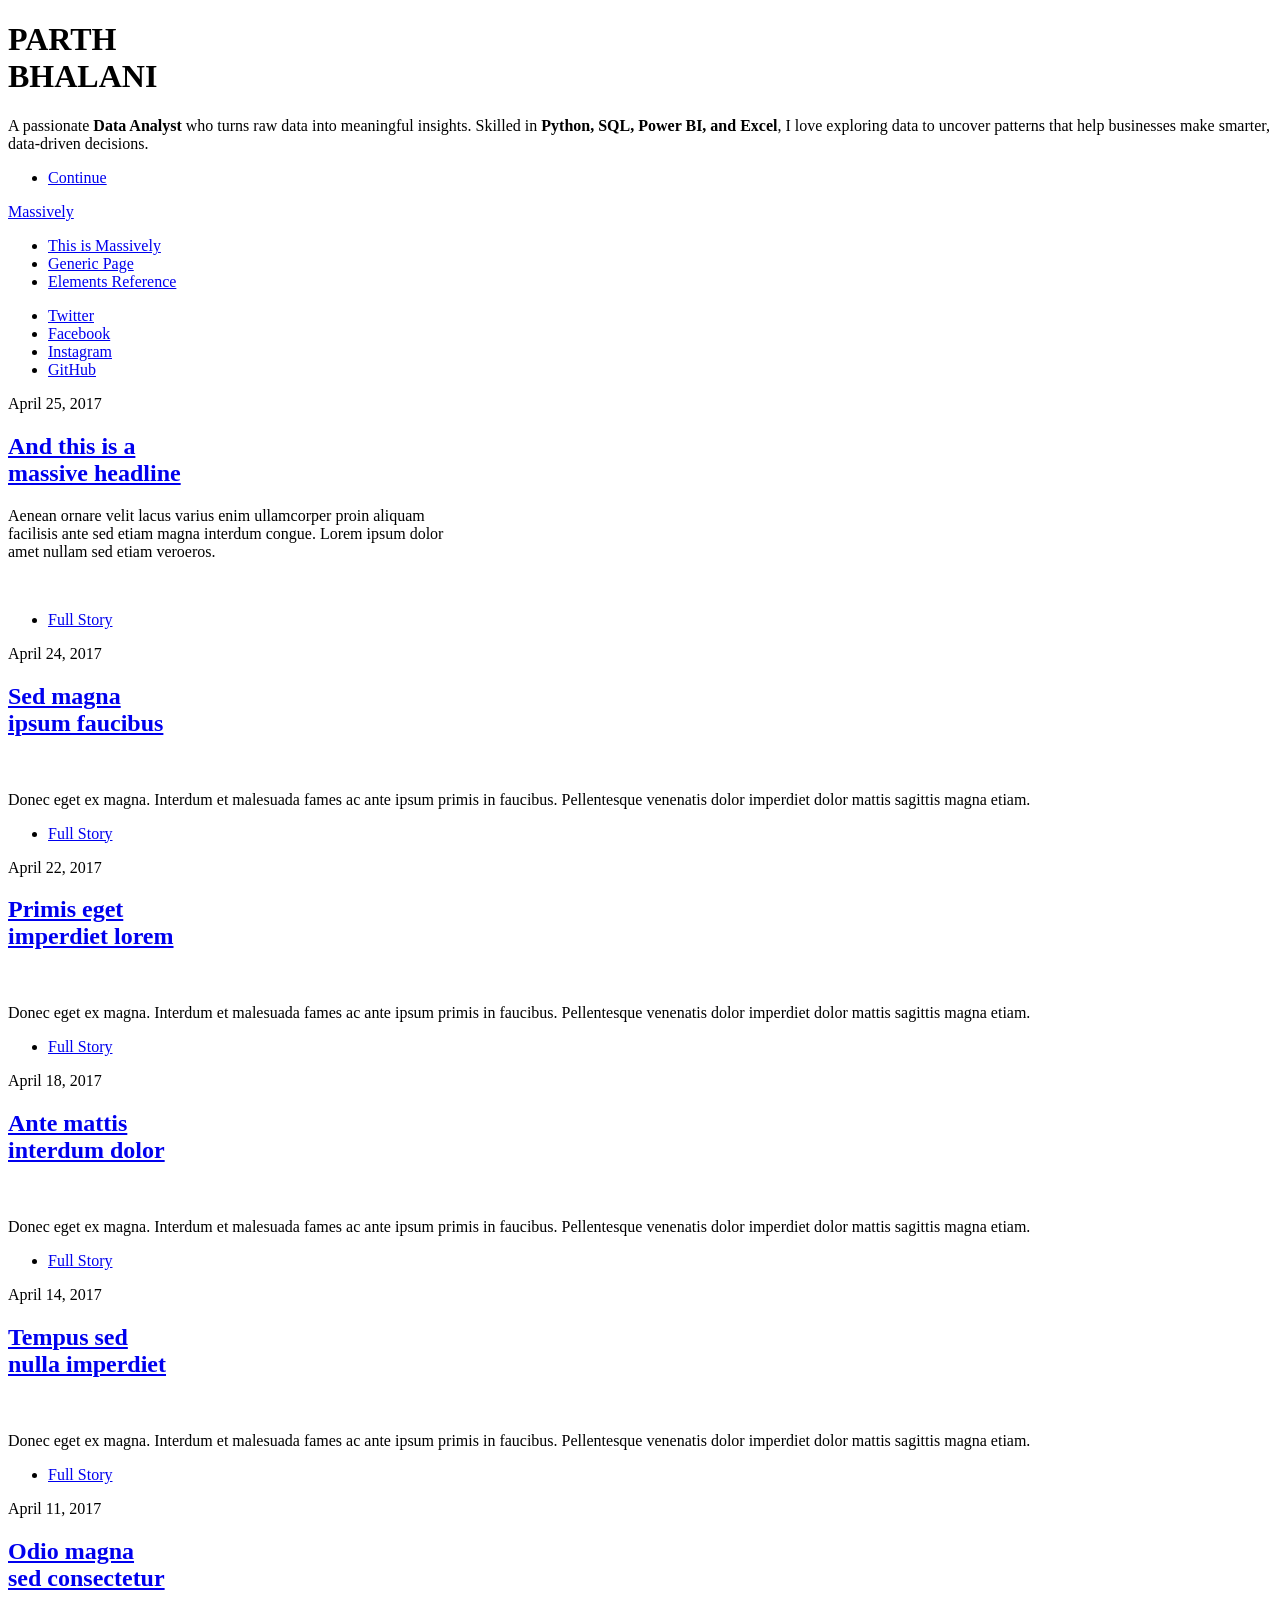
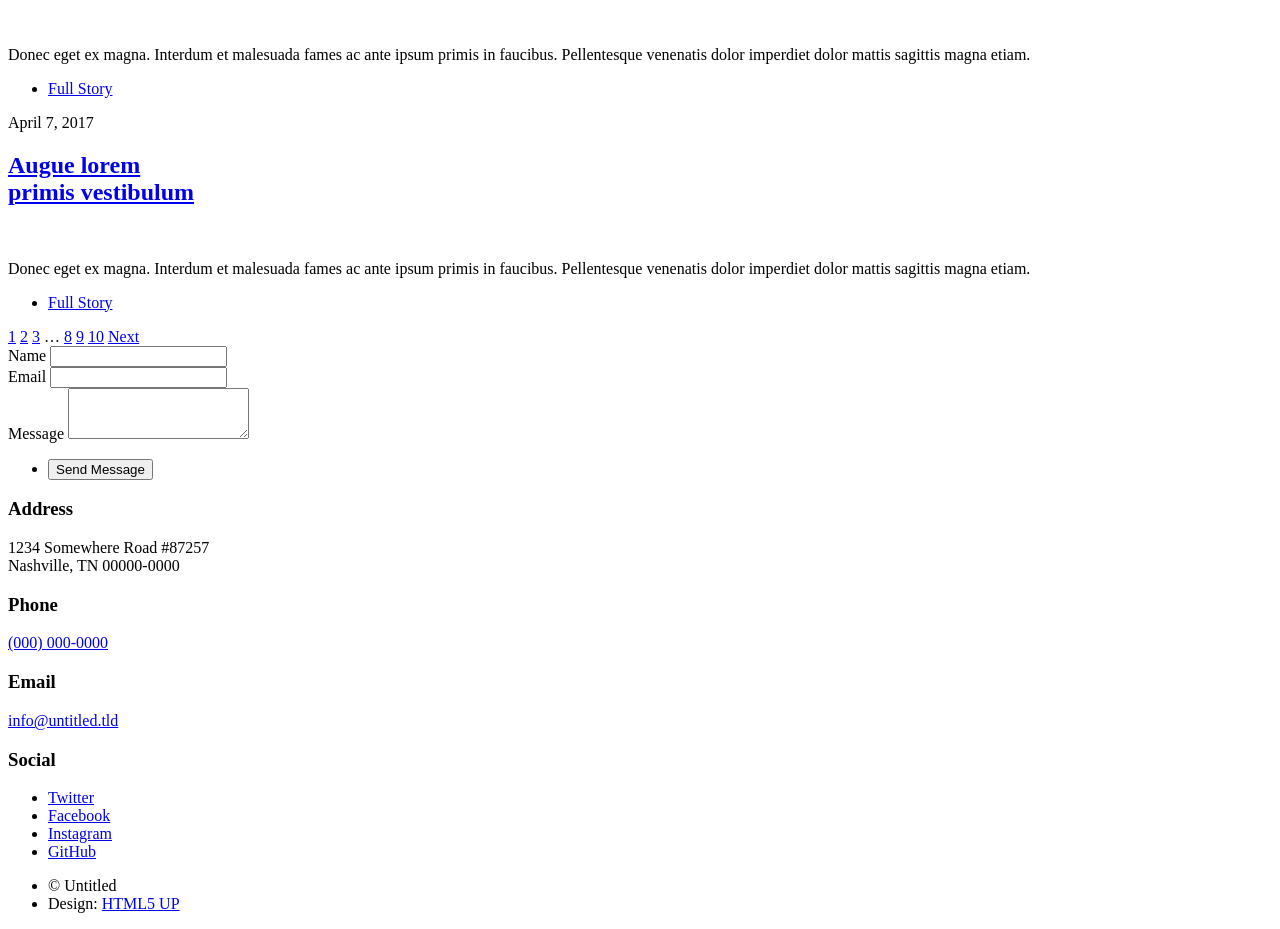
==== index.html @ db109e6f "Update index.html" ====
<!DOCTYPE HTML>
<!--
	Massively by HTML5 UP
	html5up.net | @ajlkn
	Free for personal and commercial use under the CCA 3.0 license (html5up.net/license)
-->
<html>
	<head>
		<title>Massively by HTML5 UP</title>
		<meta charset="utf-8" />
		<meta name="viewport" content="width=device-width, initial-scale=1, user-scalable=no" />
		<link rel="stylesheet" href="assets/css/main.css" />
		<noscript><link rel="stylesheet" href="assets/css/noscript.css" /></noscript>
	</head>
	<body class="is-preload">

		<!-- Wrapper -->
			<div id="wrapper" class="fade-in">

				<!-- Intro -->
					<div id="intro">
						<h1>PARTH<br />
						BHALANI</h1>
						<p>A passionate <strong>Data Analyst</strong> who turns raw data into meaningful insights. 
    Skilled in <strong>Python, SQL, Power BI, and Excel</strong>, I love exploring data to uncover 
    patterns that help businesses make smarter, data-driven decisions.</p>
						<ul class="actions">
							<li><a href="#header" class="button icon solid solo fa-arrow-down scrolly">Continue</a></li>
						</ul>
					</div>

				<!-- Header -->
					<header id="header">
						<a href="index.html" class="logo">Massively</a>
					</header>

				<!-- Nav -->
					<nav id="nav">
						<ul class="links">
							<li class="active"><a href="index.html">This is Massively</a></li>
							<li><a href="generic.html">Generic Page</a></li>
							<li><a href="elements.html">Elements Reference</a></li>
						</ul>
						<ul class="icons">
							<li><a href="#" class="icon brands fa-twitter"><span class="label">Twitter</span></a></li>
							<li><a href="#" class="icon brands fa-facebook-f"><span class="label">Facebook</span></a></li>
							<li><a href="#" class="icon brands fa-instagram"><span class="label">Instagram</span></a></li>
							<li><a href="#" class="icon brands fa-github"><span class="label">GitHub</span></a></li>
						</ul>
					</nav>

				<!-- Main -->
					<div id="main">

						<!-- Featured Post -->
							<article class="post featured">
								<header class="major">
									<span class="date">April 25, 2017</span>
									<h2><a href="#">And this is a<br />
									massive headline</a></h2>
									<p>Aenean ornare velit lacus varius enim ullamcorper proin aliquam<br />
									facilisis ante sed etiam magna interdum congue. Lorem ipsum dolor<br />
									amet nullam sed etiam veroeros.</p>
								</header>
								<a href="#" class="image main"><img src="images/pic01.jpg" alt="" /></a>
								<ul class="actions special">
									<li><a href="#" class="button large">Full Story</a></li>
								</ul>
							</article>

						<!-- Posts -->
							<section class="posts">
								<article>
									<header>
										<span class="date">April 24, 2017</span>
										<h2><a href="#">Sed magna<br />
										ipsum faucibus</a></h2>
									</header>
									<a href="#" class="image fit"><img src="images/pic02.jpg" alt="" /></a>
									<p>Donec eget ex magna. Interdum et malesuada fames ac ante ipsum primis in faucibus. Pellentesque venenatis dolor imperdiet dolor mattis sagittis magna etiam.</p>
									<ul class="actions special">
										<li><a href="#" class="button">Full Story</a></li>
									</ul>
								</article>
								<article>
									<header>
										<span class="date">April 22, 2017</span>
										<h2><a href="#">Primis eget<br />
										imperdiet lorem</a></h2>
									</header>
									<a href="#" class="image fit"><img src="images/pic03.jpg" alt="" /></a>
									<p>Donec eget ex magna. Interdum et malesuada fames ac ante ipsum primis in faucibus. Pellentesque venenatis dolor imperdiet dolor mattis sagittis magna etiam.</p>
									<ul class="actions special">
										<li><a href="#" class="button">Full Story</a></li>
									</ul>
								</article>
								<article>
									<header>
										<span class="date">April 18, 2017</span>
										<h2><a href="#">Ante mattis<br />
										interdum dolor</a></h2>
									</header>
									<a href="#" class="image fit"><img src="images/pic04.jpg" alt="" /></a>
									<p>Donec eget ex magna. Interdum et malesuada fames ac ante ipsum primis in faucibus. Pellentesque venenatis dolor imperdiet dolor mattis sagittis magna etiam.</p>
									<ul class="actions special">
										<li><a href="#" class="button">Full Story</a></li>
									</ul>
								</article>
								<article>
									<header>
										<span class="date">April 14, 2017</span>
										<h2><a href="#">Tempus sed<br />
										nulla imperdiet</a></h2>
									</header>
									<a href="#" class="image fit"><img src="images/pic05.jpg" alt="" /></a>
									<p>Donec eget ex magna. Interdum et malesuada fames ac ante ipsum primis in faucibus. Pellentesque venenatis dolor imperdiet dolor mattis sagittis magna etiam.</p>
									<ul class="actions special">
										<li><a href="#" class="button">Full Story</a></li>
									</ul>
								</article>
								<article>
									<header>
										<span class="date">April 11, 2017</span>
										<h2><a href="#">Odio magna<br />
										sed consectetur</a></h2>
									</header>
									<a href="#" class="image fit"><img src="images/pic06.jpg" alt="" /></a>
									<p>Donec eget ex magna. Interdum et malesuada fames ac ante ipsum primis in faucibus. Pellentesque venenatis dolor imperdiet dolor mattis sagittis magna etiam.</p>
									<ul class="actions special">
										<li><a href="#" class="button">Full Story</a></li>
									</ul>
								</article>
								<article>
									<header>
										<span class="date">April 7, 2017</span>
										<h2><a href="#">Augue lorem<br />
										primis vestibulum</a></h2>
									</header>
									<a href="#" class="image fit"><img src="images/pic07.jpg" alt="" /></a>
									<p>Donec eget ex magna. Interdum et malesuada fames ac ante ipsum primis in faucibus. Pellentesque venenatis dolor imperdiet dolor mattis sagittis magna etiam.</p>
									<ul class="actions special">
										<li><a href="#" class="button">Full Story</a></li>
									</ul>
								</article>
							</section>

						<!-- Footer -->
							<footer>
								<div class="pagination">
									<!--<a href="#" class="previous">Prev</a>-->
									<a href="#" class="page active">1</a>
									<a href="#" class="page">2</a>
									<a href="#" class="page">3</a>
									<span class="extra">&hellip;</span>
									<a href="#" class="page">8</a>
									<a href="#" class="page">9</a>
									<a href="#" class="page">10</a>
									<a href="#" class="next">Next</a>
								</div>
							</footer>

					</div>

				<!-- Footer -->
					<footer id="footer">
						<section>
							<form method="post" action="#">
								<div class="fields">
									<div class="field">
										<label for="name">Name</label>
										<input type="text" name="name" id="name" />
									</div>
									<div class="field">
										<label for="email">Email</label>
										<input type="text" name="email" id="email" />
									</div>
									<div class="field">
										<label for="message">Message</label>
										<textarea name="message" id="message" rows="3"></textarea>
									</div>
								</div>
								<ul class="actions">
									<li><input type="submit" value="Send Message" /></li>
								</ul>
							</form>
						</section>
						<section class="split contact">
							<section class="alt">
								<h3>Address</h3>
								<p>1234 Somewhere Road #87257<br />
								Nashville, TN 00000-0000</p>
							</section>
							<section>
								<h3>Phone</h3>
								<p><a href="#">(000) 000-0000</a></p>
							</section>
							<section>
								<h3>Email</h3>
								<p><a href="#">info@untitled.tld</a></p>
							</section>
							<section>
								<h3>Social</h3>
								<ul class="icons alt">
									<li><a href="#" class="icon brands alt fa-twitter"><span class="label">Twitter</span></a></li>
									<li><a href="#" class="icon brands alt fa-facebook-f"><span class="label">Facebook</span></a></li>
									<li><a href="#" class="icon brands alt fa-instagram"><span class="label">Instagram</span></a></li>
									<li><a href="#" class="icon brands alt fa-github"><span class="label">GitHub</span></a></li>
								</ul>
							</section>
						</section>
					</footer>

				<!-- Copyright -->
					<div id="copyright">
						<ul><li>&copy; Untitled</li><li>Design: <a href="https://html5up.net">HTML5 UP</a></li></ul>
					</div>

			</div>

		<!-- Scripts -->
			<script src="assets/js/jquery.min.js"></script>
			<script src="assets/js/jquery.scrollex.min.js"></script>
			<script src="assets/js/jquery.scrolly.min.js"></script>
			<script src="assets/js/browser.min.js"></script>
			<script src="assets/js/breakpoints.min.js"></script>
			<script src="assets/js/util.js"></script>
			<script src="assets/js/main.js"></script>

	</body>

</html>
---- assets/css/main.css ----
@import url(fontawesome-all.min.css);
@import url("https://fonts.googleapis.com/css?family=Merriweather:300,700,300italic,700italic|Source+Sans+Pro:900");

/*
	Massively by HTML5 UP
	html5up.net | @ajlkn
	Free for personal and commercial use under the CCA 3.0 license (html5up.net/license)
*/

html, body, div, span, applet, object,
iframe, h1, h2, h3, h4, h5, h6, p, blockquote,
pre, a, abbr, acronym, address, big, cite,
code, del, dfn, em, img, ins, kbd, q, s, samp,
small, strike, strong, sub, sup, tt, var, b,
u, i, center, dl, dt, dd, ol, ul, li, fieldset,
form, label, legend, table, caption, tbody,
tfoot, thead, tr, th, td, article, aside,
canvas, details, embed, figure, figcaption,
footer, header, hgroup, menu, nav, output, ruby,
section, summary, time, mark, audio, video {
	margin: 0;
	padding: 0;
	border: 0;
	font-size: 100%;
	font: inherit;
	vertical-align: baseline;}

article, aside, details, figcaption, figure,
footer, header, hgroup, menu, nav, section {
	display: block;}

body {
	line-height: 1;
}

ol, ul {
	list-style: none;
}

blockquote, q {
	quotes: none;
}

	blockquote:before, blockquote:after, q:before, q:after {
		content: '';
		content: none;
	}

table {
	border-collapse: collapse;
	border-spacing: 0;
}

body {
	-webkit-text-size-adjust: none;
}

mark {
	background-color: transparent;
	color: inherit;
}

input::-moz-focus-inner {
	border: 0;
	padding: 0;
}

input, select, textarea {
	-moz-appearance: none;
	-webkit-appearance: none;
	-ms-appearance: none;
	appearance: none;
}

/* Basic */

	@-ms-viewport {
		width: device-width;
	}

	body {
		-ms-overflow-style: scrollbar;
	}

	@media screen and (max-width: 480px) {

		html, body {
			min-width: 320px;
		}

	}

	html {
		box-sizing: border-box;
	}

	*, *:before, *:after {
		box-sizing: inherit;
	}

	body {
		background-color: #1e252d;
	}

		body.is-preload *, body.is-preload *:before, body.is-preload *:after {
			-moz-animation: none !important;
			-webkit-animation: none !important;
			-ms-animation: none !important;
			animation: none !important;
			-moz-transition: none !important;
			-webkit-transition: none !important;
			-ms-transition: none !important;
			transition: none !important;
		}

/* Type */

	html {
		font-size: 16pt;
	}

		@media screen and (max-width: 1680px) {

			html {
				font-size: 12pt;
			}

		}

		@media screen and (max-width: 1280px) {

			html {
				font-size: 11pt;
			}

		}

		@media screen and (max-width: 360px) {

			html {
				font-size: 10pt;
			}

		}

	body {
		color: #212931;
	}

	body, input, select, textarea {
		font-family: "Merriweather", Georgia, serif;
		font-weight: 300;
		font-size: 1rem;
		line-height: 2.375;
	}

	a {
		-moz-transition: color 0.2s ease-in-out, background-color 0.2s ease-in-out, border-color 0.2s ease-in-out, box-shadow 0.2s ease-in-out;
		-webkit-transition: color 0.2s ease-in-out, background-color 0.2s ease-in-out, border-color 0.2s ease-in-out, box-shadow 0.2s ease-in-out;
		-ms-transition: color 0.2s ease-in-out, background-color 0.2s ease-in-out, border-color 0.2s ease-in-out, box-shadow 0.2s ease-in-out;
		transition: color 0.2s ease-in-out, background-color 0.2s ease-in-out, border-color 0.2s ease-in-out, box-shadow 0.2s ease-in-out;
		border-bottom: dotted 1px;
		text-decoration: none;
	}

		a:hover {
			border-bottom-color: transparent;
		}

	strong, b {
		font-weight: 600;
	}

	em, i {
		font-style: italic;
	}

	p {
		text-align: justify;
		margin: 0 0 2rem 0;
	}

	h1, h2, h3, h4, h5, h6 {
		font-family: "Source Sans Pro", Helvetica, sans-serif;
		font-weight: 900;
		line-height: 1.5;
		letter-spacing: 0.075em;
		text-transform: uppercase;
		margin: 0 0 1rem 0;
	}

		h1 a, h2 a, h3 a, h4 a, h5 a, h6 a {
			border-bottom: 0;
			color: inherit;
			text-decoration: none;
		}

	h1 {
		font-size: 4rem;
		line-height: 1.1;
		margin: 0 0 2rem 0;
	}

	h2 {
		font-size: 1.75rem;
		line-height: 1.3;
		margin: 0 0 1.5rem 0;
	}

	h3 {
		font-size: 1.25rem;
		margin: 0 0 1.5rem 0;
	}

	h4 {
		font-size: 1rem;
	}

	h5 {
		font-size: 0.9rem;
	}

	h6 {
		font-size: 0.8rem;
	}

	sub {
		font-size: 0.8rem;
		position: relative;
		top: 0.5rem;
	}

	sup {
		font-size: 0.8rem;
		position: relative;
		top: -0.5rem;
	}

	blockquote {
		border-left: solid 4px;
		font-style: italic;
		margin: 0 0 2rem 0;
		padding: 0.5rem 0 0.5rem 2rem;
	}

	code {
		border: solid 2px;
		font-family: "Courier New", monospace;
		font-size: 0.9rem;
		margin: 0 0.25rem;
		padding: 0.25rem 0.65rem;
	}

	pre {
		-webkit-overflow-scrolling: touch;
		font-family: "Courier New", monospace;
		font-size: 0.9rem;
		margin: 0 0 2rem 0;
	}

		pre code {
			display: block;
			line-height: 1.75;
			padding: 1rem 1.5rem;
			overflow-x: auto;
		}

	hr {
		border: 0;
		border-bottom: solid 2px;
		margin: 3rem 0;
	}

		hr.major {
			margin: 5rem 0;
		}

	.align-left {
		text-align: left;
	}

	.align-center {
		text-align: center;
	}

	.align-right {
		text-align: right;
	}

	input, select, textarea {
		color: #212931;
	}

	a {
		color: #212931;
		border-bottom-color: rgba(33, 41, 49, 0.5);
	}

		a:hover {
			border-bottom-color: transparent;
			color: #18bfef !important;
		}

	strong, b {
		color: #212931;
	}

	h1, h2, h3, h4, h5, h6 {
		color: #212931;
	}

	blockquote {
		border-left-color: #eeeeee;
	}

	code {
		background: rgba(220, 220, 220, 0.25);
		border-color: #eeeeee;
	}

	hr {
		border-bottom-color: #eeeeee;
	}

/* Row */

	.row {
		display: flex;
		flex-wrap: wrap;
		box-sizing: border-box;
		align-items: stretch;
	}

		.row > * {
			box-sizing: border-box;
		}

		.row.gtr-uniform > * > :last-child {
			margin-bottom: 0;
		}

		.row.aln-left {
			justify-content: flex-start;
		}

		.row.aln-center {
			justify-content: center;
		}

		.row.aln-right {
			justify-content: flex-end;
		}

		.row.aln-top {
			align-items: flex-start;
		}

		.row.aln-middle {
			align-items: center;
		}

		.row.aln-bottom {
			align-items: flex-end;
		}

		.row > .imp {
			order: -1;
		}

		.row > .col-1 {
			width: 8.33333%;
		}

		.row > .off-1 {
			margin-left: 8.33333%;
		}

		.row > .col-2 {
			width: 16.66667%;
		}

		.row > .off-2 {
			margin-left: 16.66667%;
		}

		.row > .col-3 {
			width: 25%;
		}

		.row > .off-3 {
			margin-left: 25%;
		}

		.row > .col-4 {
			width: 33.33333%;
		}

		.row > .off-4 {
			margin-left: 33.33333%;
		}

		.row > .col-5 {
			width: 41.66667%;
		}

		.row > .off-5 {
			margin-left: 41.66667%;
		}

		.row > .col-6 {
			width: 50%;
		}

		.row > .off-6 {
			margin-left: 50%;
		}

		.row > .col-7 {
			width: 58.33333%;
		}

		.row > .off-7 {
			margin-left: 58.33333%;
		}

		.row > .col-8 {
			width: 66.66667%;
		}

		.row > .off-8 {
			margin-left: 66.66667%;
		}

		.row > .col-9 {
			width: 75%;
		}

		.row > .off-9 {
			margin-left: 75%;
		}

		.row > .col-10 {
			width: 83.33333%;
		}

		.row > .off-10 {
			margin-left: 83.33333%;
		}

		.row > .col-11 {
			width: 91.66667%;
		}

		.row > .off-11 {
			margin-left: 91.66667%;
		}

		.row > .col-12 {
			width: 100%;
		}

		.row > .off-12 {
			margin-left: 100%;
		}

		.row.gtr-0 {
			margin-top: 0;
			margin-left: 0rem;
		}

			.row.gtr-0 > * {
				padding: 0 0 0 0rem;
			}

			.row.gtr-0.gtr-uniform {
				margin-top: 0rem;
			}

				.row.gtr-0.gtr-uniform > * {
					padding-top: 0rem;
				}

		.row.gtr-25 {
			margin-top: 0;
			margin-left: -0.375rem;
		}

			.row.gtr-25 > * {
				padding: 0 0 0 0.375rem;
			}

			.row.gtr-25.gtr-uniform {
				margin-top: -0.375rem;
			}

				.row.gtr-25.gtr-uniform > * {
					padding-top: 0.375rem;
				}

		.row.gtr-50 {
			margin-top: 0;
			margin-left: -0.75rem;
		}

			.row.gtr-50 > * {
				padding: 0 0 0 0.75rem;
			}

			.row.gtr-50.gtr-uniform {
				margin-top: -0.75rem;
			}

				.row.gtr-50.gtr-uniform > * {
					padding-top: 0.75rem;
				}

		.row {
			margin-top: 0;
			margin-left: -1.5rem;
		}

			.row > * {
				padding: 0 0 0 1.5rem;
			}

			.row.gtr-uniform {
				margin-top: -1.5rem;
			}

				.row.gtr-uniform > * {
					padding-top: 1.5rem;
				}

		.row.gtr-150 {
			margin-top: 0;
			margin-left: -2.25rem;
		}

			.row.gtr-150 > * {
				padding: 0 0 0 2.25rem;
			}

			.row.gtr-150.gtr-uniform {
				margin-top: -2.25rem;
			}

				.row.gtr-150.gtr-uniform > * {
					padding-top: 2.25rem;
				}

		.row.gtr-200 {
			margin-top: 0;
			margin-left: -3rem;
		}

			.row.gtr-200 > * {
				padding: 0 0 0 3rem;
			}

			.row.gtr-200.gtr-uniform {
				margin-top: -3rem;
			}

				.row.gtr-200.gtr-uniform > * {
					padding-top: 3rem;
				}

		@media screen and (max-width: 1680px) {

			.row {
				display: flex;
				flex-wrap: wrap;
				box-sizing: border-box;
				align-items: stretch;
			}

				.row > * {
					box-sizing: border-box;
				}

				.row.gtr-uniform > * > :last-child {
					margin-bottom: 0;
				}

				.row.aln-left {
					justify-content: flex-start;
				}

				.row.aln-center {
					justify-content: center;
				}

				.row.aln-right {
					justify-content: flex-end;
				}

				.row.aln-top {
					align-items: flex-start;
				}

				.row.aln-middle {
					align-items: center;
				}

				.row.aln-bottom {
					align-items: flex-end;
				}

				.row > .imp-xlarge {
					order: -1;
				}

				.row > .col-1-xlarge {
					width: 8.33333%;
				}

				.row > .off-1-xlarge {
					margin-left: 8.33333%;
				}

				.row > .col-2-xlarge {
					width: 16.66667%;
				}

				.row > .off-2-xlarge {
					margin-left: 16.66667%;
				}

				.row > .col-3-xlarge {
					width: 25%;
				}

				.row > .off-3-xlarge {
					margin-left: 25%;
				}

				.row > .col-4-xlarge {
					width: 33.33333%;
				}

				.row > .off-4-xlarge {
					margin-left: 33.33333%;
				}

				.row > .col-5-xlarge {
					width: 41.66667%;
				}

				.row > .off-5-xlarge {
					margin-left: 41.66667%;
				}

				.row > .col-6-xlarge {
					width: 50%;
				}

				.row > .off-6-xlarge {
					margin-left: 50%;
				}

				.row > .col-7-xlarge {
					width: 58.33333%;
				}

				.row > .off-7-xlarge {
					margin-left: 58.33333%;
				}

				.row > .col-8-xlarge {
					width: 66.66667%;
				}

				.row > .off-8-xlarge {
					margin-left: 66.66667%;
				}

				.row > .col-9-xlarge {
					width: 75%;
				}

				.row > .off-9-xlarge {
					margin-left: 75%;
				}

				.row > .col-10-xlarge {
					width: 83.33333%;
				}

				.row > .off-10-xlarge {
					margin-left: 83.33333%;
				}

				.row > .col-11-xlarge {
					width: 91.66667%;
				}

				.row > .off-11-xlarge {
					margin-left: 91.66667%;
				}

				.row > .col-12-xlarge {
					width: 100%;
				}

				.row > .off-12-xlarge {
					margin-left: 100%;
				}

				.row.gtr-0 {
					margin-top: 0;
					margin-left: 0rem;
				}

					.row.gtr-0 > * {
						padding: 0 0 0 0rem;
					}

					.row.gtr-0.gtr-uniform {
						margin-top: 0rem;
					}

						.row.gtr-0.gtr-uniform > * {
							padding-top: 0rem;
						}

				.row.gtr-25 {
					margin-top: 0;
					margin-left: -0.375rem;
				}

					.row.gtr-25 > * {
						padding: 0 0 0 0.375rem;
					}

					.row.gtr-25.gtr-uniform {
						margin-top: -0.375rem;
					}

						.row.gtr-25.gtr-uniform > * {
							padding-top: 0.375rem;
						}

				.row.gtr-50 {
					margin-top: 0;
					margin-left: -0.75rem;
				}

					.row.gtr-50 > * {
						padding: 0 0 0 0.75rem;
					}

					.row.gtr-50.gtr-uniform {
						margin-top: -0.75rem;
					}

						.row.gtr-50.gtr-uniform > * {
							padding-top: 0.75rem;
						}

				.row {
					margin-top: 0;
					margin-left: -1.5rem;
				}

					.row > * {
						padding: 0 0 0 1.5rem;
					}

					.row.gtr-uniform {
						margin-top: -1.5rem;
					}

						.row.gtr-uniform > * {
							padding-top: 1.5rem;
						}

				.row.gtr-150 {
					margin-top: 0;
					margin-left: -2.25rem;
				}

					.row.gtr-150 > * {
						padding: 0 0 0 2.25rem;
					}

					.row.gtr-150.gtr-uniform {
						margin-top: -2.25rem;
					}

						.row.gtr-150.gtr-uniform > * {
							padding-top: 2.25rem;
						}

				.row.gtr-200 {
					margin-top: 0;
					margin-left: -3rem;
				}

					.row.gtr-200 > * {
						padding: 0 0 0 3rem;
					}

					.row.gtr-200.gtr-uniform {
						margin-top: -3rem;
					}

						.row.gtr-200.gtr-uniform > * {
							padding-top: 3rem;
						}

		}

		@media screen and (max-width: 1280px) {

			.row {
				display: flex;
				flex-wrap: wrap;
				box-sizing: border-box;
				align-items: stretch;
			}

				.row > * {
					box-sizing: border-box;
				}

				.row.gtr-uniform > * > :last-child {
					margin-bottom: 0;
				}

				.row.aln-left {
					justify-content: flex-start;
				}

				.row.aln-center {
					justify-content: center;
				}

				.row.aln-right {
					justify-content: flex-end;
				}

				.row.aln-top {
					align-items: flex-start;
				}

				.row.aln-middle {
					align-items: center;
				}

				.row.aln-bottom {
					align-items: flex-end;
				}

				.row > .imp-large {
					order: -1;
				}

				.row > .col-1-large {
					width: 8.33333%;
				}

				.row > .off-1-large {
					margin-left: 8.33333%;
				}

				.row > .col-2-large {
					width: 16.66667%;
				}

				.row > .off-2-large {
					margin-left: 16.66667%;
				}

				.row > .col-3-large {
					width: 25%;
				}

				.row > .off-3-large {
					margin-left: 25%;
				}

				.row > .col-4-large {
					width: 33.33333%;
				}

				.row > .off-4-large {
					margin-left: 33.33333%;
				}

				.row > .col-5-large {
					width: 41.66667%;
				}

				.row > .off-5-large {
					margin-left: 41.66667%;
				}

				.row > .col-6-large {
					width: 50%;
				}

				.row > .off-6-large {
					margin-left: 50%;
				}

				.row > .col-7-large {
					width: 58.33333%;
				}

				.row > .off-7-large {
					margin-left: 58.33333%;
				}

				.row > .col-8-large {
					width: 66.66667%;
				}

				.row > .off-8-large {
					margin-left: 66.66667%;
				}

				.row > .col-9-large {
					width: 75%;
				}

				.row > .off-9-large {
					margin-left: 75%;
				}

				.row > .col-10-large {
					width: 83.33333%;
				}

				.row > .off-10-large {
					margin-left: 83.33333%;
				}

				.row > .col-11-large {
					width: 91.66667%;
				}

				.row > .off-11-large {
					margin-left: 91.66667%;
				}

				.row > .col-12-large {
					width: 100%;
				}

				.row > .off-12-large {
					margin-left: 100%;
				}

				.row.gtr-0 {
					margin-top: 0;
					margin-left: 0rem;
				}

					.row.gtr-0 > * {
						padding: 0 0 0 0rem;
					}

					.row.gtr-0.gtr-uniform {
						margin-top: 0rem;
					}

						.row.gtr-0.gtr-uniform > * {
							padding-top: 0rem;
						}

				.row.gtr-25 {
					margin-top: 0;
					margin-left: -0.375rem;
				}

					.row.gtr-25 > * {
						padding: 0 0 0 0.375rem;
					}

					.row.gtr-25.gtr-uniform {
						margin-top: -0.375rem;
					}

						.row.gtr-25.gtr-uniform > * {
							padding-top: 0.375rem;
						}

				.row.gtr-50 {
					margin-top: 0;
					margin-left: -0.75rem;
				}

					.row.gtr-50 > * {
						padding: 0 0 0 0.75rem;
					}

					.row.gtr-50.gtr-uniform {
						margin-top: -0.75rem;
					}

						.row.gtr-50.gtr-uniform > * {
							padding-top: 0.75rem;
						}

				.row {
					margin-top: 0;
					margin-left: -1.5rem;
				}

					.row > * {
						padding: 0 0 0 1.5rem;
					}

					.row.gtr-uniform {
						margin-top: -1.5rem;
					}

						.row.gtr-uniform > * {
							padding-top: 1.5rem;
						}

				.row.gtr-150 {
					margin-top: 0;
					margin-left: -2.25rem;
				}

					.row.gtr-150 > * {
						padding: 0 0 0 2.25rem;
					}

					.row.gtr-150.gtr-uniform {
						margin-top: -2.25rem;
					}

						.row.gtr-150.gtr-uniform > * {
							padding-top: 2.25rem;
						}

				.row.gtr-200 {
					margin-top: 0;
					margin-left: -3rem;
				}

					.row.gtr-200 > * {
						padding: 0 0 0 3rem;
					}

					.row.gtr-200.gtr-uniform {
						margin-top: -3rem;
					}

						.row.gtr-200.gtr-uniform > * {
							padding-top: 3rem;
						}

		}

		@media screen and (max-width: 980px) {

			.row {
				display: flex;
				flex-wrap: wrap;
				box-sizing: border-box;
				align-items: stretch;
			}

				.row > * {
					box-sizing: border-box;
				}

				.row.gtr-uniform > * > :last-child {
					margin-bottom: 0;
				}

				.row.aln-left {
					justify-content: flex-start;
				}

				.row.aln-center {
					justify-content: center;
				}

				.row.aln-right {
					justify-content: flex-end;
				}

				.row.aln-top {
					align-items: flex-start;
				}

				.row.aln-middle {
					align-items: center;
				}

				.row.aln-bottom {
					align-items: flex-end;
				}

				.row > .imp-medium {
					order: -1;
				}

				.row > .col-1-medium {
					width: 8.33333%;
				}

				.row > .off-1-medium {
					margin-left: 8.33333%;
				}

				.row > .col-2-medium {
					width: 16.66667%;
				}

				.row > .off-2-medium {
					margin-left: 16.66667%;
				}

				.row > .col-3-medium {
					width: 25%;
				}

				.row > .off-3-medium {
					margin-left: 25%;
				}

				.row > .col-4-medium {
					width: 33.33333%;
				}

				.row > .off-4-medium {
					margin-left: 33.33333%;
				}

				.row > .col-5-medium {
					width: 41.66667%;
				}

				.row > .off-5-medium {
					margin-left: 41.66667%;
				}

				.row > .col-6-medium {
					width: 50%;
				}

				.row > .off-6-medium {
					margin-left: 50%;
				}

				.row > .col-7-medium {
					width: 58.33333%;
				}

				.row > .off-7-medium {
					margin-left: 58.33333%;
				}

				.row > .col-8-medium {
					width: 66.66667%;
				}

				.row > .off-8-medium {
					margin-left: 66.66667%;
				}

				.row > .col-9-medium {
					width: 75%;
				}

				.row > .off-9-medium {
					margin-left: 75%;
				}

				.row > .col-10-medium {
					width: 83.33333%;
				}

				.row > .off-10-medium {
					margin-left: 83.33333%;
				}

				.row > .col-11-medium {
					width: 91.66667%;
				}

				.row > .off-11-medium {
					margin-left: 91.66667%;
				}

				.row > .col-12-medium {
					width: 100%;
				}

				.row > .off-12-medium {
					margin-left: 100%;
				}

				.row.gtr-0 {
					margin-top: 0;
					margin-left: 0rem;
				}

					.row.gtr-0 > * {
						padding: 0 0 0 0rem;
					}

					.row.gtr-0.gtr-uniform {
						margin-top: 0rem;
					}

						.row.gtr-0.gtr-uniform > * {
							padding-top: 0rem;
						}

				.row.gtr-25 {
					margin-top: 0;
					margin-left: -0.375rem;
				}

					.row.gtr-25 > * {
						padding: 0 0 0 0.375rem;
					}

					.row.gtr-25.gtr-uniform {
						margin-top: -0.375rem;
					}

						.row.gtr-25.gtr-uniform > * {
							padding-top: 0.375rem;
						}

				.row.gtr-50 {
					margin-top: 0;
					margin-left: -0.75rem;
				}

					.row.gtr-50 > * {
						padding: 0 0 0 0.75rem;
					}

					.row.gtr-50.gtr-uniform {
						margin-top: -0.75rem;
					}

						.row.gtr-50.gtr-uniform > * {
							padding-top: 0.75rem;
						}

				.row {
					margin-top: 0;
					margin-left: -1.5rem;
				}

					.row > * {
						padding: 0 0 0 1.5rem;
					}

					.row.gtr-uniform {
						margin-top: -1.5rem;
					}

						.row.gtr-uniform > * {
							padding-top: 1.5rem;
						}

				.row.gtr-150 {
					margin-top: 0;
					margin-left: -2.25rem;
				}

					.row.gtr-150 > * {
						padding: 0 0 0 2.25rem;
					}

					.row.gtr-150.gtr-uniform {
						margin-top: -2.25rem;
					}

						.row.gtr-150.gtr-uniform > * {
							padding-top: 2.25rem;
						}

				.row.gtr-200 {
					margin-top: 0;
					margin-left: -3rem;
				}

					.row.gtr-200 > * {
						padding: 0 0 0 3rem;
					}

					.row.gtr-200.gtr-uniform {
						margin-top: -3rem;
					}

						.row.gtr-200.gtr-uniform > * {
							padding-top: 3rem;
						}

		}

		@media screen and (max-width: 736px) {

			.row {
				display: flex;
				flex-wrap: wrap;
				box-sizing: border-box;
				align-items: stretch;
			}

				.row > * {
					box-sizing: border-box;
				}

				.row.gtr-uniform > * > :last-child {
					margin-bottom: 0;
				}

				.row.aln-left {
					justify-content: flex-start;
				}

				.row.aln-center {
					justify-content: center;
				}

				.row.aln-right {
					justify-content: flex-end;
				}

				.row.aln-top {
					align-items: flex-start;
				}

				.row.aln-middle {
					align-items: center;
				}

				.row.aln-bottom {
					align-items: flex-end;
				}

				.row > .imp-small {
					order: -1;
				}

				.row > .col-1-small {
					width: 8.33333%;
				}

				.row > .off-1-small {
					margin-left: 8.33333%;
				}

				.row > .col-2-small {
					width: 16.66667%;
				}

				.row > .off-2-small {
					margin-left: 16.66667%;
				}

				.row > .col-3-small {
					width: 25%;
				}

				.row > .off-3-small {
					margin-left: 25%;
				}

				.row > .col-4-small {
					width: 33.33333%;
				}

				.row > .off-4-small {
					margin-left: 33.33333%;
				}

				.row > .col-5-small {
					width: 41.66667%;
				}

				.row > .off-5-small {
					margin-left: 41.66667%;
				}

				.row > .col-6-small {
					width: 50%;
				}

				.row > .off-6-small {
					margin-left: 50%;
				}

				.row > .col-7-small {
					width: 58.33333%;
				}

				.row > .off-7-small {
					margin-left: 58.33333%;
				}

				.row > .col-8-small {
					width: 66.66667%;
				}

				.row > .off-8-small {
					margin-left: 66.66667%;
				}

				.row > .col-9-small {
					width: 75%;
				}

				.row > .off-9-small {
					margin-left: 75%;
				}

				.row > .col-10-small {
					width: 83.33333%;
				}

				.row > .off-10-small {
					margin-left: 83.33333%;
				}

				.row > .col-11-small {
					width: 91.66667%;
				}

				.row > .off-11-small {
					margin-left: 91.66667%;
				}

				.row > .col-12-small {
					width: 100%;
				}

				.row > .off-12-small {
					margin-left: 100%;
				}

				.row.gtr-0 {
					margin-top: 0;
					margin-left: 0rem;
				}

					.row.gtr-0 > * {
						padding: 0 0 0 0rem;
					}

					.row.gtr-0.gtr-uniform {
						margin-top: 0rem;
					}

						.row.gtr-0.gtr-uniform > * {
							padding-top: 0rem;
						}

				.row.gtr-25 {
					margin-top: 0;
					margin-left: -0.375rem;
				}

					.row.gtr-25 > * {
						padding: 0 0 0 0.375rem;
					}

					.row.gtr-25.gtr-uniform {
						margin-top: -0.375rem;
					}

						.row.gtr-25.gtr-uniform > * {
							padding-top: 0.375rem;
						}

				.row.gtr-50 {
					margin-top: 0;
					margin-left: -0.75rem;
				}

					.row.gtr-50 > * {
						padding: 0 0 0 0.75rem;
					}

					.row.gtr-50.gtr-uniform {
						margin-top: -0.75rem;
					}

						.row.gtr-50.gtr-uniform > * {
							padding-top: 0.75rem;
						}

				.row {
					margin-top: 0;
					margin-left: -1.5rem;
				}

					.row > * {
						padding: 0 0 0 1.5rem;
					}

					.row.gtr-uniform {
						margin-top: -1.5rem;
					}

						.row.gtr-uniform > * {
							padding-top: 1.5rem;
						}

				.row.gtr-150 {
					margin-top: 0;
					margin-left: -2.25rem;
				}

					.row.gtr-150 > * {
						padding: 0 0 0 2.25rem;
					}

					.row.gtr-150.gtr-uniform {
						margin-top: -2.25rem;
					}

						.row.gtr-150.gtr-uniform > * {
							padding-top: 2.25rem;
						}

				.row.gtr-200 {
					margin-top: 0;
					margin-left: -3rem;
				}

					.row.gtr-200 > * {
						padding: 0 0 0 3rem;
					}

					.row.gtr-200.gtr-uniform {
						margin-top: -3rem;
					}

						.row.gtr-200.gtr-uniform > * {
							padding-top: 3rem;
						}

		}

		@media screen and (max-width: 480px) {

			.row {
				display: flex;
				flex-wrap: wrap;
				box-sizing: border-box;
				align-items: stretch;
			}

				.row > * {
					box-sizing: border-box;
				}

				.row.gtr-uniform > * > :last-child {
					margin-bottom: 0;
				}

				.row.aln-left {
					justify-content: flex-start;
				}

				.row.aln-center {
					justify-content: center;
				}

				.row.aln-right {
					justify-content: flex-end;
				}

				.row.aln-top {
					align-items: flex-start;
				}

				.row.aln-middle {
					align-items: center;
				}

				.row.aln-bottom {
					align-items: flex-end;
				}

				.row > .imp-xsmall {
					order: -1;
				}

				.row > .col-1-xsmall {
					width: 8.33333%;
				}

				.row > .off-1-xsmall {
					margin-left: 8.33333%;
				}

				.row > .col-2-xsmall {
					width: 16.66667%;
				}

				.row > .off-2-xsmall {
					margin-left: 16.66667%;
				}

				.row > .col-3-xsmall {
					width: 25%;
				}

				.row > .off-3-xsmall {
					margin-left: 25%;
				}

				.row > .col-4-xsmall {
					width: 33.33333%;
				}

				.row > .off-4-xsmall {
					margin-left: 33.33333%;
				}

				.row > .col-5-xsmall {
					width: 41.66667%;
				}

				.row > .off-5-xsmall {
					margin-left: 41.66667%;
				}

				.row > .col-6-xsmall {
					width: 50%;
				}

				.row > .off-6-xsmall {
					margin-left: 50%;
				}

				.row > .col-7-xsmall {
					width: 58.33333%;
				}

				.row > .off-7-xsmall {
					margin-left: 58.33333%;
				}

				.row > .col-8-xsmall {
					width: 66.66667%;
				}

				.row > .off-8-xsmall {
					margin-left: 66.66667%;
				}

				.row > .col-9-xsmall {
					width: 75%;
				}

				.row > .off-9-xsmall {
					margin-left: 75%;
				}

				.row > .col-10-xsmall {
					width: 83.33333%;
				}

				.row > .off-10-xsmall {
					margin-left: 83.33333%;
				}

				.row > .col-11-xsmall {
					width: 91.66667%;
				}

				.row > .off-11-xsmall {
					margin-left: 91.66667%;
				}

				.row > .col-12-xsmall {
					width: 100%;
				}

				.row > .off-12-xsmall {
					margin-left: 100%;
				}

				.row.gtr-0 {
					margin-top: 0;
					margin-left: 0rem;
				}

					.row.gtr-0 > * {
						padding: 0 0 0 0rem;
					}

					.row.gtr-0.gtr-uniform {
						margin-top: 0rem;
					}

						.row.gtr-0.gtr-uniform > * {
							padding-top: 0rem;
						}

				.row.gtr-25 {
					margin-top: 0;
					margin-left: -0.375rem;
				}

					.row.gtr-25 > * {
						padding: 0 0 0 0.375rem;
					}

					.row.gtr-25.gtr-uniform {
						margin-top: -0.375rem;
					}

						.row.gtr-25.gtr-uniform > * {
							padding-top: 0.375rem;
						}

				.row.gtr-50 {
					margin-top: 0;
					margin-left: -0.75rem;
				}

					.row.gtr-50 > * {
						padding: 0 0 0 0.75rem;
					}

					.row.gtr-50.gtr-uniform {
						margin-top: -0.75rem;
					}

						.row.gtr-50.gtr-uniform > * {
							padding-top: 0.75rem;
						}

				.row {
					margin-top: 0;
					margin-left: -1.5rem;
				}

					.row > * {
						padding: 0 0 0 1.5rem;
					}

					.row.gtr-uniform {
						margin-top: -1.5rem;
					}

						.row.gtr-uniform > * {
							padding-top: 1.5rem;
						}

				.row.gtr-150 {
					margin-top: 0;
					margin-left: -2.25rem;
				}

					.row.gtr-150 > * {
						padding: 0 0 0 2.25rem;
					}

					.row.gtr-150.gtr-uniform {
						margin-top: -2.25rem;
					}

						.row.gtr-150.gtr-uniform > * {
							padding-top: 2.25rem;
						}

				.row.gtr-200 {
					margin-top: 0;
					margin-left: -3rem;
				}

					.row.gtr-200 > * {
						padding: 0 0 0 3rem;
					}

					.row.gtr-200.gtr-uniform {
						margin-top: -3rem;
					}

						.row.gtr-200.gtr-uniform > * {
							padding-top: 3rem;
						}

		}

		@media screen and (max-width: 360px) {

			.row {
				display: flex;
				flex-wrap: wrap;
				box-sizing: border-box;
				align-items: stretch;
			}

				.row > * {
					box-sizing: border-box;
				}

				.row.gtr-uniform > * > :last-child {
					margin-bottom: 0;
				}

				.row.aln-left {
					justify-content: flex-start;
				}

				.row.aln-center {
					justify-content: center;
				}

				.row.aln-right {
					justify-content: flex-end;
				}

				.row.aln-top {
					align-items: flex-start;
				}

				.row.aln-middle {
					align-items: center;
				}

				.row.aln-bottom {
					align-items: flex-end;
				}

				.row > .imp-xxsmall {
					order: -1;
				}

				.row > .col-1-xxsmall {
					width: 8.33333%;
				}

				.row > .off-1-xxsmall {
					margin-left: 8.33333%;
				}

				.row > .col-2-xxsmall {
					width: 16.66667%;
				}

				.row > .off-2-xxsmall {
					margin-left: 16.66667%;
				}

				.row > .col-3-xxsmall {
					width: 25%;
				}

				.row > .off-3-xxsmall {
					margin-left: 25%;
				}

				.row > .col-4-xxsmall {
					width: 33.33333%;
				}

				.row > .off-4-xxsmall {
					margin-left: 33.33333%;
				}

				.row > .col-5-xxsmall {
					width: 41.66667%;
				}

				.row > .off-5-xxsmall {
					margin-left: 41.66667%;
				}

				.row > .col-6-xxsmall {
					width: 50%;
				}

				.row > .off-6-xxsmall {
					margin-left: 50%;
				}

				.row > .col-7-xxsmall {
					width: 58.33333%;
				}

				.row > .off-7-xxsmall {
					margin-left: 58.33333%;
				}

				.row > .col-8-xxsmall {
					width: 66.66667%;
				}

				.row > .off-8-xxsmall {
					margin-left: 66.66667%;
				}

				.row > .col-9-xxsmall {
					width: 75%;
				}

				.row > .off-9-xxsmall {
					margin-left: 75%;
				}

				.row > .col-10-xxsmall {
					width: 83.33333%;
				}

				.row > .off-10-xxsmall {
					margin-left: 83.33333%;
				}

				.row > .col-11-xxsmall {
					width: 91.66667%;
				}

				.row > .off-11-xxsmall {
					margin-left: 91.66667%;
				}

				.row > .col-12-xxsmall {
					width: 100%;
				}

				.row > .off-12-xxsmall {
					margin-left: 100%;
				}

				.row.gtr-0 {
					margin-top: 0;
					margin-left: 0rem;
				}

					.row.gtr-0 > * {
						padding: 0 0 0 0rem;
					}

					.row.gtr-0.gtr-uniform {
						margin-top: 0rem;
					}

						.row.gtr-0.gtr-uniform > * {
							padding-top: 0rem;
						}

				.row.gtr-25 {
					margin-top: 0;
					margin-left: -0.375rem;
				}

					.row.gtr-25 > * {
						padding: 0 0 0 0.375rem;
					}

					.row.gtr-25.gtr-uniform {
						margin-top: -0.375rem;
					}

						.row.gtr-25.gtr-uniform > * {
							padding-top: 0.375rem;
						}

				.row.gtr-50 {
					margin-top: 0;
					margin-left: -0.75rem;
				}

					.row.gtr-50 > * {
						padding: 0 0 0 0.75rem;
					}

					.row.gtr-50.gtr-uniform {
						margin-top: -0.75rem;
					}

						.row.gtr-50.gtr-uniform > * {
							padding-top: 0.75rem;
						}

				.row {
					margin-top: 0;
					margin-left: -1.5rem;
				}

					.row > * {
						padding: 0 0 0 1.5rem;
					}

					.row.gtr-uniform {
						margin-top: -1.5rem;
					}

						.row.gtr-uniform > * {
							padding-top: 1.5rem;
						}

				.row.gtr-150 {
					margin-top: 0;
					margin-left: -2.25rem;
				}

					.row.gtr-150 > * {
						padding: 0 0 0 2.25rem;
					}

					.row.gtr-150.gtr-uniform {
						margin-top: -2.25rem;
					}

						.row.gtr-150.gtr-uniform > * {
							padding-top: 2.25rem;
						}

				.row.gtr-200 {
					margin-top: 0;
					margin-left: -3rem;
				}

					.row.gtr-200 > * {
						padding: 0 0 0 3rem;
					}

					.row.gtr-200.gtr-uniform {
						margin-top: -3rem;
					}

						.row.gtr-200.gtr-uniform > * {
							padding-top: 3rem;
						}

		}

/* Box */

	.box {
		border: solid 2px;
		margin-bottom: 2rem;
		padding: 1.5rem;
	}

		.box > :last-child,
		.box > :last-child > :last-child,
		.box > :last-child > :last-child > :last-child {
			margin-bottom: 0;
		}

		.box.alt {
			border: 0;
			border-radius: 0;
			padding: 0;
		}

	.box {
		border-color: #eeeeee;
	}

/* Button */

	input[type="submit"],
	input[type="reset"],
	input[type="button"],
	button,
	.button {
		-moz-appearance: none;
		-webkit-appearance: none;
		-ms-appearance: none;
		appearance: none;
		-moz-transition: background-color 0.2s ease-in-out, box-shadow 0.2s ease-in-out, color 0.2s ease-in-out;
		-webkit-transition: background-color 0.2s ease-in-out, box-shadow 0.2s ease-in-out, color 0.2s ease-in-out;
		-ms-transition: background-color 0.2s ease-in-out, box-shadow 0.2s ease-in-out, color 0.2s ease-in-out;
		transition: background-color 0.2s ease-in-out, box-shadow 0.2s ease-in-out, color 0.2s ease-in-out;
		border: 0;
		border-radius: 0;
		cursor: pointer;
		display: inline-block;
		font-family: "Source Sans Pro", Helvetica, sans-serif;
		font-size: 0.8rem;
		font-weight: 900;
		letter-spacing: 0.075em;
		height: 3rem;
		line-height: 3rem;
		padding: 0 2rem;
		text-align: center;
		text-decoration: none;
		text-transform: uppercase;
		white-space: nowrap;
	}

		input[type="submit"].icon:before,
		input[type="reset"].icon:before,
		input[type="button"].icon:before,
		button.icon:before,
		.button.icon:before {
			margin-right: 0.5rem;
		}

		input[type="submit"].icon.solo,
		input[type="reset"].icon.solo,
		input[type="button"].icon.solo,
		button.icon.solo,
		.button.icon.solo {
			position: relative;
			width: 4rem;
			height: 4rem;
			line-height: 4rem;
			border-radius: 4rem;
			text-indent: 4rem;
			overflow: hidden;
			padding: 0;
			white-space: nowrap;
		}

			input[type="submit"].icon.solo:before,
			input[type="reset"].icon.solo:before,
			input[type="button"].icon.solo:before,
			button.icon.solo:before,
			.button.icon.solo:before {
				position: absolute;
				display: block;
				top: 0;
				left: 0;
				width: inherit;
				height: inherit;
				line-height: inherit;
				font-size: 1.25rem;
				margin-right: 0;
				text-align: center;
				text-indent: 0;
			}

		input[type="submit"].fit,
		input[type="reset"].fit,
		input[type="button"].fit,
		button.fit,
		.button.fit {
			width: 100%;
		}

		input[type="submit"].small,
		input[type="reset"].small,
		input[type="button"].small,
		button.small,
		.button.small {
			font-size: 0.7rem;
			height: 2.5rem;
			line-height: 2.5rem;
			padding: 0 1.5rem;
		}

		input[type="submit"].large,
		input[type="reset"].large,
		input[type="button"].large,
		button.large,
		.button.large {
			font-size: 0.9rem;
			height: 3.5rem;
			line-height: 3.5rem;
			padding: 0 2.75rem;
		}

		@media screen and (max-width: 980px) {

			input[type="submit"],
			input[type="reset"],
			input[type="button"],
			button,
			.button {
				font-size: 0.9rem;
				height: 3.25rem;
				line-height: 3.25rem;
			}

				input[type="submit"].large,
				input[type="reset"].large,
				input[type="button"].large,
				button.large,
				.button.large {
					font-size: 1rem;
					height: 3.75rem;
					line-height: 3.75rem;
				}

		}

		input[type="submit"].disabled, input[type="submit"]:disabled,
		input[type="reset"].disabled,
		input[type="reset"]:disabled,
		input[type="button"].disabled,
		input[type="button"]:disabled,
		button.disabled,
		button:disabled,
		.button.disabled,
		.button:disabled {
			pointer-events: none;
			opacity: 0.25;
		}

	input[type="submit"],
	input[type="reset"],
	input[type="button"],
	button,
	.button {
		background-color: transparent;
		box-shadow: inset 0 0 0 2px #212931;
		color: #212931 !important;
	}

		input[type="submit"]:hover,
		input[type="reset"]:hover,
		input[type="button"]:hover,
		button:hover,
		.button:hover {
			box-shadow: inset 0 0 0 2px #18bfef;
			color: #18bfef !important;
		}

		input[type="submit"].primary,
		input[type="reset"].primary,
		input[type="button"].primary,
		button.primary,
		.button.primary {
			background-color: #212931;
			box-shadow: none;
			color: #ffffff !important;
		}

			input[type="submit"].primary:hover,
			input[type="reset"].primary:hover,
			input[type="button"].primary:hover,
			button.primary:hover,
			.button.primary:hover {
				background-color: #18bfef;
			}

/* Form */

	form {
		margin: 0 0 2rem 0;
	}

		form > :last-child {
			margin-bottom: 0;
		}

		form > .fields {
			display: -moz-flex;
			display: -webkit-flex;
			display: -ms-flex;
			display: flex;
			-moz-flex-wrap: wrap;
			-webkit-flex-wrap: wrap;
			-ms-flex-wrap: wrap;
			flex-wrap: wrap;
			width: calc(100% + 3rem);
			margin: -1.5rem 0 2rem -1.5rem;
		}

			form > .fields > .field {
				-moz-flex-grow: 0;
				-webkit-flex-grow: 0;
				-ms-flex-grow: 0;
				flex-grow: 0;
				-moz-flex-shrink: 0;
				-webkit-flex-shrink: 0;
				-ms-flex-shrink: 0;
				flex-shrink: 0;
				padding: 1.5rem 0 0 1.5rem;
				width: calc(100% - 1.5rem);
			}

				form > .fields > .field.half {
					width: calc(50% - 0.75rem);
				}

				form > .fields > .field.third {
					width: calc(100%/3 - 0.5rem);
				}

				form > .fields > .field.quarter {
					width: calc(25% - 0.375rem);
				}

		@media screen and (max-width: 480px) {

			form > .fields {
				width: calc(100% + 3rem);
				margin: -1.5rem 0 2rem -1.5rem;
			}

				form > .fields > .field {
					padding: 1.5rem 0 0 1.5rem;
					width: calc(100% - 1.5rem);
				}

					form > .fields > .field.half {
						width: calc(100% - 1.5rem);
					}

					form > .fields > .field.third {
						width: calc(100% - 1.5rem);
					}

					form > .fields > .field.quarter {
						width: calc(100% - 1.5rem);
					}

		}

	label {
		display: block;
		font-family: "Source Sans Pro", Helvetica, sans-serif;
		font-weight: 900;
		line-height: 1.5;
		letter-spacing: 0.075em;
		font-size: 0.8rem;
		text-transform: uppercase;
		margin: 0 0 0.75rem 0;
	}

		@media screen and (max-width: 980px) {

			label {
				font-size: 0.9rem;
			}

		}

	input[type="text"],
	input[type="password"],
	input[type="email"],
	select,
	textarea {
		-moz-appearance: none;
		-webkit-appearance: none;
		-ms-appearance: none;
		appearance: none;
		background: transparent;
		border-radius: 0;
		border: solid 2px;
		color: inherit;
		display: block;
		outline: 0;
		padding: 0 1rem;
		text-decoration: none;
		width: 100%;
	}

		input[type="text"]:invalid,
		input[type="password"]:invalid,
		input[type="email"]:invalid,
		select:invalid,
		textarea:invalid {
			box-shadow: none;
		}

	select {
		background-size: 1.25rem;
		background-repeat: no-repeat;
		background-position: calc(100% - 1rem) center;
		height: 3rem;
		padding-right: 3rem;
		text-overflow: ellipsis;
	}

		select:focus::-ms-value {
			background-color: transparent;
		}

		select::-ms-expand {
			display: none;
		}

	input[type="text"],
	input[type="password"],
	input[type="email"],
	select {
		height: 3rem;
	}

	textarea {
		padding: 0.75rem 1rem;
	}

	input[type="checkbox"],
	input[type="radio"] {
		-moz-appearance: none;
		-webkit-appearance: none;
		-ms-appearance: none;
		appearance: none;
		display: block;
		float: left;
		margin-right: -2rem;
		opacity: 0;
		width: 1rem;
		z-index: -1;
	}

		input[type="checkbox"] + label,
		input[type="radio"] + label {
			text-decoration: none;
			cursor: pointer;
			display: inline-block;
			font-size: 1rem;
			letter-spacing: 0;
			font-family: "Merriweather", Georgia, serif;
			text-transform: none;
			font-weight: 300;
			padding-left: 2.8rem;
			padding-right: 1rem;
			position: relative;
		}

			input[type="checkbox"] + label:before,
			input[type="radio"] + label:before {
				-moz-osx-font-smoothing: grayscale;
				-webkit-font-smoothing: antialiased;
				display: inline-block;
				font-style: normal;
				font-variant: normal;
				text-rendering: auto;
				line-height: 1;
				text-transform: none !important;
				font-family: 'Font Awesome 5 Free';
				font-weight: 900;
			}

			input[type="checkbox"] + label:before,
			input[type="radio"] + label:before {
				border-radius: 0;
				border: solid 2px;
				content: '';
				display: inline-block;
				font-size: 0.8rem;
				height: 1.8rem;
				left: 0;
				line-height: 1.65rem;
				position: absolute;
				text-align: center;
				top: -0.125rem;
				width: 1.8rem;
			}

		input[type="checkbox"]:checked + label:before,
		input[type="radio"]:checked + label:before {
			content: '\f00c';
		}

	input[type="checkbox"] + label:before {
		border-radius: 0;
	}

	input[type="radio"] + label:before {
		border-radius: 100%;
	}

	::-webkit-input-placeholder {
		opacity: 1.0;
	}

	:-moz-placeholder {
		opacity: 1.0;
	}

	::-moz-placeholder {
		opacity: 1.0;
	}

	:-ms-input-placeholder {
		opacity: 1.0;
	}

	label {
		color: #212931;
	}

	input[type="text"],
	input[type="password"],
	input[type="email"],
	select,
	textarea {
		border-color: #eeeeee;
	}

		input[type="text"]:focus,
		input[type="password"]:focus,
		input[type="email"]:focus,
		select:focus,
		textarea:focus {
			border-color: #18bfef;
		}

	select {
		background-image: url("data:image/svg+xml;charset=utf8,%3Csvg xmlns='http://www.w3.org/2000/svg' width='40' height='40' preserveAspectRatio='none' viewBox='0 0 40 40'%3E%3Cpath d='M9.4,12.3l10.4,10.4l10.4-10.4c0.2-0.2,0.5-0.4,0.9-0.4c0.3,0,0.6,0.1,0.9,0.4l3.3,3.3c0.2,0.2,0.4,0.5,0.4,0.9 c0,0.4-0.1,0.6-0.4,0.9L20.7,31.9c-0.2,0.2-0.5,0.4-0.9,0.4c-0.3,0-0.6-0.1-0.9-0.4L4.3,17.3c-0.2-0.2-0.4-0.5-0.4-0.9 c0-0.4,0.1-0.6,0.4-0.9l3.3-3.3c0.2-0.2,0.5-0.4,0.9-0.4S9.1,12.1,9.4,12.3z' fill='%23eeeeee' /%3E%3C/svg%3E");
	}

		select option {
			background-color: #ffffff;
			color: #212931;
		}

	.select-wrapper:before {
		color: #eeeeee;
	}

	input[type="checkbox"] + label,
	input[type="radio"] + label {
		color: #212931;
	}

		input[type="checkbox"] + label:before,
		input[type="radio"] + label:before {
			border-color: #eeeeee;
		}

	input[type="checkbox"]:checked + label:before,
	input[type="radio"]:checked + label:before {
		background-color: #212931;
		border-color: #212931;
		color: #ffffff;
	}

	input[type="checkbox"]:focus + label:before,
	input[type="radio"]:focus + label:before {
		border-color: #18bfef;
	}

	::-webkit-input-placeholder {
		color: #909498 !important;
	}

	:-moz-placeholder {
		color: #909498 !important;
	}

	::-moz-placeholder {
		color: #909498 !important;
	}

	:-ms-input-placeholder {
		color: #909498 !important;
	}

	.formerize-placeholder {
		color: #909498 !important;
	}

/* Icon */

	.icon {
		text-decoration: none;
		border-bottom: none;
		position: relative;
	}

		.icon:before {
			-moz-osx-font-smoothing: grayscale;
			-webkit-font-smoothing: antialiased;
			display: inline-block;
			font-style: normal;
			font-variant: normal;
			text-rendering: auto;
			line-height: 1;
			text-transform: none !important;
			font-family: 'Font Awesome 5 Free';
			font-weight: 400;
		}

		.icon > .label {
			display: none;
		}

		.icon:before {
			line-height: inherit;
		}

		.icon.solid:before {
			font-weight: 900;
		}

		.icon.brands:before {
			font-family: 'Font Awesome 5 Brands';
		}

/* Image */

	.image {
		border: 0;
		display: inline-block;
		position: relative;
	}

		.image img {
			display: block;
		}

		.image.left, .image.right {
			max-width: 40%;
		}

			.image.left img, .image.right img {
				width: 100%;
			}

		.image.left {
			float: left;
			margin: 0 2rem 2rem 0;
			top: 0.75rem;
		}

		.image.right {
			float: right;
			margin: 0 0 2rem 2rem;
			top: 0.75rem;
		}

		.image.fit {
			display: block;
			margin: 2.5rem 0;
			width: 100%;
		}

			.image.fit:first-child {
				margin-top: 0;
			}

			.image.fit img {
				width: 100%;
			}

		.image.main {
			display: block;
			margin: 4rem 0;
			width: 100%;
		}

			.image.main:first-child {
				margin-top: 0;
			}

			.image.main img {
				width: 100%;
			}

		@media screen and (max-width: 736px) {

			.image.fit {
				margin: 2rem 0;
			}

			.image.main {
				margin: 2rem 0;
			}

		}

	a.image {
		overflow: hidden;
	}

		a.image img {
			-moz-transition: -moz-transform 0.2s ease-out;
			-webkit-transition: -webkit-transform 0.2s ease-out;
			-ms-transition: -ms-transform 0.2s ease-out;
			transition: transform 0.2s ease-out;
		}

		a.image:hover img {
			-moz-transform: scale(1.05);
			-webkit-transform: scale(1.05);
			-ms-transform: scale(1.05);
			transform: scale(1.05);
		}

/* Actions */

	ul.actions {
		display: -moz-flex;
		display: -webkit-flex;
		display: -ms-flex;
		display: flex;
		cursor: default;
		list-style: none;
		margin-left: -1rem;
		padding-left: 0;
	}

		ul.actions li {
			padding: 0 0 0 1rem;
			vertical-align: middle;
		}

		ul.actions.special {
			-moz-justify-content: center;
			-webkit-justify-content: center;
			-ms-justify-content: center;
			justify-content: center;
			width: 100%;
			margin-left: 0;
		}

			ul.actions.special li:first-child {
				padding-left: 0;
			}

		ul.actions.stacked {
			-moz-flex-direction: column;
			-webkit-flex-direction: column;
			-ms-flex-direction: column;
			flex-direction: column;
			margin-left: 0;
		}

			ul.actions.stacked li {
				padding: 1.3rem 0 0 0;
			}

				ul.actions.stacked li:first-child {
					padding-top: 0;
				}

		ul.actions.fit {
			width: calc(100% + 1rem);
		}

			ul.actions.fit li {
				-moz-flex-grow: 1;
				-webkit-flex-grow: 1;
				-ms-flex-grow: 1;
				flex-grow: 1;
				-moz-flex-shrink: 1;
				-webkit-flex-shrink: 1;
				-ms-flex-shrink: 1;
				flex-shrink: 1;
				width: 100%;
			}

				ul.actions.fit li > * {
					width: 100%;
				}

			ul.actions.fit.stacked {
				width: 100%;
			}

		@media screen and (max-width: 480px) {

			ul.actions:not(.fixed) {
				-moz-flex-direction: column;
				-webkit-flex-direction: column;
				-ms-flex-direction: column;
				flex-direction: column;
				margin-left: 0;
				width: 100% !important;
			}

				ul.actions:not(.fixed) li {
					-moz-flex-grow: 1;
					-webkit-flex-grow: 1;
					-ms-flex-grow: 1;
					flex-grow: 1;
					-moz-flex-shrink: 1;
					-webkit-flex-shrink: 1;
					-ms-flex-shrink: 1;
					flex-shrink: 1;
					padding: 1rem 0 0 0;
					text-align: center;
					width: 100%;
				}

					ul.actions:not(.fixed) li > * {
						width: 100%;
					}

					ul.actions:not(.fixed) li:first-child {
						padding-top: 0;
					}

					ul.actions:not(.fixed) li input[type="submit"],
					ul.actions:not(.fixed) li input[type="reset"],
					ul.actions:not(.fixed) li input[type="button"],
					ul.actions:not(.fixed) li button,
					ul.actions:not(.fixed) li .button {
						width: 100%;
					}

						ul.actions:not(.fixed) li input[type="submit"].icon:before,
						ul.actions:not(.fixed) li input[type="reset"].icon:before,
						ul.actions:not(.fixed) li input[type="button"].icon:before,
						ul.actions:not(.fixed) li button.icon:before,
						ul.actions:not(.fixed) li .button.icon:before {
							margin-left: -0.5rem;
						}

		}

/* Icons */

	ul.icons {
		cursor: default;
		list-style: none;
		padding-left: 0;
	}

		ul.icons li {
			display: inline-block;
			padding: 0 0.5rem 0 0;
			vertical-align: middle;
		}

			ul.icons li:last-child {
				padding-right: 0;
			}

			ul.icons li .icon:before {
				width: 2.25rem;
				height: 2.25rem;
				line-height: 2.25rem;
				display: inline-block;
				text-align: center;
				border-radius: 100%;
				font-size: 1.25rem;
			}

		ul.icons.alt li .icon:before {
			-moz-transition: color 0.2s ease-in-out, background-color 0.2s ease-in-out, border-color 0.2s ease-in-out, box-shadow 0.2s ease-in-out;
			-webkit-transition: color 0.2s ease-in-out, background-color 0.2s ease-in-out, border-color 0.2s ease-in-out, box-shadow 0.2s ease-in-out;
			-ms-transition: color 0.2s ease-in-out, background-color 0.2s ease-in-out, border-color 0.2s ease-in-out, box-shadow 0.2s ease-in-out;
			transition: color 0.2s ease-in-out, background-color 0.2s ease-in-out, border-color 0.2s ease-in-out, box-shadow 0.2s ease-in-out;
			font-size: 1rem;
		}

/* List */

	ol {
		list-style: decimal;
		margin: 0 0 2rem 0;
		padding-left: 1.25rem;
	}

		ol li {
			padding-left: 0.25rem;
		}

	ul {
		list-style: disc;
		margin: 0 0 2rem 0;
		padding-left: 1rem;
	}

		ul li {
			padding-left: 0.5rem;
		}

		ul.divided {
			list-style: none;
			padding-left: 0;
		}

			ul.divided li {
				border-top: solid 1px;
				padding: 0.5rem 0;
			}

				ul.divided li:first-child {
					border-top: 0;
					padding-top: 0;
				}

	dl {
		margin: 0 0 2rem 0;
	}

		dl dt {
			display: block;
			font-weight: 600;
			margin: 0 0 1rem 0;
		}

		dl dd {
			margin-left: 2rem;
		}

	ul.divided li {
		border-top-color: #eeeeee;
	}

	ul.icons li a.icon:hover:before {
		color: #18bfef;
	}

	ul.icons.alt li .icon:before {
		box-shadow: inset 0 0 0 2px #eeeeee;
	}

	ul.icons.alt li a.icon:hover:before {
		box-shadow: inset 0 0 0 2px #18bfef;
	}

/* Section/Article */

	section.special, article.special {
		text-align: center;
	}

	header {
		cursor: default;
	}

		header > .date {
			display: block;
			font-size: 0.8rem;
			height: 1;
			margin: 0 0 1rem 0;
			position: relative;
		}

		header > p {
			font-style: italic;
		}

		header > h1 + p {
			font-size: 1.1rem;
			margin-top: -0.5rem;
			line-height: 2;
		}

		header > h2 + p {
			font-size: 1rem;
			margin-top: -0.75rem;
		}

		header > h3 + p {
			font-size: 0.9rem;
			margin-top: -0.75rem;
		}

		header > h4 + p {
			font-size: 0.8rem;
			margin-top: -0.75rem;
		}

		header.major {
			margin: 0 0 4rem 0;
			text-align: center;
		}

			header.major > :last-child {
				margin-bottom: 0;
			}

			header.major > p {
				margin-top: 0;
				text-align: center;
			}

			header.major > .date {
				font-size: 1rem;
				margin: 0 0 4rem 0;
			}

				header.major > .date:before, header.major > .date:after {
					content: '';
					display: block;
					position: absolute;
					top: 50%;
					width: calc(50% - 6rem);
					border-top: solid 2px;
				}

				header.major > .date:before {
					left: 0;
				}

				header.major > .date:after {
					right: 0;
				}

		@media screen and (max-width: 980px) {

			header br {
				display: none;
			}

		}

		@media screen and (max-width: 736px) {

			header.major {
				margin: 0 0 2rem 0;
			}

		}

	header.major .date:before, header.major .date:after {
		border-top-color: #eeeeee;
	}

/* Table */

	.table-wrapper {
		-webkit-overflow-scrolling: touch;
		overflow-x: auto;
	}

	table {
		margin: 0 0 2rem 0;
		width: 100%;
	}

		table tbody tr {
			border: solid 1px;
			border-left: 0;
			border-right: 0;
		}

		table td {
			padding: 0.75rem 0.75rem;
		}

		table th {
			font-family: "Source Sans Pro", Helvetica, sans-serif;
			font-size: 0.8rem;
			font-weight: 900;
			letter-spacing: 0.075em;
			line-height: 1.5;
			padding: 0 0.75rem 0.75rem 0.75rem;
			text-align: left;
			text-transform: uppercase;
		}

			@media screen and (max-width: 980px) {

				table th {
					font-size: 0.9rem;
				}

			}

		table thead {
			border-bottom: solid 2px;
		}

		table tfoot {
			border-top: solid 2px;
		}

		table.alt {
			border-collapse: separate;
		}

			table.alt tbody tr td {
				border: solid 1px;
				border-left-width: 0;
				border-top-width: 0;
			}

				table.alt tbody tr td:first-child {
					border-left-width: 1px;
				}

			table.alt tbody tr:first-child td {
				border-top-width: 1px;
			}

			table.alt thead {
				border-bottom: 0;
			}

			table.alt tfoot {
				border-top: 0;
			}

	table tbody tr {
		border-color: #eeeeee;
	}

		table tbody tr:nth-child(2n + 1) {
			background-color: rgba(220, 220, 220, 0.25);
		}

	table th {
		color: #212931;
	}

	table thead {
		border-bottom-color: #eeeeee;
	}

	table tfoot {
		border-top-color: #eeeeee;
	}

	table.alt tbody tr td {
		border-color: #eeeeee;
	}

/* Pagination */

	.pagination {
		display: -moz-inline-flex;
		display: -webkit-inline-flex;
		display: -ms-inline-flex;
		display: inline-flex;
		-moz-user-select: none;
		-webkit-user-select: none;
		-ms-user-select: none;
		user-select: none;
		cursor: default;
		list-style: none;
		margin: 0 0 2rem 2px;
		padding: 0;
	}

		.pagination a, .pagination span {
			-moz-transition: background-color 0.2s ease-in-out, border-color 0.2s ease-in-out, box-shadow 0.2s ease-in-out, color 0.2s ease-in-out;
			-webkit-transition: background-color 0.2s ease-in-out, border-color 0.2s ease-in-out, box-shadow 0.2s ease-in-out, color 0.2s ease-in-out;
			-ms-transition: background-color 0.2s ease-in-out, border-color 0.2s ease-in-out, box-shadow 0.2s ease-in-out, color 0.2s ease-in-out;
			transition: background-color 0.2s ease-in-out, border-color 0.2s ease-in-out, box-shadow 0.2s ease-in-out, color 0.2s ease-in-out;
			border: solid 2px;
			display: inline-block;
			font-family: "Source Sans Pro", Helvetica, sans-serif;
			font-size: 0.8rem;
			font-weight: 900;
			height: 3rem;
			letter-spacing: 0.075em;
			line-height: calc(3rem - 4px);
			margin-left: -2px;
			min-width: 3rem;
			position: relative;
			text-align: center;
			text-decoration: none;
			text-transform: uppercase;
		}

		.pagination .next, .pagination .previous {
			text-decoration: none;
			padding: 0 1.75rem;
		}

			.pagination .next:before, .pagination .previous:before {
				-moz-osx-font-smoothing: grayscale;
				-webkit-font-smoothing: antialiased;
				display: inline-block;
				font-style: normal;
				font-variant: normal;
				text-rendering: auto;
				line-height: 1;
				text-transform: none !important;
				font-family: 'Font Awesome 5 Free';
				font-weight: 900;
			}

			.pagination .next:before, .pagination .previous:before {
				display: inline-block;
				color: inherit !important;
				line-height: inherit;
			}

		.pagination .previous:before {
			content: '\f104';
			margin-right: 0.9375em;
		}

		.pagination .next:before {
			content: '\f105';
			float: right;
			margin-left: 0.9375em;
		}

		@media screen and (max-width: 980px) {

			.pagination a, .pagination span {
				font-size: 0.9rem;
			}

		}

		@media screen and (max-width: 480px) {

			.pagination .page, .pagination .extra {
				display: none;
			}

		}

	.pagination a, .pagination span {
		border-color: #eeeeee;
	}

	.pagination a {
		color: #212931 !important;
	}

		.pagination a:hover {
			color: #18bfef !important;
			border-color: #18bfef;
			z-index: 1;
		}

			.pagination a:hover + a,
			.pagination a:hover + span {
				border-left-color: #18bfef;
			}

		.pagination a.active {
			background-color: #eeeeee;
		}

	.pagination span {
		color: #eeeeee;
	}

/* Wrapper */

	#wrapper {
		-moz-transition: opacity 0.5s ease;
		-webkit-transition: opacity 0.5s ease;
		-ms-transition: opacity 0.5s ease;
		transition: opacity 0.5s ease;
		position: relative;
		z-index: 1;
		overflow: hidden;
	}

		#wrapper > .bg {
			position: absolute;
			top: 0;
			left: 0;
			width: 100%;
			height: 100%;
			background-color: #212931;
			background-image: url("../../images/overlay.png"), linear-gradient(0deg, rgba(0, 0, 0, 0.1), rgba(0, 0, 0, 0.1)), url("../../images/bg.jpg");
			background-size: auto,								auto,														100% auto;
			background-position: center,								center,														top center;
			background-repeat: repeat,								no-repeat,													no-repeat;
			background-attachment: scroll,								scroll,														scroll;
			z-index: -1;
		}

			#wrapper > .bg.fixed {
				position: fixed;
				width: 100vw;
				height: 100vh;
			}

		#wrapper.fade-in:before {
			pointer-events: none;
			-moz-transition: opacity 1s ease-in-out;
			-webkit-transition: opacity 1s ease-in-out;
			-ms-transition: opacity 1s ease-in-out;
			transition: opacity 1s ease-in-out;
			-moz-transition-delay: 0.75s;
			-webkit-transition-delay: 0.75s;
			-ms-transition-delay: 0.75s;
			transition-delay: 0.75s;
			background: #1e252d;
			content: '';
			display: block;
			height: 100%;
			left: 0;
			opacity: 0;
			position: fixed;
			top: 0;
			width: 100%;
		}

		body.is-preload #wrapper.fade-in:before {
			opacity: 1;
		}

		@media screen and (orientation: portrait) {

			#wrapper > .bg {
				background-size: auto,								auto,														auto 175%;
			}

		}

/* Intro */

	#intro {
		color: #ffffff;
		padding: 8rem 4rem 6rem 4rem ;
		-moz-align-items: center;
		-webkit-align-items: center;
		-ms-align-items: center;
		align-items: center;
		display: -moz-flex;
		display: -webkit-flex;
		display: -ms-flex;
		display: flex;
		-moz-flex-direction: column;
		-webkit-flex-direction: column;
		-ms-flex-direction: column;
		flex-direction: column;
		-moz-justify-content: -moz-flex-end;
		-webkit-justify-content: -webkit-flex-end;
		-ms-justify-content: -ms-flex-end;
		justify-content: flex-end;
		-moz-transition: opacity 1s ease, -moz-transform 1s ease;
		-webkit-transition: opacity 1s ease, -webkit-transform 1s ease;
		-ms-transition: opacity 1s ease, -ms-transform 1s ease;
		transition: opacity 1s ease, transform 1s ease;
		position: relative;
		cursor: default;
		text-align: center;
		z-index: 1;
		min-height: 100vh;
	}

		#intro input, #intro select, #intro textarea {
			color: #ffffff;
		}

		#intro a {
			color: #ffffff;
			border-bottom-color: rgba(255, 255, 255, 0.5);
		}

			#intro a:hover {
				border-bottom-color: transparent;
				color: #18bfef !important;
			}

		#intro strong, #intro b {
			color: #ffffff;
		}

		#intro h1, #intro h2, #intro h3, #intro h4, #intro h5, #intro h6 {
			color: #ffffff;
		}

		#intro blockquote {
			border-left-color: #ffffff;
		}

		#intro code {
			background: rgba(255, 255, 255, 0.075);
			border-color: #ffffff;
		}

		#intro hr {
			border-bottom-color: #ffffff;
		}

		#intro input[type="submit"],
		#intro input[type="reset"],
		#intro input[type="button"],
		#intro button,
		#intro .button {
			background-color: transparent;
			box-shadow: inset 0 0 0 2px #ffffff;
			color: #ffffff !important;
		}

			#intro input[type="submit"]:hover,
			#intro input[type="reset"]:hover,
			#intro input[type="button"]:hover,
			#intro button:hover,
			#intro .button:hover {
				box-shadow: inset 0 0 0 2px #18bfef;
				color: #18bfef !important;
			}

			#intro input[type="submit"].primary,
			#intro input[type="reset"].primary,
			#intro input[type="button"].primary,
			#intro button.primary,
			#intro .button.primary {
				background-color: #ffffff;
				box-shadow: none;
				color: #1e252d !important;
			}

				#intro input[type="submit"].primary:hover,
				#intro input[type="reset"].primary:hover,
				#intro input[type="button"].primary:hover,
				#intro button.primary:hover,
				#intro .button.primary:hover {
					background-color: #18bfef;
				}

		#intro h1 {
			font-size: 5rem;
			line-height: 1;
		}

		#intro p {
			font-size: 1.25rem;
			font-style: italic;
			margin-top: -0.25rem;
			text-align: center;
		}

		#intro + #header {
			margin-top: -20rem;
		}

			#intro + #header .logo {
				-moz-transform: translateY(2rem);
				-webkit-transform: translateY(2rem);
				-ms-transform: translateY(2rem);
				transform: translateY(2rem);
				opacity: 0;
				visibility: hidden;
			}

		#intro.hidden {
			pointer-events: none;
			-moz-transform: translateY(2rem);
			-webkit-transform: translateY(2rem);
			-ms-transform: translateY(2rem);
			transform: translateY(2rem);
			-moz-transition: opacity 0.5s ease, -moz-transform 0.5s ease, visibility 0.5s;
			-webkit-transition: opacity 0.5s ease, -webkit-transform 0.5s ease, visibility 0.5s;
			-ms-transition: opacity 0.5s ease, -ms-transform 0.5s ease, visibility 0.5s;
			transition: opacity 0.5s ease, transform 0.5s ease, visibility 0.5s;
			opacity: 0;
			visibility: hidden;
		}

			#intro.hidden + #header .logo {
				-moz-transform: translateY(0);
				-webkit-transform: translateY(0);
				-ms-transform: translateY(0);
				transform: translateY(0);
				opacity: 1;
				visibility: visible;
			}

		body.is-preload #intro {
			-moz-transform: translateY(2rem);
			-webkit-transform: translateY(2rem);
			-ms-transform: translateY(2rem);
			transform: translateY(2rem);
			opacity: 0;
		}

			body.is-preload #intro:not(.hidden) + #header + #nav {
				-moz-transform: translateY(4rem);
				-webkit-transform: translateY(4rem);
				-ms-transform: translateY(4rem);
				transform: translateY(4rem);
				opacity: 0;
			}

		@media screen and (max-width: 980px) {

			#intro {
				padding: 4rem 4rem 2rem 4rem ;
				min-height: 90vh;
			}

				#intro p br {
					display: none;
				}

				#intro + #header {
					margin-top: -14rem;
				}

		}

		@media screen and (max-width: 736px) {

			#intro {
				padding: 3rem 2rem 1rem 2rem ;
				min-height: 80vh;
			}

				#intro h1 {
					font-size: 3.25rem;
					line-height: 1.1;
					margin-bottom: 1rem;
				}

				#intro p {
					font-size: 1rem;
					margin-top: 0rem;
				}

				#intro .actions {
					display: none;
				}

		}

/* Header */

	#header {
		color: #ffffff;
		-moz-align-items: center;
		-webkit-align-items: center;
		-ms-align-items: center;
		align-items: center;
		display: -moz-flex;
		display: -webkit-flex;
		display: -ms-flex;
		display: flex;
		-moz-flex-direction: column;
		-webkit-flex-direction: column;
		-ms-flex-direction: column;
		flex-direction: column;
		-moz-justify-content: -moz-flex-end;
		-webkit-justify-content: -webkit-flex-end;
		-ms-justify-content: -ms-flex-end;
		justify-content: flex-end;
		pointer-events: none;
		-moz-user-select: none;
		-webkit-user-select: none;
		-ms-user-select: none;
		user-select: none;
		height: 20rem;
		padding-bottom: 8rem;
		position: relative;
		text-align: center;
		z-index: 2;
	}

		#header input, #header select, #header textarea {
			color: #ffffff;
		}

		#header a {
			color: #ffffff;
			border-bottom-color: rgba(255, 255, 255, 0.5);
		}

			#header a:hover {
				border-bottom-color: transparent;
				color: #18bfef !important;
			}

		#header strong, #header b {
			color: #ffffff;
		}

		#header h1, #header h2, #header h3, #header h4, #header h5, #header h6 {
			color: #ffffff;
		}

		#header blockquote {
			border-left-color: #ffffff;
		}

		#header code {
			background: rgba(255, 255, 255, 0.075);
			border-color: #ffffff;
		}

		#header hr {
			border-bottom-color: #ffffff;
		}

		#header .logo {
			-moz-transition: border-color 0.2s ease-in-out, color 0.2s ease-in-out, opacity 0.5s ease, -moz-transform 0.5s ease, visibility 0.5s;
			-webkit-transition: border-color 0.2s ease-in-out, color 0.2s ease-in-out, opacity 0.5s ease, -webkit-transform 0.5s ease, visibility 0.5s;
			-ms-transition: border-color 0.2s ease-in-out, color 0.2s ease-in-out, opacity 0.5s ease, -ms-transform 0.5s ease, visibility 0.5s;
			transition: border-color 0.2s ease-in-out, color 0.2s ease-in-out, opacity 0.5s ease, transform 0.5s ease, visibility 0.5s;
			pointer-events: auto;
			border-style: solid;
			border-color: #ffffff;
			border-width: 5px !important;
			font-family: "Source Sans Pro", Helvetica, sans-serif;
			font-size: 2.25rem;
			font-weight: 900;
			letter-spacing: 0.075em;
			line-height: 1;
			padding: 1rem 1.75rem;
			text-transform: uppercase;
			visibility: visible;
		}

			#header .logo:hover {
				border-color: #18bfef !important;
				color: #18bfef !important;
			}

		@media screen and (max-width: 980px) {

			#header {
				height: 14rem;
				padding-bottom: 4rem;
			}

		}

		@media screen and (max-width: 736px) {

			#header {
				padding-bottom: 3rem;
			}

				#header .logo {
					font-size: 1.75rem;
					border-width: 3px !important;
				}

		}

/* Nav */

	#nav {
		color: #ffffff;
		display: -moz-flex;
		display: -webkit-flex;
		display: -ms-flex;
		display: flex;
		-moz-transition: -moz-transform 1s ease, opacity 1s ease;
		-webkit-transition: -webkit-transform 1s ease, opacity 1s ease;
		-ms-transition: -ms-transform 1s ease, opacity 1s ease;
		transition: transform 1s ease, opacity 1s ease;
		background: rgba(255, 255, 255, 0.175);
		height: 4rem;
		line-height: 4rem;
		margin: -4rem auto 0 auto;
		overflow: hidden;
		padding: 0 2rem 0 0;
		position: relative;
		width: calc(100% - 4rem);
		max-width: 72rem;
		z-index: 2;
	}

		#nav ul.divided li {
			border-top-color: #ffffff;
		}

		#nav ul.icons li a.icon:hover:before {
			color: #18bfef;
		}

		#nav ul.icons.alt li .icon:before {
			box-shadow: inset 0 0 0 2px #ffffff;
		}

		#nav ul.icons.alt li a.icon:hover:before {
			box-shadow: inset 0 0 0 2px #18bfef;
		}

		#nav input, #nav select, #nav textarea {
			color: #ffffff;
		}

		#nav a {
			color: #ffffff;
			border-bottom-color: rgba(255, 255, 255, 0.5);
		}

			#nav a:hover {
				border-bottom-color: transparent;
				color: #18bfef !important;
			}

		#nav strong, #nav b {
			color: #ffffff;
		}

		#nav h1, #nav h2, #nav h3, #nav h4, #nav h5, #nav h6 {
			color: #ffffff;
		}

		#nav blockquote {
			border-left-color: #ffffff;
		}

		#nav code {
			background: rgba(255, 255, 255, 0.075);
			border-color: #ffffff;
		}

		#nav hr {
			border-bottom-color: #ffffff;
		}

		#nav ul.links {
			display: -moz-flex;
			display: -webkit-flex;
			display: -ms-flex;
			display: flex;
			-moz-flex-grow: 1;
			-webkit-flex-grow: 1;
			-ms-flex-grow: 1;
			flex-grow: 1;
			-moz-flex-shrink: 1;
			-webkit-flex-shrink: 1;
			-ms-flex-shrink: 1;
			flex-shrink: 1;
			font-family: "Source Sans Pro", Helvetica, sans-serif;
			font-weight: 900;
			letter-spacing: 0.075em;
			list-style: none;
			margin-bottom: 0;
			padding-left: 0;
			text-transform: uppercase;
		}

			#nav ul.links li {
				display: block;
				padding-left: 0;
			}

				#nav ul.links li a {
					-moz-transition: background-color 0.2s ease-in-out, color 0.2s ease-in-out;
					-webkit-transition: background-color 0.2s ease-in-out, color 0.2s ease-in-out;
					-ms-transition: background-color 0.2s ease-in-out, color 0.2s ease-in-out;
					transition: background-color 0.2s ease-in-out, color 0.2s ease-in-out;
					display: block;
					font-size: 0.8rem;
					outline: none;
					padding: 0 2rem;
				}

					#nav ul.links li a:hover {
						color: inherit !important;
						background-color: rgba(255, 255, 255, 0.1);
					}

				#nav ul.links li.active {
					background-color: #ffffff;
				}

					#nav ul.links li.active a {
						color: #1e252d;
					}

						#nav ul.links li.active a:hover {
							color: #18bfef !important;
						}

		#nav ul.icons {
			-moz-flex-grow: 0;
			-webkit-flex-grow: 0;
			-ms-flex-grow: 0;
			flex-grow: 0;
			-moz-flex-shrink: 0;
			-webkit-flex-shrink: 0;
			-ms-flex-shrink: 0;
			flex-shrink: 0;
			margin-bottom: 0;
		}

		@media screen and (max-width: 980px) {

			#nav {
				display: none;
			}

		}

/* Main */

	#main {
		background-color: #ffffff;
		position: relative;
		margin: 0 auto;
		width: calc(100% - 4rem);
		max-width: 72rem;
		z-index: 2;
	}

		#main > * {
			padding: 4rem 4rem 2rem 4rem ;
			border-top: solid 2px #eeeeee;
			margin: 0;
		}

			#main > *:first-child {
				border-top: 0;
			}

		#main > footer {
			text-align: center;
		}

		#main > .post {
			padding: 8rem 8rem 6rem 8rem ;
		}

			#main > .post header.major > .date {
				margin-top: -2rem;
			}

			#main > .post header.major > h1, #main > .post header.major h2 {
				font-size: 4rem;
				line-height: 1.1;
				margin: 0 0 2rem 0;
			}

			#main > .post.featured {
				text-align: center;
			}

			@media screen and (max-width: 1280px) {

				#main > .post {
					padding: 6rem 4rem 4rem 4rem ;
				}

			}

			@media screen and (max-width: 736px) {

				#main > .post {
					padding: 4rem 2rem 2rem 2rem ;
				}

					#main > .post header.major > .date {
						margin-top: -1rem;
						margin-bottom: 2rem;
					}

					#main > .post header.major > h1, #main > .post header.major h2 {
						font-size: 2.5rem;
						line-height: 1.2;
						margin: 0 0 1.5rem 0;
					}

			}

		#main > .posts {
			display: -moz-flex;
			display: -webkit-flex;
			display: -ms-flex;
			display: flex;
			-moz-flex-wrap: wrap;
			-webkit-flex-wrap: wrap;
			-ms-flex-wrap: wrap;
			flex-wrap: wrap;
			-moz-align-items: -moz-stretch;
			-webkit-align-items: -webkit-stretch;
			-ms-align-items: -ms-stretch;
			align-items: stretch;
			text-align: center;
			width: 100%;
			padding: 0;
		}

			#main > .posts > * {
				-moz-flex-shrink: 1;
				-webkit-flex-shrink: 1;
				-ms-flex-shrink: 1;
				flex-shrink: 1;
				-moz-flex-grow: 0;
				-webkit-flex-grow: 0;
				-ms-flex-grow: 0;
				flex-grow: 0;
			}

			#main > .posts > * {
				width: 50%;
			}

			#main > .posts > * {
				padding: 4rem;
				width: 50%;
			}

			#main > .posts > article {
				border-color: #eeeeee;
				border-left-width: 2px;
				border-style: solid;
				border-top-width: 2px;
				text-align: center;
			}

				#main > .posts > article > :last-child {
					margin-bottom: 0;
				}

				#main > .posts > article:nth-child(2n - 1) {
					border-left-width: 0;
				}

				#main > .posts > article:nth-child(-n + 2) {
					border-top-width: 0;
				}

			@media screen and (max-width: 980px) {

				#main > .posts > * {
					width: 50%;
				}

				#main > .posts > * {
					padding: 2.5rem;
					width: 50%;
				}

			}

			@media screen and (max-width: 736px) {

				#main > .posts > * {
					width: 100%;
				}

				#main > .posts > * {
					padding: 2rem;
					width: 100%;
				}

				#main > .posts > article:nth-child(2n - 1) {
					border-left-width: 2px;
				}

				#main > .posts > article:nth-child(-n + 2) {
					border-top-width: 2px;
				}

				#main > .posts > article:nth-child(n) {
					border-left-width: 0;
				}

				#main > .posts > article:nth-child(-n + 1) {
					border-top-width: 0;
				}

				#main > .posts > article .image {
					max-width: 25rem;
					margin-left: auto;
					margin-right: auto;
				}

			}

		@media screen and (max-width: 736px) {

			#main > * {
				padding: 2rem 2rem 0.1rem 2rem ;
			}

		}

		@media screen and (max-width: 480px) {

			#main {
				width: 100%;
			}

		}

/* Footer */

	#footer {
		color: #717981;
		display: -moz-flex;
		display: -webkit-flex;
		display: -ms-flex;
		display: flex;
		background-color: #f5f5f5;
		color: #909498;
		cursor: default;
		position: relative;
		margin: 0 auto;
		width: calc(100% - 4rem);
		max-width: 72rem;
		z-index: 2;
	}

		#footer input, #footer select, #footer textarea {
			color: #717981;
		}

		#footer a {
			color: #717981;
			border-bottom-color: rgba(113, 121, 129, 0.5);
		}

			#footer a:hover {
				border-bottom-color: transparent;
				color: #18bfef !important;
			}

		#footer strong, #footer b {
			color: #717981;
		}

		#footer h1, #footer h2, #footer h3, #footer h4, #footer h5, #footer h6 {
			color: #717981;
		}

		#footer blockquote {
			border-left-color: #e2e2e2;
		}

		#footer code {
			background: rgba(220, 220, 220, 0.5);
			border-color: #e2e2e2;
		}

		#footer hr {
			border-bottom-color: #e2e2e2;
		}

		#footer .box {
			border-color: #e2e2e2;
		}

		#footer input[type="submit"],
		#footer input[type="reset"],
		#footer input[type="button"],
		#footer button,
		#footer .button {
			background-color: transparent;
			box-shadow: inset 0 0 0 2px #717981;
			color: #717981 !important;
		}

			#footer input[type="submit"]:hover,
			#footer input[type="reset"]:hover,
			#footer input[type="button"]:hover,
			#footer button:hover,
			#footer .button:hover {
				box-shadow: inset 0 0 0 2px #18bfef;
				color: #18bfef !important;
			}

			#footer input[type="submit"].primary,
			#footer input[type="reset"].primary,
			#footer input[type="button"].primary,
			#footer button.primary,
			#footer .button.primary {
				background-color: #717981;
				box-shadow: none;
				color: #f5f5f5 !important;
			}

				#footer input[type="submit"].primary:hover,
				#footer input[type="reset"].primary:hover,
				#footer input[type="button"].primary:hover,
				#footer button.primary:hover,
				#footer .button.primary:hover {
					background-color: #18bfef;
				}

		#footer label {
			color: #717981;
		}

		#footer input[type="text"],
		#footer input[type="password"],
		#footer input[type="email"],
		#footer select,
		#footer textarea {
			border-color: #e2e2e2;
		}

			#footer input[type="text"]:focus,
			#footer input[type="password"]:focus,
			#footer input[type="email"]:focus,
			#footer select:focus,
			#footer textarea:focus {
				border-color: #18bfef;
			}

		#footer select {
			background-image: url("data:image/svg+xml;charset=utf8,%3Csvg xmlns='http://www.w3.org/2000/svg' width='40' height='40' preserveAspectRatio='none' viewBox='0 0 40 40'%3E%3Cpath d='M9.4,12.3l10.4,10.4l10.4-10.4c0.2-0.2,0.5-0.4,0.9-0.4c0.3,0,0.6,0.1,0.9,0.4l3.3,3.3c0.2,0.2,0.4,0.5,0.4,0.9 c0,0.4-0.1,0.6-0.4,0.9L20.7,31.9c-0.2,0.2-0.5,0.4-0.9,0.4c-0.3,0-0.6-0.1-0.9-0.4L4.3,17.3c-0.2-0.2-0.4-0.5-0.4-0.9 c0-0.4,0.1-0.6,0.4-0.9l3.3-3.3c0.2-0.2,0.5-0.4,0.9-0.4S9.1,12.1,9.4,12.3z' fill='%23e2e2e2' /%3E%3C/svg%3E");
		}

			#footer select option {
				background-color: #f5f5f5;
				color: #717981;
			}

		#footer .select-wrapper:before {
			color: #e2e2e2;
		}

		#footer input[type="checkbox"] + label,
		#footer input[type="radio"] + label {
			color: #717981;
		}

			#footer input[type="checkbox"] + label:before,
			#footer input[type="radio"] + label:before {
				border-color: #e2e2e2;
			}

		#footer input[type="checkbox"]:checked + label:before,
		#footer input[type="radio"]:checked + label:before {
			background-color: #717981;
			border-color: #717981;
			color: #f5f5f5;
		}

		#footer input[type="checkbox"]:focus + label:before,
		#footer input[type="radio"]:focus + label:before {
			border-color: #18bfef;
		}

		#footer ::-webkit-input-placeholder {
			color: #b3b7bb !important;
		}

		#footer :-moz-placeholder {
			color: #b3b7bb !important;
		}

		#footer ::-moz-placeholder {
			color: #b3b7bb !important;
		}

		#footer :-ms-input-placeholder {
			color: #b3b7bb !important;
		}

		#footer .formerize-placeholder {
			color: #b3b7bb !important;
		}

		#footer ul.divided li {
			border-top-color: #e2e2e2;
		}

		#footer ul.icons li a.icon:hover:before {
			color: #18bfef;
		}

		#footer ul.icons.alt li .icon:before {
			box-shadow: inset 0 0 0 2px #e2e2e2;
		}

		#footer ul.icons.alt li a.icon:hover:before {
			box-shadow: inset 0 0 0 2px #18bfef;
		}

		#footer header.major .date:before, #footer header.major .date:after {
			border-top-color: #e2e2e2;
		}

		#footer table tbody tr {
			border-color: #e2e2e2;
		}

			#footer table tbody tr:nth-child(2n + 1) {
				background-color: rgba(220, 220, 220, 0.5);
			}

		#footer table th {
			color: #717981;
		}

		#footer table thead {
			border-bottom-color: #e2e2e2;
		}

		#footer table tfoot {
			border-top-color: #e2e2e2;
		}

		#footer table.alt tbody tr td {
			border-color: #e2e2e2;
		}

		#footer .pagination a, #footer .pagination span {
			border-color: #e2e2e2;
		}

		#footer .pagination a {
			color: #717981 !important;
		}

			#footer .pagination a:hover {
				color: #18bfef !important;
				border-color: #18bfef;
				z-index: 1;
			}

				#footer .pagination a:hover + a,
				#footer .pagination a:hover + span {
					border-left-color: #18bfef;
				}

			#footer .pagination a.active {
				background-color: #e2e2e2;
			}

		#footer .pagination span {
			color: #e2e2e2;
		}

		#footer > section {
			-moz-flex-basis: 50%;
			-webkit-flex-basis: 50%;
			-ms-flex-basis: 50%;
			flex-basis: 50%;
			-moz-flex-grow: 1;
			-webkit-flex-grow: 1;
			-ms-flex-grow: 1;
			flex-grow: 1;
			-moz-flex-shrink: 1;
			-webkit-flex-shrink: 1;
			-ms-flex-shrink: 1;
			flex-shrink: 1;
			padding: 4rem 4rem 2rem 4rem ;
			border-left: solid 2px #e2e2e2;
		}

			#footer > section:first-child {
				border-left: 0;
			}

			#footer > section.split {
				display: -moz-flex;
				display: -webkit-flex;
				display: -ms-flex;
				display: flex;
				-moz-flex-direction: column;
				-webkit-flex-direction: column;
				-ms-flex-direction: column;
				flex-direction: column;
				padding: 0;
			}

				#footer > section.split > section {
					padding: 3rem 4rem 1rem 4rem ;
					border-top: solid 2px #e2e2e2;
				}

					#footer > section.split > section:first-child {
						padding: 5rem 4rem 1rem 4rem ;
						border-top: 0;
					}

					#footer > section.split > section:last-child {
						padding: 3rem 4rem 3rem 4rem ;
					}

				#footer > section.split.contact > section {
					display: -moz-flex;
					display: -webkit-flex;
					display: -ms-flex;
					display: flex;
					-moz-align-items: center;
					-webkit-align-items: center;
					-ms-align-items: center;
					align-items: center;
					padding: 3.15rem 4rem;
				}

					#footer > section.split.contact > section > * {
						margin-bottom: 0;
					}

					#footer > section.split.contact > section > :first-child {
						-moz-flex-shrink: 0;
						-webkit-flex-shrink: 0;
						-ms-flex-shrink: 0;
						flex-shrink: 0;
						-moz-flex-grow: 0;
						-webkit-flex-grow: 0;
						-ms-flex-grow: 0;
						flex-grow: 0;
						width: 6rem;
					}

					#footer > section.split.contact > section > :last-child {
						-moz-flex-shrink: 1;
						-webkit-flex-shrink: 1;
						-ms-flex-shrink: 1;
						flex-shrink: 1;
						-moz-flex-grow: 1;
						-webkit-flex-grow: 1;
						-ms-flex-grow: 1;
						flex-grow: 1;
					}

					#footer > section.split.contact > section:first-child {
						padding: 4rem 4rem 3rem 4rem;
					}

					#footer > section.split.contact > section:last-child {
						padding: 3rem 4rem 4rem 4rem;
					}

					#footer > section.split.contact > section.alt {
						-moz-align-items: -moz-flex-start;
						-webkit-align-items: -webkit-flex-start;
						-ms-align-items: -ms-flex-start;
						align-items: flex-start;
					}

						#footer > section.split.contact > section.alt > :last-child {
							margin-top: -0.325rem;
						}

		#footer form label,
		#footer h3,
		#footer p {
			font-size: 0.8rem;
		}

		@media screen and (max-width: 980px) {

			#footer {
				display: block;
			}

				#footer > section {
					border-top: solid 2px #e2e2e2;
				}

					#footer > section:first-child {
						border-top: 0;
					}

					#footer > section.split > section {
						padding: 4rem 4rem 2rem 4rem ;
					}

						#footer > section.split > section:first-child {
							padding: 4rem 4rem 2rem 4rem ;
						}

						#footer > section.split > section:last-child {
							padding: 4rem 4rem 2rem 4rem ;
						}

					#footer > section.split.contact > section {
						padding: 4rem;
					}

						#footer > section.split.contact > section:first-child {
							padding: 4rem;
						}

						#footer > section.split.contact > section:last-child {
							padding: 4rem;
						}

				#footer form label,
				#footer h3,
				#footer p {
					font-size: 0.9rem;
				}

		}

		@media screen and (max-width: 736px) {

			#footer > section {
				padding: 2rem 2rem 0.1rem 2rem ;
			}

				#footer > section.split > section {
					padding: 2rem 2rem 0.1rem 2rem ;
				}

					#footer > section.split > section:first-child {
						padding: 2rem 2rem 0.1rem 2rem ;
					}

					#footer > section.split > section:last-child {
						padding: 2rem 2rem 0.1rem 2rem ;
					}

				#footer > section.split.contact > section {
					padding: 2rem;
				}

					#footer > section.split.contact > section:first-child {
						padding: 2rem;
					}

					#footer > section.split.contact > section:last-child {
						padding: 2rem;
					}

		}

		@media screen and (max-width: 480px) {

			#footer {
				width: 100%;
			}

		}

	#copyright {
		color: #ffffff;
		position: relative;
		color: rgba(255, 255, 255, 0.25);
		cursor: default;
		font-family: "Source Sans Pro", Helvetica, sans-serif;
		font-size: 0.8rem;
		font-weight: 900;
		letter-spacing: 0.075em;
		line-height: 1.5;
		text-align: center;
		text-transform: uppercase;
		margin: 4rem auto 8rem auto;
		width: calc(100% - 4rem);
		max-width: 72rem;
		z-index: 2;
	}

		#copyright input, #copyright select, #copyright textarea {
			color: #ffffff;
		}

		#copyright a {
			color: #ffffff;
			border-bottom-color: rgba(255, 255, 255, 0.5);
		}

			#copyright a:hover {
				border-bottom-color: transparent;
				color: #18bfef !important;
			}

		#copyright strong, #copyright b {
			color: #ffffff;
		}

		#copyright h1, #copyright h2, #copyright h3, #copyright h4, #copyright h5, #copyright h6 {
			color: #ffffff;
		}

		#copyright blockquote {
			border-left-color: #ffffff;
		}

		#copyright code {
			background: rgba(255, 255, 255, 0.075);
			border-color: #ffffff;
		}

		#copyright hr {
			border-bottom-color: #ffffff;
		}

		#copyright a {
			color: inherit;
			border-bottom-color: inherit;
		}

		#copyright ul {
			list-style: none;
			margin: 0;
			padding-left: 0;
		}

			#copyright ul li {
				border-left: solid 2px;
				display: inline-block;
				line-height: 1;
				margin-left: 1rem;
				padding-left: 1rem;
			}

				#copyright ul li:first-child {
					border-left: 0;
					margin-left: 0;
					padding-left: 0;
				}

		@media screen and (max-width: 1280px) {

			#copyright {
				margin: 4rem auto;
			}

		}

		@media screen and (max-width: 480px) {

			#copyright ul li {
				border-left: 0;
				margin: 1rem 0 0 0;
				padding-left: 0;
				display: block;
			}

				#copyright ul li:first-child {
					margin-top: 0;
				}

		}

/* Nav Panel */

	#navPanelToggle {
		text-decoration: none;
		-moz-transition: color 0.2s ease-in-out, background-color 0.2s ease-in-out, box-shadow 0.2s ease-in-out;
		-webkit-transition: color 0.2s ease-in-out, background-color 0.2s ease-in-out, box-shadow 0.2s ease-in-out;
		-ms-transition: color 0.2s ease-in-out, background-color 0.2s ease-in-out, box-shadow 0.2s ease-in-out;
		transition: color 0.2s ease-in-out, background-color 0.2s ease-in-out, box-shadow 0.2s ease-in-out;
		display: none;
		position: fixed;
		top: 0.75rem;
		right: 0.75rem;
		border: 0;
		color: #ffffff;
		font-family: "Source Sans Pro", Helvetica, sans-serif;
		font-size: 0.9rem;
		font-weight: 900;
		letter-spacing: 0.075em;
		padding: 0.375rem 1.25rem;
		text-transform: uppercase;
		z-index: 10001;
	}

		#navPanelToggle:before {
			-moz-osx-font-smoothing: grayscale;
			-webkit-font-smoothing: antialiased;
			display: inline-block;
			font-style: normal;
			font-variant: normal;
			text-rendering: auto;
			line-height: 1;
			text-transform: none !important;
			font-family: 'Font Awesome 5 Free';
			font-weight: 900;
		}

		#navPanelToggle:before {
			content: '\f0c9';
			margin-right: 0.5rem;
		}

		#navPanelToggle.alt {
			background-color: rgba(255, 255, 255, 0.875);
			box-shadow: 0 0.125rem 0.75rem 0 rgba(30, 37, 45, 0.25);
			color: #212931;
		}

			#navPanelToggle.alt:hover {
				background-color: #ffffff;
			}

		@media screen and (max-width: 980px) {

			#navPanelToggle {
				display: block;
			}

		}

		@media screen and (max-width: 736px) {

			#navPanelToggle {
				font-size: 0.8rem;
				padding: 0.25rem 1rem;
			}

		}

	#navPanel {
		-moz-transform: translateX(20rem);
		-webkit-transform: translateX(20rem);
		-ms-transform: translateX(20rem);
		transform: translateX(20rem);
		-moz-transition: -moz-transform 0.5s ease, box-shadow 0.5s ease, visibility 0.5s;
		-webkit-transition: -webkit-transform 0.5s ease, box-shadow 0.5s ease, visibility 0.5s;
		-ms-transition: -ms-transform 0.5s ease, box-shadow 0.5s ease, visibility 0.5s;
		transition: transform 0.5s ease, box-shadow 0.5s ease, visibility 0.5s;
		display: none;
		-webkit-overflow-scrolling: touch;
		background: #ffffff;
		box-shadow: none;
		color: #212931;
		height: 100%;
		max-width: 80%;
		overflow-y: auto;
		padding: 3rem 2rem;
		position: fixed;
		right: 0;
		top: 0;
		visibility: hidden;
		width: 20rem;
		z-index: 10002;
	}

		#navPanel .links {
			list-style: none;
			padding-left: 0;
		}

			#navPanel .links li {
				border-top: solid 2px #eeeeee;
			}

				#navPanel .links li a {
					border-bottom: 0;
					display: block;
					font-family: "Source Sans Pro", Helvetica, sans-serif;
					font-size: 0.9rem;
					font-size: 0.9rem;
					font-weight: 900;
					letter-spacing: 0.075em;
					padding: 0.75rem 0;
					text-transform: uppercase;
				}

				#navPanel .links li:first-child {
					border-top: 0;
				}

		#navPanel .close {
			text-decoration: none;
			-moz-transition: color 0.2s ease-in-out;
			-webkit-transition: color 0.2s ease-in-out;
			-ms-transition: color 0.2s ease-in-out;
			transition: color 0.2s ease-in-out;
			-webkit-tap-highlight-color: rgba(0, 0, 0, 0);
			border: 0;
			color: #909498;
			cursor: pointer;
			display: block;
			height: 3.25rem;
			line-height: 3.25rem;
			padding-right: 1.25rem;
			position: absolute;
			right: 0;
			text-align: right;
			top: 0;
			vertical-align: middle;
			width: 7rem;
		}

			#navPanel .close:before {
				-moz-osx-font-smoothing: grayscale;
				-webkit-font-smoothing: antialiased;
				display: inline-block;
				font-style: normal;
				font-variant: normal;
				text-rendering: auto;
				line-height: 1;
				text-transform: none !important;
				font-family: 'Font Awesome 5 Free';
				font-weight: 900;
			}

			#navPanel .close:before {
				content: '\f00d';
				font-size: 1.25rem;
			}

			#navPanel .close:hover {
				color: #212931;
			}

			@media screen and (max-width: 736px) {

				#navPanel .close {
					height: 4rem;
					line-height: 4rem;
				}

			}

		@media screen and (max-width: 980px) {

			#navPanel {
				display: block;
			}

		}

		@media screen and (max-width: 736px) {

			#navPanel {
				padding: 2.5rem 1.75rem;
			}

		}

	@media screen and (max-width: 980px) {

		body.is-navPanel-visible #wrapper {
			opacity: 0.5;
		}

		body.is-navPanel-visible #navPanel {
			-moz-transform: translateX(0);
			-webkit-transform: translateX(0);
			-ms-transform: translateX(0);
			transform: translateX(0);
			box-shadow: 0 0 1.5rem 0 rgba(0, 0, 0, 0.2);
			visibility: visible;
		}

	}
---- assets/css/noscript.css ----
@import url(font-awesome.min.css);

/*
	Massively by HTML5 UP
	html5up.net | @ajlkn
	Free for personal and commercial use under the CCA 3.0 license (html5up.net/license)
*/

/* Wrapper */

	#wrapper {
		background-color: #212931;
		background-image: url("../../images/overlay.png"), linear-gradient(0deg, rgba(0, 0, 0, 0.1), rgba(0, 0, 0, 0.1)), url("../../images/bg.jpg");
		background-size: auto,								auto,														100% auto;
		background-position: center,								center,														top center;
		background-repeat: repeat,								no-repeat,													no-repeat;
		background-attachment: fixed,								fixed,														fixed;
	}

		#wrapper.fade-in:before {
			display: none;
		}

/* Intro */

	body.is-preload #intro {
		opacity: 1;
	}

		body.is-preload #intro:not(.hidden) + #header + #nav {
			-moz-transform: none;
			-webkit-transform: none;
			-ms-transform: none;
			transform: none;
			opacity: 1;
		}
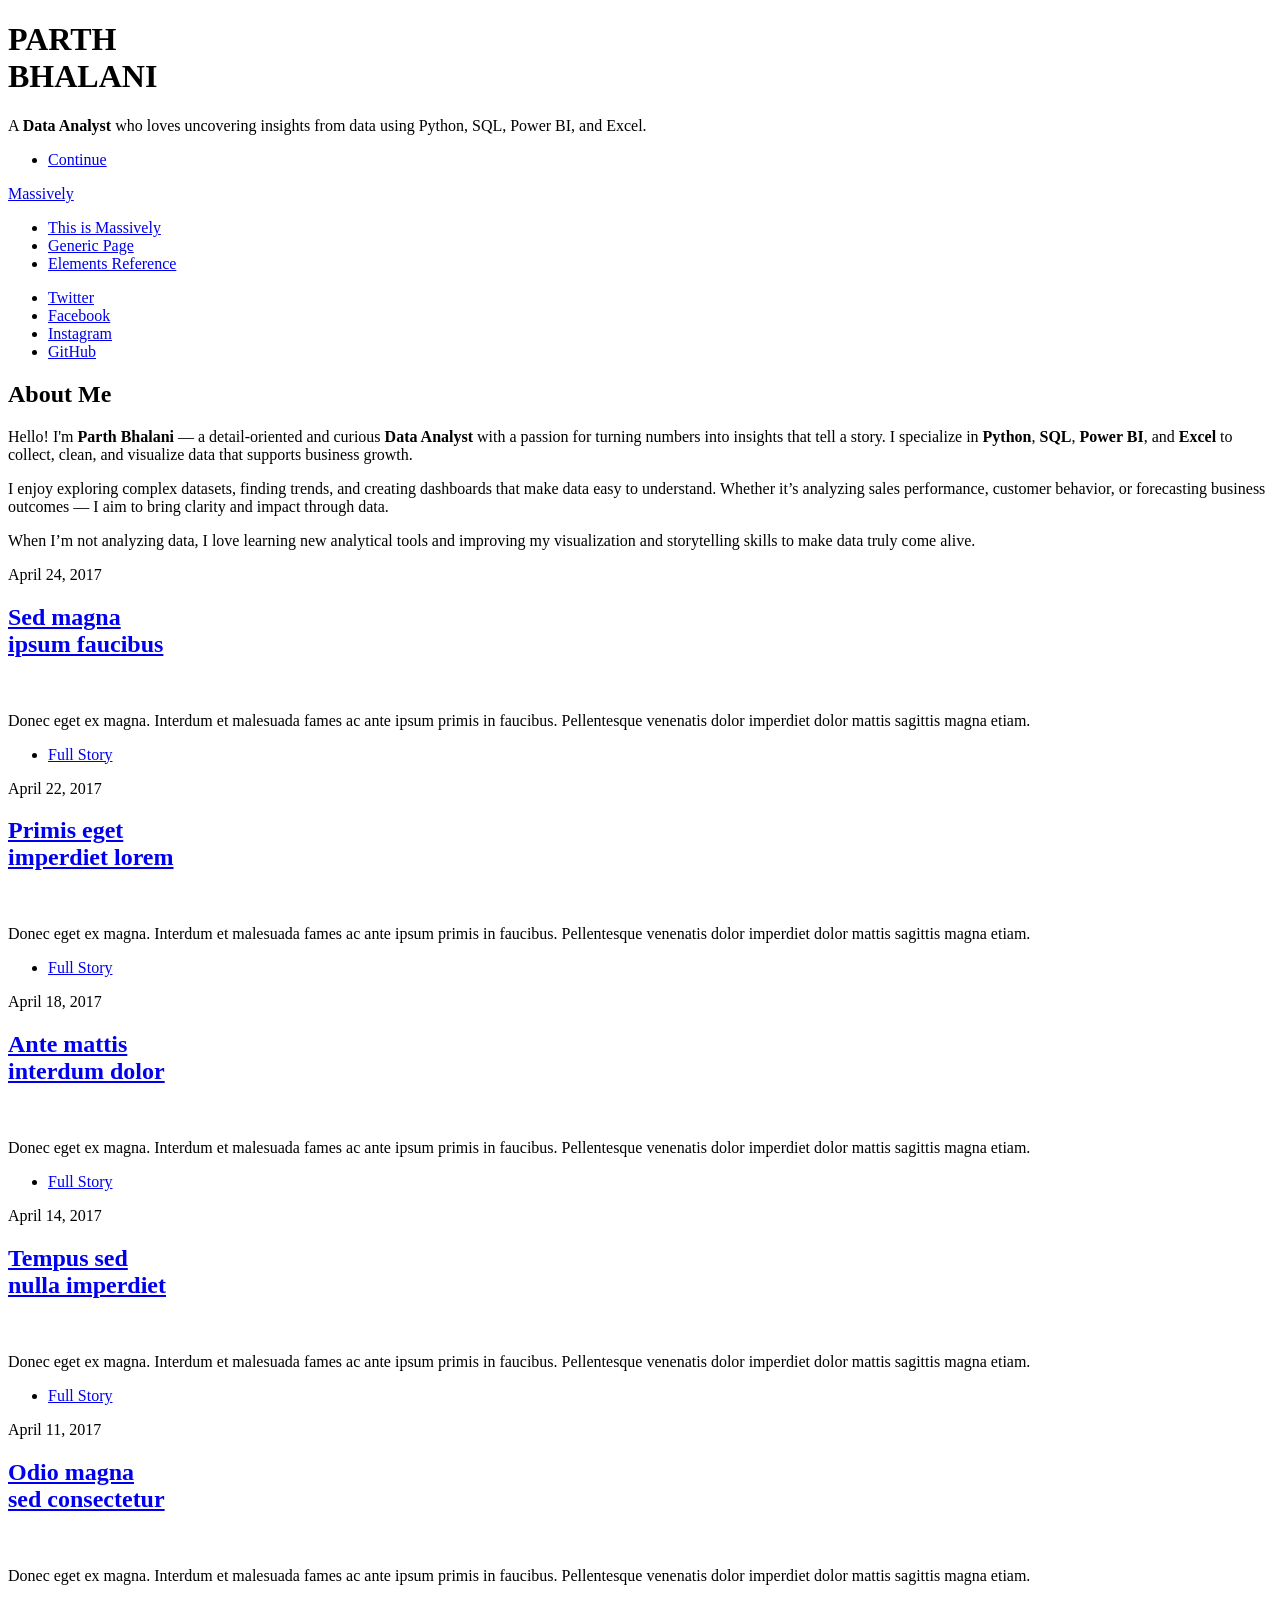
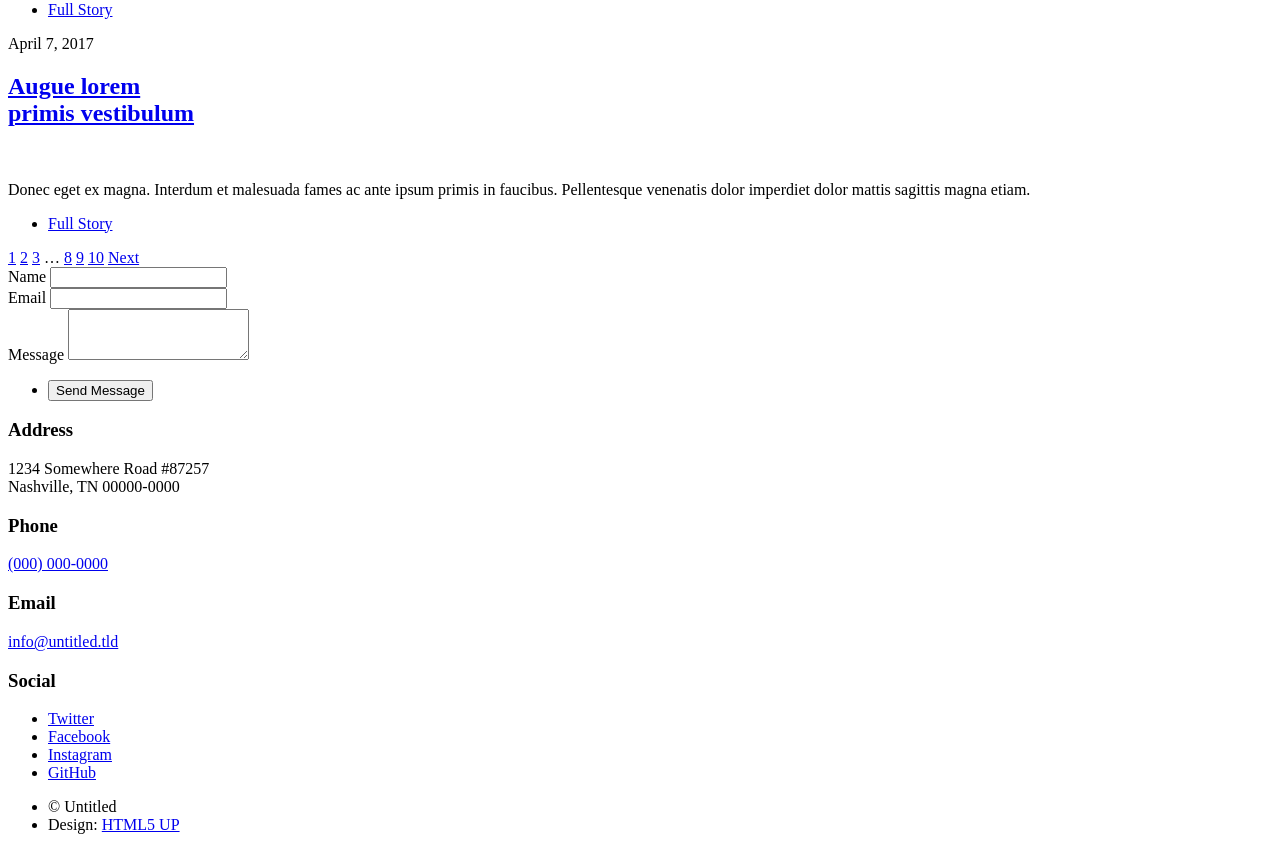
==== commit cd817ad5: "Update index.html" ====
--- a/index.html
+++ b/index.html
@@ -21,9 +21,8 @@
 					<div id="intro">
 						<h1>PARTH<br />
 						BHALANI</h1>
-						<p>A passionate <strong>Data Analyst</strong> who turns raw data into meaningful insights. 
-    Skilled in <strong>Python, SQL, Power BI, and Excel</strong>, I love exploring data to uncover 
-    patterns that help businesses make smarter, data-driven decisions.</p>
+						<p>A <strong>Data Analyst</strong> who loves uncovering insights from data using 
+    Python, SQL, Power BI, and Excel.</p>
 						<ul class="actions">
 							<li><a href="#header" class="button icon solid solo fa-arrow-down scrolly">Continue</a></li>
 						</ul>
@@ -52,21 +51,27 @@
 				<!-- Main -->
 					<div id="main">
 
-						<!-- Featured Post -->
-							<article class="post featured">
-								<header class="major">
-									<span class="date">April 25, 2017</span>
-									<h2><a href="#">And this is a<br />
-									massive headline</a></h2>
-									<p>Aenean ornare velit lacus varius enim ullamcorper proin aliquam<br />
-									facilisis ante sed etiam magna interdum congue. Lorem ipsum dolor<br />
-									amet nullam sed etiam veroeros.</p>
-								</header>
-								<a href="#" class="image main"><img src="images/pic01.jpg" alt="" /></a>
-								<ul class="actions special">
-									<li><a href="#" class="button large">Full Story</a></li>
-								</ul>
-							</article>
+						<!-- About Me Section -->
+  <section id="about">
+    <header class="major">
+      <h2>About Me</h2>
+    </header>
+    <p>
+      Hello! I'm <strong>Parth Bhalani</strong> — a detail-oriented and curious 
+      <strong>Data Analyst</strong> with a passion for turning numbers into insights that tell a story. 
+      I specialize in <strong>Python</strong>, <strong>SQL</strong>, <strong>Power BI</strong>, and <strong>Excel</strong> 
+      to collect, clean, and visualize data that supports business growth.
+    </p>
+    <p>
+      I enjoy exploring complex datasets, finding trends, and creating dashboards that make 
+      data easy to understand. Whether it’s analyzing sales performance, customer behavior, 
+      or forecasting business outcomes — I aim to bring clarity and impact through data.
+    </p>
+    <p>
+      When I’m not analyzing data, I love learning new analytical tools and improving 
+      my visualization and storytelling skills to make data truly come alive.
+    </p>
+  </section>
 
 						<!-- Posts -->
 							<section class="posts">
@@ -231,3 +236,4 @@
 </html>
 
 
+
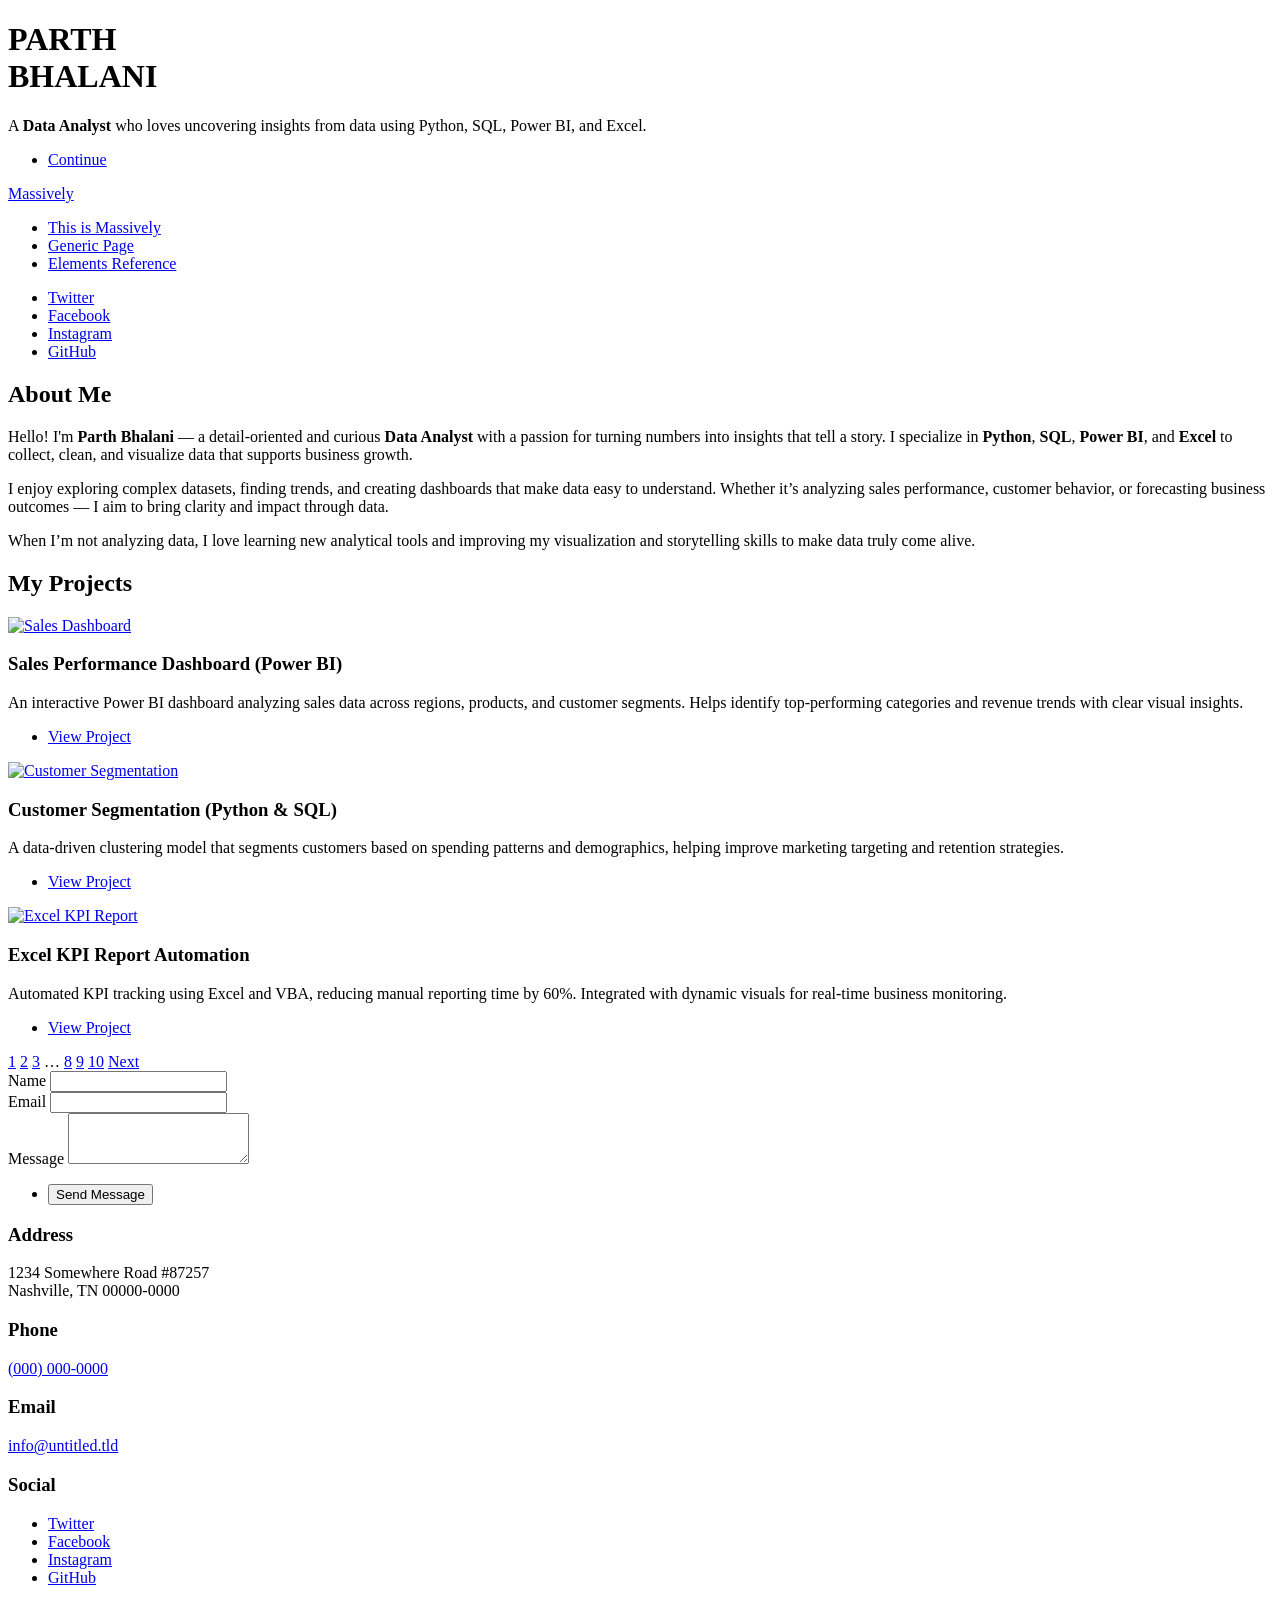
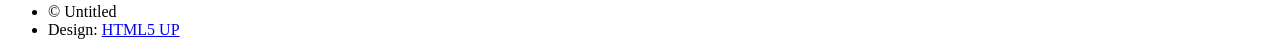
==== commit cb08ca96: "Update index.html" ====
--- a/index.html
+++ b/index.html
@@ -73,81 +73,56 @@
     </p>
   </section>
 
-						<!-- Posts -->
-							<section class="posts">
-								<article>
-									<header>
-										<span class="date">April 24, 2017</span>
-										<h2><a href="#">Sed magna<br />
-										ipsum faucibus</a></h2>
-									</header>
-									<a href="#" class="image fit"><img src="images/pic02.jpg" alt="" /></a>
-									<p>Donec eget ex magna. Interdum et malesuada fames ac ante ipsum primis in faucibus. Pellentesque venenatis dolor imperdiet dolor mattis sagittis magna etiam.</p>
-									<ul class="actions special">
-										<li><a href="#" class="button">Full Story</a></li>
-									</ul>
-								</article>
-								<article>
-									<header>
-										<span class="date">April 22, 2017</span>
-										<h2><a href="#">Primis eget<br />
-										imperdiet lorem</a></h2>
-									</header>
-									<a href="#" class="image fit"><img src="images/pic03.jpg" alt="" /></a>
-									<p>Donec eget ex magna. Interdum et malesuada fames ac ante ipsum primis in faucibus. Pellentesque venenatis dolor imperdiet dolor mattis sagittis magna etiam.</p>
-									<ul class="actions special">
-										<li><a href="#" class="button">Full Story</a></li>
-									</ul>
-								</article>
-								<article>
-									<header>
-										<span class="date">April 18, 2017</span>
-										<h2><a href="#">Ante mattis<br />
-										interdum dolor</a></h2>
-									</header>
-									<a href="#" class="image fit"><img src="images/pic04.jpg" alt="" /></a>
-									<p>Donec eget ex magna. Interdum et malesuada fames ac ante ipsum primis in faucibus. Pellentesque venenatis dolor imperdiet dolor mattis sagittis magna etiam.</p>
-									<ul class="actions special">
-										<li><a href="#" class="button">Full Story</a></li>
-									</ul>
-								</article>
-								<article>
-									<header>
-										<span class="date">April 14, 2017</span>
-										<h2><a href="#">Tempus sed<br />
-										nulla imperdiet</a></h2>
-									</header>
-									<a href="#" class="image fit"><img src="images/pic05.jpg" alt="" /></a>
-									<p>Donec eget ex magna. Interdum et malesuada fames ac ante ipsum primis in faucibus. Pellentesque venenatis dolor imperdiet dolor mattis sagittis magna etiam.</p>
-									<ul class="actions special">
-										<li><a href="#" class="button">Full Story</a></li>
-									</ul>
-								</article>
-								<article>
-									<header>
-										<span class="date">April 11, 2017</span>
-										<h2><a href="#">Odio magna<br />
-										sed consectetur</a></h2>
-									</header>
-									<a href="#" class="image fit"><img src="images/pic06.jpg" alt="" /></a>
-									<p>Donec eget ex magna. Interdum et malesuada fames ac ante ipsum primis in faucibus. Pellentesque venenatis dolor imperdiet dolor mattis sagittis magna etiam.</p>
-									<ul class="actions special">
-										<li><a href="#" class="button">Full Story</a></li>
-									</ul>
-								</article>
-								<article>
-									<header>
-										<span class="date">April 7, 2017</span>
-										<h2><a href="#">Augue lorem<br />
-										primis vestibulum</a></h2>
-									</header>
-									<a href="#" class="image fit"><img src="images/pic07.jpg" alt="" /></a>
-									<p>Donec eget ex magna. Interdum et malesuada fames ac ante ipsum primis in faucibus. Pellentesque venenatis dolor imperdiet dolor mattis sagittis magna etiam.</p>
-									<ul class="actions special">
-										<li><a href="#" class="button">Full Story</a></li>
-									</ul>
-								</article>
-							</section>
+						 <!-- Projects Section -->
+  <section id="projects">
+    <header class="major">
+      <h2>My Projects</h2>
+    </header>
+
+    <div class="posts">
+      <!-- Project 1 -->
+      <article>
+        <a href="#" class="image"><img src="images/project1.jpg" alt="Sales Dashboard" /></a>
+        <h3>Sales Performance Dashboard (Power BI)</h3>
+        <p>
+          An interactive Power BI dashboard analyzing sales data across regions, products, 
+          and customer segments. Helps identify top-performing categories and revenue trends 
+          with clear visual insights.
+        </p>
+        <ul class="actions">
+          <li><a href="#" class="button">View Project</a></li>
+        </ul>
+      </article>
+
+      <!-- Project 2 -->
+      <article>
+        <a href="#" class="image"><img src="images/project2.jpg" alt="Customer Segmentation" /></a>
+        <h3>Customer Segmentation (Python & SQL)</h3>
+        <p>
+          A data-driven clustering model that segments customers based on spending patterns 
+          and demographics, helping improve marketing targeting and retention strategies.
+        </p>
+        <ul class="actions">
+          <li><a href="#" class="button">View Project</a></li>
+        </ul>
+      </article>
+
+      <!-- Project 3 -->
+      <article>
+        <a href="#" class="image"><img src="images/project3.jpg" alt="Excel KPI Report" /></a>
+        <h3>Excel KPI Report Automation</h3>
+        <p>
+          Automated KPI tracking using Excel and VBA, reducing manual reporting time by 60%. 
+          Integrated with dynamic visuals for real-time business monitoring.
+        </p>
+        <ul class="actions">
+          <li><a href="#" class="button">View Project</a></li>
+        </ul>
+      </article>
+    </div>
+  </section>
+
+</div>
 
 						<!-- Footer -->
 							<footer>
@@ -237,3 +212,4 @@
 
 
 
+
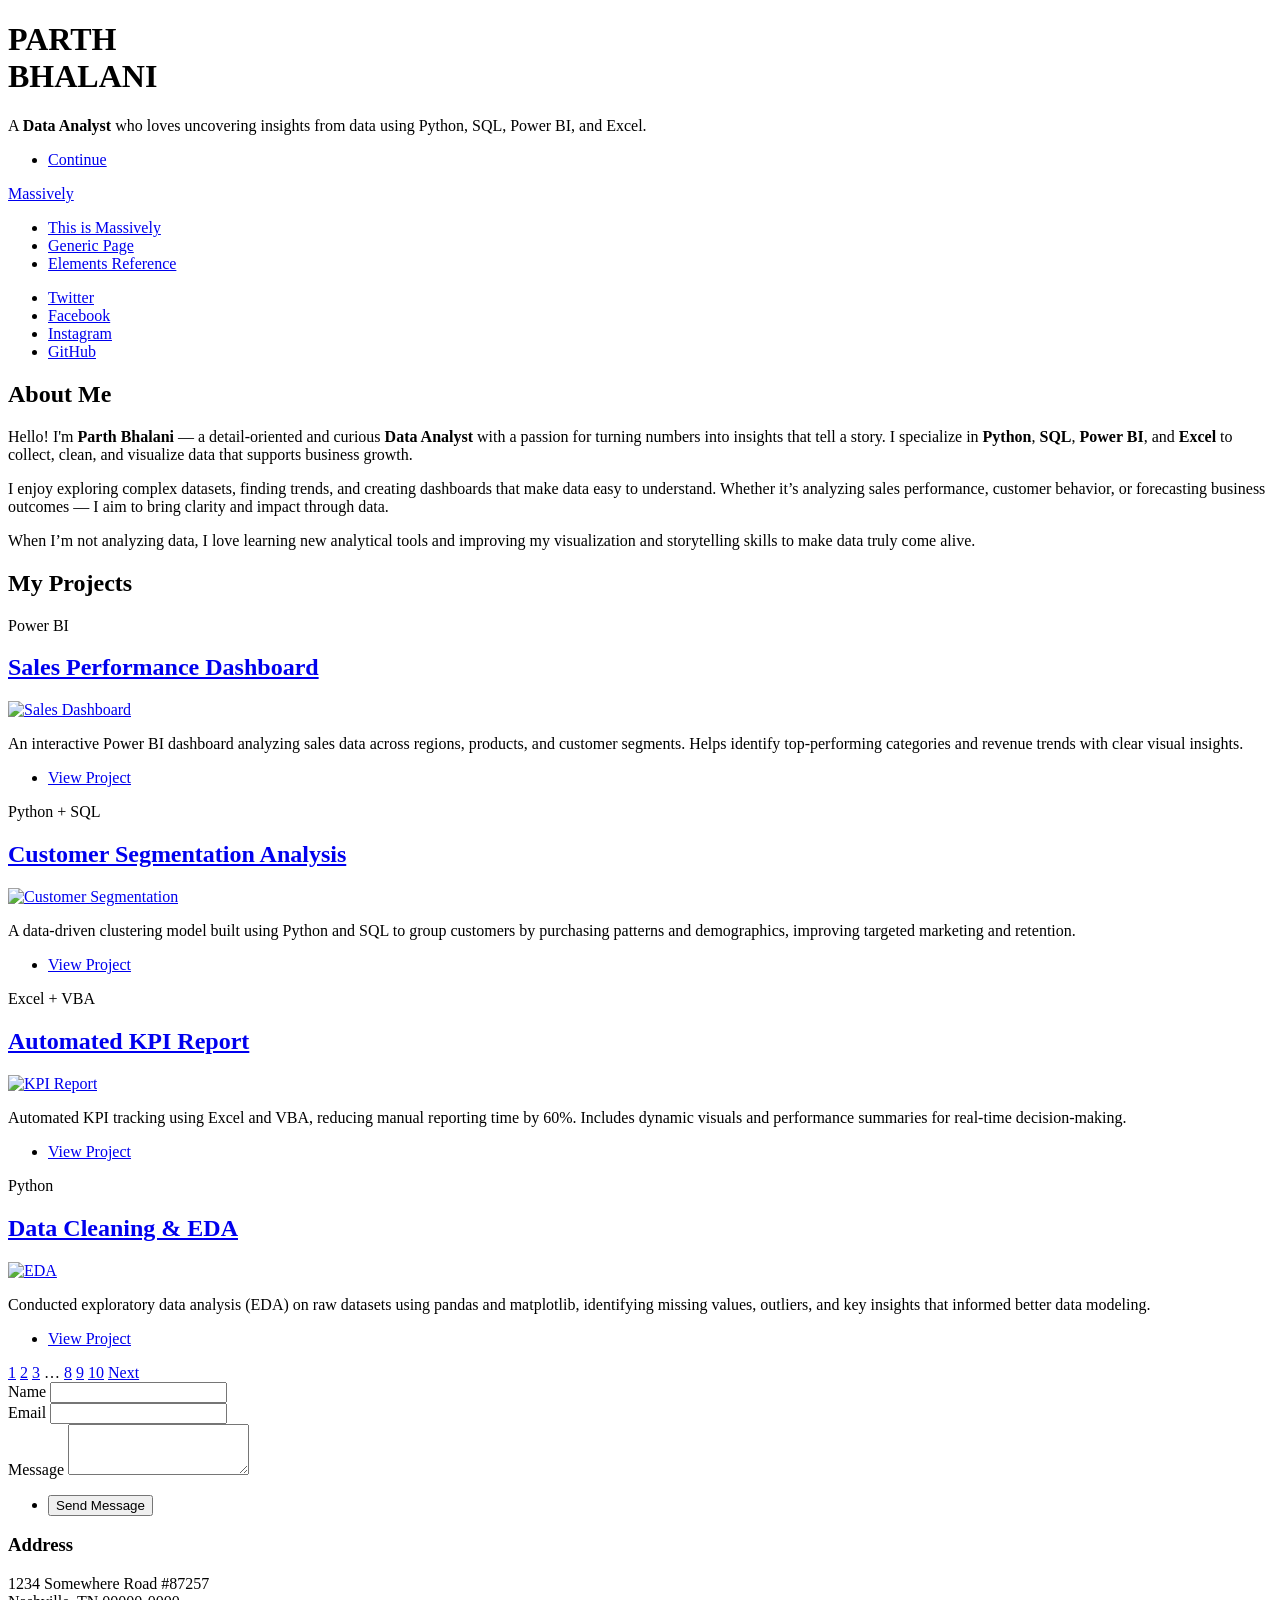
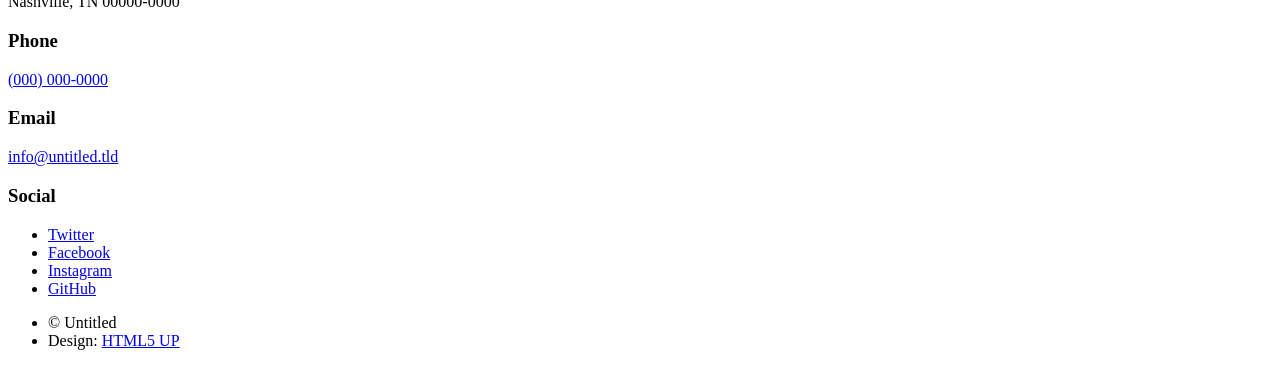
==== commit 61614782: "Update index.html" ====
--- a/index.html
+++ b/index.html
@@ -73,56 +73,78 @@
     </p>
   </section>
 
-						 <!-- Projects Section -->
-  <section id="projects">
-    <header class="major">
-      <h2>My Projects</h2>
-    </header>
-
-    <div class="posts">
-      <!-- Project 1 -->
-      <article>
-        <a href="#" class="image"><img src="images/project1.jpg" alt="Sales Dashboard" /></a>
-        <h3>Sales Performance Dashboard (Power BI)</h3>
-        <p>
-          An interactive Power BI dashboard analyzing sales data across regions, products, 
-          and customer segments. Helps identify top-performing categories and revenue trends 
-          with clear visual insights.
-        </p>
-        <ul class="actions">
-          <li><a href="#" class="button">View Project</a></li>
-        </ul>
-      </article>
-
-      <!-- Project 2 -->
-      <article>
-        <a href="#" class="image"><img src="images/project2.jpg" alt="Customer Segmentation" /></a>
-        <h3>Customer Segmentation (Python & SQL)</h3>
-        <p>
-          A data-driven clustering model that segments customers based on spending patterns 
-          and demographics, helping improve marketing targeting and retention strategies.
-        </p>
-        <ul class="actions">
-          <li><a href="#" class="button">View Project</a></li>
-        </ul>
-      </article>
-
-      <!-- Project 3 -->
-      <article>
-        <a href="#" class="image"><img src="images/project3.jpg" alt="Excel KPI Report" /></a>
-        <h3>Excel KPI Report Automation</h3>
-        <p>
-          Automated KPI tracking using Excel and VBA, reducing manual reporting time by 60%. 
-          Integrated with dynamic visuals for real-time business monitoring.
-        </p>
-        <ul class="actions">
-          <li><a href="#" class="button">View Project</a></li>
-        </ul>
-      </article>
-    </div>
-  </section>
-
-</div>
+						<!-- Projects Section -->
+<section id="projects" class="posts">
+  <header class="major">
+    <h2>My Projects</h2>
+  </header>
+
+  <!-- Project 1 -->
+  <article>
+    <header>
+      <span class="date">Power BI</span>
+      <h2><a href="#">Sales Performance Dashboard</a></h2>
+    </header>
+    <a href="images/project1.jpg" class="image fit"><img src="images/project1.jpg" alt="Sales Dashboard" /></a>
+    <p>
+      An interactive Power BI dashboard analyzing sales data across regions, products, 
+      and customer segments. Helps identify top-performing categories and revenue trends 
+      with clear visual insights.
+    </p>
+    <ul class="actions special">
+      <li><a href="#" class="button">View Project</a></li>
+    </ul>
+  </article>
+
+  <!-- Project 2 -->
+  <article>
+    <header>
+      <span class="date">Python + SQL</span>
+      <h2><a href="#">Customer Segmentation Analysis</a></h2>
+    </header>
+    <a href="images/project2.jpg" class="image fit"><img src="images/project2.jpg" alt="Customer Segmentation" /></a>
+    <p>
+      A data-driven clustering model built using Python and SQL to group customers by 
+      purchasing patterns and demographics, improving targeted marketing and retention.
+    </p>
+    <ul class="actions special">
+      <li><a href="#" class="button">View Project</a></li>
+    </ul>
+  </article>
+
+  <!-- Project 3 -->
+  <article>
+    <header>
+      <span class="date">Excel + VBA</span>
+      <h2><a href="#">Automated KPI Report</a></h2>
+    </header>
+    <a href="images/project3.jpg" class="image fit"><img src="images/project3.jpg" alt="KPI Report" /></a>
+    <p>
+      Automated KPI tracking using Excel and VBA, reducing manual reporting time by 60%. 
+      Includes dynamic visuals and performance summaries for real-time decision-making.
+    </p>
+    <ul class="actions special">
+      <li><a href="#" class="button">View Project</a></li>
+    </ul>
+  </article>
+
+  <!-- Project 4 -->
+  <article>
+    <header>
+      <span class="date">Python</span>
+      <h2><a href="#">Data Cleaning & EDA</a></h2>
+    </header>
+    <a href="images/project4.jpg" class="image fit"><img src="images/project4.jpg" alt="EDA" /></a>
+    <p>
+      Conducted exploratory data analysis (EDA) on raw datasets using pandas and matplotlib, 
+      identifying missing values, outliers, and key insights that informed better data modeling.
+    </p>
+    <ul class="actions special">
+      <li><a href="#" class="button">View Project</a></li>
+    </ul>
+  </article>
+</section>
+
 
 						<!-- Footer -->
 							<footer>
@@ -213,3 +235,4 @@
 
 
 
+
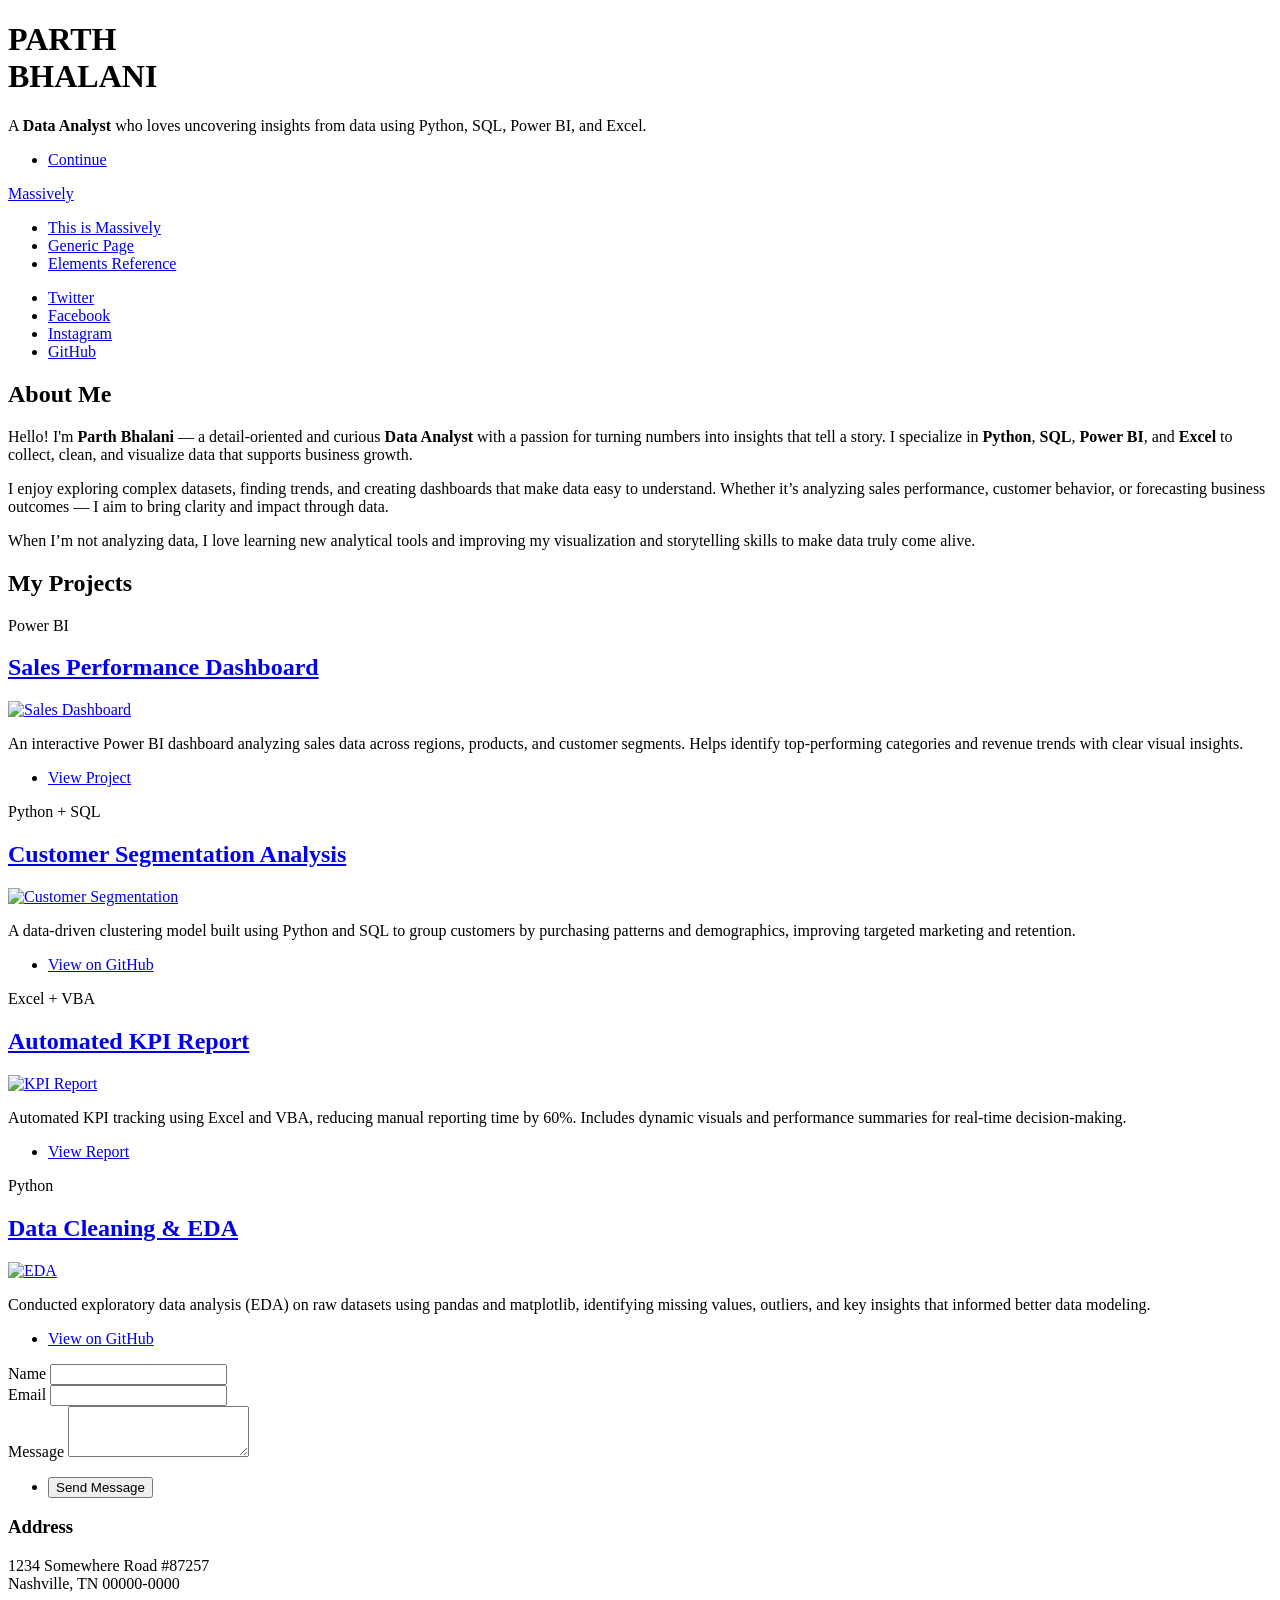
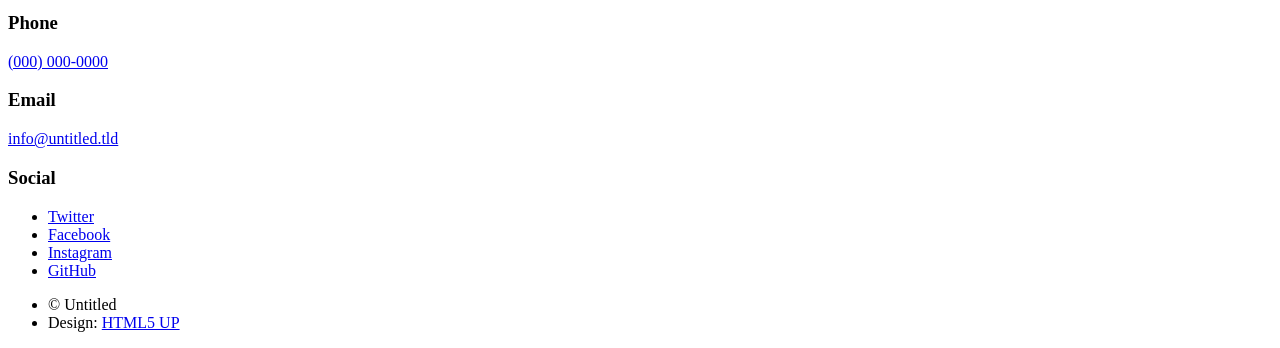
==== commit 0ba0362c: "Update index.html" ====
--- a/index.html
+++ b/index.html
@@ -92,7 +92,7 @@
       with clear visual insights.
     </p>
     <ul class="actions special">
-      <li><a href="#" class="button">View Project</a></li>
+      <li><a href="https://app.powerbi.com/your-dashboard-link" target="_blank" class="button">View Project</a></li>
     </ul>
   </article>
 
@@ -108,7 +108,7 @@
       purchasing patterns and demographics, improving targeted marketing and retention.
     </p>
     <ul class="actions special">
-      <li><a href="#" class="button">View Project</a></li>
+      <li><a href="https://github.com/parthbhalani/customer-segmentation" target="_blank" class="button">View on GitHub</a></li>
     </ul>
   </article>
 
@@ -124,7 +124,7 @@
       Includes dynamic visuals and performance summaries for real-time decision-making.
     </p>
     <ul class="actions special">
-      <li><a href="#" class="button">View Project</a></li>
+      <li><a href="https://drive.google.com/your-excel-file" target="_blank" class="button">View Report</a></li>
     </ul>
   </article>
 
@@ -140,17 +140,17 @@
       identifying missing values, outliers, and key insights that informed better data modeling.
     </p>
     <ul class="actions special">
-      <li><a href="#" class="button">View Project</a></li>
+      <li><a href="https://github.com/parthbhalani/eda-analysis" target="_blank" class="button">View on GitHub</a></li>
     </ul>
   </article>
 </section>
 
 
 						<!-- Footer -->
-							<footer>
-								<div class="pagination">
+						<!--	<footer>
+								<div class="pagination">-->
 									<!--<a href="#" class="previous">Prev</a>-->
-									<a href="#" class="page active">1</a>
+								<!--	<a href="#" class="page active">1</a>
 									<a href="#" class="page">2</a>
 									<a href="#" class="page">3</a>
 									<span class="extra">&hellip;</span>
@@ -159,7 +159,7 @@
 									<a href="#" class="page">10</a>
 									<a href="#" class="next">Next</a>
 								</div>
-							</footer>
+							</footer>-->
 
 					</div>
 
@@ -236,3 +236,4 @@
 
 
 
+
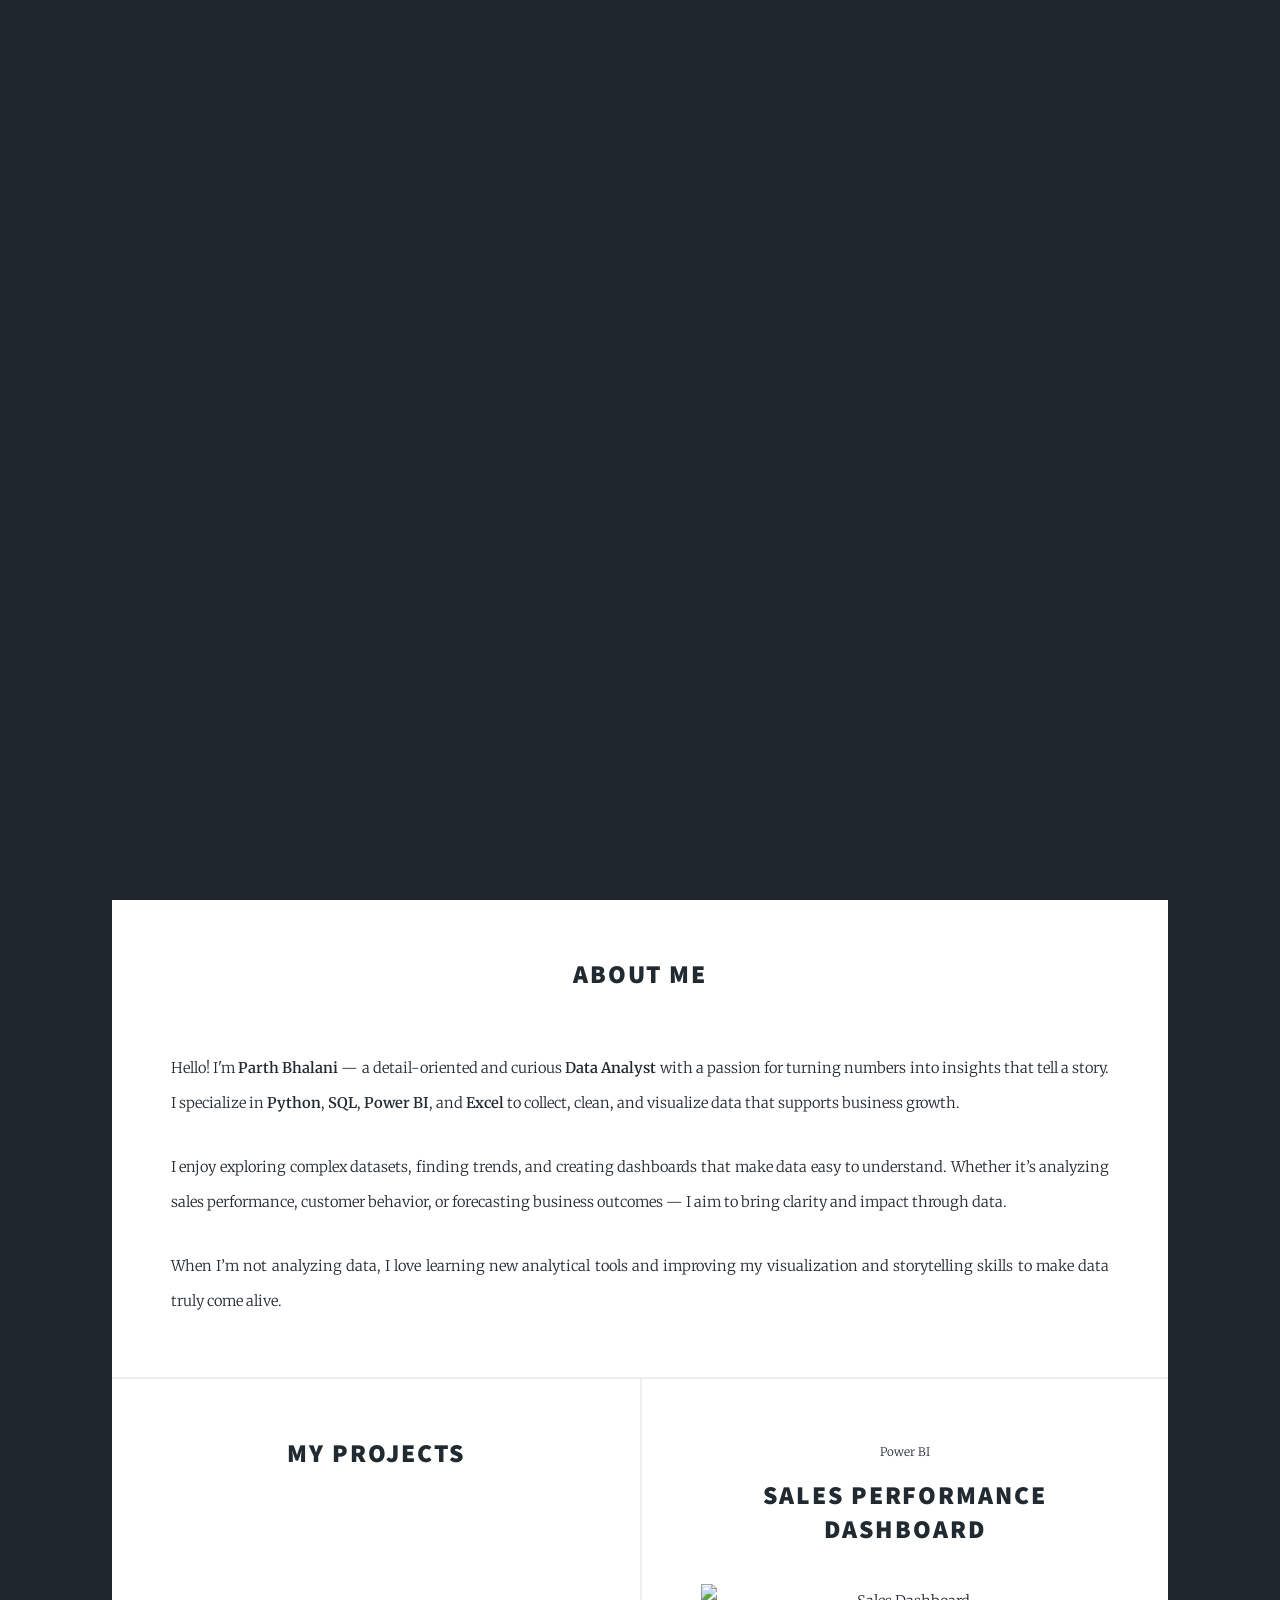
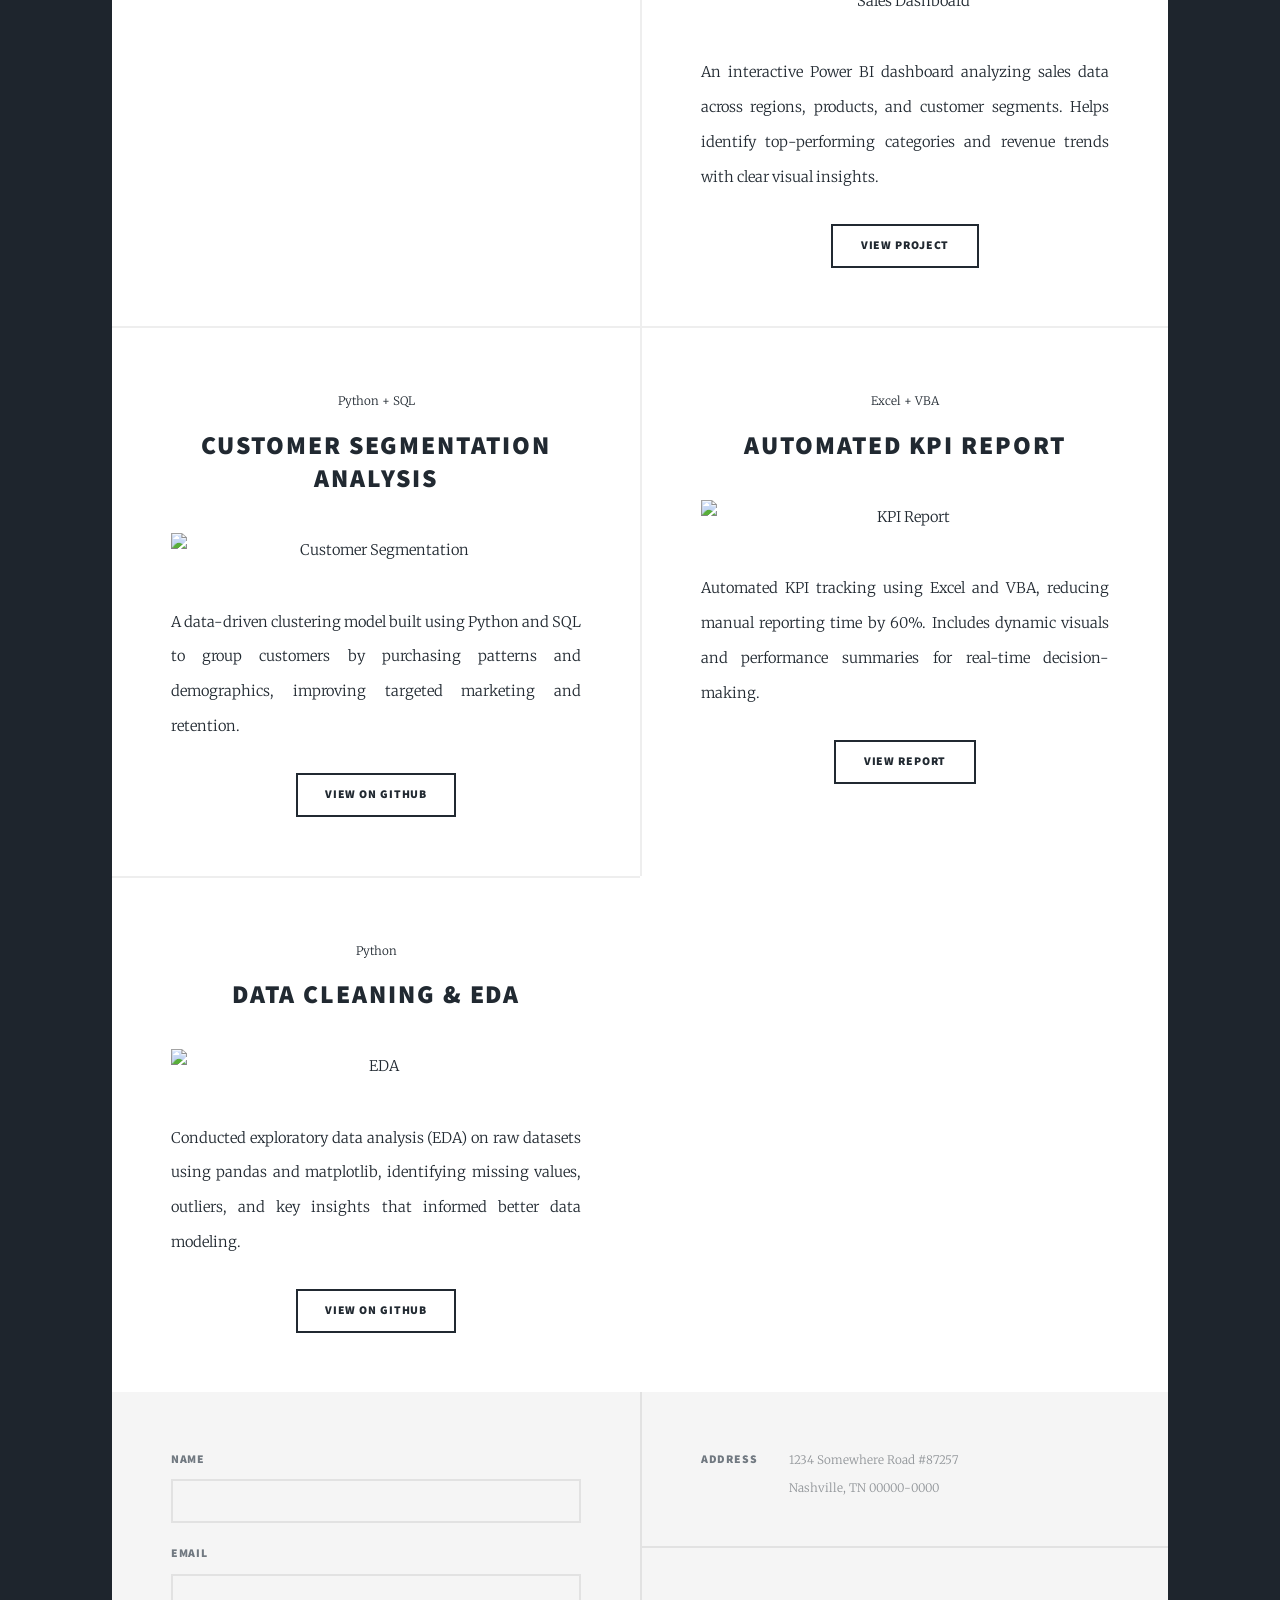
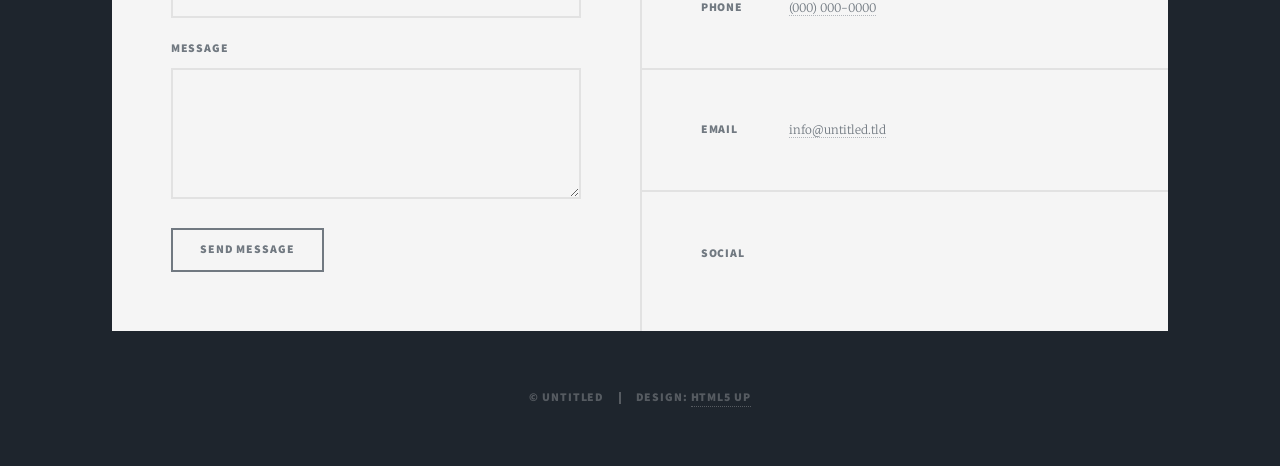
==== commit d0549bca: "Update index.html" ====
--- a/index.html
+++ b/index.html
@@ -75,9 +75,10 @@
 
 						<!-- Projects Section -->
 <section id="projects" class="posts">
-  <header class="major">
-    <h2>My Projects</h2>
+  <header class="section-header">
+    <h2 class="section-title">My Projects</h2>
   </header>
+
 
   <!-- Project 1 -->
   <article>
@@ -237,3 +238,4 @@
 
 
 
+
--- a/assets/css/main.css
+++ b/assets/css/main.css
@@ -1,4689 +1,4694 @@
-@import url(fontawesome-all.min.css);
-@import url("https://fonts.googleapis.com/css?family=Merriweather:300,700,300italic,700italic|Source+Sans+Pro:900");
-
+@import url(fontawesome-all.min.css);
+@import url("https://fonts.googleapis.com/css?family=Merriweather:300,700,300italic,700italic|Source+Sans+Pro:900");
+
 /*
 	Massively by HTML5 UP
 	html5up.net | @ajlkn
 	Free for personal and commercial use under the CCA 3.0 license (html5up.net/license)
-*/
-
-html, body, div, span, applet, object,
-iframe, h1, h2, h3, h4, h5, h6, p, blockquote,
-pre, a, abbr, acronym, address, big, cite,
-code, del, dfn, em, img, ins, kbd, q, s, samp,
-small, strike, strong, sub, sup, tt, var, b,
-u, i, center, dl, dt, dd, ol, ul, li, fieldset,
-form, label, legend, table, caption, tbody,
-tfoot, thead, tr, th, td, article, aside,
-canvas, details, embed, figure, figcaption,
-footer, header, hgroup, menu, nav, output, ruby,
-section, summary, time, mark, audio, video {
-	margin: 0;
-	padding: 0;
-	border: 0;
-	font-size: 100%;
-	font: inherit;
-	vertical-align: baseline;}
-
-article, aside, details, figcaption, figure,
-footer, header, hgroup, menu, nav, section {
-	display: block;}
-
-body {
-	line-height: 1;
-}
-
-ol, ul {
-	list-style: none;
-}
-
-blockquote, q {
-	quotes: none;
-}
-
-	blockquote:before, blockquote:after, q:before, q:after {
-		content: '';
-		content: none;
-	}
-
-table {
-	border-collapse: collapse;
-	border-spacing: 0;
-}
-
-body {
-	-webkit-text-size-adjust: none;
-}
-
-mark {
-	background-color: transparent;
-	color: inherit;
-}
-
-input::-moz-focus-inner {
-	border: 0;
-	padding: 0;
-}
-
-input, select, textarea {
-	-moz-appearance: none;
-	-webkit-appearance: none;
-	-ms-appearance: none;
-	appearance: none;
-}
-
-/* Basic */
-
-	@-ms-viewport {
-		width: device-width;
-	}
-
-	body {
-		-ms-overflow-style: scrollbar;
-	}
-
-	@media screen and (max-width: 480px) {
-
-		html, body {
-			min-width: 320px;
-		}
-
-	}
-
-	html {
-		box-sizing: border-box;
-	}
-
-	*, *:before, *:after {
-		box-sizing: inherit;
-	}
-
-	body {
-		background-color: #1e252d;
-	}
-
-		body.is-preload *, body.is-preload *:before, body.is-preload *:after {
-			-moz-animation: none !important;
-			-webkit-animation: none !important;
-			-ms-animation: none !important;
-			animation: none !important;
-			-moz-transition: none !important;
-			-webkit-transition: none !important;
-			-ms-transition: none !important;
-			transition: none !important;
-		}
-
-/* Type */
-
-	html {
-		font-size: 16pt;
-	}
-
-		@media screen and (max-width: 1680px) {
-
-			html {
-				font-size: 12pt;
-			}
-
-		}
-
-		@media screen and (max-width: 1280px) {
-
-			html {
-				font-size: 11pt;
-			}
-
-		}
-
-		@media screen and (max-width: 360px) {
-
-			html {
-				font-size: 10pt;
-			}
-
-		}
-
-	body {
-		color: #212931;
-	}
-
-	body, input, select, textarea {
-		font-family: "Merriweather", Georgia, serif;
-		font-weight: 300;
-		font-size: 1rem;
-		line-height: 2.375;
-	}
-
-	a {
-		-moz-transition: color 0.2s ease-in-out, background-color 0.2s ease-in-out, border-color 0.2s ease-in-out, box-shadow 0.2s ease-in-out;
-		-webkit-transition: color 0.2s ease-in-out, background-color 0.2s ease-in-out, border-color 0.2s ease-in-out, box-shadow 0.2s ease-in-out;
-		-ms-transition: color 0.2s ease-in-out, background-color 0.2s ease-in-out, border-color 0.2s ease-in-out, box-shadow 0.2s ease-in-out;
-		transition: color 0.2s ease-in-out, background-color 0.2s ease-in-out, border-color 0.2s ease-in-out, box-shadow 0.2s ease-in-out;
-		border-bottom: dotted 1px;
-		text-decoration: none;
-	}
-
-		a:hover {
-			border-bottom-color: transparent;
-		}
-
-	strong, b {
-		font-weight: 600;
-	}
-
-	em, i {
-		font-style: italic;
-	}
-
-	p {
-		text-align: justify;
-		margin: 0 0 2rem 0;
-	}
-
-	h1, h2, h3, h4, h5, h6 {
-		font-family: "Source Sans Pro", Helvetica, sans-serif;
-		font-weight: 900;
-		line-height: 1.5;
-		letter-spacing: 0.075em;
-		text-transform: uppercase;
-		margin: 0 0 1rem 0;
-	}
-
-		h1 a, h2 a, h3 a, h4 a, h5 a, h6 a {
-			border-bottom: 0;
-			color: inherit;
-			text-decoration: none;
-		}
-
-	h1 {
-		font-size: 4rem;
-		line-height: 1.1;
-		margin: 0 0 2rem 0;
-	}
-
-	h2 {
-		font-size: 1.75rem;
-		line-height: 1.3;
-		margin: 0 0 1.5rem 0;
-	}
-
-	h3 {
-		font-size: 1.25rem;
-		margin: 0 0 1.5rem 0;
-	}
-
-	h4 {
-		font-size: 1rem;
-	}
-
-	h5 {
-		font-size: 0.9rem;
-	}
-
-	h6 {
-		font-size: 0.8rem;
-	}
-
-	sub {
-		font-size: 0.8rem;
-		position: relative;
-		top: 0.5rem;
-	}
-
-	sup {
-		font-size: 0.8rem;
-		position: relative;
-		top: -0.5rem;
-	}
-
-	blockquote {
-		border-left: solid 4px;
-		font-style: italic;
-		margin: 0 0 2rem 0;
-		padding: 0.5rem 0 0.5rem 2rem;
-	}
-
-	code {
-		border: solid 2px;
-		font-family: "Courier New", monospace;
-		font-size: 0.9rem;
-		margin: 0 0.25rem;
-		padding: 0.25rem 0.65rem;
-	}
-
-	pre {
-		-webkit-overflow-scrolling: touch;
-		font-family: "Courier New", monospace;
-		font-size: 0.9rem;
-		margin: 0 0 2rem 0;
-	}
-
-		pre code {
-			display: block;
-			line-height: 1.75;
-			padding: 1rem 1.5rem;
-			overflow-x: auto;
-		}
-
-	hr {
-		border: 0;
-		border-bottom: solid 2px;
-		margin: 3rem 0;
-	}
-
-		hr.major {
-			margin: 5rem 0;
-		}
-
-	.align-left {
-		text-align: left;
-	}
-
-	.align-center {
-		text-align: center;
-	}
-
-	.align-right {
-		text-align: right;
-	}
-
-	input, select, textarea {
-		color: #212931;
-	}
-
-	a {
-		color: #212931;
-		border-bottom-color: rgba(33, 41, 49, 0.5);
-	}
-
-		a:hover {
-			border-bottom-color: transparent;
-			color: #18bfef !important;
-		}
-
-	strong, b {
-		color: #212931;
-	}
-
-	h1, h2, h3, h4, h5, h6 {
-		color: #212931;
-	}
-
-	blockquote {
-		border-left-color: #eeeeee;
-	}
-
-	code {
-		background: rgba(220, 220, 220, 0.25);
-		border-color: #eeeeee;
-	}
-
-	hr {
-		border-bottom-color: #eeeeee;
-	}
-
-/* Row */
-
-	.row {
-		display: flex;
-		flex-wrap: wrap;
-		box-sizing: border-box;
-		align-items: stretch;
-	}
-
-		.row > * {
-			box-sizing: border-box;
-		}
-
-		.row.gtr-uniform > * > :last-child {
-			margin-bottom: 0;
-		}
-
-		.row.aln-left {
-			justify-content: flex-start;
-		}
-
-		.row.aln-center {
-			justify-content: center;
-		}
-
-		.row.aln-right {
-			justify-content: flex-end;
-		}
-
-		.row.aln-top {
-			align-items: flex-start;
-		}
-
-		.row.aln-middle {
-			align-items: center;
-		}
-
-		.row.aln-bottom {
-			align-items: flex-end;
-		}
-
-		.row > .imp {
-			order: -1;
-		}
-
-		.row > .col-1 {
-			width: 8.33333%;
-		}
-
-		.row > .off-1 {
-			margin-left: 8.33333%;
-		}
-
-		.row > .col-2 {
-			width: 16.66667%;
-		}
-
-		.row > .off-2 {
-			margin-left: 16.66667%;
-		}
-
-		.row > .col-3 {
-			width: 25%;
-		}
-
-		.row > .off-3 {
-			margin-left: 25%;
-		}
-
-		.row > .col-4 {
-			width: 33.33333%;
-		}
-
-		.row > .off-4 {
-			margin-left: 33.33333%;
-		}
-
-		.row > .col-5 {
-			width: 41.66667%;
-		}
-
-		.row > .off-5 {
-			margin-left: 41.66667%;
-		}
-
-		.row > .col-6 {
-			width: 50%;
-		}
-
-		.row > .off-6 {
-			margin-left: 50%;
-		}
-
-		.row > .col-7 {
-			width: 58.33333%;
-		}
-
-		.row > .off-7 {
-			margin-left: 58.33333%;
-		}
-
-		.row > .col-8 {
-			width: 66.66667%;
-		}
-
-		.row > .off-8 {
-			margin-left: 66.66667%;
-		}
-
-		.row > .col-9 {
-			width: 75%;
-		}
-
-		.row > .off-9 {
-			margin-left: 75%;
-		}
-
-		.row > .col-10 {
-			width: 83.33333%;
-		}
-
-		.row > .off-10 {
-			margin-left: 83.33333%;
-		}
-
-		.row > .col-11 {
-			width: 91.66667%;
-		}
-
-		.row > .off-11 {
-			margin-left: 91.66667%;
-		}
-
-		.row > .col-12 {
-			width: 100%;
-		}
-
-		.row > .off-12 {
-			margin-left: 100%;
-		}
-
-		.row.gtr-0 {
-			margin-top: 0;
-			margin-left: 0rem;
-		}
-
-			.row.gtr-0 > * {
-				padding: 0 0 0 0rem;
-			}
-
-			.row.gtr-0.gtr-uniform {
-				margin-top: 0rem;
-			}
-
-				.row.gtr-0.gtr-uniform > * {
-					padding-top: 0rem;
-				}
-
-		.row.gtr-25 {
-			margin-top: 0;
-			margin-left: -0.375rem;
-		}
-
-			.row.gtr-25 > * {
-				padding: 0 0 0 0.375rem;
-			}
-
-			.row.gtr-25.gtr-uniform {
-				margin-top: -0.375rem;
-			}
-
-				.row.gtr-25.gtr-uniform > * {
-					padding-top: 0.375rem;
-				}
-
-		.row.gtr-50 {
-			margin-top: 0;
-			margin-left: -0.75rem;
-		}
-
-			.row.gtr-50 > * {
-				padding: 0 0 0 0.75rem;
-			}
-
-			.row.gtr-50.gtr-uniform {
-				margin-top: -0.75rem;
-			}
-
-				.row.gtr-50.gtr-uniform > * {
-					padding-top: 0.75rem;
-				}
-
-		.row {
-			margin-top: 0;
-			margin-left: -1.5rem;
-		}
-
-			.row > * {
-				padding: 0 0 0 1.5rem;
-			}
-
-			.row.gtr-uniform {
-				margin-top: -1.5rem;
-			}
-
-				.row.gtr-uniform > * {
-					padding-top: 1.5rem;
-				}
-
-		.row.gtr-150 {
-			margin-top: 0;
-			margin-left: -2.25rem;
-		}
-
-			.row.gtr-150 > * {
-				padding: 0 0 0 2.25rem;
-			}
-
-			.row.gtr-150.gtr-uniform {
-				margin-top: -2.25rem;
-			}
-
-				.row.gtr-150.gtr-uniform > * {
-					padding-top: 2.25rem;
-				}
-
-		.row.gtr-200 {
-			margin-top: 0;
-			margin-left: -3rem;
-		}
-
-			.row.gtr-200 > * {
-				padding: 0 0 0 3rem;
-			}
-
-			.row.gtr-200.gtr-uniform {
-				margin-top: -3rem;
-			}
-
-				.row.gtr-200.gtr-uniform > * {
-					padding-top: 3rem;
-				}
-
-		@media screen and (max-width: 1680px) {
-
-			.row {
-				display: flex;
-				flex-wrap: wrap;
-				box-sizing: border-box;
-				align-items: stretch;
-			}
-
-				.row > * {
-					box-sizing: border-box;
-				}
-
-				.row.gtr-uniform > * > :last-child {
-					margin-bottom: 0;
-				}
-
-				.row.aln-left {
-					justify-content: flex-start;
-				}
-
-				.row.aln-center {
-					justify-content: center;
-				}
-
-				.row.aln-right {
-					justify-content: flex-end;
-				}
-
-				.row.aln-top {
-					align-items: flex-start;
-				}
-
-				.row.aln-middle {
-					align-items: center;
-				}
-
-				.row.aln-bottom {
-					align-items: flex-end;
-				}
-
-				.row > .imp-xlarge {
-					order: -1;
-				}
-
-				.row > .col-1-xlarge {
-					width: 8.33333%;
-				}
-
-				.row > .off-1-xlarge {
-					margin-left: 8.33333%;
-				}
-
-				.row > .col-2-xlarge {
-					width: 16.66667%;
-				}
-
-				.row > .off-2-xlarge {
-					margin-left: 16.66667%;
-				}
-
-				.row > .col-3-xlarge {
-					width: 25%;
-				}
-
-				.row > .off-3-xlarge {
-					margin-left: 25%;
-				}
-
-				.row > .col-4-xlarge {
-					width: 33.33333%;
-				}
-
-				.row > .off-4-xlarge {
-					margin-left: 33.33333%;
-				}
-
-				.row > .col-5-xlarge {
-					width: 41.66667%;
-				}
-
-				.row > .off-5-xlarge {
-					margin-left: 41.66667%;
-				}
-
-				.row > .col-6-xlarge {
-					width: 50%;
-				}
-
-				.row > .off-6-xlarge {
-					margin-left: 50%;
-				}
-
-				.row > .col-7-xlarge {
-					width: 58.33333%;
-				}
-
-				.row > .off-7-xlarge {
-					margin-left: 58.33333%;
-				}
-
-				.row > .col-8-xlarge {
-					width: 66.66667%;
-				}
-
-				.row > .off-8-xlarge {
-					margin-left: 66.66667%;
-				}
-
-				.row > .col-9-xlarge {
-					width: 75%;
-				}
-
-				.row > .off-9-xlarge {
-					margin-left: 75%;
-				}
-
-				.row > .col-10-xlarge {
-					width: 83.33333%;
-				}
-
-				.row > .off-10-xlarge {
-					margin-left: 83.33333%;
-				}
-
-				.row > .col-11-xlarge {
-					width: 91.66667%;
-				}
-
-				.row > .off-11-xlarge {
-					margin-left: 91.66667%;
-				}
-
-				.row > .col-12-xlarge {
-					width: 100%;
-				}
-
-				.row > .off-12-xlarge {
-					margin-left: 100%;
-				}
-
-				.row.gtr-0 {
-					margin-top: 0;
-					margin-left: 0rem;
-				}
-
-					.row.gtr-0 > * {
-						padding: 0 0 0 0rem;
-					}
-
-					.row.gtr-0.gtr-uniform {
-						margin-top: 0rem;
-					}
-
-						.row.gtr-0.gtr-uniform > * {
-							padding-top: 0rem;
-						}
-
-				.row.gtr-25 {
-					margin-top: 0;
-					margin-left: -0.375rem;
-				}
-
-					.row.gtr-25 > * {
-						padding: 0 0 0 0.375rem;
-					}
-
-					.row.gtr-25.gtr-uniform {
-						margin-top: -0.375rem;
-					}
-
-						.row.gtr-25.gtr-uniform > * {
-							padding-top: 0.375rem;
-						}
-
-				.row.gtr-50 {
-					margin-top: 0;
-					margin-left: -0.75rem;
-				}
-
-					.row.gtr-50 > * {
-						padding: 0 0 0 0.75rem;
-					}
-
-					.row.gtr-50.gtr-uniform {
-						margin-top: -0.75rem;
-					}
-
-						.row.gtr-50.gtr-uniform > * {
-							padding-top: 0.75rem;
-						}
-
-				.row {
-					margin-top: 0;
-					margin-left: -1.5rem;
-				}
-
-					.row > * {
-						padding: 0 0 0 1.5rem;
-					}
-
-					.row.gtr-uniform {
-						margin-top: -1.5rem;
-					}
-
-						.row.gtr-uniform > * {
-							padding-top: 1.5rem;
-						}
-
-				.row.gtr-150 {
-					margin-top: 0;
-					margin-left: -2.25rem;
-				}
-
-					.row.gtr-150 > * {
-						padding: 0 0 0 2.25rem;
-					}
-
-					.row.gtr-150.gtr-uniform {
-						margin-top: -2.25rem;
-					}
-
-						.row.gtr-150.gtr-uniform > * {
-							padding-top: 2.25rem;
-						}
-
-				.row.gtr-200 {
-					margin-top: 0;
-					margin-left: -3rem;
-				}
-
-					.row.gtr-200 > * {
-						padding: 0 0 0 3rem;
-					}
-
-					.row.gtr-200.gtr-uniform {
-						margin-top: -3rem;
-					}
-
-						.row.gtr-200.gtr-uniform > * {
-							padding-top: 3rem;
-						}
-
-		}
-
-		@media screen and (max-width: 1280px) {
-
-			.row {
-				display: flex;
-				flex-wrap: wrap;
-				box-sizing: border-box;
-				align-items: stretch;
-			}
-
-				.row > * {
-					box-sizing: border-box;
-				}
-
-				.row.gtr-uniform > * > :last-child {
-					margin-bottom: 0;
-				}
-
-				.row.aln-left {
-					justify-content: flex-start;
-				}
-
-				.row.aln-center {
-					justify-content: center;
-				}
-
-				.row.aln-right {
-					justify-content: flex-end;
-				}
-
-				.row.aln-top {
-					align-items: flex-start;
-				}
-
-				.row.aln-middle {
-					align-items: center;
-				}
-
-				.row.aln-bottom {
-					align-items: flex-end;
-				}
-
-				.row > .imp-large {
-					order: -1;
-				}
-
-				.row > .col-1-large {
-					width: 8.33333%;
-				}
-
-				.row > .off-1-large {
-					margin-left: 8.33333%;
-				}
-
-				.row > .col-2-large {
-					width: 16.66667%;
-				}
-
-				.row > .off-2-large {
-					margin-left: 16.66667%;
-				}
-
-				.row > .col-3-large {
-					width: 25%;
-				}
-
-				.row > .off-3-large {
-					margin-left: 25%;
-				}
-
-				.row > .col-4-large {
-					width: 33.33333%;
-				}
-
-				.row > .off-4-large {
-					margin-left: 33.33333%;
-				}
-
-				.row > .col-5-large {
-					width: 41.66667%;
-				}
-
-				.row > .off-5-large {
-					margin-left: 41.66667%;
-				}
-
-				.row > .col-6-large {
-					width: 50%;
-				}
-
-				.row > .off-6-large {
-					margin-left: 50%;
-				}
-
-				.row > .col-7-large {
-					width: 58.33333%;
-				}
-
-				.row > .off-7-large {
-					margin-left: 58.33333%;
-				}
-
-				.row > .col-8-large {
-					width: 66.66667%;
-				}
-
-				.row > .off-8-large {
-					margin-left: 66.66667%;
-				}
-
-				.row > .col-9-large {
-					width: 75%;
-				}
-
-				.row > .off-9-large {
-					margin-left: 75%;
-				}
-
-				.row > .col-10-large {
-					width: 83.33333%;
-				}
-
-				.row > .off-10-large {
-					margin-left: 83.33333%;
-				}
-
-				.row > .col-11-large {
-					width: 91.66667%;
-				}
-
-				.row > .off-11-large {
-					margin-left: 91.66667%;
-				}
-
-				.row > .col-12-large {
-					width: 100%;
-				}
-
-				.row > .off-12-large {
-					margin-left: 100%;
-				}
-
-				.row.gtr-0 {
-					margin-top: 0;
-					margin-left: 0rem;
-				}
-
-					.row.gtr-0 > * {
-						padding: 0 0 0 0rem;
-					}
-
-					.row.gtr-0.gtr-uniform {
-						margin-top: 0rem;
-					}
-
-						.row.gtr-0.gtr-uniform > * {
-							padding-top: 0rem;
-						}
-
-				.row.gtr-25 {
-					margin-top: 0;
-					margin-left: -0.375rem;
-				}
-
-					.row.gtr-25 > * {
-						padding: 0 0 0 0.375rem;
-					}
-
-					.row.gtr-25.gtr-uniform {
-						margin-top: -0.375rem;
-					}
-
-						.row.gtr-25.gtr-uniform > * {
-							padding-top: 0.375rem;
-						}
-
-				.row.gtr-50 {
-					margin-top: 0;
-					margin-left: -0.75rem;
-				}
-
-					.row.gtr-50 > * {
-						padding: 0 0 0 0.75rem;
-					}
-
-					.row.gtr-50.gtr-uniform {
-						margin-top: -0.75rem;
-					}
-
-						.row.gtr-50.gtr-uniform > * {
-							padding-top: 0.75rem;
-						}
-
-				.row {
-					margin-top: 0;
-					margin-left: -1.5rem;
-				}
-
-					.row > * {
-						padding: 0 0 0 1.5rem;
-					}
-
-					.row.gtr-uniform {
-						margin-top: -1.5rem;
-					}
-
-						.row.gtr-uniform > * {
-							padding-top: 1.5rem;
-						}
-
-				.row.gtr-150 {
-					margin-top: 0;
-					margin-left: -2.25rem;
-				}
-
-					.row.gtr-150 > * {
-						padding: 0 0 0 2.25rem;
-					}
-
-					.row.gtr-150.gtr-uniform {
-						margin-top: -2.25rem;
-					}
-
-						.row.gtr-150.gtr-uniform > * {
-							padding-top: 2.25rem;
-						}
-
-				.row.gtr-200 {
-					margin-top: 0;
-					margin-left: -3rem;
-				}
-
-					.row.gtr-200 > * {
-						padding: 0 0 0 3rem;
-					}
-
-					.row.gtr-200.gtr-uniform {
-						margin-top: -3rem;
-					}
-
-						.row.gtr-200.gtr-uniform > * {
-							padding-top: 3rem;
-						}
-
-		}
-
-		@media screen and (max-width: 980px) {
-
-			.row {
-				display: flex;
-				flex-wrap: wrap;
-				box-sizing: border-box;
-				align-items: stretch;
-			}
-
-				.row > * {
-					box-sizing: border-box;
-				}
-
-				.row.gtr-uniform > * > :last-child {
-					margin-bottom: 0;
-				}
-
-				.row.aln-left {
-					justify-content: flex-start;
-				}
-
-				.row.aln-center {
-					justify-content: center;
-				}
-
-				.row.aln-right {
-					justify-content: flex-end;
-				}
-
-				.row.aln-top {
-					align-items: flex-start;
-				}
-
-				.row.aln-middle {
-					align-items: center;
-				}
-
-				.row.aln-bottom {
-					align-items: flex-end;
-				}
-
-				.row > .imp-medium {
-					order: -1;
-				}
-
-				.row > .col-1-medium {
-					width: 8.33333%;
-				}
-
-				.row > .off-1-medium {
-					margin-left: 8.33333%;
-				}
-
-				.row > .col-2-medium {
-					width: 16.66667%;
-				}
-
-				.row > .off-2-medium {
-					margin-left: 16.66667%;
-				}
-
-				.row > .col-3-medium {
-					width: 25%;
-				}
-
-				.row > .off-3-medium {
-					margin-left: 25%;
-				}
-
-				.row > .col-4-medium {
-					width: 33.33333%;
-				}
-
-				.row > .off-4-medium {
-					margin-left: 33.33333%;
-				}
-
-				.row > .col-5-medium {
-					width: 41.66667%;
-				}
-
-				.row > .off-5-medium {
-					margin-left: 41.66667%;
-				}
-
-				.row > .col-6-medium {
-					width: 50%;
-				}
-
-				.row > .off-6-medium {
-					margin-left: 50%;
-				}
-
-				.row > .col-7-medium {
-					width: 58.33333%;
-				}
-
-				.row > .off-7-medium {
-					margin-left: 58.33333%;
-				}
-
-				.row > .col-8-medium {
-					width: 66.66667%;
-				}
-
-				.row > .off-8-medium {
-					margin-left: 66.66667%;
-				}
-
-				.row > .col-9-medium {
-					width: 75%;
-				}
-
-				.row > .off-9-medium {
-					margin-left: 75%;
-				}
-
-				.row > .col-10-medium {
-					width: 83.33333%;
-				}
-
-				.row > .off-10-medium {
-					margin-left: 83.33333%;
-				}
-
-				.row > .col-11-medium {
-					width: 91.66667%;
-				}
-
-				.row > .off-11-medium {
-					margin-left: 91.66667%;
-				}
-
-				.row > .col-12-medium {
-					width: 100%;
-				}
-
-				.row > .off-12-medium {
-					margin-left: 100%;
-				}
-
-				.row.gtr-0 {
-					margin-top: 0;
-					margin-left: 0rem;
-				}
-
-					.row.gtr-0 > * {
-						padding: 0 0 0 0rem;
-					}
-
-					.row.gtr-0.gtr-uniform {
-						margin-top: 0rem;
-					}
-
-						.row.gtr-0.gtr-uniform > * {
-							padding-top: 0rem;
-						}
-
-				.row.gtr-25 {
-					margin-top: 0;
-					margin-left: -0.375rem;
-				}
-
-					.row.gtr-25 > * {
-						padding: 0 0 0 0.375rem;
-					}
-
-					.row.gtr-25.gtr-uniform {
-						margin-top: -0.375rem;
-					}
-
-						.row.gtr-25.gtr-uniform > * {
-							padding-top: 0.375rem;
-						}
-
-				.row.gtr-50 {
-					margin-top: 0;
-					margin-left: -0.75rem;
-				}
-
-					.row.gtr-50 > * {
-						padding: 0 0 0 0.75rem;
-					}
-
-					.row.gtr-50.gtr-uniform {
-						margin-top: -0.75rem;
-					}
-
-						.row.gtr-50.gtr-uniform > * {
-							padding-top: 0.75rem;
-						}
-
-				.row {
-					margin-top: 0;
-					margin-left: -1.5rem;
-				}
-
-					.row > * {
-						padding: 0 0 0 1.5rem;
-					}
-
-					.row.gtr-uniform {
-						margin-top: -1.5rem;
-					}
-
-						.row.gtr-uniform > * {
-							padding-top: 1.5rem;
-						}
-
-				.row.gtr-150 {
-					margin-top: 0;
-					margin-left: -2.25rem;
-				}
-
-					.row.gtr-150 > * {
-						padding: 0 0 0 2.25rem;
-					}
-
-					.row.gtr-150.gtr-uniform {
-						margin-top: -2.25rem;
-					}
-
-						.row.gtr-150.gtr-uniform > * {
-							padding-top: 2.25rem;
-						}
-
-				.row.gtr-200 {
-					margin-top: 0;
-					margin-left: -3rem;
-				}
-
-					.row.gtr-200 > * {
-						padding: 0 0 0 3rem;
-					}
-
-					.row.gtr-200.gtr-uniform {
-						margin-top: -3rem;
-					}
-
-						.row.gtr-200.gtr-uniform > * {
-							padding-top: 3rem;
-						}
-
-		}
-
-		@media screen and (max-width: 736px) {
-
-			.row {
-				display: flex;
-				flex-wrap: wrap;
-				box-sizing: border-box;
-				align-items: stretch;
-			}
-
-				.row > * {
-					box-sizing: border-box;
-				}
-
-				.row.gtr-uniform > * > :last-child {
-					margin-bottom: 0;
-				}
-
-				.row.aln-left {
-					justify-content: flex-start;
-				}
-
-				.row.aln-center {
-					justify-content: center;
-				}
-
-				.row.aln-right {
-					justify-content: flex-end;
-				}
-
-				.row.aln-top {
-					align-items: flex-start;
-				}
-
-				.row.aln-middle {
-					align-items: center;
-				}
-
-				.row.aln-bottom {
-					align-items: flex-end;
-				}
-
-				.row > .imp-small {
-					order: -1;
-				}
-
-				.row > .col-1-small {
-					width: 8.33333%;
-				}
-
-				.row > .off-1-small {
-					margin-left: 8.33333%;
-				}
-
-				.row > .col-2-small {
-					width: 16.66667%;
-				}
-
-				.row > .off-2-small {
-					margin-left: 16.66667%;
-				}
-
-				.row > .col-3-small {
-					width: 25%;
-				}
-
-				.row > .off-3-small {
-					margin-left: 25%;
-				}
-
-				.row > .col-4-small {
-					width: 33.33333%;
-				}
-
-				.row > .off-4-small {
-					margin-left: 33.33333%;
-				}
-
-				.row > .col-5-small {
-					width: 41.66667%;
-				}
-
-				.row > .off-5-small {
-					margin-left: 41.66667%;
-				}
-
-				.row > .col-6-small {
-					width: 50%;
-				}
-
-				.row > .off-6-small {
-					margin-left: 50%;
-				}
-
-				.row > .col-7-small {
-					width: 58.33333%;
-				}
-
-				.row > .off-7-small {
-					margin-left: 58.33333%;
-				}
-
-				.row > .col-8-small {
-					width: 66.66667%;
-				}
-
-				.row > .off-8-small {
-					margin-left: 66.66667%;
-				}
-
-				.row > .col-9-small {
-					width: 75%;
-				}
-
-				.row > .off-9-small {
-					margin-left: 75%;
-				}
-
-				.row > .col-10-small {
-					width: 83.33333%;
-				}
-
-				.row > .off-10-small {
-					margin-left: 83.33333%;
-				}
-
-				.row > .col-11-small {
-					width: 91.66667%;
-				}
-
-				.row > .off-11-small {
-					margin-left: 91.66667%;
-				}
-
-				.row > .col-12-small {
-					width: 100%;
-				}
-
-				.row > .off-12-small {
-					margin-left: 100%;
-				}
-
-				.row.gtr-0 {
-					margin-top: 0;
-					margin-left: 0rem;
-				}
-
-					.row.gtr-0 > * {
-						padding: 0 0 0 0rem;
-					}
-
-					.row.gtr-0.gtr-uniform {
-						margin-top: 0rem;
-					}
-
-						.row.gtr-0.gtr-uniform > * {
-							padding-top: 0rem;
-						}
-
-				.row.gtr-25 {
-					margin-top: 0;
-					margin-left: -0.375rem;
-				}
-
-					.row.gtr-25 > * {
-						padding: 0 0 0 0.375rem;
-					}
-
-					.row.gtr-25.gtr-uniform {
-						margin-top: -0.375rem;
-					}
-
-						.row.gtr-25.gtr-uniform > * {
-							padding-top: 0.375rem;
-						}
-
-				.row.gtr-50 {
-					margin-top: 0;
-					margin-left: -0.75rem;
-				}
-
-					.row.gtr-50 > * {
-						padding: 0 0 0 0.75rem;
-					}
-
-					.row.gtr-50.gtr-uniform {
-						margin-top: -0.75rem;
-					}
-
-						.row.gtr-50.gtr-uniform > * {
-							padding-top: 0.75rem;
-						}
-
-				.row {
-					margin-top: 0;
-					margin-left: -1.5rem;
-				}
-
-					.row > * {
-						padding: 0 0 0 1.5rem;
-					}
-
-					.row.gtr-uniform {
-						margin-top: -1.5rem;
-					}
-
-						.row.gtr-uniform > * {
-							padding-top: 1.5rem;
-						}
-
-				.row.gtr-150 {
-					margin-top: 0;
-					margin-left: -2.25rem;
-				}
-
-					.row.gtr-150 > * {
-						padding: 0 0 0 2.25rem;
-					}
-
-					.row.gtr-150.gtr-uniform {
-						margin-top: -2.25rem;
-					}
-
-						.row.gtr-150.gtr-uniform > * {
-							padding-top: 2.25rem;
-						}
-
-				.row.gtr-200 {
-					margin-top: 0;
-					margin-left: -3rem;
-				}
-
-					.row.gtr-200 > * {
-						padding: 0 0 0 3rem;
-					}
-
-					.row.gtr-200.gtr-uniform {
-						margin-top: -3rem;
-					}
-
-						.row.gtr-200.gtr-uniform > * {
-							padding-top: 3rem;
-						}
-
-		}
-
-		@media screen and (max-width: 480px) {
-
-			.row {
-				display: flex;
-				flex-wrap: wrap;
-				box-sizing: border-box;
-				align-items: stretch;
-			}
-
-				.row > * {
-					box-sizing: border-box;
-				}
-
-				.row.gtr-uniform > * > :last-child {
-					margin-bottom: 0;
-				}
-
-				.row.aln-left {
-					justify-content: flex-start;
-				}
-
-				.row.aln-center {
-					justify-content: center;
-				}
-
-				.row.aln-right {
-					justify-content: flex-end;
-				}
-
-				.row.aln-top {
-					align-items: flex-start;
-				}
-
-				.row.aln-middle {
-					align-items: center;
-				}
-
-				.row.aln-bottom {
-					align-items: flex-end;
-				}
-
-				.row > .imp-xsmall {
-					order: -1;
-				}
-
-				.row > .col-1-xsmall {
-					width: 8.33333%;
-				}
-
-				.row > .off-1-xsmall {
-					margin-left: 8.33333%;
-				}
-
-				.row > .col-2-xsmall {
-					width: 16.66667%;
-				}
-
-				.row > .off-2-xsmall {
-					margin-left: 16.66667%;
-				}
-
-				.row > .col-3-xsmall {
-					width: 25%;
-				}
-
-				.row > .off-3-xsmall {
-					margin-left: 25%;
-				}
-
-				.row > .col-4-xsmall {
-					width: 33.33333%;
-				}
-
-				.row > .off-4-xsmall {
-					margin-left: 33.33333%;
-				}
-
-				.row > .col-5-xsmall {
-					width: 41.66667%;
-				}
-
-				.row > .off-5-xsmall {
-					margin-left: 41.66667%;
-				}
-
-				.row > .col-6-xsmall {
-					width: 50%;
-				}
-
-				.row > .off-6-xsmall {
-					margin-left: 50%;
-				}
-
-				.row > .col-7-xsmall {
-					width: 58.33333%;
-				}
-
-				.row > .off-7-xsmall {
-					margin-left: 58.33333%;
-				}
-
-				.row > .col-8-xsmall {
-					width: 66.66667%;
-				}
-
-				.row > .off-8-xsmall {
-					margin-left: 66.66667%;
-				}
-
-				.row > .col-9-xsmall {
-					width: 75%;
-				}
-
-				.row > .off-9-xsmall {
-					margin-left: 75%;
-				}
-
-				.row > .col-10-xsmall {
-					width: 83.33333%;
-				}
-
-				.row > .off-10-xsmall {
-					margin-left: 83.33333%;
-				}
-
-				.row > .col-11-xsmall {
-					width: 91.66667%;
-				}
-
-				.row > .off-11-xsmall {
-					margin-left: 91.66667%;
-				}
-
-				.row > .col-12-xsmall {
-					width: 100%;
-				}
-
-				.row > .off-12-xsmall {
-					margin-left: 100%;
-				}
-
-				.row.gtr-0 {
-					margin-top: 0;
-					margin-left: 0rem;
-				}
-
-					.row.gtr-0 > * {
-						padding: 0 0 0 0rem;
-					}
-
-					.row.gtr-0.gtr-uniform {
-						margin-top: 0rem;
-					}
-
-						.row.gtr-0.gtr-uniform > * {
-							padding-top: 0rem;
-						}
-
-				.row.gtr-25 {
-					margin-top: 0;
-					margin-left: -0.375rem;
-				}
-
-					.row.gtr-25 > * {
-						padding: 0 0 0 0.375rem;
-					}
-
-					.row.gtr-25.gtr-uniform {
-						margin-top: -0.375rem;
-					}
-
-						.row.gtr-25.gtr-uniform > * {
-							padding-top: 0.375rem;
-						}
-
-				.row.gtr-50 {
-					margin-top: 0;
-					margin-left: -0.75rem;
-				}
-
-					.row.gtr-50 > * {
-						padding: 0 0 0 0.75rem;
-					}
-
-					.row.gtr-50.gtr-uniform {
-						margin-top: -0.75rem;
-					}
-
-						.row.gtr-50.gtr-uniform > * {
-							padding-top: 0.75rem;
-						}
-
-				.row {
-					margin-top: 0;
-					margin-left: -1.5rem;
-				}
-
-					.row > * {
-						padding: 0 0 0 1.5rem;
-					}
-
-					.row.gtr-uniform {
-						margin-top: -1.5rem;
-					}
-
-						.row.gtr-uniform > * {
-							padding-top: 1.5rem;
-						}
-
-				.row.gtr-150 {
-					margin-top: 0;
-					margin-left: -2.25rem;
-				}
-
-					.row.gtr-150 > * {
-						padding: 0 0 0 2.25rem;
-					}
-
-					.row.gtr-150.gtr-uniform {
-						margin-top: -2.25rem;
-					}
-
-						.row.gtr-150.gtr-uniform > * {
-							padding-top: 2.25rem;
-						}
-
-				.row.gtr-200 {
-					margin-top: 0;
-					margin-left: -3rem;
-				}
-
-					.row.gtr-200 > * {
-						padding: 0 0 0 3rem;
-					}
-
-					.row.gtr-200.gtr-uniform {
-						margin-top: -3rem;
-					}
-
-						.row.gtr-200.gtr-uniform > * {
-							padding-top: 3rem;
-						}
-
-		}
-
-		@media screen and (max-width: 360px) {
-
-			.row {
-				display: flex;
-				flex-wrap: wrap;
-				box-sizing: border-box;
-				align-items: stretch;
-			}
-
-				.row > * {
-					box-sizing: border-box;
-				}
-
-				.row.gtr-uniform > * > :last-child {
-					margin-bottom: 0;
-				}
-
-				.row.aln-left {
-					justify-content: flex-start;
-				}
-
-				.row.aln-center {
-					justify-content: center;
-				}
-
-				.row.aln-right {
-					justify-content: flex-end;
-				}
-
-				.row.aln-top {
-					align-items: flex-start;
-				}
-
-				.row.aln-middle {
-					align-items: center;
-				}
-
-				.row.aln-bottom {
-					align-items: flex-end;
-				}
-
-				.row > .imp-xxsmall {
-					order: -1;
-				}
-
-				.row > .col-1-xxsmall {
-					width: 8.33333%;
-				}
-
-				.row > .off-1-xxsmall {
-					margin-left: 8.33333%;
-				}
-
-				.row > .col-2-xxsmall {
-					width: 16.66667%;
-				}
-
-				.row > .off-2-xxsmall {
-					margin-left: 16.66667%;
-				}
-
-				.row > .col-3-xxsmall {
-					width: 25%;
-				}
-
-				.row > .off-3-xxsmall {
-					margin-left: 25%;
-				}
-
-				.row > .col-4-xxsmall {
-					width: 33.33333%;
-				}
-
-				.row > .off-4-xxsmall {
-					margin-left: 33.33333%;
-				}
-
-				.row > .col-5-xxsmall {
-					width: 41.66667%;
-				}
-
-				.row > .off-5-xxsmall {
-					margin-left: 41.66667%;
-				}
-
-				.row > .col-6-xxsmall {
-					width: 50%;
-				}
-
-				.row > .off-6-xxsmall {
-					margin-left: 50%;
-				}
-
-				.row > .col-7-xxsmall {
-					width: 58.33333%;
-				}
-
-				.row > .off-7-xxsmall {
-					margin-left: 58.33333%;
-				}
-
-				.row > .col-8-xxsmall {
-					width: 66.66667%;
-				}
-
-				.row > .off-8-xxsmall {
-					margin-left: 66.66667%;
-				}
-
-				.row > .col-9-xxsmall {
-					width: 75%;
-				}
-
-				.row > .off-9-xxsmall {
-					margin-left: 75%;
-				}
-
-				.row > .col-10-xxsmall {
-					width: 83.33333%;
-				}
-
-				.row > .off-10-xxsmall {
-					margin-left: 83.33333%;
-				}
-
-				.row > .col-11-xxsmall {
-					width: 91.66667%;
-				}
-
-				.row > .off-11-xxsmall {
-					margin-left: 91.66667%;
-				}
-
-				.row > .col-12-xxsmall {
-					width: 100%;
-				}
-
-				.row > .off-12-xxsmall {
-					margin-left: 100%;
-				}
-
-				.row.gtr-0 {
-					margin-top: 0;
-					margin-left: 0rem;
-				}
-
-					.row.gtr-0 > * {
-						padding: 0 0 0 0rem;
-					}
-
-					.row.gtr-0.gtr-uniform {
-						margin-top: 0rem;
-					}
-
-						.row.gtr-0.gtr-uniform > * {
-							padding-top: 0rem;
-						}
-
-				.row.gtr-25 {
-					margin-top: 0;
-					margin-left: -0.375rem;
-				}
-
-					.row.gtr-25 > * {
-						padding: 0 0 0 0.375rem;
-					}
-
-					.row.gtr-25.gtr-uniform {
-						margin-top: -0.375rem;
-					}
-
-						.row.gtr-25.gtr-uniform > * {
-							padding-top: 0.375rem;
-						}
-
-				.row.gtr-50 {
-					margin-top: 0;
-					margin-left: -0.75rem;
-				}
-
-					.row.gtr-50 > * {
-						padding: 0 0 0 0.75rem;
-					}
-
-					.row.gtr-50.gtr-uniform {
-						margin-top: -0.75rem;
-					}
-
-						.row.gtr-50.gtr-uniform > * {
-							padding-top: 0.75rem;
-						}
-
-				.row {
-					margin-top: 0;
-					margin-left: -1.5rem;
-				}
-
-					.row > * {
-						padding: 0 0 0 1.5rem;
-					}
-
-					.row.gtr-uniform {
-						margin-top: -1.5rem;
-					}
-
-						.row.gtr-uniform > * {
-							padding-top: 1.5rem;
-						}
-
-				.row.gtr-150 {
-					margin-top: 0;
-					margin-left: -2.25rem;
-				}
-
-					.row.gtr-150 > * {
-						padding: 0 0 0 2.25rem;
-					}
-
-					.row.gtr-150.gtr-uniform {
-						margin-top: -2.25rem;
-					}
-
-						.row.gtr-150.gtr-uniform > * {
-							padding-top: 2.25rem;
-						}
-
-				.row.gtr-200 {
-					margin-top: 0;
-					margin-left: -3rem;
-				}
-
-					.row.gtr-200 > * {
-						padding: 0 0 0 3rem;
-					}
-
-					.row.gtr-200.gtr-uniform {
-						margin-top: -3rem;
-					}
-
-						.row.gtr-200.gtr-uniform > * {
-							padding-top: 3rem;
-						}
-
-		}
-
-/* Box */
-
-	.box {
-		border: solid 2px;
-		margin-bottom: 2rem;
-		padding: 1.5rem;
-	}
-
-		.box > :last-child,
-		.box > :last-child > :last-child,
-		.box > :last-child > :last-child > :last-child {
-			margin-bottom: 0;
-		}
-
-		.box.alt {
-			border: 0;
-			border-radius: 0;
-			padding: 0;
-		}
-
-	.box {
-		border-color: #eeeeee;
-	}
-
-/* Button */
-
-	input[type="submit"],
-	input[type="reset"],
-	input[type="button"],
-	button,
-	.button {
-		-moz-appearance: none;
-		-webkit-appearance: none;
-		-ms-appearance: none;
-		appearance: none;
-		-moz-transition: background-color 0.2s ease-in-out, box-shadow 0.2s ease-in-out, color 0.2s ease-in-out;
-		-webkit-transition: background-color 0.2s ease-in-out, box-shadow 0.2s ease-in-out, color 0.2s ease-in-out;
-		-ms-transition: background-color 0.2s ease-in-out, box-shadow 0.2s ease-in-out, color 0.2s ease-in-out;
-		transition: background-color 0.2s ease-in-out, box-shadow 0.2s ease-in-out, color 0.2s ease-in-out;
-		border: 0;
-		border-radius: 0;
-		cursor: pointer;
-		display: inline-block;
-		font-family: "Source Sans Pro", Helvetica, sans-serif;
-		font-size: 0.8rem;
-		font-weight: 900;
-		letter-spacing: 0.075em;
-		height: 3rem;
-		line-height: 3rem;
-		padding: 0 2rem;
-		text-align: center;
-		text-decoration: none;
-		text-transform: uppercase;
-		white-space: nowrap;
-	}
-
-		input[type="submit"].icon:before,
-		input[type="reset"].icon:before,
-		input[type="button"].icon:before,
-		button.icon:before,
-		.button.icon:before {
-			margin-right: 0.5rem;
-		}
-
-		input[type="submit"].icon.solo,
-		input[type="reset"].icon.solo,
-		input[type="button"].icon.solo,
-		button.icon.solo,
-		.button.icon.solo {
-			position: relative;
-			width: 4rem;
-			height: 4rem;
-			line-height: 4rem;
-			border-radius: 4rem;
-			text-indent: 4rem;
-			overflow: hidden;
-			padding: 0;
-			white-space: nowrap;
-		}
-
-			input[type="submit"].icon.solo:before,
-			input[type="reset"].icon.solo:before,
-			input[type="button"].icon.solo:before,
-			button.icon.solo:before,
-			.button.icon.solo:before {
-				position: absolute;
-				display: block;
-				top: 0;
-				left: 0;
-				width: inherit;
-				height: inherit;
-				line-height: inherit;
-				font-size: 1.25rem;
-				margin-right: 0;
-				text-align: center;
-				text-indent: 0;
-			}
-
-		input[type="submit"].fit,
-		input[type="reset"].fit,
-		input[type="button"].fit,
-		button.fit,
-		.button.fit {
-			width: 100%;
-		}
-
-		input[type="submit"].small,
-		input[type="reset"].small,
-		input[type="button"].small,
-		button.small,
-		.button.small {
-			font-size: 0.7rem;
-			height: 2.5rem;
-			line-height: 2.5rem;
-			padding: 0 1.5rem;
-		}
-
-		input[type="submit"].large,
-		input[type="reset"].large,
-		input[type="button"].large,
-		button.large,
-		.button.large {
-			font-size: 0.9rem;
-			height: 3.5rem;
-			line-height: 3.5rem;
-			padding: 0 2.75rem;
-		}
-
-		@media screen and (max-width: 980px) {
-
-			input[type="submit"],
-			input[type="reset"],
-			input[type="button"],
-			button,
-			.button {
-				font-size: 0.9rem;
-				height: 3.25rem;
-				line-height: 3.25rem;
-			}
-
-				input[type="submit"].large,
-				input[type="reset"].large,
-				input[type="button"].large,
-				button.large,
-				.button.large {
-					font-size: 1rem;
-					height: 3.75rem;
-					line-height: 3.75rem;
-				}
-
-		}
-
-		input[type="submit"].disabled, input[type="submit"]:disabled,
-		input[type="reset"].disabled,
-		input[type="reset"]:disabled,
-		input[type="button"].disabled,
-		input[type="button"]:disabled,
-		button.disabled,
-		button:disabled,
-		.button.disabled,
-		.button:disabled {
-			pointer-events: none;
-			opacity: 0.25;
-		}
-
-	input[type="submit"],
-	input[type="reset"],
-	input[type="button"],
-	button,
-	.button {
-		background-color: transparent;
-		box-shadow: inset 0 0 0 2px #212931;
-		color: #212931 !important;
-	}
-
-		input[type="submit"]:hover,
-		input[type="reset"]:hover,
-		input[type="button"]:hover,
-		button:hover,
-		.button:hover {
-			box-shadow: inset 0 0 0 2px #18bfef;
-			color: #18bfef !important;
-		}
-
-		input[type="submit"].primary,
-		input[type="reset"].primary,
-		input[type="button"].primary,
-		button.primary,
-		.button.primary {
-			background-color: #212931;
-			box-shadow: none;
-			color: #ffffff !important;
-		}
-
-			input[type="submit"].primary:hover,
-			input[type="reset"].primary:hover,
-			input[type="button"].primary:hover,
-			button.primary:hover,
-			.button.primary:hover {
-				background-color: #18bfef;
-			}
-
-/* Form */
-
-	form {
-		margin: 0 0 2rem 0;
-	}
-
-		form > :last-child {
-			margin-bottom: 0;
-		}
-
-		form > .fields {
-			display: -moz-flex;
-			display: -webkit-flex;
-			display: -ms-flex;
-			display: flex;
-			-moz-flex-wrap: wrap;
-			-webkit-flex-wrap: wrap;
-			-ms-flex-wrap: wrap;
-			flex-wrap: wrap;
-			width: calc(100% + 3rem);
-			margin: -1.5rem 0 2rem -1.5rem;
-		}
-
-			form > .fields > .field {
-				-moz-flex-grow: 0;
-				-webkit-flex-grow: 0;
-				-ms-flex-grow: 0;
-				flex-grow: 0;
-				-moz-flex-shrink: 0;
-				-webkit-flex-shrink: 0;
-				-ms-flex-shrink: 0;
-				flex-shrink: 0;
-				padding: 1.5rem 0 0 1.5rem;
-				width: calc(100% - 1.5rem);
-			}
-
-				form > .fields > .field.half {
-					width: calc(50% - 0.75rem);
-				}
-
-				form > .fields > .field.third {
-					width: calc(100%/3 - 0.5rem);
-				}
-
-				form > .fields > .field.quarter {
-					width: calc(25% - 0.375rem);
-				}
-
-		@media screen and (max-width: 480px) {
-
-			form > .fields {
-				width: calc(100% + 3rem);
-				margin: -1.5rem 0 2rem -1.5rem;
-			}
-
-				form > .fields > .field {
-					padding: 1.5rem 0 0 1.5rem;
-					width: calc(100% - 1.5rem);
-				}
-
-					form > .fields > .field.half {
-						width: calc(100% - 1.5rem);
-					}
-
-					form > .fields > .field.third {
-						width: calc(100% - 1.5rem);
-					}
-
-					form > .fields > .field.quarter {
-						width: calc(100% - 1.5rem);
-					}
-
-		}
-
-	label {
-		display: block;
-		font-family: "Source Sans Pro", Helvetica, sans-serif;
-		font-weight: 900;
-		line-height: 1.5;
-		letter-spacing: 0.075em;
-		font-size: 0.8rem;
-		text-transform: uppercase;
-		margin: 0 0 0.75rem 0;
-	}
-
-		@media screen and (max-width: 980px) {
-
-			label {
-				font-size: 0.9rem;
-			}
-
-		}
-
-	input[type="text"],
-	input[type="password"],
-	input[type="email"],
-	select,
-	textarea {
-		-moz-appearance: none;
-		-webkit-appearance: none;
-		-ms-appearance: none;
-		appearance: none;
-		background: transparent;
-		border-radius: 0;
-		border: solid 2px;
-		color: inherit;
-		display: block;
-		outline: 0;
-		padding: 0 1rem;
-		text-decoration: none;
-		width: 100%;
-	}
-
-		input[type="text"]:invalid,
-		input[type="password"]:invalid,
-		input[type="email"]:invalid,
-		select:invalid,
-		textarea:invalid {
-			box-shadow: none;
-		}
-
-	select {
-		background-size: 1.25rem;
-		background-repeat: no-repeat;
-		background-position: calc(100% - 1rem) center;
-		height: 3rem;
-		padding-right: 3rem;
-		text-overflow: ellipsis;
-	}
-
-		select:focus::-ms-value {
-			background-color: transparent;
-		}
-
-		select::-ms-expand {
-			display: none;
-		}
-
-	input[type="text"],
-	input[type="password"],
-	input[type="email"],
-	select {
-		height: 3rem;
-	}
-
-	textarea {
-		padding: 0.75rem 1rem;
-	}
-
-	input[type="checkbox"],
-	input[type="radio"] {
-		-moz-appearance: none;
-		-webkit-appearance: none;
-		-ms-appearance: none;
-		appearance: none;
-		display: block;
-		float: left;
-		margin-right: -2rem;
-		opacity: 0;
-		width: 1rem;
-		z-index: -1;
-	}
-
-		input[type="checkbox"] + label,
-		input[type="radio"] + label {
-			text-decoration: none;
-			cursor: pointer;
-			display: inline-block;
-			font-size: 1rem;
-			letter-spacing: 0;
-			font-family: "Merriweather", Georgia, serif;
-			text-transform: none;
-			font-weight: 300;
-			padding-left: 2.8rem;
-			padding-right: 1rem;
-			position: relative;
-		}
-
-			input[type="checkbox"] + label:before,
-			input[type="radio"] + label:before {
-				-moz-osx-font-smoothing: grayscale;
-				-webkit-font-smoothing: antialiased;
-				display: inline-block;
-				font-style: normal;
-				font-variant: normal;
-				text-rendering: auto;
-				line-height: 1;
-				text-transform: none !important;
-				font-family: 'Font Awesome 5 Free';
-				font-weight: 900;
-			}
-
-			input[type="checkbox"] + label:before,
-			input[type="radio"] + label:before {
-				border-radius: 0;
-				border: solid 2px;
-				content: '';
-				display: inline-block;
-				font-size: 0.8rem;
-				height: 1.8rem;
-				left: 0;
-				line-height: 1.65rem;
-				position: absolute;
-				text-align: center;
-				top: -0.125rem;
-				width: 1.8rem;
-			}
-
-		input[type="checkbox"]:checked + label:before,
-		input[type="radio"]:checked + label:before {
-			content: '\f00c';
-		}
-
-	input[type="checkbox"] + label:before {
-		border-radius: 0;
-	}
-
-	input[type="radio"] + label:before {
-		border-radius: 100%;
-	}
-
-	::-webkit-input-placeholder {
-		opacity: 1.0;
-	}
-
-	:-moz-placeholder {
-		opacity: 1.0;
-	}
-
-	::-moz-placeholder {
-		opacity: 1.0;
-	}
-
-	:-ms-input-placeholder {
-		opacity: 1.0;
-	}
-
-	label {
-		color: #212931;
-	}
-
-	input[type="text"],
-	input[type="password"],
-	input[type="email"],
-	select,
-	textarea {
-		border-color: #eeeeee;
-	}
-
-		input[type="text"]:focus,
-		input[type="password"]:focus,
-		input[type="email"]:focus,
-		select:focus,
-		textarea:focus {
-			border-color: #18bfef;
-		}
-
-	select {
-		background-image: url("data:image/svg+xml;charset=utf8,%3Csvg xmlns='http://www.w3.org/2000/svg' width='40' height='40' preserveAspectRatio='none' viewBox='0 0 40 40'%3E%3Cpath d='M9.4,12.3l10.4,10.4l10.4-10.4c0.2-0.2,0.5-0.4,0.9-0.4c0.3,0,0.6,0.1,0.9,0.4l3.3,3.3c0.2,0.2,0.4,0.5,0.4,0.9 c0,0.4-0.1,0.6-0.4,0.9L20.7,31.9c-0.2,0.2-0.5,0.4-0.9,0.4c-0.3,0-0.6-0.1-0.9-0.4L4.3,17.3c-0.2-0.2-0.4-0.5-0.4-0.9 c0-0.4,0.1-0.6,0.4-0.9l3.3-3.3c0.2-0.2,0.5-0.4,0.9-0.4S9.1,12.1,9.4,12.3z' fill='%23eeeeee' /%3E%3C/svg%3E");
-	}
-
-		select option {
-			background-color: #ffffff;
-			color: #212931;
-		}
-
-	.select-wrapper:before {
-		color: #eeeeee;
-	}
-
-	input[type="checkbox"] + label,
-	input[type="radio"] + label {
-		color: #212931;
-	}
-
-		input[type="checkbox"] + label:before,
-		input[type="radio"] + label:before {
-			border-color: #eeeeee;
-		}
-
-	input[type="checkbox"]:checked + label:before,
-	input[type="radio"]:checked + label:before {
-		background-color: #212931;
-		border-color: #212931;
-		color: #ffffff;
-	}
-
-	input[type="checkbox"]:focus + label:before,
-	input[type="radio"]:focus + label:before {
-		border-color: #18bfef;
-	}
-
-	::-webkit-input-placeholder {
-		color: #909498 !important;
-	}
-
-	:-moz-placeholder {
-		color: #909498 !important;
-	}
-
-	::-moz-placeholder {
-		color: #909498 !important;
-	}
-
-	:-ms-input-placeholder {
-		color: #909498 !important;
-	}
-
-	.formerize-placeholder {
-		color: #909498 !important;
-	}
-
-/* Icon */
-
-	.icon {
-		text-decoration: none;
-		border-bottom: none;
-		position: relative;
-	}
-
-		.icon:before {
-			-moz-osx-font-smoothing: grayscale;
-			-webkit-font-smoothing: antialiased;
-			display: inline-block;
-			font-style: normal;
-			font-variant: normal;
-			text-rendering: auto;
-			line-height: 1;
-			text-transform: none !important;
-			font-family: 'Font Awesome 5 Free';
-			font-weight: 400;
-		}
-
-		.icon > .label {
-			display: none;
-		}
-
-		.icon:before {
-			line-height: inherit;
-		}
-
-		.icon.solid:before {
-			font-weight: 900;
-		}
-
-		.icon.brands:before {
-			font-family: 'Font Awesome 5 Brands';
-		}
-
-/* Image */
-
-	.image {
-		border: 0;
-		display: inline-block;
-		position: relative;
-	}
-
-		.image img {
-			display: block;
-		}
-
-		.image.left, .image.right {
-			max-width: 40%;
-		}
-
-			.image.left img, .image.right img {
-				width: 100%;
-			}
-
-		.image.left {
-			float: left;
-			margin: 0 2rem 2rem 0;
-			top: 0.75rem;
-		}
-
-		.image.right {
-			float: right;
-			margin: 0 0 2rem 2rem;
-			top: 0.75rem;
-		}
-
-		.image.fit {
-			display: block;
-			margin: 2.5rem 0;
-			width: 100%;
-		}
-
-			.image.fit:first-child {
-				margin-top: 0;
-			}
-
-			.image.fit img {
-				width: 100%;
-			}
-
-		.image.main {
-			display: block;
-			margin: 4rem 0;
-			width: 100%;
-		}
-
-			.image.main:first-child {
-				margin-top: 0;
-			}
-
-			.image.main img {
-				width: 100%;
-			}
-
-		@media screen and (max-width: 736px) {
-
-			.image.fit {
-				margin: 2rem 0;
-			}
-
-			.image.main {
-				margin: 2rem 0;
-			}
-
-		}
-
-	a.image {
-		overflow: hidden;
-	}
-
-		a.image img {
-			-moz-transition: -moz-transform 0.2s ease-out;
-			-webkit-transition: -webkit-transform 0.2s ease-out;
-			-ms-transition: -ms-transform 0.2s ease-out;
-			transition: transform 0.2s ease-out;
-		}
-
-		a.image:hover img {
-			-moz-transform: scale(1.05);
-			-webkit-transform: scale(1.05);
-			-ms-transform: scale(1.05);
-			transform: scale(1.05);
-		}
-
-/* Actions */
-
-	ul.actions {
-		display: -moz-flex;
-		display: -webkit-flex;
-		display: -ms-flex;
-		display: flex;
-		cursor: default;
-		list-style: none;
-		margin-left: -1rem;
-		padding-left: 0;
-	}
-
-		ul.actions li {
-			padding: 0 0 0 1rem;
-			vertical-align: middle;
-		}
-
-		ul.actions.special {
-			-moz-justify-content: center;
-			-webkit-justify-content: center;
-			-ms-justify-content: center;
-			justify-content: center;
-			width: 100%;
-			margin-left: 0;
-		}
-
-			ul.actions.special li:first-child {
-				padding-left: 0;
-			}
-
-		ul.actions.stacked {
-			-moz-flex-direction: column;
-			-webkit-flex-direction: column;
-			-ms-flex-direction: column;
-			flex-direction: column;
-			margin-left: 0;
-		}
-
-			ul.actions.stacked li {
-				padding: 1.3rem 0 0 0;
-			}
-
-				ul.actions.stacked li:first-child {
-					padding-top: 0;
-				}
-
-		ul.actions.fit {
-			width: calc(100% + 1rem);
-		}
-
-			ul.actions.fit li {
-				-moz-flex-grow: 1;
-				-webkit-flex-grow: 1;
-				-ms-flex-grow: 1;
-				flex-grow: 1;
-				-moz-flex-shrink: 1;
-				-webkit-flex-shrink: 1;
-				-ms-flex-shrink: 1;
-				flex-shrink: 1;
-				width: 100%;
-			}
-
-				ul.actions.fit li > * {
-					width: 100%;
-				}
-
-			ul.actions.fit.stacked {
-				width: 100%;
-			}
-
-		@media screen and (max-width: 480px) {
-
-			ul.actions:not(.fixed) {
-				-moz-flex-direction: column;
-				-webkit-flex-direction: column;
-				-ms-flex-direction: column;
-				flex-direction: column;
-				margin-left: 0;
-				width: 100% !important;
-			}
-
-				ul.actions:not(.fixed) li {
-					-moz-flex-grow: 1;
-					-webkit-flex-grow: 1;
-					-ms-flex-grow: 1;
-					flex-grow: 1;
-					-moz-flex-shrink: 1;
-					-webkit-flex-shrink: 1;
-					-ms-flex-shrink: 1;
-					flex-shrink: 1;
-					padding: 1rem 0 0 0;
-					text-align: center;
-					width: 100%;
-				}
-
-					ul.actions:not(.fixed) li > * {
-						width: 100%;
-					}
-
-					ul.actions:not(.fixed) li:first-child {
-						padding-top: 0;
-					}
-
-					ul.actions:not(.fixed) li input[type="submit"],
-					ul.actions:not(.fixed) li input[type="reset"],
-					ul.actions:not(.fixed) li input[type="button"],
-					ul.actions:not(.fixed) li button,
-					ul.actions:not(.fixed) li .button {
-						width: 100%;
-					}
-
-						ul.actions:not(.fixed) li input[type="submit"].icon:before,
-						ul.actions:not(.fixed) li input[type="reset"].icon:before,
-						ul.actions:not(.fixed) li input[type="button"].icon:before,
-						ul.actions:not(.fixed) li button.icon:before,
-						ul.actions:not(.fixed) li .button.icon:before {
-							margin-left: -0.5rem;
-						}
-
-		}
-
-/* Icons */
-
-	ul.icons {
-		cursor: default;
-		list-style: none;
-		padding-left: 0;
-	}
-
-		ul.icons li {
-			display: inline-block;
-			padding: 0 0.5rem 0 0;
-			vertical-align: middle;
-		}
-
-			ul.icons li:last-child {
-				padding-right: 0;
-			}
-
-			ul.icons li .icon:before {
-				width: 2.25rem;
-				height: 2.25rem;
-				line-height: 2.25rem;
-				display: inline-block;
-				text-align: center;
-				border-radius: 100%;
-				font-size: 1.25rem;
-			}
-
-		ul.icons.alt li .icon:before {
-			-moz-transition: color 0.2s ease-in-out, background-color 0.2s ease-in-out, border-color 0.2s ease-in-out, box-shadow 0.2s ease-in-out;
-			-webkit-transition: color 0.2s ease-in-out, background-color 0.2s ease-in-out, border-color 0.2s ease-in-out, box-shadow 0.2s ease-in-out;
-			-ms-transition: color 0.2s ease-in-out, background-color 0.2s ease-in-out, border-color 0.2s ease-in-out, box-shadow 0.2s ease-in-out;
-			transition: color 0.2s ease-in-out, background-color 0.2s ease-in-out, border-color 0.2s ease-in-out, box-shadow 0.2s ease-in-out;
-			font-size: 1rem;
-		}
-
-/* List */
-
-	ol {
-		list-style: decimal;
-		margin: 0 0 2rem 0;
-		padding-left: 1.25rem;
-	}
-
-		ol li {
-			padding-left: 0.25rem;
-		}
-
-	ul {
-		list-style: disc;
-		margin: 0 0 2rem 0;
-		padding-left: 1rem;
-	}
-
-		ul li {
-			padding-left: 0.5rem;
-		}
-
-		ul.divided {
-			list-style: none;
-			padding-left: 0;
-		}
-
-			ul.divided li {
-				border-top: solid 1px;
-				padding: 0.5rem 0;
-			}
-
-				ul.divided li:first-child {
-					border-top: 0;
-					padding-top: 0;
-				}
-
-	dl {
-		margin: 0 0 2rem 0;
-	}
-
-		dl dt {
-			display: block;
-			font-weight: 600;
-			margin: 0 0 1rem 0;
-		}
-
-		dl dd {
-			margin-left: 2rem;
-		}
-
-	ul.divided li {
-		border-top-color: #eeeeee;
-	}
-
-	ul.icons li a.icon:hover:before {
-		color: #18bfef;
-	}
-
-	ul.icons.alt li .icon:before {
-		box-shadow: inset 0 0 0 2px #eeeeee;
-	}
-
-	ul.icons.alt li a.icon:hover:before {
-		box-shadow: inset 0 0 0 2px #18bfef;
-	}
-
-/* Section/Article */
-
-	section.special, article.special {
-		text-align: center;
-	}
-
-	header {
-		cursor: default;
-	}
-
-		header > .date {
-			display: block;
-			font-size: 0.8rem;
-			height: 1;
-			margin: 0 0 1rem 0;
-			position: relative;
-		}
-
-		header > p {
-			font-style: italic;
-		}
-
-		header > h1 + p {
-			font-size: 1.1rem;
-			margin-top: -0.5rem;
-			line-height: 2;
-		}
-
-		header > h2 + p {
-			font-size: 1rem;
-			margin-top: -0.75rem;
-		}
-
-		header > h3 + p {
-			font-size: 0.9rem;
-			margin-top: -0.75rem;
-		}
-
-		header > h4 + p {
-			font-size: 0.8rem;
-			margin-top: -0.75rem;
-		}
-
-		header.major {
-			margin: 0 0 4rem 0;
-			text-align: center;
-		}
-
-			header.major > :last-child {
-				margin-bottom: 0;
-			}
-
-			header.major > p {
-				margin-top: 0;
-				text-align: center;
-			}
-
-			header.major > .date {
-				font-size: 1rem;
-				margin: 0 0 4rem 0;
-			}
-
-				header.major > .date:before, header.major > .date:after {
-					content: '';
-					display: block;
-					position: absolute;
-					top: 50%;
-					width: calc(50% - 6rem);
-					border-top: solid 2px;
-				}
-
-				header.major > .date:before {
-					left: 0;
-				}
-
-				header.major > .date:after {
-					right: 0;
-				}
-
-		@media screen and (max-width: 980px) {
-
-			header br {
-				display: none;
-			}
-
-		}
-
-		@media screen and (max-width: 736px) {
-
-			header.major {
-				margin: 0 0 2rem 0;
-			}
-
-		}
-
-	header.major .date:before, header.major .date:after {
-		border-top-color: #eeeeee;
-	}
-
-/* Table */
-
-	.table-wrapper {
-		-webkit-overflow-scrolling: touch;
-		overflow-x: auto;
-	}
-
-	table {
-		margin: 0 0 2rem 0;
-		width: 100%;
-	}
-
-		table tbody tr {
-			border: solid 1px;
-			border-left: 0;
-			border-right: 0;
-		}
-
-		table td {
-			padding: 0.75rem 0.75rem;
-		}
-
-		table th {
-			font-family: "Source Sans Pro", Helvetica, sans-serif;
-			font-size: 0.8rem;
-			font-weight: 900;
-			letter-spacing: 0.075em;
-			line-height: 1.5;
-			padding: 0 0.75rem 0.75rem 0.75rem;
-			text-align: left;
-			text-transform: uppercase;
-		}
-
-			@media screen and (max-width: 980px) {
-
-				table th {
-					font-size: 0.9rem;
-				}
-
-			}
-
-		table thead {
-			border-bottom: solid 2px;
-		}
-
-		table tfoot {
-			border-top: solid 2px;
-		}
-
-		table.alt {
-			border-collapse: separate;
-		}
-
-			table.alt tbody tr td {
-				border: solid 1px;
-				border-left-width: 0;
-				border-top-width: 0;
-			}
-
-				table.alt tbody tr td:first-child {
-					border-left-width: 1px;
-				}
-
-			table.alt tbody tr:first-child td {
-				border-top-width: 1px;
-			}
-
-			table.alt thead {
-				border-bottom: 0;
-			}
-
-			table.alt tfoot {
-				border-top: 0;
-			}
-
-	table tbody tr {
-		border-color: #eeeeee;
-	}
-
-		table tbody tr:nth-child(2n + 1) {
-			background-color: rgba(220, 220, 220, 0.25);
-		}
-
-	table th {
-		color: #212931;
-	}
-
-	table thead {
-		border-bottom-color: #eeeeee;
-	}
-
-	table tfoot {
-		border-top-color: #eeeeee;
-	}
-
-	table.alt tbody tr td {
-		border-color: #eeeeee;
-	}
-
-/* Pagination */
-
-	.pagination {
-		display: -moz-inline-flex;
-		display: -webkit-inline-flex;
-		display: -ms-inline-flex;
-		display: inline-flex;
-		-moz-user-select: none;
-		-webkit-user-select: none;
-		-ms-user-select: none;
-		user-select: none;
-		cursor: default;
-		list-style: none;
-		margin: 0 0 2rem 2px;
-		padding: 0;
-	}
-
-		.pagination a, .pagination span {
-			-moz-transition: background-color 0.2s ease-in-out, border-color 0.2s ease-in-out, box-shadow 0.2s ease-in-out, color 0.2s ease-in-out;
-			-webkit-transition: background-color 0.2s ease-in-out, border-color 0.2s ease-in-out, box-shadow 0.2s ease-in-out, color 0.2s ease-in-out;
-			-ms-transition: background-color 0.2s ease-in-out, border-color 0.2s ease-in-out, box-shadow 0.2s ease-in-out, color 0.2s ease-in-out;
-			transition: background-color 0.2s ease-in-out, border-color 0.2s ease-in-out, box-shadow 0.2s ease-in-out, color 0.2s ease-in-out;
-			border: solid 2px;
-			display: inline-block;
-			font-family: "Source Sans Pro", Helvetica, sans-serif;
-			font-size: 0.8rem;
-			font-weight: 900;
-			height: 3rem;
-			letter-spacing: 0.075em;
-			line-height: calc(3rem - 4px);
-			margin-left: -2px;
-			min-width: 3rem;
-			position: relative;
-			text-align: center;
-			text-decoration: none;
-			text-transform: uppercase;
-		}
-
-		.pagination .next, .pagination .previous {
-			text-decoration: none;
-			padding: 0 1.75rem;
-		}
-
-			.pagination .next:before, .pagination .previous:before {
-				-moz-osx-font-smoothing: grayscale;
-				-webkit-font-smoothing: antialiased;
-				display: inline-block;
-				font-style: normal;
-				font-variant: normal;
-				text-rendering: auto;
-				line-height: 1;
-				text-transform: none !important;
-				font-family: 'Font Awesome 5 Free';
-				font-weight: 900;
-			}
-
-			.pagination .next:before, .pagination .previous:before {
-				display: inline-block;
-				color: inherit !important;
-				line-height: inherit;
-			}
-
-		.pagination .previous:before {
-			content: '\f104';
-			margin-right: 0.9375em;
-		}
-
-		.pagination .next:before {
-			content: '\f105';
-			float: right;
-			margin-left: 0.9375em;
-		}
-
-		@media screen and (max-width: 980px) {
-
-			.pagination a, .pagination span {
-				font-size: 0.9rem;
-			}
-
-		}
-
-		@media screen and (max-width: 480px) {
-
-			.pagination .page, .pagination .extra {
-				display: none;
-			}
-
-		}
-
-	.pagination a, .pagination span {
-		border-color: #eeeeee;
-	}
-
-	.pagination a {
-		color: #212931 !important;
-	}
-
-		.pagination a:hover {
-			color: #18bfef !important;
-			border-color: #18bfef;
-			z-index: 1;
-		}
-
-			.pagination a:hover + a,
-			.pagination a:hover + span {
-				border-left-color: #18bfef;
-			}
-
-		.pagination a.active {
-			background-color: #eeeeee;
-		}
-
-	.pagination span {
-		color: #eeeeee;
-	}
-
-/* Wrapper */
-
-	#wrapper {
-		-moz-transition: opacity 0.5s ease;
-		-webkit-transition: opacity 0.5s ease;
-		-ms-transition: opacity 0.5s ease;
-		transition: opacity 0.5s ease;
-		position: relative;
-		z-index: 1;
-		overflow: hidden;
-	}
-
-		#wrapper > .bg {
-			position: absolute;
-			top: 0;
-			left: 0;
-			width: 100%;
-			height: 100%;
-			background-color: #212931;
-			background-image: url("../../images/overlay.png"), linear-gradient(0deg, rgba(0, 0, 0, 0.1), rgba(0, 0, 0, 0.1)), url("../../images/bg.jpg");
-			background-size: auto,								auto,														100% auto;
-			background-position: center,								center,														top center;
-			background-repeat: repeat,								no-repeat,													no-repeat;
-			background-attachment: scroll,								scroll,														scroll;
-			z-index: -1;
-		}
-
-			#wrapper > .bg.fixed {
-				position: fixed;
-				width: 100vw;
-				height: 100vh;
-			}
-
-		#wrapper.fade-in:before {
-			pointer-events: none;
-			-moz-transition: opacity 1s ease-in-out;
-			-webkit-transition: opacity 1s ease-in-out;
-			-ms-transition: opacity 1s ease-in-out;
-			transition: opacity 1s ease-in-out;
-			-moz-transition-delay: 0.75s;
-			-webkit-transition-delay: 0.75s;
-			-ms-transition-delay: 0.75s;
-			transition-delay: 0.75s;
-			background: #1e252d;
-			content: '';
-			display: block;
-			height: 100%;
-			left: 0;
-			opacity: 0;
-			position: fixed;
-			top: 0;
-			width: 100%;
-		}
-
-		body.is-preload #wrapper.fade-in:before {
-			opacity: 1;
-		}
-
-		@media screen and (orientation: portrait) {
-
-			#wrapper > .bg {
-				background-size: auto,								auto,														auto 175%;
-			}
-
-		}
-
-/* Intro */
-
-	#intro {
-		color: #ffffff;
-		padding: 8rem 4rem 6rem 4rem ;
-		-moz-align-items: center;
-		-webkit-align-items: center;
-		-ms-align-items: center;
-		align-items: center;
-		display: -moz-flex;
-		display: -webkit-flex;
-		display: -ms-flex;
-		display: flex;
-		-moz-flex-direction: column;
-		-webkit-flex-direction: column;
-		-ms-flex-direction: column;
-		flex-direction: column;
-		-moz-justify-content: -moz-flex-end;
-		-webkit-justify-content: -webkit-flex-end;
-		-ms-justify-content: -ms-flex-end;
-		justify-content: flex-end;
-		-moz-transition: opacity 1s ease, -moz-transform 1s ease;
-		-webkit-transition: opacity 1s ease, -webkit-transform 1s ease;
-		-ms-transition: opacity 1s ease, -ms-transform 1s ease;
-		transition: opacity 1s ease, transform 1s ease;
-		position: relative;
-		cursor: default;
-		text-align: center;
-		z-index: 1;
-		min-height: 100vh;
-	}
-
-		#intro input, #intro select, #intro textarea {
-			color: #ffffff;
-		}
-
-		#intro a {
-			color: #ffffff;
-			border-bottom-color: rgba(255, 255, 255, 0.5);
-		}
-
-			#intro a:hover {
-				border-bottom-color: transparent;
-				color: #18bfef !important;
-			}
-
-		#intro strong, #intro b {
-			color: #ffffff;
-		}
-
-		#intro h1, #intro h2, #intro h3, #intro h4, #intro h5, #intro h6 {
-			color: #ffffff;
-		}
-
-		#intro blockquote {
-			border-left-color: #ffffff;
-		}
-
-		#intro code {
-			background: rgba(255, 255, 255, 0.075);
-			border-color: #ffffff;
-		}
-
-		#intro hr {
-			border-bottom-color: #ffffff;
-		}
-
-		#intro input[type="submit"],
-		#intro input[type="reset"],
-		#intro input[type="button"],
-		#intro button,
-		#intro .button {
-			background-color: transparent;
-			box-shadow: inset 0 0 0 2px #ffffff;
-			color: #ffffff !important;
-		}
-
-			#intro input[type="submit"]:hover,
-			#intro input[type="reset"]:hover,
-			#intro input[type="button"]:hover,
-			#intro button:hover,
-			#intro .button:hover {
-				box-shadow: inset 0 0 0 2px #18bfef;
-				color: #18bfef !important;
-			}
-
-			#intro input[type="submit"].primary,
-			#intro input[type="reset"].primary,
-			#intro input[type="button"].primary,
-			#intro button.primary,
-			#intro .button.primary {
-				background-color: #ffffff;
-				box-shadow: none;
-				color: #1e252d !important;
-			}
-
-				#intro input[type="submit"].primary:hover,
-				#intro input[type="reset"].primary:hover,
-				#intro input[type="button"].primary:hover,
-				#intro button.primary:hover,
-				#intro .button.primary:hover {
-					background-color: #18bfef;
-				}
-
-		#intro h1 {
-			font-size: 5rem;
-			line-height: 1;
-		}
-
-		#intro p {
-			font-size: 1.25rem;
-			font-style: italic;
-			margin-top: -0.25rem;
-			text-align: center;
-		}
-
-		#intro + #header {
-			margin-top: -20rem;
-		}
-
-			#intro + #header .logo {
-				-moz-transform: translateY(2rem);
-				-webkit-transform: translateY(2rem);
-				-ms-transform: translateY(2rem);
-				transform: translateY(2rem);
-				opacity: 0;
-				visibility: hidden;
-			}
-
-		#intro.hidden {
-			pointer-events: none;
-			-moz-transform: translateY(2rem);
-			-webkit-transform: translateY(2rem);
-			-ms-transform: translateY(2rem);
-			transform: translateY(2rem);
-			-moz-transition: opacity 0.5s ease, -moz-transform 0.5s ease, visibility 0.5s;
-			-webkit-transition: opacity 0.5s ease, -webkit-transform 0.5s ease, visibility 0.5s;
-			-ms-transition: opacity 0.5s ease, -ms-transform 0.5s ease, visibility 0.5s;
-			transition: opacity 0.5s ease, transform 0.5s ease, visibility 0.5s;
-			opacity: 0;
-			visibility: hidden;
-		}
-
-			#intro.hidden + #header .logo {
-				-moz-transform: translateY(0);
-				-webkit-transform: translateY(0);
-				-ms-transform: translateY(0);
-				transform: translateY(0);
-				opacity: 1;
-				visibility: visible;
-			}
-
-		body.is-preload #intro {
-			-moz-transform: translateY(2rem);
-			-webkit-transform: translateY(2rem);
-			-ms-transform: translateY(2rem);
-			transform: translateY(2rem);
-			opacity: 0;
-		}
-
-			body.is-preload #intro:not(.hidden) + #header + #nav {
-				-moz-transform: translateY(4rem);
-				-webkit-transform: translateY(4rem);
-				-ms-transform: translateY(4rem);
-				transform: translateY(4rem);
-				opacity: 0;
-			}
-
-		@media screen and (max-width: 980px) {
-
-			#intro {
-				padding: 4rem 4rem 2rem 4rem ;
-				min-height: 90vh;
-			}
-
-				#intro p br {
-					display: none;
-				}
-
-				#intro + #header {
-					margin-top: -14rem;
-				}
-
-		}
-
-		@media screen and (max-width: 736px) {
-
-			#intro {
-				padding: 3rem 2rem 1rem 2rem ;
-				min-height: 80vh;
-			}
-
-				#intro h1 {
-					font-size: 3.25rem;
-					line-height: 1.1;
-					margin-bottom: 1rem;
-				}
-
-				#intro p {
-					font-size: 1rem;
-					margin-top: 0rem;
-				}
-
-				#intro .actions {
-					display: none;
-				}
-
-		}
-
-/* Header */
-
-	#header {
-		color: #ffffff;
-		-moz-align-items: center;
-		-webkit-align-items: center;
-		-ms-align-items: center;
-		align-items: center;
-		display: -moz-flex;
-		display: -webkit-flex;
-		display: -ms-flex;
-		display: flex;
-		-moz-flex-direction: column;
-		-webkit-flex-direction: column;
-		-ms-flex-direction: column;
-		flex-direction: column;
-		-moz-justify-content: -moz-flex-end;
-		-webkit-justify-content: -webkit-flex-end;
-		-ms-justify-content: -ms-flex-end;
-		justify-content: flex-end;
-		pointer-events: none;
-		-moz-user-select: none;
-		-webkit-user-select: none;
-		-ms-user-select: none;
-		user-select: none;
-		height: 20rem;
-		padding-bottom: 8rem;
-		position: relative;
-		text-align: center;
-		z-index: 2;
-	}
-
-		#header input, #header select, #header textarea {
-			color: #ffffff;
-		}
-
-		#header a {
-			color: #ffffff;
-			border-bottom-color: rgba(255, 255, 255, 0.5);
-		}
-
-			#header a:hover {
-				border-bottom-color: transparent;
-				color: #18bfef !important;
-			}
-
-		#header strong, #header b {
-			color: #ffffff;
-		}
-
-		#header h1, #header h2, #header h3, #header h4, #header h5, #header h6 {
-			color: #ffffff;
-		}
-
-		#header blockquote {
-			border-left-color: #ffffff;
-		}
-
-		#header code {
-			background: rgba(255, 255, 255, 0.075);
-			border-color: #ffffff;
-		}
-
-		#header hr {
-			border-bottom-color: #ffffff;
-		}
-
-		#header .logo {
-			-moz-transition: border-color 0.2s ease-in-out, color 0.2s ease-in-out, opacity 0.5s ease, -moz-transform 0.5s ease, visibility 0.5s;
-			-webkit-transition: border-color 0.2s ease-in-out, color 0.2s ease-in-out, opacity 0.5s ease, -webkit-transform 0.5s ease, visibility 0.5s;
-			-ms-transition: border-color 0.2s ease-in-out, color 0.2s ease-in-out, opacity 0.5s ease, -ms-transform 0.5s ease, visibility 0.5s;
-			transition: border-color 0.2s ease-in-out, color 0.2s ease-in-out, opacity 0.5s ease, transform 0.5s ease, visibility 0.5s;
-			pointer-events: auto;
-			border-style: solid;
-			border-color: #ffffff;
-			border-width: 5px !important;
-			font-family: "Source Sans Pro", Helvetica, sans-serif;
-			font-size: 2.25rem;
-			font-weight: 900;
-			letter-spacing: 0.075em;
-			line-height: 1;
-			padding: 1rem 1.75rem;
-			text-transform: uppercase;
-			visibility: visible;
-		}
-
-			#header .logo:hover {
-				border-color: #18bfef !important;
-				color: #18bfef !important;
-			}
-
-		@media screen and (max-width: 980px) {
-
-			#header {
-				height: 14rem;
-				padding-bottom: 4rem;
-			}
-
-		}
-
-		@media screen and (max-width: 736px) {
-
-			#header {
-				padding-bottom: 3rem;
-			}
-
-				#header .logo {
-					font-size: 1.75rem;
-					border-width: 3px !important;
-				}
-
-		}
-
-/* Nav */
-
-	#nav {
-		color: #ffffff;
-		display: -moz-flex;
-		display: -webkit-flex;
-		display: -ms-flex;
-		display: flex;
-		-moz-transition: -moz-transform 1s ease, opacity 1s ease;
-		-webkit-transition: -webkit-transform 1s ease, opacity 1s ease;
-		-ms-transition: -ms-transform 1s ease, opacity 1s ease;
-		transition: transform 1s ease, opacity 1s ease;
-		background: rgba(255, 255, 255, 0.175);
-		height: 4rem;
-		line-height: 4rem;
-		margin: -4rem auto 0 auto;
-		overflow: hidden;
-		padding: 0 2rem 0 0;
-		position: relative;
-		width: calc(100% - 4rem);
-		max-width: 72rem;
-		z-index: 2;
-	}
-
-		#nav ul.divided li {
-			border-top-color: #ffffff;
-		}
-
-		#nav ul.icons li a.icon:hover:before {
-			color: #18bfef;
-		}
-
-		#nav ul.icons.alt li .icon:before {
-			box-shadow: inset 0 0 0 2px #ffffff;
-		}
-
-		#nav ul.icons.alt li a.icon:hover:before {
-			box-shadow: inset 0 0 0 2px #18bfef;
-		}
-
-		#nav input, #nav select, #nav textarea {
-			color: #ffffff;
-		}
-
-		#nav a {
-			color: #ffffff;
-			border-bottom-color: rgba(255, 255, 255, 0.5);
-		}
-
-			#nav a:hover {
-				border-bottom-color: transparent;
-				color: #18bfef !important;
-			}
-
-		#nav strong, #nav b {
-			color: #ffffff;
-		}
-
-		#nav h1, #nav h2, #nav h3, #nav h4, #nav h5, #nav h6 {
-			color: #ffffff;
-		}
-
-		#nav blockquote {
-			border-left-color: #ffffff;
-		}
-
-		#nav code {
-			background: rgba(255, 255, 255, 0.075);
-			border-color: #ffffff;
-		}
-
-		#nav hr {
-			border-bottom-color: #ffffff;
-		}
-
-		#nav ul.links {
-			display: -moz-flex;
-			display: -webkit-flex;
-			display: -ms-flex;
-			display: flex;
-			-moz-flex-grow: 1;
-			-webkit-flex-grow: 1;
-			-ms-flex-grow: 1;
-			flex-grow: 1;
-			-moz-flex-shrink: 1;
-			-webkit-flex-shrink: 1;
-			-ms-flex-shrink: 1;
-			flex-shrink: 1;
-			font-family: "Source Sans Pro", Helvetica, sans-serif;
-			font-weight: 900;
-			letter-spacing: 0.075em;
-			list-style: none;
-			margin-bottom: 0;
-			padding-left: 0;
-			text-transform: uppercase;
-		}
-
-			#nav ul.links li {
-				display: block;
-				padding-left: 0;
-			}
-
-				#nav ul.links li a {
-					-moz-transition: background-color 0.2s ease-in-out, color 0.2s ease-in-out;
-					-webkit-transition: background-color 0.2s ease-in-out, color 0.2s ease-in-out;
-					-ms-transition: background-color 0.2s ease-in-out, color 0.2s ease-in-out;
-					transition: background-color 0.2s ease-in-out, color 0.2s ease-in-out;
-					display: block;
-					font-size: 0.8rem;
-					outline: none;
-					padding: 0 2rem;
-				}
-
-					#nav ul.links li a:hover {
-						color: inherit !important;
-						background-color: rgba(255, 255, 255, 0.1);
-					}
-
-				#nav ul.links li.active {
-					background-color: #ffffff;
-				}
-
-					#nav ul.links li.active a {
-						color: #1e252d;
-					}
-
-						#nav ul.links li.active a:hover {
-							color: #18bfef !important;
-						}
-
-		#nav ul.icons {
-			-moz-flex-grow: 0;
-			-webkit-flex-grow: 0;
-			-ms-flex-grow: 0;
-			flex-grow: 0;
-			-moz-flex-shrink: 0;
-			-webkit-flex-shrink: 0;
-			-ms-flex-shrink: 0;
-			flex-shrink: 0;
-			margin-bottom: 0;
-		}
-
-		@media screen and (max-width: 980px) {
-
-			#nav {
-				display: none;
-			}
-
-		}
-
-/* Main */
-
-	#main {
-		background-color: #ffffff;
-		position: relative;
-		margin: 0 auto;
-		width: calc(100% - 4rem);
-		max-width: 72rem;
-		z-index: 2;
-	}
-
-		#main > * {
-			padding: 4rem 4rem 2rem 4rem ;
-			border-top: solid 2px #eeeeee;
-			margin: 0;
-		}
-
-			#main > *:first-child {
-				border-top: 0;
-			}
-
-		#main > footer {
-			text-align: center;
-		}
-
-		#main > .post {
-			padding: 8rem 8rem 6rem 8rem ;
-		}
-
-			#main > .post header.major > .date {
-				margin-top: -2rem;
-			}
-
-			#main > .post header.major > h1, #main > .post header.major h2 {
-				font-size: 4rem;
-				line-height: 1.1;
-				margin: 0 0 2rem 0;
-			}
-
-			#main > .post.featured {
-				text-align: center;
-			}
-
-			@media screen and (max-width: 1280px) {
-
-				#main > .post {
-					padding: 6rem 4rem 4rem 4rem ;
-				}
-
-			}
-
-			@media screen and (max-width: 736px) {
-
-				#main > .post {
-					padding: 4rem 2rem 2rem 2rem ;
-				}
-
-					#main > .post header.major > .date {
-						margin-top: -1rem;
-						margin-bottom: 2rem;
-					}
-
-					#main > .post header.major > h1, #main > .post header.major h2 {
-						font-size: 2.5rem;
-						line-height: 1.2;
-						margin: 0 0 1.5rem 0;
-					}
-
-			}
-
-		#main > .posts {
-			display: -moz-flex;
-			display: -webkit-flex;
-			display: -ms-flex;
-			display: flex;
-			-moz-flex-wrap: wrap;
-			-webkit-flex-wrap: wrap;
-			-ms-flex-wrap: wrap;
-			flex-wrap: wrap;
-			-moz-align-items: -moz-stretch;
-			-webkit-align-items: -webkit-stretch;
-			-ms-align-items: -ms-stretch;
-			align-items: stretch;
-			text-align: center;
-			width: 100%;
-			padding: 0;
-		}
-
-			#main > .posts > * {
-				-moz-flex-shrink: 1;
-				-webkit-flex-shrink: 1;
-				-ms-flex-shrink: 1;
-				flex-shrink: 1;
-				-moz-flex-grow: 0;
-				-webkit-flex-grow: 0;
-				-ms-flex-grow: 0;
-				flex-grow: 0;
-			}
-
-			#main > .posts > * {
-				width: 50%;
-			}
-
-			#main > .posts > * {
-				padding: 4rem;
-				width: 50%;
-			}
-
-			#main > .posts > article {
-				border-color: #eeeeee;
-				border-left-width: 2px;
-				border-style: solid;
-				border-top-width: 2px;
-				text-align: center;
-			}
-
-				#main > .posts > article > :last-child {
-					margin-bottom: 0;
-				}
-
-				#main > .posts > article:nth-child(2n - 1) {
-					border-left-width: 0;
-				}
-
-				#main > .posts > article:nth-child(-n + 2) {
-					border-top-width: 0;
-				}
-
-			@media screen and (max-width: 980px) {
-
-				#main > .posts > * {
-					width: 50%;
-				}
-
-				#main > .posts > * {
-					padding: 2.5rem;
-					width: 50%;
-				}
-
-			}
-
-			@media screen and (max-width: 736px) {
-
-				#main > .posts > * {
-					width: 100%;
-				}
-
-				#main > .posts > * {
-					padding: 2rem;
-					width: 100%;
-				}
-
-				#main > .posts > article:nth-child(2n - 1) {
-					border-left-width: 2px;
-				}
-
-				#main > .posts > article:nth-child(-n + 2) {
-					border-top-width: 2px;
-				}
-
-				#main > .posts > article:nth-child(n) {
-					border-left-width: 0;
-				}
-
-				#main > .posts > article:nth-child(-n + 1) {
-					border-top-width: 0;
-				}
-
-				#main > .posts > article .image {
-					max-width: 25rem;
-					margin-left: auto;
-					margin-right: auto;
-				}
-
-			}
-
-		@media screen and (max-width: 736px) {
-
-			#main > * {
-				padding: 2rem 2rem 0.1rem 2rem ;
-			}
-
-		}
-
-		@media screen and (max-width: 480px) {
-
-			#main {
-				width: 100%;
-			}
-
-		}
-
-/* Footer */
-
-	#footer {
-		color: #717981;
-		display: -moz-flex;
-		display: -webkit-flex;
-		display: -ms-flex;
-		display: flex;
-		background-color: #f5f5f5;
-		color: #909498;
-		cursor: default;
-		position: relative;
-		margin: 0 auto;
-		width: calc(100% - 4rem);
-		max-width: 72rem;
-		z-index: 2;
-	}
-
-		#footer input, #footer select, #footer textarea {
-			color: #717981;
-		}
-
-		#footer a {
-			color: #717981;
-			border-bottom-color: rgba(113, 121, 129, 0.5);
-		}
-
-			#footer a:hover {
-				border-bottom-color: transparent;
-				color: #18bfef !important;
-			}
-
-		#footer strong, #footer b {
-			color: #717981;
-		}
-
-		#footer h1, #footer h2, #footer h3, #footer h4, #footer h5, #footer h6 {
-			color: #717981;
-		}
-
-		#footer blockquote {
-			border-left-color: #e2e2e2;
-		}
-
-		#footer code {
-			background: rgba(220, 220, 220, 0.5);
-			border-color: #e2e2e2;
-		}
-
-		#footer hr {
-			border-bottom-color: #e2e2e2;
-		}
-
-		#footer .box {
-			border-color: #e2e2e2;
-		}
-
-		#footer input[type="submit"],
-		#footer input[type="reset"],
-		#footer input[type="button"],
-		#footer button,
-		#footer .button {
-			background-color: transparent;
-			box-shadow: inset 0 0 0 2px #717981;
-			color: #717981 !important;
-		}
-
-			#footer input[type="submit"]:hover,
-			#footer input[type="reset"]:hover,
-			#footer input[type="button"]:hover,
-			#footer button:hover,
-			#footer .button:hover {
-				box-shadow: inset 0 0 0 2px #18bfef;
-				color: #18bfef !important;
-			}
-
-			#footer input[type="submit"].primary,
-			#footer input[type="reset"].primary,
-			#footer input[type="button"].primary,
-			#footer button.primary,
-			#footer .button.primary {
-				background-color: #717981;
-				box-shadow: none;
-				color: #f5f5f5 !important;
-			}
-
-				#footer input[type="submit"].primary:hover,
-				#footer input[type="reset"].primary:hover,
-				#footer input[type="button"].primary:hover,
-				#footer button.primary:hover,
-				#footer .button.primary:hover {
-					background-color: #18bfef;
-				}
-
-		#footer label {
-			color: #717981;
-		}
-
-		#footer input[type="text"],
-		#footer input[type="password"],
-		#footer input[type="email"],
-		#footer select,
-		#footer textarea {
-			border-color: #e2e2e2;
-		}
-
-			#footer input[type="text"]:focus,
-			#footer input[type="password"]:focus,
-			#footer input[type="email"]:focus,
-			#footer select:focus,
-			#footer textarea:focus {
-				border-color: #18bfef;
-			}
-
-		#footer select {
-			background-image: url("data:image/svg+xml;charset=utf8,%3Csvg xmlns='http://www.w3.org/2000/svg' width='40' height='40' preserveAspectRatio='none' viewBox='0 0 40 40'%3E%3Cpath d='M9.4,12.3l10.4,10.4l10.4-10.4c0.2-0.2,0.5-0.4,0.9-0.4c0.3,0,0.6,0.1,0.9,0.4l3.3,3.3c0.2,0.2,0.4,0.5,0.4,0.9 c0,0.4-0.1,0.6-0.4,0.9L20.7,31.9c-0.2,0.2-0.5,0.4-0.9,0.4c-0.3,0-0.6-0.1-0.9-0.4L4.3,17.3c-0.2-0.2-0.4-0.5-0.4-0.9 c0-0.4,0.1-0.6,0.4-0.9l3.3-3.3c0.2-0.2,0.5-0.4,0.9-0.4S9.1,12.1,9.4,12.3z' fill='%23e2e2e2' /%3E%3C/svg%3E");
-		}
-
-			#footer select option {
-				background-color: #f5f5f5;
-				color: #717981;
-			}
-
-		#footer .select-wrapper:before {
-			color: #e2e2e2;
-		}
-
-		#footer input[type="checkbox"] + label,
-		#footer input[type="radio"] + label {
-			color: #717981;
-		}
-
-			#footer input[type="checkbox"] + label:before,
-			#footer input[type="radio"] + label:before {
-				border-color: #e2e2e2;
-			}
-
-		#footer input[type="checkbox"]:checked + label:before,
-		#footer input[type="radio"]:checked + label:before {
-			background-color: #717981;
-			border-color: #717981;
-			color: #f5f5f5;
-		}
-
-		#footer input[type="checkbox"]:focus + label:before,
-		#footer input[type="radio"]:focus + label:before {
-			border-color: #18bfef;
-		}
-
-		#footer ::-webkit-input-placeholder {
-			color: #b3b7bb !important;
-		}
-
-		#footer :-moz-placeholder {
-			color: #b3b7bb !important;
-		}
-
-		#footer ::-moz-placeholder {
-			color: #b3b7bb !important;
-		}
-
-		#footer :-ms-input-placeholder {
-			color: #b3b7bb !important;
-		}
-
-		#footer .formerize-placeholder {
-			color: #b3b7bb !important;
-		}
-
-		#footer ul.divided li {
-			border-top-color: #e2e2e2;
-		}
-
-		#footer ul.icons li a.icon:hover:before {
-			color: #18bfef;
-		}
-
-		#footer ul.icons.alt li .icon:before {
-			box-shadow: inset 0 0 0 2px #e2e2e2;
-		}
-
-		#footer ul.icons.alt li a.icon:hover:before {
-			box-shadow: inset 0 0 0 2px #18bfef;
-		}
-
-		#footer header.major .date:before, #footer header.major .date:after {
-			border-top-color: #e2e2e2;
-		}
-
-		#footer table tbody tr {
-			border-color: #e2e2e2;
-		}
-
-			#footer table tbody tr:nth-child(2n + 1) {
-				background-color: rgba(220, 220, 220, 0.5);
-			}
-
-		#footer table th {
-			color: #717981;
-		}
-
-		#footer table thead {
-			border-bottom-color: #e2e2e2;
-		}
-
-		#footer table tfoot {
-			border-top-color: #e2e2e2;
-		}
-
-		#footer table.alt tbody tr td {
-			border-color: #e2e2e2;
-		}
-
-		#footer .pagination a, #footer .pagination span {
-			border-color: #e2e2e2;
-		}
-
-		#footer .pagination a {
-			color: #717981 !important;
-		}
-
-			#footer .pagination a:hover {
-				color: #18bfef !important;
-				border-color: #18bfef;
-				z-index: 1;
-			}
-
-				#footer .pagination a:hover + a,
-				#footer .pagination a:hover + span {
-					border-left-color: #18bfef;
-				}
-
-			#footer .pagination a.active {
-				background-color: #e2e2e2;
-			}
-
-		#footer .pagination span {
-			color: #e2e2e2;
-		}
-
-		#footer > section {
-			-moz-flex-basis: 50%;
-			-webkit-flex-basis: 50%;
-			-ms-flex-basis: 50%;
-			flex-basis: 50%;
-			-moz-flex-grow: 1;
-			-webkit-flex-grow: 1;
-			-ms-flex-grow: 1;
-			flex-grow: 1;
-			-moz-flex-shrink: 1;
-			-webkit-flex-shrink: 1;
-			-ms-flex-shrink: 1;
-			flex-shrink: 1;
-			padding: 4rem 4rem 2rem 4rem ;
-			border-left: solid 2px #e2e2e2;
-		}
-
-			#footer > section:first-child {
-				border-left: 0;
-			}
-
-			#footer > section.split {
-				display: -moz-flex;
-				display: -webkit-flex;
-				display: -ms-flex;
-				display: flex;
-				-moz-flex-direction: column;
-				-webkit-flex-direction: column;
-				-ms-flex-direction: column;
-				flex-direction: column;
-				padding: 0;
-			}
-
-				#footer > section.split > section {
-					padding: 3rem 4rem 1rem 4rem ;
-					border-top: solid 2px #e2e2e2;
-				}
-
-					#footer > section.split > section:first-child {
-						padding: 5rem 4rem 1rem 4rem ;
-						border-top: 0;
-					}
-
-					#footer > section.split > section:last-child {
-						padding: 3rem 4rem 3rem 4rem ;
-					}
-
-				#footer > section.split.contact > section {
-					display: -moz-flex;
-					display: -webkit-flex;
-					display: -ms-flex;
-					display: flex;
-					-moz-align-items: center;
-					-webkit-align-items: center;
-					-ms-align-items: center;
-					align-items: center;
-					padding: 3.15rem 4rem;
-				}
-
-					#footer > section.split.contact > section > * {
-						margin-bottom: 0;
-					}
-
-					#footer > section.split.contact > section > :first-child {
-						-moz-flex-shrink: 0;
-						-webkit-flex-shrink: 0;
-						-ms-flex-shrink: 0;
-						flex-shrink: 0;
-						-moz-flex-grow: 0;
-						-webkit-flex-grow: 0;
-						-ms-flex-grow: 0;
-						flex-grow: 0;
-						width: 6rem;
-					}
-
-					#footer > section.split.contact > section > :last-child {
-						-moz-flex-shrink: 1;
-						-webkit-flex-shrink: 1;
-						-ms-flex-shrink: 1;
-						flex-shrink: 1;
-						-moz-flex-grow: 1;
-						-webkit-flex-grow: 1;
-						-ms-flex-grow: 1;
-						flex-grow: 1;
-					}
-
-					#footer > section.split.contact > section:first-child {
-						padding: 4rem 4rem 3rem 4rem;
-					}
-
-					#footer > section.split.contact > section:last-child {
-						padding: 3rem 4rem 4rem 4rem;
-					}
-
-					#footer > section.split.contact > section.alt {
-						-moz-align-items: -moz-flex-start;
-						-webkit-align-items: -webkit-flex-start;
-						-ms-align-items: -ms-flex-start;
-						align-items: flex-start;
-					}
-
-						#footer > section.split.contact > section.alt > :last-child {
-							margin-top: -0.325rem;
-						}
-
-		#footer form label,
-		#footer h3,
-		#footer p {
-			font-size: 0.8rem;
-		}
-
-		@media screen and (max-width: 980px) {
-
-			#footer {
-				display: block;
-			}
-
-				#footer > section {
-					border-top: solid 2px #e2e2e2;
-				}
-
-					#footer > section:first-child {
-						border-top: 0;
-					}
-
-					#footer > section.split > section {
-						padding: 4rem 4rem 2rem 4rem ;
-					}
-
-						#footer > section.split > section:first-child {
-							padding: 4rem 4rem 2rem 4rem ;
-						}
-
-						#footer > section.split > section:last-child {
-							padding: 4rem 4rem 2rem 4rem ;
-						}
-
-					#footer > section.split.contact > section {
-						padding: 4rem;
-					}
-
-						#footer > section.split.contact > section:first-child {
-							padding: 4rem;
-						}
-
-						#footer > section.split.contact > section:last-child {
-							padding: 4rem;
-						}
-
-				#footer form label,
-				#footer h3,
-				#footer p {
-					font-size: 0.9rem;
-				}
-
-		}
-
-		@media screen and (max-width: 736px) {
-
-			#footer > section {
-				padding: 2rem 2rem 0.1rem 2rem ;
-			}
-
-				#footer > section.split > section {
-					padding: 2rem 2rem 0.1rem 2rem ;
-				}
-
-					#footer > section.split > section:first-child {
-						padding: 2rem 2rem 0.1rem 2rem ;
-					}
-
-					#footer > section.split > section:last-child {
-						padding: 2rem 2rem 0.1rem 2rem ;
-					}
-
-				#footer > section.split.contact > section {
-					padding: 2rem;
-				}
-
-					#footer > section.split.contact > section:first-child {
-						padding: 2rem;
-					}
-
-					#footer > section.split.contact > section:last-child {
-						padding: 2rem;
-					}
-
-		}
-
-		@media screen and (max-width: 480px) {
-
-			#footer {
-				width: 100%;
-			}
-
-		}
-
-	#copyright {
-		color: #ffffff;
-		position: relative;
-		color: rgba(255, 255, 255, 0.25);
-		cursor: default;
-		font-family: "Source Sans Pro", Helvetica, sans-serif;
-		font-size: 0.8rem;
-		font-weight: 900;
-		letter-spacing: 0.075em;
-		line-height: 1.5;
-		text-align: center;
-		text-transform: uppercase;
-		margin: 4rem auto 8rem auto;
-		width: calc(100% - 4rem);
-		max-width: 72rem;
-		z-index: 2;
-	}
-
-		#copyright input, #copyright select, #copyright textarea {
-			color: #ffffff;
-		}
-
-		#copyright a {
-			color: #ffffff;
-			border-bottom-color: rgba(255, 255, 255, 0.5);
-		}
-
-			#copyright a:hover {
-				border-bottom-color: transparent;
-				color: #18bfef !important;
-			}
-
-		#copyright strong, #copyright b {
-			color: #ffffff;
-		}
-
-		#copyright h1, #copyright h2, #copyright h3, #copyright h4, #copyright h5, #copyright h6 {
-			color: #ffffff;
-		}
-
-		#copyright blockquote {
-			border-left-color: #ffffff;
-		}
-
-		#copyright code {
-			background: rgba(255, 255, 255, 0.075);
-			border-color: #ffffff;
-		}
-
-		#copyright hr {
-			border-bottom-color: #ffffff;
-		}
-
-		#copyright a {
-			color: inherit;
-			border-bottom-color: inherit;
-		}
-
-		#copyright ul {
-			list-style: none;
-			margin: 0;
-			padding-left: 0;
-		}
-
-			#copyright ul li {
-				border-left: solid 2px;
-				display: inline-block;
-				line-height: 1;
-				margin-left: 1rem;
-				padding-left: 1rem;
-			}
-
-				#copyright ul li:first-child {
-					border-left: 0;
-					margin-left: 0;
-					padding-left: 0;
-				}
-
-		@media screen and (max-width: 1280px) {
-
-			#copyright {
-				margin: 4rem auto;
-			}
-
-		}
-
-		@media screen and (max-width: 480px) {
-
-			#copyright ul li {
-				border-left: 0;
-				margin: 1rem 0 0 0;
-				padding-left: 0;
-				display: block;
-			}
-
-				#copyright ul li:first-child {
-					margin-top: 0;
-				}
-
-		}
-
-/* Nav Panel */
-
-	#navPanelToggle {
-		text-decoration: none;
-		-moz-transition: color 0.2s ease-in-out, background-color 0.2s ease-in-out, box-shadow 0.2s ease-in-out;
-		-webkit-transition: color 0.2s ease-in-out, background-color 0.2s ease-in-out, box-shadow 0.2s ease-in-out;
-		-ms-transition: color 0.2s ease-in-out, background-color 0.2s ease-in-out, box-shadow 0.2s ease-in-out;
-		transition: color 0.2s ease-in-out, background-color 0.2s ease-in-out, box-shadow 0.2s ease-in-out;
-		display: none;
-		position: fixed;
-		top: 0.75rem;
-		right: 0.75rem;
-		border: 0;
-		color: #ffffff;
-		font-family: "Source Sans Pro", Helvetica, sans-serif;
-		font-size: 0.9rem;
-		font-weight: 900;
-		letter-spacing: 0.075em;
-		padding: 0.375rem 1.25rem;
-		text-transform: uppercase;
-		z-index: 10001;
-	}
-
-		#navPanelToggle:before {
-			-moz-osx-font-smoothing: grayscale;
-			-webkit-font-smoothing: antialiased;
-			display: inline-block;
-			font-style: normal;
-			font-variant: normal;
-			text-rendering: auto;
-			line-height: 1;
-			text-transform: none !important;
-			font-family: 'Font Awesome 5 Free';
-			font-weight: 900;
-		}
-
-		#navPanelToggle:before {
-			content: '\f0c9';
-			margin-right: 0.5rem;
-		}
-
-		#navPanelToggle.alt {
-			background-color: rgba(255, 255, 255, 0.875);
-			box-shadow: 0 0.125rem 0.75rem 0 rgba(30, 37, 45, 0.25);
-			color: #212931;
-		}
-
-			#navPanelToggle.alt:hover {
-				background-color: #ffffff;
-			}
-
-		@media screen and (max-width: 980px) {
-
-			#navPanelToggle {
-				display: block;
-			}
-
-		}
-
-		@media screen and (max-width: 736px) {
-
-			#navPanelToggle {
-				font-size: 0.8rem;
-				padding: 0.25rem 1rem;
-			}
-
-		}
-
-	#navPanel {
-		-moz-transform: translateX(20rem);
-		-webkit-transform: translateX(20rem);
-		-ms-transform: translateX(20rem);
-		transform: translateX(20rem);
-		-moz-transition: -moz-transform 0.5s ease, box-shadow 0.5s ease, visibility 0.5s;
-		-webkit-transition: -webkit-transform 0.5s ease, box-shadow 0.5s ease, visibility 0.5s;
-		-ms-transition: -ms-transform 0.5s ease, box-shadow 0.5s ease, visibility 0.5s;
-		transition: transform 0.5s ease, box-shadow 0.5s ease, visibility 0.5s;
-		display: none;
-		-webkit-overflow-scrolling: touch;
-		background: #ffffff;
-		box-shadow: none;
-		color: #212931;
-		height: 100%;
-		max-width: 80%;
-		overflow-y: auto;
-		padding: 3rem 2rem;
-		position: fixed;
-		right: 0;
-		top: 0;
-		visibility: hidden;
-		width: 20rem;
-		z-index: 10002;
-	}
-
-		#navPanel .links {
-			list-style: none;
-			padding-left: 0;
-		}
-
-			#navPanel .links li {
-				border-top: solid 2px #eeeeee;
-			}
-
-				#navPanel .links li a {
-					border-bottom: 0;
-					display: block;
-					font-family: "Source Sans Pro", Helvetica, sans-serif;
-					font-size: 0.9rem;
-					font-size: 0.9rem;
-					font-weight: 900;
-					letter-spacing: 0.075em;
-					padding: 0.75rem 0;
-					text-transform: uppercase;
-				}
-
-				#navPanel .links li:first-child {
-					border-top: 0;
-				}
-
-		#navPanel .close {
-			text-decoration: none;
-			-moz-transition: color 0.2s ease-in-out;
-			-webkit-transition: color 0.2s ease-in-out;
-			-ms-transition: color 0.2s ease-in-out;
-			transition: color 0.2s ease-in-out;
-			-webkit-tap-highlight-color: rgba(0, 0, 0, 0);
-			border: 0;
-			color: #909498;
-			cursor: pointer;
-			display: block;
-			height: 3.25rem;
-			line-height: 3.25rem;
-			padding-right: 1.25rem;
-			position: absolute;
-			right: 0;
-			text-align: right;
-			top: 0;
-			vertical-align: middle;
-			width: 7rem;
-		}
-
-			#navPanel .close:before {
-				-moz-osx-font-smoothing: grayscale;
-				-webkit-font-smoothing: antialiased;
-				display: inline-block;
-				font-style: normal;
-				font-variant: normal;
-				text-rendering: auto;
-				line-height: 1;
-				text-transform: none !important;
-				font-family: 'Font Awesome 5 Free';
-				font-weight: 900;
-			}
-
-			#navPanel .close:before {
-				content: '\f00d';
-				font-size: 1.25rem;
-			}
-
-			#navPanel .close:hover {
-				color: #212931;
-			}
-
-			@media screen and (max-width: 736px) {
-
-				#navPanel .close {
-					height: 4rem;
-					line-height: 4rem;
-				}
-
-			}
-
-		@media screen and (max-width: 980px) {
-
-			#navPanel {
-				display: block;
-			}
-
-		}
-
-		@media screen and (max-width: 736px) {
-
-			#navPanel {
-				padding: 2.5rem 1.75rem;
-			}
-
-		}
-
-	@media screen and (max-width: 980px) {
-
-		body.is-navPanel-visible #wrapper {
-			opacity: 0.5;
-		}
-
-		body.is-navPanel-visible #navPanel {
-			-moz-transform: translateX(0);
-			-webkit-transform: translateX(0);
-			-ms-transform: translateX(0);
-			transform: translateX(0);
-			box-shadow: 0 0 1.5rem 0 rgba(0, 0, 0, 0.2);
-			visibility: visible;
-		}
-
-	}+
+*/
+
+html, body, div, span, applet, object,
+iframe, h1, h2, h3, h4, h5, h6, p, blockquote,
+pre, a, abbr, acronym, address, big, cite,
+code, del, dfn, em, img, ins, kbd, q, s, samp,
+small, strike, strong, sub, sup, tt, var, b,
+u, i, center, dl, dt, dd, ol, ul, li, fieldset,
+form, label, legend, table, caption, tbody,
+tfoot, thead, tr, th, td, article, aside,
+canvas, details, embed, figure, figcaption,
+footer, header, hgroup, menu, nav, output, ruby,
+section, summary, time, mark, audio, video {
+	margin: 0;
+	padding: 0;
+	border: 0;
+	font-size: 100%;
+	font: inherit;
+	vertical-align: baseline;}
+
+article, aside, details, figcaption, figure,
+footer, header, hgroup, menu, nav, section {
+	display: block;}
+
+body {
+	line-height: 1;
+}
+
+ol, ul {
+	list-style: none;
+}
+
+blockquote, q {
+	quotes: none;
+}
+
+	blockquote:before, blockquote:after, q:before, q:after {
+		content: '';
+		content: none;
+	}
+
+table {
+	border-collapse: collapse;
+	border-spacing: 0;
+}
+
+body {
+	-webkit-text-size-adjust: none;
+}
+
+mark {
+	background-color: transparent;
+	color: inherit;
+}
+
+input::-moz-focus-inner {
+	border: 0;
+	padding: 0;
+}
+
+input, select, textarea {
+	-moz-appearance: none;
+	-webkit-appearance: none;
+	-ms-appearance: none;
+	appearance: none;
+}
+
+/* Basic */
+
+	@-ms-viewport {
+		width: device-width;
+	}
+
+	body {
+		-ms-overflow-style: scrollbar;
+	}
+
+	@media screen and (max-width: 480px) {
+
+		html, body {
+			min-width: 320px;
+		}
+
+	}
+
+	html {
+		box-sizing: border-box;
+	}
+
+	*, *:before, *:after {
+		box-sizing: inherit;
+	}
+
+	body {
+		background-color: #1e252d;
+	}
+
+		body.is-preload *, body.is-preload *:before, body.is-preload *:after {
+			-moz-animation: none !important;
+			-webkit-animation: none !important;
+			-ms-animation: none !important;
+			animation: none !important;
+			-moz-transition: none !important;
+			-webkit-transition: none !important;
+			-ms-transition: none !important;
+			transition: none !important;
+		}
+
+/* Type */
+
+	html {
+		font-size: 16pt;
+	}
+
+		@media screen and (max-width: 1680px) {
+
+			html {
+				font-size: 12pt;
+			}
+
+		}
+
+		@media screen and (max-width: 1280px) {
+
+			html {
+				font-size: 11pt;
+			}
+
+		}
+
+		@media screen and (max-width: 360px) {
+
+			html {
+				font-size: 10pt;
+			}
+
+		}
+
+	body {
+		color: #212931;
+	}
+
+	body, input, select, textarea {
+		font-family: "Merriweather", Georgia, serif;
+		font-weight: 300;
+		font-size: 1rem;
+		line-height: 2.375;
+	}
+
+	a {
+		-moz-transition: color 0.2s ease-in-out, background-color 0.2s ease-in-out, border-color 0.2s ease-in-out, box-shadow 0.2s ease-in-out;
+		-webkit-transition: color 0.2s ease-in-out, background-color 0.2s ease-in-out, border-color 0.2s ease-in-out, box-shadow 0.2s ease-in-out;
+		-ms-transition: color 0.2s ease-in-out, background-color 0.2s ease-in-out, border-color 0.2s ease-in-out, box-shadow 0.2s ease-in-out;
+		transition: color 0.2s ease-in-out, background-color 0.2s ease-in-out, border-color 0.2s ease-in-out, box-shadow 0.2s ease-in-out;
+		border-bottom: dotted 1px;
+		text-decoration: none;
+	}
+
+		a:hover {
+			border-bottom-color: transparent;
+		}
+
+	strong, b {
+		font-weight: 600;
+	}
+
+	em, i {
+		font-style: italic;
+	}
+
+	p {
+		text-align: justify;
+		margin: 0 0 2rem 0;
+	}
+
+	h1, h2, h3, h4, h5, h6 {
+		font-family: "Source Sans Pro", Helvetica, sans-serif;
+		font-weight: 900;
+		line-height: 1.5;
+		letter-spacing: 0.075em;
+		text-transform: uppercase;
+		margin: 0 0 1rem 0;
+	}
+
+		h1 a, h2 a, h3 a, h4 a, h5 a, h6 a {
+			border-bottom: 0;
+			color: inherit;
+			text-decoration: none;
+		}
+
+	h1 {
+		font-size: 4rem;
+		line-height: 1.1;
+		margin: 0 0 2rem 0;
+	}
+
+	h2 {
+		font-size: 1.75rem;
+		line-height: 1.3;
+		margin: 0 0 1.5rem 0;
+	}
+
+	h3 {
+		font-size: 1.25rem;
+		margin: 0 0 1.5rem 0;
+	}
+
+	h4 {
+		font-size: 1rem;
+	}
+
+	h5 {
+		font-size: 0.9rem;
+	}
+
+	h6 {
+		font-size: 0.8rem;
+	}
+
+	sub {
+		font-size: 0.8rem;
+		position: relative;
+		top: 0.5rem;
+	}
+
+	sup {
+		font-size: 0.8rem;
+		position: relative;
+		top: -0.5rem;
+	}
+
+	blockquote {
+		border-left: solid 4px;
+		font-style: italic;
+		margin: 0 0 2rem 0;
+		padding: 0.5rem 0 0.5rem 2rem;
+	}
+
+	code {
+		border: solid 2px;
+		font-family: "Courier New", monospace;
+		font-size: 0.9rem;
+		margin: 0 0.25rem;
+		padding: 0.25rem 0.65rem;
+	}
+
+	pre {
+		-webkit-overflow-scrolling: touch;
+		font-family: "Courier New", monospace;
+		font-size: 0.9rem;
+		margin: 0 0 2rem 0;
+	}
+
+		pre code {
+			display: block;
+			line-height: 1.75;
+			padding: 1rem 1.5rem;
+			overflow-x: auto;
+		}
+
+	hr {
+		border: 0;
+		border-bottom: solid 2px;
+		margin: 3rem 0;
+	}
+
+		hr.major {
+			margin: 5rem 0;
+		}
+
+	.align-left {
+		text-align: left;
+	}
+
+	.align-center {
+		text-align: center;
+	}
+
+	.align-right {
+		text-align: right;
+	}
+
+	input, select, textarea {
+		color: #212931;
+	}
+
+	a {
+		color: #212931;
+		border-bottom-color: rgba(33, 41, 49, 0.5);
+	}
+
+		a:hover {
+			border-bottom-color: transparent;
+			color: #18bfef !important;
+		}
+
+	strong, b {
+		color: #212931;
+	}
+
+	h1, h2, h3, h4, h5, h6 {
+		color: #212931;
+	}
+
+	blockquote {
+		border-left-color: #eeeeee;
+	}
+
+	code {
+		background: rgba(220, 220, 220, 0.25);
+		border-color: #eeeeee;
+	}
+
+	hr {
+		border-bottom-color: #eeeeee;
+	}
+
+/* Row */
+
+	.row {
+		display: flex;
+		flex-wrap: wrap;
+		box-sizing: border-box;
+		align-items: stretch;
+	}
+
+		.row > * {
+			box-sizing: border-box;
+		}
+
+		.row.gtr-uniform > * > :last-child {
+			margin-bottom: 0;
+		}
+
+		.row.aln-left {
+			justify-content: flex-start;
+		}
+
+		.row.aln-center {
+			justify-content: center;
+		}
+
+		.row.aln-right {
+			justify-content: flex-end;
+		}
+
+		.row.aln-top {
+			align-items: flex-start;
+		}
+
+		.row.aln-middle {
+			align-items: center;
+		}
+
+		.row.aln-bottom {
+			align-items: flex-end;
+		}
+
+		.row > .imp {
+			order: -1;
+		}
+
+		.row > .col-1 {
+			width: 8.33333%;
+		}
+
+		.row > .off-1 {
+			margin-left: 8.33333%;
+		}
+
+		.row > .col-2 {
+			width: 16.66667%;
+		}
+
+		.row > .off-2 {
+			margin-left: 16.66667%;
+		}
+
+		.row > .col-3 {
+			width: 25%;
+		}
+
+		.row > .off-3 {
+			margin-left: 25%;
+		}
+
+		.row > .col-4 {
+			width: 33.33333%;
+		}
+
+		.row > .off-4 {
+			margin-left: 33.33333%;
+		}
+
+		.row > .col-5 {
+			width: 41.66667%;
+		}
+
+		.row > .off-5 {
+			margin-left: 41.66667%;
+		}
+
+		.row > .col-6 {
+			width: 50%;
+		}
+
+		.row > .off-6 {
+			margin-left: 50%;
+		}
+
+		.row > .col-7 {
+			width: 58.33333%;
+		}
+
+		.row > .off-7 {
+			margin-left: 58.33333%;
+		}
+
+		.row > .col-8 {
+			width: 66.66667%;
+		}
+
+		.row > .off-8 {
+			margin-left: 66.66667%;
+		}
+
+		.row > .col-9 {
+			width: 75%;
+		}
+
+		.row > .off-9 {
+			margin-left: 75%;
+		}
+
+		.row > .col-10 {
+			width: 83.33333%;
+		}
+
+		.row > .off-10 {
+			margin-left: 83.33333%;
+		}
+
+		.row > .col-11 {
+			width: 91.66667%;
+		}
+
+		.row > .off-11 {
+			margin-left: 91.66667%;
+		}
+
+		.row > .col-12 {
+			width: 100%;
+		}
+
+		.row > .off-12 {
+			margin-left: 100%;
+		}
+
+		.row.gtr-0 {
+			margin-top: 0;
+			margin-left: 0rem;
+		}
+
+			.row.gtr-0 > * {
+				padding: 0 0 0 0rem;
+			}
+
+			.row.gtr-0.gtr-uniform {
+				margin-top: 0rem;
+			}
+
+				.row.gtr-0.gtr-uniform > * {
+					padding-top: 0rem;
+				}
+
+		.row.gtr-25 {
+			margin-top: 0;
+			margin-left: -0.375rem;
+		}
+
+			.row.gtr-25 > * {
+				padding: 0 0 0 0.375rem;
+			}
+
+			.row.gtr-25.gtr-uniform {
+				margin-top: -0.375rem;
+			}
+
+				.row.gtr-25.gtr-uniform > * {
+					padding-top: 0.375rem;
+				}
+
+		.row.gtr-50 {
+			margin-top: 0;
+			margin-left: -0.75rem;
+		}
+
+			.row.gtr-50 > * {
+				padding: 0 0 0 0.75rem;
+			}
+
+			.row.gtr-50.gtr-uniform {
+				margin-top: -0.75rem;
+			}
+
+				.row.gtr-50.gtr-uniform > * {
+					padding-top: 0.75rem;
+				}
+
+		.row {
+			margin-top: 0;
+			margin-left: -1.5rem;
+		}
+
+			.row > * {
+				padding: 0 0 0 1.5rem;
+			}
+
+			.row.gtr-uniform {
+				margin-top: -1.5rem;
+			}
+
+				.row.gtr-uniform > * {
+					padding-top: 1.5rem;
+				}
+
+		.row.gtr-150 {
+			margin-top: 0;
+			margin-left: -2.25rem;
+		}
+
+			.row.gtr-150 > * {
+				padding: 0 0 0 2.25rem;
+			}
+
+			.row.gtr-150.gtr-uniform {
+				margin-top: -2.25rem;
+			}
+
+				.row.gtr-150.gtr-uniform > * {
+					padding-top: 2.25rem;
+				}
+
+		.row.gtr-200 {
+			margin-top: 0;
+			margin-left: -3rem;
+		}
+
+			.row.gtr-200 > * {
+				padding: 0 0 0 3rem;
+			}
+
+			.row.gtr-200.gtr-uniform {
+				margin-top: -3rem;
+			}
+
+				.row.gtr-200.gtr-uniform > * {
+					padding-top: 3rem;
+				}
+
+		@media screen and (max-width: 1680px) {
+
+			.row {
+				display: flex;
+				flex-wrap: wrap;
+				box-sizing: border-box;
+				align-items: stretch;
+			}
+
+				.row > * {
+					box-sizing: border-box;
+				}
+
+				.row.gtr-uniform > * > :last-child {
+					margin-bottom: 0;
+				}
+
+				.row.aln-left {
+					justify-content: flex-start;
+				}
+
+				.row.aln-center {
+					justify-content: center;
+				}
+
+				.row.aln-right {
+					justify-content: flex-end;
+				}
+
+				.row.aln-top {
+					align-items: flex-start;
+				}
+
+				.row.aln-middle {
+					align-items: center;
+				}
+
+				.row.aln-bottom {
+					align-items: flex-end;
+				}
+
+				.row > .imp-xlarge {
+					order: -1;
+				}
+
+				.row > .col-1-xlarge {
+					width: 8.33333%;
+				}
+
+				.row > .off-1-xlarge {
+					margin-left: 8.33333%;
+				}
+
+				.row > .col-2-xlarge {
+					width: 16.66667%;
+				}
+
+				.row > .off-2-xlarge {
+					margin-left: 16.66667%;
+				}
+
+				.row > .col-3-xlarge {
+					width: 25%;
+				}
+
+				.row > .off-3-xlarge {
+					margin-left: 25%;
+				}
+
+				.row > .col-4-xlarge {
+					width: 33.33333%;
+				}
+
+				.row > .off-4-xlarge {
+					margin-left: 33.33333%;
+				}
+
+				.row > .col-5-xlarge {
+					width: 41.66667%;
+				}
+
+				.row > .off-5-xlarge {
+					margin-left: 41.66667%;
+				}
+
+				.row > .col-6-xlarge {
+					width: 50%;
+				}
+
+				.row > .off-6-xlarge {
+					margin-left: 50%;
+				}
+
+				.row > .col-7-xlarge {
+					width: 58.33333%;
+				}
+
+				.row > .off-7-xlarge {
+					margin-left: 58.33333%;
+				}
+
+				.row > .col-8-xlarge {
+					width: 66.66667%;
+				}
+
+				.row > .off-8-xlarge {
+					margin-left: 66.66667%;
+				}
+
+				.row > .col-9-xlarge {
+					width: 75%;
+				}
+
+				.row > .off-9-xlarge {
+					margin-left: 75%;
+				}
+
+				.row > .col-10-xlarge {
+					width: 83.33333%;
+				}
+
+				.row > .off-10-xlarge {
+					margin-left: 83.33333%;
+				}
+
+				.row > .col-11-xlarge {
+					width: 91.66667%;
+				}
+
+				.row > .off-11-xlarge {
+					margin-left: 91.66667%;
+				}
+
+				.row > .col-12-xlarge {
+					width: 100%;
+				}
+
+				.row > .off-12-xlarge {
+					margin-left: 100%;
+				}
+
+				.row.gtr-0 {
+					margin-top: 0;
+					margin-left: 0rem;
+				}
+
+					.row.gtr-0 > * {
+						padding: 0 0 0 0rem;
+					}
+
+					.row.gtr-0.gtr-uniform {
+						margin-top: 0rem;
+					}
+
+						.row.gtr-0.gtr-uniform > * {
+							padding-top: 0rem;
+						}
+
+				.row.gtr-25 {
+					margin-top: 0;
+					margin-left: -0.375rem;
+				}
+
+					.row.gtr-25 > * {
+						padding: 0 0 0 0.375rem;
+					}
+
+					.row.gtr-25.gtr-uniform {
+						margin-top: -0.375rem;
+					}
+
+						.row.gtr-25.gtr-uniform > * {
+							padding-top: 0.375rem;
+						}
+
+				.row.gtr-50 {
+					margin-top: 0;
+					margin-left: -0.75rem;
+				}
+
+					.row.gtr-50 > * {
+						padding: 0 0 0 0.75rem;
+					}
+
+					.row.gtr-50.gtr-uniform {
+						margin-top: -0.75rem;
+					}
+
+						.row.gtr-50.gtr-uniform > * {
+							padding-top: 0.75rem;
+						}
+
+				.row {
+					margin-top: 0;
+					margin-left: -1.5rem;
+				}
+
+					.row > * {
+						padding: 0 0 0 1.5rem;
+					}
+
+					.row.gtr-uniform {
+						margin-top: -1.5rem;
+					}
+
+						.row.gtr-uniform > * {
+							padding-top: 1.5rem;
+						}
+
+				.row.gtr-150 {
+					margin-top: 0;
+					margin-left: -2.25rem;
+				}
+
+					.row.gtr-150 > * {
+						padding: 0 0 0 2.25rem;
+					}
+
+					.row.gtr-150.gtr-uniform {
+						margin-top: -2.25rem;
+					}
+
+						.row.gtr-150.gtr-uniform > * {
+							padding-top: 2.25rem;
+						}
+
+				.row.gtr-200 {
+					margin-top: 0;
+					margin-left: -3rem;
+				}
+
+					.row.gtr-200 > * {
+						padding: 0 0 0 3rem;
+					}
+
+					.row.gtr-200.gtr-uniform {
+						margin-top: -3rem;
+					}
+
+						.row.gtr-200.gtr-uniform > * {
+							padding-top: 3rem;
+						}
+
+		}
+
+		@media screen and (max-width: 1280px) {
+
+			.row {
+				display: flex;
+				flex-wrap: wrap;
+				box-sizing: border-box;
+				align-items: stretch;
+			}
+
+				.row > * {
+					box-sizing: border-box;
+				}
+
+				.row.gtr-uniform > * > :last-child {
+					margin-bottom: 0;
+				}
+
+				.row.aln-left {
+					justify-content: flex-start;
+				}
+
+				.row.aln-center {
+					justify-content: center;
+				}
+
+				.row.aln-right {
+					justify-content: flex-end;
+				}
+
+				.row.aln-top {
+					align-items: flex-start;
+				}
+
+				.row.aln-middle {
+					align-items: center;
+				}
+
+				.row.aln-bottom {
+					align-items: flex-end;
+				}
+
+				.row > .imp-large {
+					order: -1;
+				}
+
+				.row > .col-1-large {
+					width: 8.33333%;
+				}
+
+				.row > .off-1-large {
+					margin-left: 8.33333%;
+				}
+
+				.row > .col-2-large {
+					width: 16.66667%;
+				}
+
+				.row > .off-2-large {
+					margin-left: 16.66667%;
+				}
+
+				.row > .col-3-large {
+					width: 25%;
+				}
+
+				.row > .off-3-large {
+					margin-left: 25%;
+				}
+
+				.row > .col-4-large {
+					width: 33.33333%;
+				}
+
+				.row > .off-4-large {
+					margin-left: 33.33333%;
+				}
+
+				.row > .col-5-large {
+					width: 41.66667%;
+				}
+
+				.row > .off-5-large {
+					margin-left: 41.66667%;
+				}
+
+				.row > .col-6-large {
+					width: 50%;
+				}
+
+				.row > .off-6-large {
+					margin-left: 50%;
+				}
+
+				.row > .col-7-large {
+					width: 58.33333%;
+				}
+
+				.row > .off-7-large {
+					margin-left: 58.33333%;
+				}
+
+				.row > .col-8-large {
+					width: 66.66667%;
+				}
+
+				.row > .off-8-large {
+					margin-left: 66.66667%;
+				}
+
+				.row > .col-9-large {
+					width: 75%;
+				}
+
+				.row > .off-9-large {
+					margin-left: 75%;
+				}
+
+				.row > .col-10-large {
+					width: 83.33333%;
+				}
+
+				.row > .off-10-large {
+					margin-left: 83.33333%;
+				}
+
+				.row > .col-11-large {
+					width: 91.66667%;
+				}
+
+				.row > .off-11-large {
+					margin-left: 91.66667%;
+				}
+
+				.row > .col-12-large {
+					width: 100%;
+				}
+
+				.row > .off-12-large {
+					margin-left: 100%;
+				}
+
+				.row.gtr-0 {
+					margin-top: 0;
+					margin-left: 0rem;
+				}
+
+					.row.gtr-0 > * {
+						padding: 0 0 0 0rem;
+					}
+
+					.row.gtr-0.gtr-uniform {
+						margin-top: 0rem;
+					}
+
+						.row.gtr-0.gtr-uniform > * {
+							padding-top: 0rem;
+						}
+
+				.row.gtr-25 {
+					margin-top: 0;
+					margin-left: -0.375rem;
+				}
+
+					.row.gtr-25 > * {
+						padding: 0 0 0 0.375rem;
+					}
+
+					.row.gtr-25.gtr-uniform {
+						margin-top: -0.375rem;
+					}
+
+						.row.gtr-25.gtr-uniform > * {
+							padding-top: 0.375rem;
+						}
+
+				.row.gtr-50 {
+					margin-top: 0;
+					margin-left: -0.75rem;
+				}
+
+					.row.gtr-50 > * {
+						padding: 0 0 0 0.75rem;
+					}
+
+					.row.gtr-50.gtr-uniform {
+						margin-top: -0.75rem;
+					}
+
+						.row.gtr-50.gtr-uniform > * {
+							padding-top: 0.75rem;
+						}
+
+				.row {
+					margin-top: 0;
+					margin-left: -1.5rem;
+				}
+
+					.row > * {
+						padding: 0 0 0 1.5rem;
+					}
+
+					.row.gtr-uniform {
+						margin-top: -1.5rem;
+					}
+
+						.row.gtr-uniform > * {
+							padding-top: 1.5rem;
+						}
+
+				.row.gtr-150 {
+					margin-top: 0;
+					margin-left: -2.25rem;
+				}
+
+					.row.gtr-150 > * {
+						padding: 0 0 0 2.25rem;
+					}
+
+					.row.gtr-150.gtr-uniform {
+						margin-top: -2.25rem;
+					}
+
+						.row.gtr-150.gtr-uniform > * {
+							padding-top: 2.25rem;
+						}
+
+				.row.gtr-200 {
+					margin-top: 0;
+					margin-left: -3rem;
+				}
+
+					.row.gtr-200 > * {
+						padding: 0 0 0 3rem;
+					}
+
+					.row.gtr-200.gtr-uniform {
+						margin-top: -3rem;
+					}
+
+						.row.gtr-200.gtr-uniform > * {
+							padding-top: 3rem;
+						}
+
+		}
+
+		@media screen and (max-width: 980px) {
+
+			.row {
+				display: flex;
+				flex-wrap: wrap;
+				box-sizing: border-box;
+				align-items: stretch;
+			}
+
+				.row > * {
+					box-sizing: border-box;
+				}
+
+				.row.gtr-uniform > * > :last-child {
+					margin-bottom: 0;
+				}
+
+				.row.aln-left {
+					justify-content: flex-start;
+				}
+
+				.row.aln-center {
+					justify-content: center;
+				}
+
+				.row.aln-right {
+					justify-content: flex-end;
+				}
+
+				.row.aln-top {
+					align-items: flex-start;
+				}
+
+				.row.aln-middle {
+					align-items: center;
+				}
+
+				.row.aln-bottom {
+					align-items: flex-end;
+				}
+
+				.row > .imp-medium {
+					order: -1;
+				}
+
+				.row > .col-1-medium {
+					width: 8.33333%;
+				}
+
+				.row > .off-1-medium {
+					margin-left: 8.33333%;
+				}
+
+				.row > .col-2-medium {
+					width: 16.66667%;
+				}
+
+				.row > .off-2-medium {
+					margin-left: 16.66667%;
+				}
+
+				.row > .col-3-medium {
+					width: 25%;
+				}
+
+				.row > .off-3-medium {
+					margin-left: 25%;
+				}
+
+				.row > .col-4-medium {
+					width: 33.33333%;
+				}
+
+				.row > .off-4-medium {
+					margin-left: 33.33333%;
+				}
+
+				.row > .col-5-medium {
+					width: 41.66667%;
+				}
+
+				.row > .off-5-medium {
+					margin-left: 41.66667%;
+				}
+
+				.row > .col-6-medium {
+					width: 50%;
+				}
+
+				.row > .off-6-medium {
+					margin-left: 50%;
+				}
+
+				.row > .col-7-medium {
+					width: 58.33333%;
+				}
+
+				.row > .off-7-medium {
+					margin-left: 58.33333%;
+				}
+
+				.row > .col-8-medium {
+					width: 66.66667%;
+				}
+
+				.row > .off-8-medium {
+					margin-left: 66.66667%;
+				}
+
+				.row > .col-9-medium {
+					width: 75%;
+				}
+
+				.row > .off-9-medium {
+					margin-left: 75%;
+				}
+
+				.row > .col-10-medium {
+					width: 83.33333%;
+				}
+
+				.row > .off-10-medium {
+					margin-left: 83.33333%;
+				}
+
+				.row > .col-11-medium {
+					width: 91.66667%;
+				}
+
+				.row > .off-11-medium {
+					margin-left: 91.66667%;
+				}
+
+				.row > .col-12-medium {
+					width: 100%;
+				}
+
+				.row > .off-12-medium {
+					margin-left: 100%;
+				}
+
+				.row.gtr-0 {
+					margin-top: 0;
+					margin-left: 0rem;
+				}
+
+					.row.gtr-0 > * {
+						padding: 0 0 0 0rem;
+					}
+
+					.row.gtr-0.gtr-uniform {
+						margin-top: 0rem;
+					}
+
+						.row.gtr-0.gtr-uniform > * {
+							padding-top: 0rem;
+						}
+
+				.row.gtr-25 {
+					margin-top: 0;
+					margin-left: -0.375rem;
+				}
+
+					.row.gtr-25 > * {
+						padding: 0 0 0 0.375rem;
+					}
+
+					.row.gtr-25.gtr-uniform {
+						margin-top: -0.375rem;
+					}
+
+						.row.gtr-25.gtr-uniform > * {
+							padding-top: 0.375rem;
+						}
+
+				.row.gtr-50 {
+					margin-top: 0;
+					margin-left: -0.75rem;
+				}
+
+					.row.gtr-50 > * {
+						padding: 0 0 0 0.75rem;
+					}
+
+					.row.gtr-50.gtr-uniform {
+						margin-top: -0.75rem;
+					}
+
+						.row.gtr-50.gtr-uniform > * {
+							padding-top: 0.75rem;
+						}
+
+				.row {
+					margin-top: 0;
+					margin-left: -1.5rem;
+				}
+
+					.row > * {
+						padding: 0 0 0 1.5rem;
+					}
+
+					.row.gtr-uniform {
+						margin-top: -1.5rem;
+					}
+
+						.row.gtr-uniform > * {
+							padding-top: 1.5rem;
+						}
+
+				.row.gtr-150 {
+					margin-top: 0;
+					margin-left: -2.25rem;
+				}
+
+					.row.gtr-150 > * {
+						padding: 0 0 0 2.25rem;
+					}
+
+					.row.gtr-150.gtr-uniform {
+						margin-top: -2.25rem;
+					}
+
+						.row.gtr-150.gtr-uniform > * {
+							padding-top: 2.25rem;
+						}
+
+				.row.gtr-200 {
+					margin-top: 0;
+					margin-left: -3rem;
+				}
+
+					.row.gtr-200 > * {
+						padding: 0 0 0 3rem;
+					}
+
+					.row.gtr-200.gtr-uniform {
+						margin-top: -3rem;
+					}
+
+						.row.gtr-200.gtr-uniform > * {
+							padding-top: 3rem;
+						}
+
+		}
+
+		@media screen and (max-width: 736px) {
+
+			.row {
+				display: flex;
+				flex-wrap: wrap;
+				box-sizing: border-box;
+				align-items: stretch;
+			}
+
+				.row > * {
+					box-sizing: border-box;
+				}
+
+				.row.gtr-uniform > * > :last-child {
+					margin-bottom: 0;
+				}
+
+				.row.aln-left {
+					justify-content: flex-start;
+				}
+
+				.row.aln-center {
+					justify-content: center;
+				}
+
+				.row.aln-right {
+					justify-content: flex-end;
+				}
+
+				.row.aln-top {
+					align-items: flex-start;
+				}
+
+				.row.aln-middle {
+					align-items: center;
+				}
+
+				.row.aln-bottom {
+					align-items: flex-end;
+				}
+
+				.row > .imp-small {
+					order: -1;
+				}
+
+				.row > .col-1-small {
+					width: 8.33333%;
+				}
+
+				.row > .off-1-small {
+					margin-left: 8.33333%;
+				}
+
+				.row > .col-2-small {
+					width: 16.66667%;
+				}
+
+				.row > .off-2-small {
+					margin-left: 16.66667%;
+				}
+
+				.row > .col-3-small {
+					width: 25%;
+				}
+
+				.row > .off-3-small {
+					margin-left: 25%;
+				}
+
+				.row > .col-4-small {
+					width: 33.33333%;
+				}
+
+				.row > .off-4-small {
+					margin-left: 33.33333%;
+				}
+
+				.row > .col-5-small {
+					width: 41.66667%;
+				}
+
+				.row > .off-5-small {
+					margin-left: 41.66667%;
+				}
+
+				.row > .col-6-small {
+					width: 50%;
+				}
+
+				.row > .off-6-small {
+					margin-left: 50%;
+				}
+
+				.row > .col-7-small {
+					width: 58.33333%;
+				}
+
+				.row > .off-7-small {
+					margin-left: 58.33333%;
+				}
+
+				.row > .col-8-small {
+					width: 66.66667%;
+				}
+
+				.row > .off-8-small {
+					margin-left: 66.66667%;
+				}
+
+				.row > .col-9-small {
+					width: 75%;
+				}
+
+				.row > .off-9-small {
+					margin-left: 75%;
+				}
+
+				.row > .col-10-small {
+					width: 83.33333%;
+				}
+
+				.row > .off-10-small {
+					margin-left: 83.33333%;
+				}
+
+				.row > .col-11-small {
+					width: 91.66667%;
+				}
+
+				.row > .off-11-small {
+					margin-left: 91.66667%;
+				}
+
+				.row > .col-12-small {
+					width: 100%;
+				}
+
+				.row > .off-12-small {
+					margin-left: 100%;
+				}
+
+				.row.gtr-0 {
+					margin-top: 0;
+					margin-left: 0rem;
+				}
+
+					.row.gtr-0 > * {
+						padding: 0 0 0 0rem;
+					}
+
+					.row.gtr-0.gtr-uniform {
+						margin-top: 0rem;
+					}
+
+						.row.gtr-0.gtr-uniform > * {
+							padding-top: 0rem;
+						}
+
+				.row.gtr-25 {
+					margin-top: 0;
+					margin-left: -0.375rem;
+				}
+
+					.row.gtr-25 > * {
+						padding: 0 0 0 0.375rem;
+					}
+
+					.row.gtr-25.gtr-uniform {
+						margin-top: -0.375rem;
+					}
+
+						.row.gtr-25.gtr-uniform > * {
+							padding-top: 0.375rem;
+						}
+
+				.row.gtr-50 {
+					margin-top: 0;
+					margin-left: -0.75rem;
+				}
+
+					.row.gtr-50 > * {
+						padding: 0 0 0 0.75rem;
+					}
+
+					.row.gtr-50.gtr-uniform {
+						margin-top: -0.75rem;
+					}
+
+						.row.gtr-50.gtr-uniform > * {
+							padding-top: 0.75rem;
+						}
+
+				.row {
+					margin-top: 0;
+					margin-left: -1.5rem;
+				}
+
+					.row > * {
+						padding: 0 0 0 1.5rem;
+					}
+
+					.row.gtr-uniform {
+						margin-top: -1.5rem;
+					}
+
+						.row.gtr-uniform > * {
+							padding-top: 1.5rem;
+						}
+
+				.row.gtr-150 {
+					margin-top: 0;
+					margin-left: -2.25rem;
+				}
+
+					.row.gtr-150 > * {
+						padding: 0 0 0 2.25rem;
+					}
+
+					.row.gtr-150.gtr-uniform {
+						margin-top: -2.25rem;
+					}
+
+						.row.gtr-150.gtr-uniform > * {
+							padding-top: 2.25rem;
+						}
+
+				.row.gtr-200 {
+					margin-top: 0;
+					margin-left: -3rem;
+				}
+
+					.row.gtr-200 > * {
+						padding: 0 0 0 3rem;
+					}
+
+					.row.gtr-200.gtr-uniform {
+						margin-top: -3rem;
+					}
+
+						.row.gtr-200.gtr-uniform > * {
+							padding-top: 3rem;
+						}
+
+		}
+
+		@media screen and (max-width: 480px) {
+
+			.row {
+				display: flex;
+				flex-wrap: wrap;
+				box-sizing: border-box;
+				align-items: stretch;
+			}
+
+				.row > * {
+					box-sizing: border-box;
+				}
+
+				.row.gtr-uniform > * > :last-child {
+					margin-bottom: 0;
+				}
+
+				.row.aln-left {
+					justify-content: flex-start;
+				}
+
+				.row.aln-center {
+					justify-content: center;
+				}
+
+				.row.aln-right {
+					justify-content: flex-end;
+				}
+
+				.row.aln-top {
+					align-items: flex-start;
+				}
+
+				.row.aln-middle {
+					align-items: center;
+				}
+
+				.row.aln-bottom {
+					align-items: flex-end;
+				}
+
+				.row > .imp-xsmall {
+					order: -1;
+				}
+
+				.row > .col-1-xsmall {
+					width: 8.33333%;
+				}
+
+				.row > .off-1-xsmall {
+					margin-left: 8.33333%;
+				}
+
+				.row > .col-2-xsmall {
+					width: 16.66667%;
+				}
+
+				.row > .off-2-xsmall {
+					margin-left: 16.66667%;
+				}
+
+				.row > .col-3-xsmall {
+					width: 25%;
+				}
+
+				.row > .off-3-xsmall {
+					margin-left: 25%;
+				}
+
+				.row > .col-4-xsmall {
+					width: 33.33333%;
+				}
+
+				.row > .off-4-xsmall {
+					margin-left: 33.33333%;
+				}
+
+				.row > .col-5-xsmall {
+					width: 41.66667%;
+				}
+
+				.row > .off-5-xsmall {
+					margin-left: 41.66667%;
+				}
+
+				.row > .col-6-xsmall {
+					width: 50%;
+				}
+
+				.row > .off-6-xsmall {
+					margin-left: 50%;
+				}
+
+				.row > .col-7-xsmall {
+					width: 58.33333%;
+				}
+
+				.row > .off-7-xsmall {
+					margin-left: 58.33333%;
+				}
+
+				.row > .col-8-xsmall {
+					width: 66.66667%;
+				}
+
+				.row > .off-8-xsmall {
+					margin-left: 66.66667%;
+				}
+
+				.row > .col-9-xsmall {
+					width: 75%;
+				}
+
+				.row > .off-9-xsmall {
+					margin-left: 75%;
+				}
+
+				.row > .col-10-xsmall {
+					width: 83.33333%;
+				}
+
+				.row > .off-10-xsmall {
+					margin-left: 83.33333%;
+				}
+
+				.row > .col-11-xsmall {
+					width: 91.66667%;
+				}
+
+				.row > .off-11-xsmall {
+					margin-left: 91.66667%;
+				}
+
+				.row > .col-12-xsmall {
+					width: 100%;
+				}
+
+				.row > .off-12-xsmall {
+					margin-left: 100%;
+				}
+
+				.row.gtr-0 {
+					margin-top: 0;
+					margin-left: 0rem;
+				}
+
+					.row.gtr-0 > * {
+						padding: 0 0 0 0rem;
+					}
+
+					.row.gtr-0.gtr-uniform {
+						margin-top: 0rem;
+					}
+
+						.row.gtr-0.gtr-uniform > * {
+							padding-top: 0rem;
+						}
+
+				.row.gtr-25 {
+					margin-top: 0;
+					margin-left: -0.375rem;
+				}
+
+					.row.gtr-25 > * {
+						padding: 0 0 0 0.375rem;
+					}
+
+					.row.gtr-25.gtr-uniform {
+						margin-top: -0.375rem;
+					}
+
+						.row.gtr-25.gtr-uniform > * {
+							padding-top: 0.375rem;
+						}
+
+				.row.gtr-50 {
+					margin-top: 0;
+					margin-left: -0.75rem;
+				}
+
+					.row.gtr-50 > * {
+						padding: 0 0 0 0.75rem;
+					}
+
+					.row.gtr-50.gtr-uniform {
+						margin-top: -0.75rem;
+					}
+
+						.row.gtr-50.gtr-uniform > * {
+							padding-top: 0.75rem;
+						}
+
+				.row {
+					margin-top: 0;
+					margin-left: -1.5rem;
+				}
+
+					.row > * {
+						padding: 0 0 0 1.5rem;
+					}
+
+					.row.gtr-uniform {
+						margin-top: -1.5rem;
+					}
+
+						.row.gtr-uniform > * {
+							padding-top: 1.5rem;
+						}
+
+				.row.gtr-150 {
+					margin-top: 0;
+					margin-left: -2.25rem;
+				}
+
+					.row.gtr-150 > * {
+						padding: 0 0 0 2.25rem;
+					}
+
+					.row.gtr-150.gtr-uniform {
+						margin-top: -2.25rem;
+					}
+
+						.row.gtr-150.gtr-uniform > * {
+							padding-top: 2.25rem;
+						}
+
+				.row.gtr-200 {
+					margin-top: 0;
+					margin-left: -3rem;
+				}
+
+					.row.gtr-200 > * {
+						padding: 0 0 0 3rem;
+					}
+
+					.row.gtr-200.gtr-uniform {
+						margin-top: -3rem;
+					}
+
+						.row.gtr-200.gtr-uniform > * {
+							padding-top: 3rem;
+						}
+
+		}
+
+		@media screen and (max-width: 360px) {
+
+			.row {
+				display: flex;
+				flex-wrap: wrap;
+				box-sizing: border-box;
+				align-items: stretch;
+			}
+
+				.row > * {
+					box-sizing: border-box;
+				}
+
+				.row.gtr-uniform > * > :last-child {
+					margin-bottom: 0;
+				}
+
+				.row.aln-left {
+					justify-content: flex-start;
+				}
+
+				.row.aln-center {
+					justify-content: center;
+				}
+
+				.row.aln-right {
+					justify-content: flex-end;
+				}
+
+				.row.aln-top {
+					align-items: flex-start;
+				}
+
+				.row.aln-middle {
+					align-items: center;
+				}
+
+				.row.aln-bottom {
+					align-items: flex-end;
+				}
+
+				.row > .imp-xxsmall {
+					order: -1;
+				}
+
+				.row > .col-1-xxsmall {
+					width: 8.33333%;
+				}
+
+				.row > .off-1-xxsmall {
+					margin-left: 8.33333%;
+				}
+
+				.row > .col-2-xxsmall {
+					width: 16.66667%;
+				}
+
+				.row > .off-2-xxsmall {
+					margin-left: 16.66667%;
+				}
+
+				.row > .col-3-xxsmall {
+					width: 25%;
+				}
+
+				.row > .off-3-xxsmall {
+					margin-left: 25%;
+				}
+
+				.row > .col-4-xxsmall {
+					width: 33.33333%;
+				}
+
+				.row > .off-4-xxsmall {
+					margin-left: 33.33333%;
+				}
+
+				.row > .col-5-xxsmall {
+					width: 41.66667%;
+				}
+
+				.row > .off-5-xxsmall {
+					margin-left: 41.66667%;
+				}
+
+				.row > .col-6-xxsmall {
+					width: 50%;
+				}
+
+				.row > .off-6-xxsmall {
+					margin-left: 50%;
+				}
+
+				.row > .col-7-xxsmall {
+					width: 58.33333%;
+				}
+
+				.row > .off-7-xxsmall {
+					margin-left: 58.33333%;
+				}
+
+				.row > .col-8-xxsmall {
+					width: 66.66667%;
+				}
+
+				.row > .off-8-xxsmall {
+					margin-left: 66.66667%;
+				}
+
+				.row > .col-9-xxsmall {
+					width: 75%;
+				}
+
+				.row > .off-9-xxsmall {
+					margin-left: 75%;
+				}
+
+				.row > .col-10-xxsmall {
+					width: 83.33333%;
+				}
+
+				.row > .off-10-xxsmall {
+					margin-left: 83.33333%;
+				}
+
+				.row > .col-11-xxsmall {
+					width: 91.66667%;
+				}
+
+				.row > .off-11-xxsmall {
+					margin-left: 91.66667%;
+				}
+
+				.row > .col-12-xxsmall {
+					width: 100%;
+				}
+
+				.row > .off-12-xxsmall {
+					margin-left: 100%;
+				}
+
+				.row.gtr-0 {
+					margin-top: 0;
+					margin-left: 0rem;
+				}
+
+					.row.gtr-0 > * {
+						padding: 0 0 0 0rem;
+					}
+
+					.row.gtr-0.gtr-uniform {
+						margin-top: 0rem;
+					}
+
+						.row.gtr-0.gtr-uniform > * {
+							padding-top: 0rem;
+						}
+
+				.row.gtr-25 {
+					margin-top: 0;
+					margin-left: -0.375rem;
+				}
+
+					.row.gtr-25 > * {
+						padding: 0 0 0 0.375rem;
+					}
+
+					.row.gtr-25.gtr-uniform {
+						margin-top: -0.375rem;
+					}
+
+						.row.gtr-25.gtr-uniform > * {
+							padding-top: 0.375rem;
+						}
+
+				.row.gtr-50 {
+					margin-top: 0;
+					margin-left: -0.75rem;
+				}
+
+					.row.gtr-50 > * {
+						padding: 0 0 0 0.75rem;
+					}
+
+					.row.gtr-50.gtr-uniform {
+						margin-top: -0.75rem;
+					}
+
+						.row.gtr-50.gtr-uniform > * {
+							padding-top: 0.75rem;
+						}
+
+				.row {
+					margin-top: 0;
+					margin-left: -1.5rem;
+				}
+
+					.row > * {
+						padding: 0 0 0 1.5rem;
+					}
+
+					.row.gtr-uniform {
+						margin-top: -1.5rem;
+					}
+
+						.row.gtr-uniform > * {
+							padding-top: 1.5rem;
+						}
+
+				.row.gtr-150 {
+					margin-top: 0;
+					margin-left: -2.25rem;
+				}
+
+					.row.gtr-150 > * {
+						padding: 0 0 0 2.25rem;
+					}
+
+					.row.gtr-150.gtr-uniform {
+						margin-top: -2.25rem;
+					}
+
+						.row.gtr-150.gtr-uniform > * {
+							padding-top: 2.25rem;
+						}
+
+				.row.gtr-200 {
+					margin-top: 0;
+					margin-left: -3rem;
+				}
+
+					.row.gtr-200 > * {
+						padding: 0 0 0 3rem;
+					}
+
+					.row.gtr-200.gtr-uniform {
+						margin-top: -3rem;
+					}
+
+						.row.gtr-200.gtr-uniform > * {
+							padding-top: 3rem;
+						}
+
+		}
+
+/* Box */
+
+	.box {
+		border: solid 2px;
+		margin-bottom: 2rem;
+		padding: 1.5rem;
+	}
+
+		.box > :last-child,
+		.box > :last-child > :last-child,
+		.box > :last-child > :last-child > :last-child {
+			margin-bottom: 0;
+		}
+
+		.box.alt {
+			border: 0;
+			border-radius: 0;
+			padding: 0;
+		}
+
+	.box {
+		border-color: #eeeeee;
+	}
+
+/* Button */
+
+	input[type="submit"],
+	input[type="reset"],
+	input[type="button"],
+	button,
+	.button {
+		-moz-appearance: none;
+		-webkit-appearance: none;
+		-ms-appearance: none;
+		appearance: none;
+		-moz-transition: background-color 0.2s ease-in-out, box-shadow 0.2s ease-in-out, color 0.2s ease-in-out;
+		-webkit-transition: background-color 0.2s ease-in-out, box-shadow 0.2s ease-in-out, color 0.2s ease-in-out;
+		-ms-transition: background-color 0.2s ease-in-out, box-shadow 0.2s ease-in-out, color 0.2s ease-in-out;
+		transition: background-color 0.2s ease-in-out, box-shadow 0.2s ease-in-out, color 0.2s ease-in-out;
+		border: 0;
+		border-radius: 0;
+		cursor: pointer;
+		display: inline-block;
+		font-family: "Source Sans Pro", Helvetica, sans-serif;
+		font-size: 0.8rem;
+		font-weight: 900;
+		letter-spacing: 0.075em;
+		height: 3rem;
+		line-height: 3rem;
+		padding: 0 2rem;
+		text-align: center;
+		text-decoration: none;
+		text-transform: uppercase;
+		white-space: nowrap;
+	}
+
+		input[type="submit"].icon:before,
+		input[type="reset"].icon:before,
+		input[type="button"].icon:before,
+		button.icon:before,
+		.button.icon:before {
+			margin-right: 0.5rem;
+		}
+
+		input[type="submit"].icon.solo,
+		input[type="reset"].icon.solo,
+		input[type="button"].icon.solo,
+		button.icon.solo,
+		.button.icon.solo {
+			position: relative;
+			width: 4rem;
+			height: 4rem;
+			line-height: 4rem;
+			border-radius: 4rem;
+			text-indent: 4rem;
+			overflow: hidden;
+			padding: 0;
+			white-space: nowrap;
+		}
+
+			input[type="submit"].icon.solo:before,
+			input[type="reset"].icon.solo:before,
+			input[type="button"].icon.solo:before,
+			button.icon.solo:before,
+			.button.icon.solo:before {
+				position: absolute;
+				display: block;
+				top: 0;
+				left: 0;
+				width: inherit;
+				height: inherit;
+				line-height: inherit;
+				font-size: 1.25rem;
+				margin-right: 0;
+				text-align: center;
+				text-indent: 0;
+			}
+
+		input[type="submit"].fit,
+		input[type="reset"].fit,
+		input[type="button"].fit,
+		button.fit,
+		.button.fit {
+			width: 100%;
+		}
+
+		input[type="submit"].small,
+		input[type="reset"].small,
+		input[type="button"].small,
+		button.small,
+		.button.small {
+			font-size: 0.7rem;
+			height: 2.5rem;
+			line-height: 2.5rem;
+			padding: 0 1.5rem;
+		}
+
+		input[type="submit"].large,
+		input[type="reset"].large,
+		input[type="button"].large,
+		button.large,
+		.button.large {
+			font-size: 0.9rem;
+			height: 3.5rem;
+			line-height: 3.5rem;
+			padding: 0 2.75rem;
+		}
+
+		@media screen and (max-width: 980px) {
+
+			input[type="submit"],
+			input[type="reset"],
+			input[type="button"],
+			button,
+			.button {
+				font-size: 0.9rem;
+				height: 3.25rem;
+				line-height: 3.25rem;
+			}
+
+				input[type="submit"].large,
+				input[type="reset"].large,
+				input[type="button"].large,
+				button.large,
+				.button.large {
+					font-size: 1rem;
+					height: 3.75rem;
+					line-height: 3.75rem;
+				}
+
+		}
+
+		input[type="submit"].disabled, input[type="submit"]:disabled,
+		input[type="reset"].disabled,
+		input[type="reset"]:disabled,
+		input[type="button"].disabled,
+		input[type="button"]:disabled,
+		button.disabled,
+		button:disabled,
+		.button.disabled,
+		.button:disabled {
+			pointer-events: none;
+			opacity: 0.25;
+		}
+
+	input[type="submit"],
+	input[type="reset"],
+	input[type="button"],
+	button,
+	.button {
+		background-color: transparent;
+		box-shadow: inset 0 0 0 2px #212931;
+		color: #212931 !important;
+	}
+
+		input[type="submit"]:hover,
+		input[type="reset"]:hover,
+		input[type="button"]:hover,
+		button:hover,
+		.button:hover {
+			box-shadow: inset 0 0 0 2px #18bfef;
+			color: #18bfef !important;
+		}
+
+		input[type="submit"].primary,
+		input[type="reset"].primary,
+		input[type="button"].primary,
+		button.primary,
+		.button.primary {
+			background-color: #212931;
+			box-shadow: none;
+			color: #ffffff !important;
+		}
+
+			input[type="submit"].primary:hover,
+			input[type="reset"].primary:hover,
+			input[type="button"].primary:hover,
+			button.primary:hover,
+			.button.primary:hover {
+				background-color: #18bfef;
+			}
+
+/* Form */
+
+	form {
+		margin: 0 0 2rem 0;
+	}
+
+		form > :last-child {
+			margin-bottom: 0;
+		}
+
+		form > .fields {
+			display: -moz-flex;
+			display: -webkit-flex;
+			display: -ms-flex;
+			display: flex;
+			-moz-flex-wrap: wrap;
+			-webkit-flex-wrap: wrap;
+			-ms-flex-wrap: wrap;
+			flex-wrap: wrap;
+			width: calc(100% + 3rem);
+			margin: -1.5rem 0 2rem -1.5rem;
+		}
+
+			form > .fields > .field {
+				-moz-flex-grow: 0;
+				-webkit-flex-grow: 0;
+				-ms-flex-grow: 0;
+				flex-grow: 0;
+				-moz-flex-shrink: 0;
+				-webkit-flex-shrink: 0;
+				-ms-flex-shrink: 0;
+				flex-shrink: 0;
+				padding: 1.5rem 0 0 1.5rem;
+				width: calc(100% - 1.5rem);
+			}
+
+				form > .fields > .field.half {
+					width: calc(50% - 0.75rem);
+				}
+
+				form > .fields > .field.third {
+					width: calc(100%/3 - 0.5rem);
+				}
+
+				form > .fields > .field.quarter {
+					width: calc(25% - 0.375rem);
+				}
+
+		@media screen and (max-width: 480px) {
+
+			form > .fields {
+				width: calc(100% + 3rem);
+				margin: -1.5rem 0 2rem -1.5rem;
+			}
+
+				form > .fields > .field {
+					padding: 1.5rem 0 0 1.5rem;
+					width: calc(100% - 1.5rem);
+				}
+
+					form > .fields > .field.half {
+						width: calc(100% - 1.5rem);
+					}
+
+					form > .fields > .field.third {
+						width: calc(100% - 1.5rem);
+					}
+
+					form > .fields > .field.quarter {
+						width: calc(100% - 1.5rem);
+					}
+
+		}
+
+	label {
+		display: block;
+		font-family: "Source Sans Pro", Helvetica, sans-serif;
+		font-weight: 900;
+		line-height: 1.5;
+		letter-spacing: 0.075em;
+		font-size: 0.8rem;
+		text-transform: uppercase;
+		margin: 0 0 0.75rem 0;
+	}
+
+		@media screen and (max-width: 980px) {
+
+			label {
+				font-size: 0.9rem;
+			}
+
+		}
+
+	input[type="text"],
+	input[type="password"],
+	input[type="email"],
+	select,
+	textarea {
+		-moz-appearance: none;
+		-webkit-appearance: none;
+		-ms-appearance: none;
+		appearance: none;
+		background: transparent;
+		border-radius: 0;
+		border: solid 2px;
+		color: inherit;
+		display: block;
+		outline: 0;
+		padding: 0 1rem;
+		text-decoration: none;
+		width: 100%;
+	}
+
+		input[type="text"]:invalid,
+		input[type="password"]:invalid,
+		input[type="email"]:invalid,
+		select:invalid,
+		textarea:invalid {
+			box-shadow: none;
+		}
+
+	select {
+		background-size: 1.25rem;
+		background-repeat: no-repeat;
+		background-position: calc(100% - 1rem) center;
+		height: 3rem;
+		padding-right: 3rem;
+		text-overflow: ellipsis;
+	}
+
+		select:focus::-ms-value {
+			background-color: transparent;
+		}
+
+		select::-ms-expand {
+			display: none;
+		}
+
+	input[type="text"],
+	input[type="password"],
+	input[type="email"],
+	select {
+		height: 3rem;
+	}
+
+	textarea {
+		padding: 0.75rem 1rem;
+	}
+
+	input[type="checkbox"],
+	input[type="radio"] {
+		-moz-appearance: none;
+		-webkit-appearance: none;
+		-ms-appearance: none;
+		appearance: none;
+		display: block;
+		float: left;
+		margin-right: -2rem;
+		opacity: 0;
+		width: 1rem;
+		z-index: -1;
+	}
+
+		input[type="checkbox"] + label,
+		input[type="radio"] + label {
+			text-decoration: none;
+			cursor: pointer;
+			display: inline-block;
+			font-size: 1rem;
+			letter-spacing: 0;
+			font-family: "Merriweather", Georgia, serif;
+			text-transform: none;
+			font-weight: 300;
+			padding-left: 2.8rem;
+			padding-right: 1rem;
+			position: relative;
+		}
+
+			input[type="checkbox"] + label:before,
+			input[type="radio"] + label:before {
+				-moz-osx-font-smoothing: grayscale;
+				-webkit-font-smoothing: antialiased;
+				display: inline-block;
+				font-style: normal;
+				font-variant: normal;
+				text-rendering: auto;
+				line-height: 1;
+				text-transform: none !important;
+				font-family: 'Font Awesome 5 Free';
+				font-weight: 900;
+			}
+
+			input[type="checkbox"] + label:before,
+			input[type="radio"] + label:before {
+				border-radius: 0;
+				border: solid 2px;
+				content: '';
+				display: inline-block;
+				font-size: 0.8rem;
+				height: 1.8rem;
+				left: 0;
+				line-height: 1.65rem;
+				position: absolute;
+				text-align: center;
+				top: -0.125rem;
+				width: 1.8rem;
+			}
+
+		input[type="checkbox"]:checked + label:before,
+		input[type="radio"]:checked + label:before {
+			content: '\f00c';
+		}
+
+	input[type="checkbox"] + label:before {
+		border-radius: 0;
+	}
+
+	input[type="radio"] + label:before {
+		border-radius: 100%;
+	}
+
+	::-webkit-input-placeholder {
+		opacity: 1.0;
+	}
+
+	:-moz-placeholder {
+		opacity: 1.0;
+	}
+
+	::-moz-placeholder {
+		opacity: 1.0;
+	}
+
+	:-ms-input-placeholder {
+		opacity: 1.0;
+	}
+
+	label {
+		color: #212931;
+	}
+
+	input[type="text"],
+	input[type="password"],
+	input[type="email"],
+	select,
+	textarea {
+		border-color: #eeeeee;
+	}
+
+		input[type="text"]:focus,
+		input[type="password"]:focus,
+		input[type="email"]:focus,
+		select:focus,
+		textarea:focus {
+			border-color: #18bfef;
+		}
+
+	select {
+		background-image: url("data:image/svg+xml;charset=utf8,%3Csvg xmlns='http://www.w3.org/2000/svg' width='40' height='40' preserveAspectRatio='none' viewBox='0 0 40 40'%3E%3Cpath d='M9.4,12.3l10.4,10.4l10.4-10.4c0.2-0.2,0.5-0.4,0.9-0.4c0.3,0,0.6,0.1,0.9,0.4l3.3,3.3c0.2,0.2,0.4,0.5,0.4,0.9 c0,0.4-0.1,0.6-0.4,0.9L20.7,31.9c-0.2,0.2-0.5,0.4-0.9,0.4c-0.3,0-0.6-0.1-0.9-0.4L4.3,17.3c-0.2-0.2-0.4-0.5-0.4-0.9 c0-0.4,0.1-0.6,0.4-0.9l3.3-3.3c0.2-0.2,0.5-0.4,0.9-0.4S9.1,12.1,9.4,12.3z' fill='%23eeeeee' /%3E%3C/svg%3E");
+	}
+
+		select option {
+			background-color: #ffffff;
+			color: #212931;
+		}
+
+	.select-wrapper:before {
+		color: #eeeeee;
+	}
+
+	input[type="checkbox"] + label,
+	input[type="radio"] + label {
+		color: #212931;
+	}
+
+		input[type="checkbox"] + label:before,
+		input[type="radio"] + label:before {
+			border-color: #eeeeee;
+		}
+
+	input[type="checkbox"]:checked + label:before,
+	input[type="radio"]:checked + label:before {
+		background-color: #212931;
+		border-color: #212931;
+		color: #ffffff;
+	}
+
+	input[type="checkbox"]:focus + label:before,
+	input[type="radio"]:focus + label:before {
+		border-color: #18bfef;
+	}
+
+	::-webkit-input-placeholder {
+		color: #909498 !important;
+	}
+
+	:-moz-placeholder {
+		color: #909498 !important;
+	}
+
+	::-moz-placeholder {
+		color: #909498 !important;
+	}
+
+	:-ms-input-placeholder {
+		color: #909498 !important;
+	}
+
+	.formerize-placeholder {
+		color: #909498 !important;
+	}
+
+/* Icon */
+
+	.icon {
+		text-decoration: none;
+		border-bottom: none;
+		position: relative;
+	}
+
+		.icon:before {
+			-moz-osx-font-smoothing: grayscale;
+			-webkit-font-smoothing: antialiased;
+			display: inline-block;
+			font-style: normal;
+			font-variant: normal;
+			text-rendering: auto;
+			line-height: 1;
+			text-transform: none !important;
+			font-family: 'Font Awesome 5 Free';
+			font-weight: 400;
+		}
+
+		.icon > .label {
+			display: none;
+		}
+
+		.icon:before {
+			line-height: inherit;
+		}
+
+		.icon.solid:before {
+			font-weight: 900;
+		}
+
+		.icon.brands:before {
+			font-family: 'Font Awesome 5 Brands';
+		}
+
+/* Image */
+
+	.image {
+		border: 0;
+		display: inline-block;
+		position: relative;
+	}
+
+		.image img {
+			display: block;
+		}
+
+		.image.left, .image.right {
+			max-width: 40%;
+		}
+
+			.image.left img, .image.right img {
+				width: 100%;
+			}
+
+		.image.left {
+			float: left;
+			margin: 0 2rem 2rem 0;
+			top: 0.75rem;
+		}
+
+		.image.right {
+			float: right;
+			margin: 0 0 2rem 2rem;
+			top: 0.75rem;
+		}
+
+		.image.fit {
+			display: block;
+			margin: 2.5rem 0;
+			width: 100%;
+		}
+
+			.image.fit:first-child {
+				margin-top: 0;
+			}
+
+			.image.fit img {
+				width: 100%;
+			}
+
+		.image.main {
+			display: block;
+			margin: 4rem 0;
+			width: 100%;
+		}
+
+			.image.main:first-child {
+				margin-top: 0;
+			}
+
+			.image.main img {
+				width: 100%;
+			}
+
+		@media screen and (max-width: 736px) {
+
+			.image.fit {
+				margin: 2rem 0;
+			}
+
+			.image.main {
+				margin: 2rem 0;
+			}
+
+		}
+
+	a.image {
+		overflow: hidden;
+	}
+
+		a.image img {
+			-moz-transition: -moz-transform 0.2s ease-out;
+			-webkit-transition: -webkit-transform 0.2s ease-out;
+			-ms-transition: -ms-transform 0.2s ease-out;
+			transition: transform 0.2s ease-out;
+		}
+
+		a.image:hover img {
+			-moz-transform: scale(1.05);
+			-webkit-transform: scale(1.05);
+			-ms-transform: scale(1.05);
+			transform: scale(1.05);
+		}
+
+/* Actions */
+
+	ul.actions {
+		display: -moz-flex;
+		display: -webkit-flex;
+		display: -ms-flex;
+		display: flex;
+		cursor: default;
+		list-style: none;
+		margin-left: -1rem;
+		padding-left: 0;
+	}
+
+		ul.actions li {
+			padding: 0 0 0 1rem;
+			vertical-align: middle;
+		}
+
+		ul.actions.special {
+			-moz-justify-content: center;
+			-webkit-justify-content: center;
+			-ms-justify-content: center;
+			justify-content: center;
+			width: 100%;
+			margin-left: 0;
+		}
+
+			ul.actions.special li:first-child {
+				padding-left: 0;
+			}
+
+		ul.actions.stacked {
+			-moz-flex-direction: column;
+			-webkit-flex-direction: column;
+			-ms-flex-direction: column;
+			flex-direction: column;
+			margin-left: 0;
+		}
+
+			ul.actions.stacked li {
+				padding: 1.3rem 0 0 0;
+			}
+
+				ul.actions.stacked li:first-child {
+					padding-top: 0;
+				}
+
+		ul.actions.fit {
+			width: calc(100% + 1rem);
+		}
+
+			ul.actions.fit li {
+				-moz-flex-grow: 1;
+				-webkit-flex-grow: 1;
+				-ms-flex-grow: 1;
+				flex-grow: 1;
+				-moz-flex-shrink: 1;
+				-webkit-flex-shrink: 1;
+				-ms-flex-shrink: 1;
+				flex-shrink: 1;
+				width: 100%;
+			}
+
+				ul.actions.fit li > * {
+					width: 100%;
+				}
+
+			ul.actions.fit.stacked {
+				width: 100%;
+			}
+
+		@media screen and (max-width: 480px) {
+
+			ul.actions:not(.fixed) {
+				-moz-flex-direction: column;
+				-webkit-flex-direction: column;
+				-ms-flex-direction: column;
+				flex-direction: column;
+				margin-left: 0;
+				width: 100% !important;
+			}
+
+				ul.actions:not(.fixed) li {
+					-moz-flex-grow: 1;
+					-webkit-flex-grow: 1;
+					-ms-flex-grow: 1;
+					flex-grow: 1;
+					-moz-flex-shrink: 1;
+					-webkit-flex-shrink: 1;
+					-ms-flex-shrink: 1;
+					flex-shrink: 1;
+					padding: 1rem 0 0 0;
+					text-align: center;
+					width: 100%;
+				}
+
+					ul.actions:not(.fixed) li > * {
+						width: 100%;
+					}
+
+					ul.actions:not(.fixed) li:first-child {
+						padding-top: 0;
+					}
+
+					ul.actions:not(.fixed) li input[type="submit"],
+					ul.actions:not(.fixed) li input[type="reset"],
+					ul.actions:not(.fixed) li input[type="button"],
+					ul.actions:not(.fixed) li button,
+					ul.actions:not(.fixed) li .button {
+						width: 100%;
+					}
+
+						ul.actions:not(.fixed) li input[type="submit"].icon:before,
+						ul.actions:not(.fixed) li input[type="reset"].icon:before,
+						ul.actions:not(.fixed) li input[type="button"].icon:before,
+						ul.actions:not(.fixed) li button.icon:before,
+						ul.actions:not(.fixed) li .button.icon:before {
+							margin-left: -0.5rem;
+						}
+
+		}
+
+/* Icons */
+
+	ul.icons {
+		cursor: default;
+		list-style: none;
+		padding-left: 0;
+	}
+
+		ul.icons li {
+			display: inline-block;
+			padding: 0 0.5rem 0 0;
+			vertical-align: middle;
+		}
+
+			ul.icons li:last-child {
+				padding-right: 0;
+			}
+
+			ul.icons li .icon:before {
+				width: 2.25rem;
+				height: 2.25rem;
+				line-height: 2.25rem;
+				display: inline-block;
+				text-align: center;
+				border-radius: 100%;
+				font-size: 1.25rem;
+			}
+
+		ul.icons.alt li .icon:before {
+			-moz-transition: color 0.2s ease-in-out, background-color 0.2s ease-in-out, border-color 0.2s ease-in-out, box-shadow 0.2s ease-in-out;
+			-webkit-transition: color 0.2s ease-in-out, background-color 0.2s ease-in-out, border-color 0.2s ease-in-out, box-shadow 0.2s ease-in-out;
+			-ms-transition: color 0.2s ease-in-out, background-color 0.2s ease-in-out, border-color 0.2s ease-in-out, box-shadow 0.2s ease-in-out;
+			transition: color 0.2s ease-in-out, background-color 0.2s ease-in-out, border-color 0.2s ease-in-out, box-shadow 0.2s ease-in-out;
+			font-size: 1rem;
+		}
+
+/* List */
+
+	ol {
+		list-style: decimal;
+		margin: 0 0 2rem 0;
+		padding-left: 1.25rem;
+	}
+
+		ol li {
+			padding-left: 0.25rem;
+		}
+
+	ul {
+		list-style: disc;
+		margin: 0 0 2rem 0;
+		padding-left: 1rem;
+	}
+
+		ul li {
+			padding-left: 0.5rem;
+		}
+
+		ul.divided {
+			list-style: none;
+			padding-left: 0;
+		}
+
+			ul.divided li {
+				border-top: solid 1px;
+				padding: 0.5rem 0;
+			}
+
+				ul.divided li:first-child {
+					border-top: 0;
+					padding-top: 0;
+				}
+
+	dl {
+		margin: 0 0 2rem 0;
+	}
+
+		dl dt {
+			display: block;
+			font-weight: 600;
+			margin: 0 0 1rem 0;
+		}
+
+		dl dd {
+			margin-left: 2rem;
+		}
+
+	ul.divided li {
+		border-top-color: #eeeeee;
+	}
+
+	ul.icons li a.icon:hover:before {
+		color: #18bfef;
+	}
+
+	ul.icons.alt li .icon:before {
+		box-shadow: inset 0 0 0 2px #eeeeee;
+	}
+
+	ul.icons.alt li a.icon:hover:before {
+		box-shadow: inset 0 0 0 2px #18bfef;
+	}
+
+/* Section/Article */
+
+	section.special, article.special {
+		text-align: center;
+	}
+
+	header {
+		cursor: default;
+	}
+
+		header > .date {
+			display: block;
+			font-size: 0.8rem;
+			height: 1;
+			margin: 0 0 1rem 0;
+			position: relative;
+		}
+
+		header > p {
+			font-style: italic;
+		}
+
+		header > h1 + p {
+			font-size: 1.1rem;
+			margin-top: -0.5rem;
+			line-height: 2;
+		}
+
+		header > h2 + p {
+			font-size: 1rem;
+			margin-top: -0.75rem;
+		}
+
+		header > h3 + p {
+			font-size: 0.9rem;
+			margin-top: -0.75rem;
+		}
+
+		header > h4 + p {
+			font-size: 0.8rem;
+			margin-top: -0.75rem;
+		}
+
+		header.major {
+			margin: 0 0 4rem 0;
+			text-align: center;
+		}
+
+			header.major > :last-child {
+				margin-bottom: 0;
+			}
+
+			header.major > p {
+				margin-top: 0;
+				text-align: center;
+			}
+
+			header.major > .date {
+				font-size: 1rem;
+				margin: 0 0 4rem 0;
+			}
+
+				header.major > .date:before, header.major > .date:after {
+					content: '';
+					display: block;
+					position: absolute;
+					top: 50%;
+					width: calc(50% - 6rem);
+					border-top: solid 2px;
+				}
+
+				header.major > .date:before {
+					left: 0;
+				}
+
+				header.major > .date:after {
+					right: 0;
+				}
+
+		@media screen and (max-width: 980px) {
+
+			header br {
+				display: none;
+			}
+
+		}
+
+		@media screen and (max-width: 736px) {
+
+			header.major {
+				margin: 0 0 2rem 0;
+			}
+
+		}
+
+	header.major .date:before, header.major .date:after {
+		border-top-color: #eeeeee;
+	}
+
+/* Table */
+
+	.table-wrapper {
+		-webkit-overflow-scrolling: touch;
+		overflow-x: auto;
+	}
+
+	table {
+		margin: 0 0 2rem 0;
+		width: 100%;
+	}
+
+		table tbody tr {
+			border: solid 1px;
+			border-left: 0;
+			border-right: 0;
+		}
+
+		table td {
+			padding: 0.75rem 0.75rem;
+		}
+
+		table th {
+			font-family: "Source Sans Pro", Helvetica, sans-serif;
+			font-size: 0.8rem;
+			font-weight: 900;
+			letter-spacing: 0.075em;
+			line-height: 1.5;
+			padding: 0 0.75rem 0.75rem 0.75rem;
+			text-align: left;
+			text-transform: uppercase;
+		}
+
+			@media screen and (max-width: 980px) {
+
+				table th {
+					font-size: 0.9rem;
+				}
+
+			}
+
+		table thead {
+			border-bottom: solid 2px;
+		}
+
+		table tfoot {
+			border-top: solid 2px;
+		}
+
+		table.alt {
+			border-collapse: separate;
+		}
+
+			table.alt tbody tr td {
+				border: solid 1px;
+				border-left-width: 0;
+				border-top-width: 0;
+			}
+
+				table.alt tbody tr td:first-child {
+					border-left-width: 1px;
+				}
+
+			table.alt tbody tr:first-child td {
+				border-top-width: 1px;
+			}
+
+			table.alt thead {
+				border-bottom: 0;
+			}
+
+			table.alt tfoot {
+				border-top: 0;
+			}
+
+	table tbody tr {
+		border-color: #eeeeee;
+	}
+
+		table tbody tr:nth-child(2n + 1) {
+			background-color: rgba(220, 220, 220, 0.25);
+		}
+
+	table th {
+		color: #212931;
+	}
+
+	table thead {
+		border-bottom-color: #eeeeee;
+	}
+
+	table tfoot {
+		border-top-color: #eeeeee;
+	}
+
+	table.alt tbody tr td {
+		border-color: #eeeeee;
+	}
+
+/* Pagination */
+
+	.pagination {
+		display: -moz-inline-flex;
+		display: -webkit-inline-flex;
+		display: -ms-inline-flex;
+		display: inline-flex;
+		-moz-user-select: none;
+		-webkit-user-select: none;
+		-ms-user-select: none;
+		user-select: none;
+		cursor: default;
+		list-style: none;
+		margin: 0 0 2rem 2px;
+		padding: 0;
+	}
+
+		.pagination a, .pagination span {
+			-moz-transition: background-color 0.2s ease-in-out, border-color 0.2s ease-in-out, box-shadow 0.2s ease-in-out, color 0.2s ease-in-out;
+			-webkit-transition: background-color 0.2s ease-in-out, border-color 0.2s ease-in-out, box-shadow 0.2s ease-in-out, color 0.2s ease-in-out;
+			-ms-transition: background-color 0.2s ease-in-out, border-color 0.2s ease-in-out, box-shadow 0.2s ease-in-out, color 0.2s ease-in-out;
+			transition: background-color 0.2s ease-in-out, border-color 0.2s ease-in-out, box-shadow 0.2s ease-in-out, color 0.2s ease-in-out;
+			border: solid 2px;
+			display: inline-block;
+			font-family: "Source Sans Pro", Helvetica, sans-serif;
+			font-size: 0.8rem;
+			font-weight: 900;
+			height: 3rem;
+			letter-spacing: 0.075em;
+			line-height: calc(3rem - 4px);
+			margin-left: -2px;
+			min-width: 3rem;
+			position: relative;
+			text-align: center;
+			text-decoration: none;
+			text-transform: uppercase;
+		}
+
+		.pagination .next, .pagination .previous {
+			text-decoration: none;
+			padding: 0 1.75rem;
+		}
+
+			.pagination .next:before, .pagination .previous:before {
+				-moz-osx-font-smoothing: grayscale;
+				-webkit-font-smoothing: antialiased;
+				display: inline-block;
+				font-style: normal;
+				font-variant: normal;
+				text-rendering: auto;
+				line-height: 1;
+				text-transform: none !important;
+				font-family: 'Font Awesome 5 Free';
+				font-weight: 900;
+			}
+
+			.pagination .next:before, .pagination .previous:before {
+				display: inline-block;
+				color: inherit !important;
+				line-height: inherit;
+			}
+
+		.pagination .previous:before {
+			content: '\f104';
+			margin-right: 0.9375em;
+		}
+
+		.pagination .next:before {
+			content: '\f105';
+			float: right;
+			margin-left: 0.9375em;
+		}
+
+		@media screen and (max-width: 980px) {
+
+			.pagination a, .pagination span {
+				font-size: 0.9rem;
+			}
+
+		}
+
+		@media screen and (max-width: 480px) {
+
+			.pagination .page, .pagination .extra {
+				display: none;
+			}
+
+		}
+
+	.pagination a, .pagination span {
+		border-color: #eeeeee;
+	}
+
+	.pagination a {
+		color: #212931 !important;
+	}
+
+		.pagination a:hover {
+			color: #18bfef !important;
+			border-color: #18bfef;
+			z-index: 1;
+		}
+
+			.pagination a:hover + a,
+			.pagination a:hover + span {
+				border-left-color: #18bfef;
+			}
+
+		.pagination a.active {
+			background-color: #eeeeee;
+		}
+
+	.pagination span {
+		color: #eeeeee;
+	}
+
+/* Wrapper */
+
+	#wrapper {
+		-moz-transition: opacity 0.5s ease;
+		-webkit-transition: opacity 0.5s ease;
+		-ms-transition: opacity 0.5s ease;
+		transition: opacity 0.5s ease;
+		position: relative;
+		z-index: 1;
+		overflow: hidden;
+	}
+
+		#wrapper > .bg {
+			position: absolute;
+			top: 0;
+			left: 0;
+			width: 100%;
+			height: 100%;
+			background-color: #212931;
+			background-image: url("../../images/overlay.png"), linear-gradient(0deg, rgba(0, 0, 0, 0.1), rgba(0, 0, 0, 0.1)), url("../../images/bg.jpg");
+			background-size: auto,								auto,														100% auto;
+			background-position: center,								center,														top center;
+			background-repeat: repeat,								no-repeat,													no-repeat;
+			background-attachment: scroll,								scroll,														scroll;
+			z-index: -1;
+		}
+
+			#wrapper > .bg.fixed {
+				position: fixed;
+				width: 100vw;
+				height: 100vh;
+			}
+
+		#wrapper.fade-in:before {
+			pointer-events: none;
+			-moz-transition: opacity 1s ease-in-out;
+			-webkit-transition: opacity 1s ease-in-out;
+			-ms-transition: opacity 1s ease-in-out;
+			transition: opacity 1s ease-in-out;
+			-moz-transition-delay: 0.75s;
+			-webkit-transition-delay: 0.75s;
+			-ms-transition-delay: 0.75s;
+			transition-delay: 0.75s;
+			background: #1e252d;
+			content: '';
+			display: block;
+			height: 100%;
+			left: 0;
+			opacity: 0;
+			position: fixed;
+			top: 0;
+			width: 100%;
+		}
+
+		body.is-preload #wrapper.fade-in:before {
+			opacity: 1;
+		}
+
+		@media screen and (orientation: portrait) {
+
+			#wrapper > .bg {
+				background-size: auto,								auto,														auto 175%;
+			}
+
+		}
+
+/* Intro */
+
+	#intro {
+		color: #ffffff;
+		padding: 8rem 4rem 6rem 4rem ;
+		-moz-align-items: center;
+		-webkit-align-items: center;
+		-ms-align-items: center;
+		align-items: center;
+		display: -moz-flex;
+		display: -webkit-flex;
+		display: -ms-flex;
+		display: flex;
+		-moz-flex-direction: column;
+		-webkit-flex-direction: column;
+		-ms-flex-direction: column;
+		flex-direction: column;
+		-moz-justify-content: -moz-flex-end;
+		-webkit-justify-content: -webkit-flex-end;
+		-ms-justify-content: -ms-flex-end;
+		justify-content: flex-end;
+		-moz-transition: opacity 1s ease, -moz-transform 1s ease;
+		-webkit-transition: opacity 1s ease, -webkit-transform 1s ease;
+		-ms-transition: opacity 1s ease, -ms-transform 1s ease;
+		transition: opacity 1s ease, transform 1s ease;
+		position: relative;
+		cursor: default;
+		text-align: center;
+		z-index: 1;
+		min-height: 100vh;
+	}
+
+		#intro input, #intro select, #intro textarea {
+			color: #ffffff;
+		}
+
+		#intro a {
+			color: #ffffff;
+			border-bottom-color: rgba(255, 255, 255, 0.5);
+		}
+
+			#intro a:hover {
+				border-bottom-color: transparent;
+				color: #18bfef !important;
+			}
+
+		#intro strong, #intro b {
+			color: #ffffff;
+		}
+
+		#intro h1, #intro h2, #intro h3, #intro h4, #intro h5, #intro h6 {
+			color: #ffffff;
+		}
+
+		#intro blockquote {
+			border-left-color: #ffffff;
+		}
+
+		#intro code {
+			background: rgba(255, 255, 255, 0.075);
+			border-color: #ffffff;
+		}
+
+		#intro hr {
+			border-bottom-color: #ffffff;
+		}
+
+		#intro input[type="submit"],
+		#intro input[type="reset"],
+		#intro input[type="button"],
+		#intro button,
+		#intro .button {
+			background-color: transparent;
+			box-shadow: inset 0 0 0 2px #ffffff;
+			color: #ffffff !important;
+		}
+
+			#intro input[type="submit"]:hover,
+			#intro input[type="reset"]:hover,
+			#intro input[type="button"]:hover,
+			#intro button:hover,
+			#intro .button:hover {
+				box-shadow: inset 0 0 0 2px #18bfef;
+				color: #18bfef !important;
+			}
+
+			#intro input[type="submit"].primary,
+			#intro input[type="reset"].primary,
+			#intro input[type="button"].primary,
+			#intro button.primary,
+			#intro .button.primary {
+				background-color: #ffffff;
+				box-shadow: none;
+				color: #1e252d !important;
+			}
+
+				#intro input[type="submit"].primary:hover,
+				#intro input[type="reset"].primary:hover,
+				#intro input[type="button"].primary:hover,
+				#intro button.primary:hover,
+				#intro .button.primary:hover {
+					background-color: #18bfef;
+				}
+
+		#intro h1 {
+			font-size: 5rem;
+			line-height: 1;
+		}
+
+		#intro p {
+			font-size: 1.25rem;
+			font-style: italic;
+			margin-top: -0.25rem;
+			text-align: center;
+		}
+
+		#intro + #header {
+			margin-top: -20rem;
+		}
+
+			#intro + #header .logo {
+				-moz-transform: translateY(2rem);
+				-webkit-transform: translateY(2rem);
+				-ms-transform: translateY(2rem);
+				transform: translateY(2rem);
+				opacity: 0;
+				visibility: hidden;
+			}
+
+		#intro.hidden {
+			pointer-events: none;
+			-moz-transform: translateY(2rem);
+			-webkit-transform: translateY(2rem);
+			-ms-transform: translateY(2rem);
+			transform: translateY(2rem);
+			-moz-transition: opacity 0.5s ease, -moz-transform 0.5s ease, visibility 0.5s;
+			-webkit-transition: opacity 0.5s ease, -webkit-transform 0.5s ease, visibility 0.5s;
+			-ms-transition: opacity 0.5s ease, -ms-transform 0.5s ease, visibility 0.5s;
+			transition: opacity 0.5s ease, transform 0.5s ease, visibility 0.5s;
+			opacity: 0;
+			visibility: hidden;
+		}
+
+			#intro.hidden + #header .logo {
+				-moz-transform: translateY(0);
+				-webkit-transform: translateY(0);
+				-ms-transform: translateY(0);
+				transform: translateY(0);
+				opacity: 1;
+				visibility: visible;
+			}
+
+		body.is-preload #intro {
+			-moz-transform: translateY(2rem);
+			-webkit-transform: translateY(2rem);
+			-ms-transform: translateY(2rem);
+			transform: translateY(2rem);
+			opacity: 0;
+		}
+
+			body.is-preload #intro:not(.hidden) + #header + #nav {
+				-moz-transform: translateY(4rem);
+				-webkit-transform: translateY(4rem);
+				-ms-transform: translateY(4rem);
+				transform: translateY(4rem);
+				opacity: 0;
+			}
+
+		@media screen and (max-width: 980px) {
+
+			#intro {
+				padding: 4rem 4rem 2rem 4rem ;
+				min-height: 90vh;
+			}
+
+				#intro p br {
+					display: none;
+				}
+
+				#intro + #header {
+					margin-top: -14rem;
+				}
+
+		}
+
+		@media screen and (max-width: 736px) {
+
+			#intro {
+				padding: 3rem 2rem 1rem 2rem ;
+				min-height: 80vh;
+			}
+
+				#intro h1 {
+					font-size: 3.25rem;
+					line-height: 1.1;
+					margin-bottom: 1rem;
+				}
+
+				#intro p {
+					font-size: 1rem;
+					margin-top: 0rem;
+				}
+
+				#intro .actions {
+					display: none;
+				}
+
+		}
+
+/* Header */
+
+	#header {
+		color: #ffffff;
+		-moz-align-items: center;
+		-webkit-align-items: center;
+		-ms-align-items: center;
+		align-items: center;
+		display: -moz-flex;
+		display: -webkit-flex;
+		display: -ms-flex;
+		display: flex;
+		-moz-flex-direction: column;
+		-webkit-flex-direction: column;
+		-ms-flex-direction: column;
+		flex-direction: column;
+		-moz-justify-content: -moz-flex-end;
+		-webkit-justify-content: -webkit-flex-end;
+		-ms-justify-content: -ms-flex-end;
+		justify-content: flex-end;
+		pointer-events: none;
+		-moz-user-select: none;
+		-webkit-user-select: none;
+		-ms-user-select: none;
+		user-select: none;
+		height: 20rem;
+		padding-bottom: 8rem;
+		position: relative;
+		text-align: center;
+		z-index: 2;
+	}
+
+		#header input, #header select, #header textarea {
+			color: #ffffff;
+		}
+
+		#header a {
+			color: #ffffff;
+			border-bottom-color: rgba(255, 255, 255, 0.5);
+		}
+
+			#header a:hover {
+				border-bottom-color: transparent;
+				color: #18bfef !important;
+			}
+
+		#header strong, #header b {
+			color: #ffffff;
+		}
+
+		#header h1, #header h2, #header h3, #header h4, #header h5, #header h6 {
+			color: #ffffff;
+		}
+
+		#header blockquote {
+			border-left-color: #ffffff;
+		}
+
+		#header code {
+			background: rgba(255, 255, 255, 0.075);
+			border-color: #ffffff;
+		}
+
+		#header hr {
+			border-bottom-color: #ffffff;
+		}
+
+		#header .logo {
+			-moz-transition: border-color 0.2s ease-in-out, color 0.2s ease-in-out, opacity 0.5s ease, -moz-transform 0.5s ease, visibility 0.5s;
+			-webkit-transition: border-color 0.2s ease-in-out, color 0.2s ease-in-out, opacity 0.5s ease, -webkit-transform 0.5s ease, visibility 0.5s;
+			-ms-transition: border-color 0.2s ease-in-out, color 0.2s ease-in-out, opacity 0.5s ease, -ms-transform 0.5s ease, visibility 0.5s;
+			transition: border-color 0.2s ease-in-out, color 0.2s ease-in-out, opacity 0.5s ease, transform 0.5s ease, visibility 0.5s;
+			pointer-events: auto;
+			border-style: solid;
+			border-color: #ffffff;
+			border-width: 5px !important;
+			font-family: "Source Sans Pro", Helvetica, sans-serif;
+			font-size: 2.25rem;
+			font-weight: 900;
+			letter-spacing: 0.075em;
+			line-height: 1;
+			padding: 1rem 1.75rem;
+			text-transform: uppercase;
+			visibility: visible;
+		}
+
+			#header .logo:hover {
+				border-color: #18bfef !important;
+				color: #18bfef !important;
+			}
+
+		@media screen and (max-width: 980px) {
+
+			#header {
+				height: 14rem;
+				padding-bottom: 4rem;
+			}
+
+		}
+
+		@media screen and (max-width: 736px) {
+
+			#header {
+				padding-bottom: 3rem;
+			}
+
+				#header .logo {
+					font-size: 1.75rem;
+					border-width: 3px !important;
+				}
+
+		}
+
+/* Nav */
+
+	#nav {
+		color: #ffffff;
+		display: -moz-flex;
+		display: -webkit-flex;
+		display: -ms-flex;
+		display: flex;
+		-moz-transition: -moz-transform 1s ease, opacity 1s ease;
+		-webkit-transition: -webkit-transform 1s ease, opacity 1s ease;
+		-ms-transition: -ms-transform 1s ease, opacity 1s ease;
+		transition: transform 1s ease, opacity 1s ease;
+		background: rgba(255, 255, 255, 0.175);
+		height: 4rem;
+		line-height: 4rem;
+		margin: -4rem auto 0 auto;
+		overflow: hidden;
+		padding: 0 2rem 0 0;
+		position: relative;
+		width: calc(100% - 4rem);
+		max-width: 72rem;
+		z-index: 2;
+	}
+
+		#nav ul.divided li {
+			border-top-color: #ffffff;
+		}
+
+		#nav ul.icons li a.icon:hover:before {
+			color: #18bfef;
+		}
+
+		#nav ul.icons.alt li .icon:before {
+			box-shadow: inset 0 0 0 2px #ffffff;
+		}
+
+		#nav ul.icons.alt li a.icon:hover:before {
+			box-shadow: inset 0 0 0 2px #18bfef;
+		}
+
+		#nav input, #nav select, #nav textarea {
+			color: #ffffff;
+		}
+
+		#nav a {
+			color: #ffffff;
+			border-bottom-color: rgba(255, 255, 255, 0.5);
+		}
+
+			#nav a:hover {
+				border-bottom-color: transparent;
+				color: #18bfef !important;
+			}
+
+		#nav strong, #nav b {
+			color: #ffffff;
+		}
+
+		#nav h1, #nav h2, #nav h3, #nav h4, #nav h5, #nav h6 {
+			color: #ffffff;
+		}
+
+		#nav blockquote {
+			border-left-color: #ffffff;
+		}
+
+		#nav code {
+			background: rgba(255, 255, 255, 0.075);
+			border-color: #ffffff;
+		}
+
+		#nav hr {
+			border-bottom-color: #ffffff;
+		}
+
+		#nav ul.links {
+			display: -moz-flex;
+			display: -webkit-flex;
+			display: -ms-flex;
+			display: flex;
+			-moz-flex-grow: 1;
+			-webkit-flex-grow: 1;
+			-ms-flex-grow: 1;
+			flex-grow: 1;
+			-moz-flex-shrink: 1;
+			-webkit-flex-shrink: 1;
+			-ms-flex-shrink: 1;
+			flex-shrink: 1;
+			font-family: "Source Sans Pro", Helvetica, sans-serif;
+			font-weight: 900;
+			letter-spacing: 0.075em;
+			list-style: none;
+			margin-bottom: 0;
+			padding-left: 0;
+			text-transform: uppercase;
+		}
+
+			#nav ul.links li {
+				display: block;
+				padding-left: 0;
+			}
+
+				#nav ul.links li a {
+					-moz-transition: background-color 0.2s ease-in-out, color 0.2s ease-in-out;
+					-webkit-transition: background-color 0.2s ease-in-out, color 0.2s ease-in-out;
+					-ms-transition: background-color 0.2s ease-in-out, color 0.2s ease-in-out;
+					transition: background-color 0.2s ease-in-out, color 0.2s ease-in-out;
+					display: block;
+					font-size: 0.8rem;
+					outline: none;
+					padding: 0 2rem;
+				}
+
+					#nav ul.links li a:hover {
+						color: inherit !important;
+						background-color: rgba(255, 255, 255, 0.1);
+					}
+
+				#nav ul.links li.active {
+					background-color: #ffffff;
+				}
+
+					#nav ul.links li.active a {
+						color: #1e252d;
+					}
+
+						#nav ul.links li.active a:hover {
+							color: #18bfef !important;
+						}
+
+		#nav ul.icons {
+			-moz-flex-grow: 0;
+			-webkit-flex-grow: 0;
+			-ms-flex-grow: 0;
+			flex-grow: 0;
+			-moz-flex-shrink: 0;
+			-webkit-flex-shrink: 0;
+			-ms-flex-shrink: 0;
+			flex-shrink: 0;
+			margin-bottom: 0;
+		}
+
+		@media screen and (max-width: 980px) {
+
+			#nav {
+				display: none;
+			}
+
+		}
+
+/* Main */
+
+	#main {
+		background-color: #ffffff;
+		position: relative;
+		margin: 0 auto;
+		width: calc(100% - 4rem);
+		max-width: 72rem;
+		z-index: 2;
+	}
+
+		#main > * {
+			padding: 4rem 4rem 2rem 4rem ;
+			border-top: solid 2px #eeeeee;
+			margin: 0;
+		}
+
+			#main > *:first-child {
+				border-top: 0;
+			}
+
+		#main > footer {
+			text-align: center;
+		}
+
+		#main > .post {
+			padding: 8rem 8rem 6rem 8rem ;
+		}
+
+			#main > .post header.major > .date {
+				margin-top: -2rem;
+			}
+
+			#main > .post header.major > h1, #main > .post header.major h2 {
+				font-size: 4rem;
+				line-height: 1.1;
+				margin: 0 0 2rem 0;
+			}
+
+			#main > .post.featured {
+				text-align: center;
+			}
+
+			@media screen and (max-width: 1280px) {
+
+				#main > .post {
+					padding: 6rem 4rem 4rem 4rem ;
+				}
+
+			}
+
+			@media screen and (max-width: 736px) {
+
+				#main > .post {
+					padding: 4rem 2rem 2rem 2rem ;
+				}
+
+					#main > .post header.major > .date {
+						margin-top: -1rem;
+						margin-bottom: 2rem;
+					}
+
+					#main > .post header.major > h1, #main > .post header.major h2 {
+						font-size: 2.5rem;
+						line-height: 1.2;
+						margin: 0 0 1.5rem 0;
+					}
+
+			}
+
+		#main > .posts {
+			display: -moz-flex;
+			display: -webkit-flex;
+			display: -ms-flex;
+			display: flex;
+			-moz-flex-wrap: wrap;
+			-webkit-flex-wrap: wrap;
+			-ms-flex-wrap: wrap;
+			flex-wrap: wrap;
+			-moz-align-items: -moz-stretch;
+			-webkit-align-items: -webkit-stretch;
+			-ms-align-items: -ms-stretch;
+			align-items: stretch;
+			text-align: center;
+			width: 100%;
+			padding: 0;
+		}
+
+			#main > .posts > * {
+				-moz-flex-shrink: 1;
+				-webkit-flex-shrink: 1;
+				-ms-flex-shrink: 1;
+				flex-shrink: 1;
+				-moz-flex-grow: 0;
+				-webkit-flex-grow: 0;
+				-ms-flex-grow: 0;
+				flex-grow: 0;
+			}
+
+			#main > .posts > * {
+				width: 50%;
+			}
+
+			#main > .posts > * {
+				padding: 4rem;
+				width: 50%;
+			}
+
+			#main > .posts > article {
+				border-color: #eeeeee;
+				border-left-width: 2px;
+				border-style: solid;
+				border-top-width: 2px;
+				text-align: center;
+			}
+
+				#main > .posts > article > :last-child {
+					margin-bottom: 0;
+				}
+
+				#main > .posts > article:nth-child(2n - 1) {
+					border-left-width: 0;
+				}
+
+				#main > .posts > article:nth-child(-n + 2) {
+					border-top-width: 0;
+				}
+
+			@media screen and (max-width: 980px) {
+
+				#main > .posts > * {
+					width: 50%;
+				}
+
+				#main > .posts > * {
+					padding: 2.5rem;
+					width: 50%;
+				}
+
+			}
+
+			@media screen and (max-width: 736px) {
+
+				#main > .posts > * {
+					width: 100%;
+				}
+
+				#main > .posts > * {
+					padding: 2rem;
+					width: 100%;
+				}
+
+				#main > .posts > article:nth-child(2n - 1) {
+					border-left-width: 2px;
+				}
+
+				#main > .posts > article:nth-child(-n + 2) {
+					border-top-width: 2px;
+				}
+
+				#main > .posts > article:nth-child(n) {
+					border-left-width: 0;
+				}
+
+				#main > .posts > article:nth-child(-n + 1) {
+					border-top-width: 0;
+				}
+
+				#main > .posts > article .image {
+					max-width: 25rem;
+					margin-left: auto;
+					margin-right: auto;
+				}
+
+			}
+
+		@media screen and (max-width: 736px) {
+
+			#main > * {
+				padding: 2rem 2rem 0.1rem 2rem ;
+			}
+
+		}
+
+		@media screen and (max-width: 480px) {
+
+			#main {
+				width: 100%;
+			}
+
+		}
+
+/* Footer */
+
+	#footer {
+		color: #717981;
+		display: -moz-flex;
+		display: -webkit-flex;
+		display: -ms-flex;
+		display: flex;
+		background-color: #f5f5f5;
+		color: #909498;
+		cursor: default;
+		position: relative;
+		margin: 0 auto;
+		width: calc(100% - 4rem);
+		max-width: 72rem;
+		z-index: 2;
+	}
+
+		#footer input, #footer select, #footer textarea {
+			color: #717981;
+		}
+
+		#footer a {
+			color: #717981;
+			border-bottom-color: rgba(113, 121, 129, 0.5);
+		}
+
+			#footer a:hover {
+				border-bottom-color: transparent;
+				color: #18bfef !important;
+			}
+
+		#footer strong, #footer b {
+			color: #717981;
+		}
+
+		#footer h1, #footer h2, #footer h3, #footer h4, #footer h5, #footer h6 {
+			color: #717981;
+		}
+
+		#footer blockquote {
+			border-left-color: #e2e2e2;
+		}
+
+		#footer code {
+			background: rgba(220, 220, 220, 0.5);
+			border-color: #e2e2e2;
+		}
+
+		#footer hr {
+			border-bottom-color: #e2e2e2;
+		}
+
+		#footer .box {
+			border-color: #e2e2e2;
+		}
+
+		#footer input[type="submit"],
+		#footer input[type="reset"],
+		#footer input[type="button"],
+		#footer button,
+		#footer .button {
+			background-color: transparent;
+			box-shadow: inset 0 0 0 2px #717981;
+			color: #717981 !important;
+		}
+
+			#footer input[type="submit"]:hover,
+			#footer input[type="reset"]:hover,
+			#footer input[type="button"]:hover,
+			#footer button:hover,
+			#footer .button:hover {
+				box-shadow: inset 0 0 0 2px #18bfef;
+				color: #18bfef !important;
+			}
+
+			#footer input[type="submit"].primary,
+			#footer input[type="reset"].primary,
+			#footer input[type="button"].primary,
+			#footer button.primary,
+			#footer .button.primary {
+				background-color: #717981;
+				box-shadow: none;
+				color: #f5f5f5 !important;
+			}
+
+				#footer input[type="submit"].primary:hover,
+				#footer input[type="reset"].primary:hover,
+				#footer input[type="button"].primary:hover,
+				#footer button.primary:hover,
+				#footer .button.primary:hover {
+					background-color: #18bfef;
+				}
+
+		#footer label {
+			color: #717981;
+		}
+
+		#footer input[type="text"],
+		#footer input[type="password"],
+		#footer input[type="email"],
+		#footer select,
+		#footer textarea {
+			border-color: #e2e2e2;
+		}
+
+			#footer input[type="text"]:focus,
+			#footer input[type="password"]:focus,
+			#footer input[type="email"]:focus,
+			#footer select:focus,
+			#footer textarea:focus {
+				border-color: #18bfef;
+			}
+
+		#footer select {
+			background-image: url("data:image/svg+xml;charset=utf8,%3Csvg xmlns='http://www.w3.org/2000/svg' width='40' height='40' preserveAspectRatio='none' viewBox='0 0 40 40'%3E%3Cpath d='M9.4,12.3l10.4,10.4l10.4-10.4c0.2-0.2,0.5-0.4,0.9-0.4c0.3,0,0.6,0.1,0.9,0.4l3.3,3.3c0.2,0.2,0.4,0.5,0.4,0.9 c0,0.4-0.1,0.6-0.4,0.9L20.7,31.9c-0.2,0.2-0.5,0.4-0.9,0.4c-0.3,0-0.6-0.1-0.9-0.4L4.3,17.3c-0.2-0.2-0.4-0.5-0.4-0.9 c0-0.4,0.1-0.6,0.4-0.9l3.3-3.3c0.2-0.2,0.5-0.4,0.9-0.4S9.1,12.1,9.4,12.3z' fill='%23e2e2e2' /%3E%3C/svg%3E");
+		}
+
+			#footer select option {
+				background-color: #f5f5f5;
+				color: #717981;
+			}
+
+		#footer .select-wrapper:before {
+			color: #e2e2e2;
+		}
+
+		#footer input[type="checkbox"] + label,
+		#footer input[type="radio"] + label {
+			color: #717981;
+		}
+
+			#footer input[type="checkbox"] + label:before,
+			#footer input[type="radio"] + label:before {
+				border-color: #e2e2e2;
+			}
+
+		#footer input[type="checkbox"]:checked + label:before,
+		#footer input[type="radio"]:checked + label:before {
+			background-color: #717981;
+			border-color: #717981;
+			color: #f5f5f5;
+		}
+
+		#footer input[type="checkbox"]:focus + label:before,
+		#footer input[type="radio"]:focus + label:before {
+			border-color: #18bfef;
+		}
+
+		#footer ::-webkit-input-placeholder {
+			color: #b3b7bb !important;
+		}
+
+		#footer :-moz-placeholder {
+			color: #b3b7bb !important;
+		}
+
+		#footer ::-moz-placeholder {
+			color: #b3b7bb !important;
+		}
+
+		#footer :-ms-input-placeholder {
+			color: #b3b7bb !important;
+		}
+
+		#footer .formerize-placeholder {
+			color: #b3b7bb !important;
+		}
+
+		#footer ul.divided li {
+			border-top-color: #e2e2e2;
+		}
+
+		#footer ul.icons li a.icon:hover:before {
+			color: #18bfef;
+		}
+
+		#footer ul.icons.alt li .icon:before {
+			box-shadow: inset 0 0 0 2px #e2e2e2;
+		}
+
+		#footer ul.icons.alt li a.icon:hover:before {
+			box-shadow: inset 0 0 0 2px #18bfef;
+		}
+
+		#footer header.major .date:before, #footer header.major .date:after {
+			border-top-color: #e2e2e2;
+		}
+
+		#footer table tbody tr {
+			border-color: #e2e2e2;
+		}
+
+			#footer table tbody tr:nth-child(2n + 1) {
+				background-color: rgba(220, 220, 220, 0.5);
+			}
+
+		#footer table th {
+			color: #717981;
+		}
+
+		#footer table thead {
+			border-bottom-color: #e2e2e2;
+		}
+
+		#footer table tfoot {
+			border-top-color: #e2e2e2;
+		}
+
+		#footer table.alt tbody tr td {
+			border-color: #e2e2e2;
+		}
+
+		#footer .pagination a, #footer .pagination span {
+			border-color: #e2e2e2;
+		}
+
+		#footer .pagination a {
+			color: #717981 !important;
+		}
+
+			#footer .pagination a:hover {
+				color: #18bfef !important;
+				border-color: #18bfef;
+				z-index: 1;
+			}
+
+				#footer .pagination a:hover + a,
+				#footer .pagination a:hover + span {
+					border-left-color: #18bfef;
+				}
+
+			#footer .pagination a.active {
+				background-color: #e2e2e2;
+			}
+
+		#footer .pagination span {
+			color: #e2e2e2;
+		}
+
+		#footer > section {
+			-moz-flex-basis: 50%;
+			-webkit-flex-basis: 50%;
+			-ms-flex-basis: 50%;
+			flex-basis: 50%;
+			-moz-flex-grow: 1;
+			-webkit-flex-grow: 1;
+			-ms-flex-grow: 1;
+			flex-grow: 1;
+			-moz-flex-shrink: 1;
+			-webkit-flex-shrink: 1;
+			-ms-flex-shrink: 1;
+			flex-shrink: 1;
+			padding: 4rem 4rem 2rem 4rem ;
+			border-left: solid 2px #e2e2e2;
+		}
+
+			#footer > section:first-child {
+				border-left: 0;
+			}
+
+			#footer > section.split {
+				display: -moz-flex;
+				display: -webkit-flex;
+				display: -ms-flex;
+				display: flex;
+				-moz-flex-direction: column;
+				-webkit-flex-direction: column;
+				-ms-flex-direction: column;
+				flex-direction: column;
+				padding: 0;
+			}
+
+				#footer > section.split > section {
+					padding: 3rem 4rem 1rem 4rem ;
+					border-top: solid 2px #e2e2e2;
+				}
+
+					#footer > section.split > section:first-child {
+						padding: 5rem 4rem 1rem 4rem ;
+						border-top: 0;
+					}
+
+					#footer > section.split > section:last-child {
+						padding: 3rem 4rem 3rem 4rem ;
+					}
+
+				#footer > section.split.contact > section {
+					display: -moz-flex;
+					display: -webkit-flex;
+					display: -ms-flex;
+					display: flex;
+					-moz-align-items: center;
+					-webkit-align-items: center;
+					-ms-align-items: center;
+					align-items: center;
+					padding: 3.15rem 4rem;
+				}
+
+					#footer > section.split.contact > section > * {
+						margin-bottom: 0;
+					}
+
+					#footer > section.split.contact > section > :first-child {
+						-moz-flex-shrink: 0;
+						-webkit-flex-shrink: 0;
+						-ms-flex-shrink: 0;
+						flex-shrink: 0;
+						-moz-flex-grow: 0;
+						-webkit-flex-grow: 0;
+						-ms-flex-grow: 0;
+						flex-grow: 0;
+						width: 6rem;
+					}
+
+					#footer > section.split.contact > section > :last-child {
+						-moz-flex-shrink: 1;
+						-webkit-flex-shrink: 1;
+						-ms-flex-shrink: 1;
+						flex-shrink: 1;
+						-moz-flex-grow: 1;
+						-webkit-flex-grow: 1;
+						-ms-flex-grow: 1;
+						flex-grow: 1;
+					}
+
+					#footer > section.split.contact > section:first-child {
+						padding: 4rem 4rem 3rem 4rem;
+					}
+
+					#footer > section.split.contact > section:last-child {
+						padding: 3rem 4rem 4rem 4rem;
+					}
+
+					#footer > section.split.contact > section.alt {
+						-moz-align-items: -moz-flex-start;
+						-webkit-align-items: -webkit-flex-start;
+						-ms-align-items: -ms-flex-start;
+						align-items: flex-start;
+					}
+
+						#footer > section.split.contact > section.alt > :last-child {
+							margin-top: -0.325rem;
+						}
+
+		#footer form label,
+		#footer h3,
+		#footer p {
+			font-size: 0.8rem;
+		}
+
+		@media screen and (max-width: 980px) {
+
+			#footer {
+				display: block;
+			}
+
+				#footer > section {
+					border-top: solid 2px #e2e2e2;
+				}
+
+					#footer > section:first-child {
+						border-top: 0;
+					}
+
+					#footer > section.split > section {
+						padding: 4rem 4rem 2rem 4rem ;
+					}
+
+						#footer > section.split > section:first-child {
+							padding: 4rem 4rem 2rem 4rem ;
+						}
+
+						#footer > section.split > section:last-child {
+							padding: 4rem 4rem 2rem 4rem ;
+						}
+
+					#footer > section.split.contact > section {
+						padding: 4rem;
+					}
+
+						#footer > section.split.contact > section:first-child {
+							padding: 4rem;
+						}
+
+						#footer > section.split.contact > section:last-child {
+							padding: 4rem;
+						}
+
+				#footer form label,
+				#footer h3,
+				#footer p {
+					font-size: 0.9rem;
+				}
+
+		}
+
+		@media screen and (max-width: 736px) {
+
+			#footer > section {
+				padding: 2rem 2rem 0.1rem 2rem ;
+			}
+
+				#footer > section.split > section {
+					padding: 2rem 2rem 0.1rem 2rem ;
+				}
+
+					#footer > section.split > section:first-child {
+						padding: 2rem 2rem 0.1rem 2rem ;
+					}
+
+					#footer > section.split > section:last-child {
+						padding: 2rem 2rem 0.1rem 2rem ;
+					}
+
+				#footer > section.split.contact > section {
+					padding: 2rem;
+				}
+
+					#footer > section.split.contact > section:first-child {
+						padding: 2rem;
+					}
+
+					#footer > section.split.contact > section:last-child {
+						padding: 2rem;
+					}
+
+		}
+
+		@media screen and (max-width: 480px) {
+
+			#footer {
+				width: 100%;
+			}
+
+		}
+
+	#copyright {
+		color: #ffffff;
+		position: relative;
+		color: rgba(255, 255, 255, 0.25);
+		cursor: default;
+		font-family: "Source Sans Pro", Helvetica, sans-serif;
+		font-size: 0.8rem;
+		font-weight: 900;
+		letter-spacing: 0.075em;
+		line-height: 1.5;
+		text-align: center;
+		text-transform: uppercase;
+		margin: 4rem auto 8rem auto;
+		width: calc(100% - 4rem);
+		max-width: 72rem;
+		z-index: 2;
+	}
+
+		#copyright input, #copyright select, #copyright textarea {
+			color: #ffffff;
+		}
+
+		#copyright a {
+			color: #ffffff;
+			border-bottom-color: rgba(255, 255, 255, 0.5);
+		}
+
+			#copyright a:hover {
+				border-bottom-color: transparent;
+				color: #18bfef !important;
+			}
+
+		#copyright strong, #copyright b {
+			color: #ffffff;
+		}
+
+		#copyright h1, #copyright h2, #copyright h3, #copyright h4, #copyright h5, #copyright h6 {
+			color: #ffffff;
+		}
+
+		#copyright blockquote {
+			border-left-color: #ffffff;
+		}
+
+		#copyright code {
+			background: rgba(255, 255, 255, 0.075);
+			border-color: #ffffff;
+		}
+
+		#copyright hr {
+			border-bottom-color: #ffffff;
+		}
+
+		#copyright a {
+			color: inherit;
+			border-bottom-color: inherit;
+		}
+
+		#copyright ul {
+			list-style: none;
+			margin: 0;
+			padding-left: 0;
+		}
+
+			#copyright ul li {
+				border-left: solid 2px;
+				display: inline-block;
+				line-height: 1;
+				margin-left: 1rem;
+				padding-left: 1rem;
+			}
+
+				#copyright ul li:first-child {
+					border-left: 0;
+					margin-left: 0;
+					padding-left: 0;
+				}
+
+		@media screen and (max-width: 1280px) {
+
+			#copyright {
+				margin: 4rem auto;
+			}
+
+		}
+
+		@media screen and (max-width: 480px) {
+
+			#copyright ul li {
+				border-left: 0;
+				margin: 1rem 0 0 0;
+				padding-left: 0;
+				display: block;
+			}
+
+				#copyright ul li:first-child {
+					margin-top: 0;
+				}
+
+		}
+
+/* Nav Panel */
+
+	#navPanelToggle {
+		text-decoration: none;
+		-moz-transition: color 0.2s ease-in-out, background-color 0.2s ease-in-out, box-shadow 0.2s ease-in-out;
+		-webkit-transition: color 0.2s ease-in-out, background-color 0.2s ease-in-out, box-shadow 0.2s ease-in-out;
+		-ms-transition: color 0.2s ease-in-out, background-color 0.2s ease-in-out, box-shadow 0.2s ease-in-out;
+		transition: color 0.2s ease-in-out, background-color 0.2s ease-in-out, box-shadow 0.2s ease-in-out;
+		display: none;
+		position: fixed;
+		top: 0.75rem;
+		right: 0.75rem;
+		border: 0;
+		color: #ffffff;
+		font-family: "Source Sans Pro", Helvetica, sans-serif;
+		font-size: 0.9rem;
+		font-weight: 900;
+		letter-spacing: 0.075em;
+		padding: 0.375rem 1.25rem;
+		text-transform: uppercase;
+		z-index: 10001;
+	}
+
+		#navPanelToggle:before {
+			-moz-osx-font-smoothing: grayscale;
+			-webkit-font-smoothing: antialiased;
+			display: inline-block;
+			font-style: normal;
+			font-variant: normal;
+			text-rendering: auto;
+			line-height: 1;
+			text-transform: none !important;
+			font-family: 'Font Awesome 5 Free';
+			font-weight: 900;
+		}
+
+		#navPanelToggle:before {
+			content: '\f0c9';
+			margin-right: 0.5rem;
+		}
+
+		#navPanelToggle.alt {
+			background-color: rgba(255, 255, 255, 0.875);
+			box-shadow: 0 0.125rem 0.75rem 0 rgba(30, 37, 45, 0.25);
+			color: #212931;
+		}
+
+			#navPanelToggle.alt:hover {
+				background-color: #ffffff;
+			}
+
+		@media screen and (max-width: 980px) {
+
+			#navPanelToggle {
+				display: block;
+			}
+
+		}
+
+		@media screen and (max-width: 736px) {
+
+			#navPanelToggle {
+				font-size: 0.8rem;
+				padding: 0.25rem 1rem;
+			}
+
+		}
+
+	#navPanel {
+		-moz-transform: translateX(20rem);
+		-webkit-transform: translateX(20rem);
+		-ms-transform: translateX(20rem);
+		transform: translateX(20rem);
+		-moz-transition: -moz-transform 0.5s ease, box-shadow 0.5s ease, visibility 0.5s;
+		-webkit-transition: -webkit-transform 0.5s ease, box-shadow 0.5s ease, visibility 0.5s;
+		-ms-transition: -ms-transform 0.5s ease, box-shadow 0.5s ease, visibility 0.5s;
+		transition: transform 0.5s ease, box-shadow 0.5s ease, visibility 0.5s;
+		display: none;
+		-webkit-overflow-scrolling: touch;
+		background: #ffffff;
+		box-shadow: none;
+		color: #212931;
+		height: 100%;
+		max-width: 80%;
+		overflow-y: auto;
+		padding: 3rem 2rem;
+		position: fixed;
+		right: 0;
+		top: 0;
+		visibility: hidden;
+		width: 20rem;
+		z-index: 10002;
+	}
+
+		#navPanel .links {
+			list-style: none;
+			padding-left: 0;
+		}
+
+			#navPanel .links li {
+				border-top: solid 2px #eeeeee;
+			}
+
+				#navPanel .links li a {
+					border-bottom: 0;
+					display: block;
+					font-family: "Source Sans Pro", Helvetica, sans-serif;
+					font-size: 0.9rem;
+					font-size: 0.9rem;
+					font-weight: 900;
+					letter-spacing: 0.075em;
+					padding: 0.75rem 0;
+					text-transform: uppercase;
+				}
+
+				#navPanel .links li:first-child {
+					border-top: 0;
+				}
+
+		#navPanel .close {
+			text-decoration: none;
+			-moz-transition: color 0.2s ease-in-out;
+			-webkit-transition: color 0.2s ease-in-out;
+			-ms-transition: color 0.2s ease-in-out;
+			transition: color 0.2s ease-in-out;
+			-webkit-tap-highlight-color: rgba(0, 0, 0, 0);
+			border: 0;
+			color: #909498;
+			cursor: pointer;
+			display: block;
+			height: 3.25rem;
+			line-height: 3.25rem;
+			padding-right: 1.25rem;
+			position: absolute;
+			right: 0;
+			text-align: right;
+			top: 0;
+			vertical-align: middle;
+			width: 7rem;
+		}
+
+			#navPanel .close:before {
+				-moz-osx-font-smoothing: grayscale;
+				-webkit-font-smoothing: antialiased;
+				display: inline-block;
+				font-style: normal;
+				font-variant: normal;
+				text-rendering: auto;
+				line-height: 1;
+				text-transform: none !important;
+				font-family: 'Font Awesome 5 Free';
+				font-weight: 900;
+			}
+
+			#navPanel .close:before {
+				content: '\f00d';
+				font-size: 1.25rem;
+			}
+
+			#navPanel .close:hover {
+				color: #212931;
+			}
+
+			@media screen and (max-width: 736px) {
+
+				#navPanel .close {
+					height: 4rem;
+					line-height: 4rem;
+				}
+
+			}
+
+		@media screen and (max-width: 980px) {
+
+			#navPanel {
+				display: block;
+			}
+
+		}
+
+		@media screen and (max-width: 736px) {
+
+			#navPanel {
+				padding: 2.5rem 1.75rem;
+			}
+
+		}
+
+	@media screen and (max-width: 980px) {
+
+		body.is-navPanel-visible #wrapper {
+			opacity: 0.5;
+		}
+
+		body.is-navPanel-visible #navPanel {
+			-moz-transform: translateX(0);
+			-webkit-transform: translateX(0);
+			-ms-transform: translateX(0);
+			transform: translateX(0);
+			box-shadow: 0 0 1.5rem 0 rgba(0, 0, 0, 0.2);
+			visibility: visible;
+		}
+
+
+
+
+
+
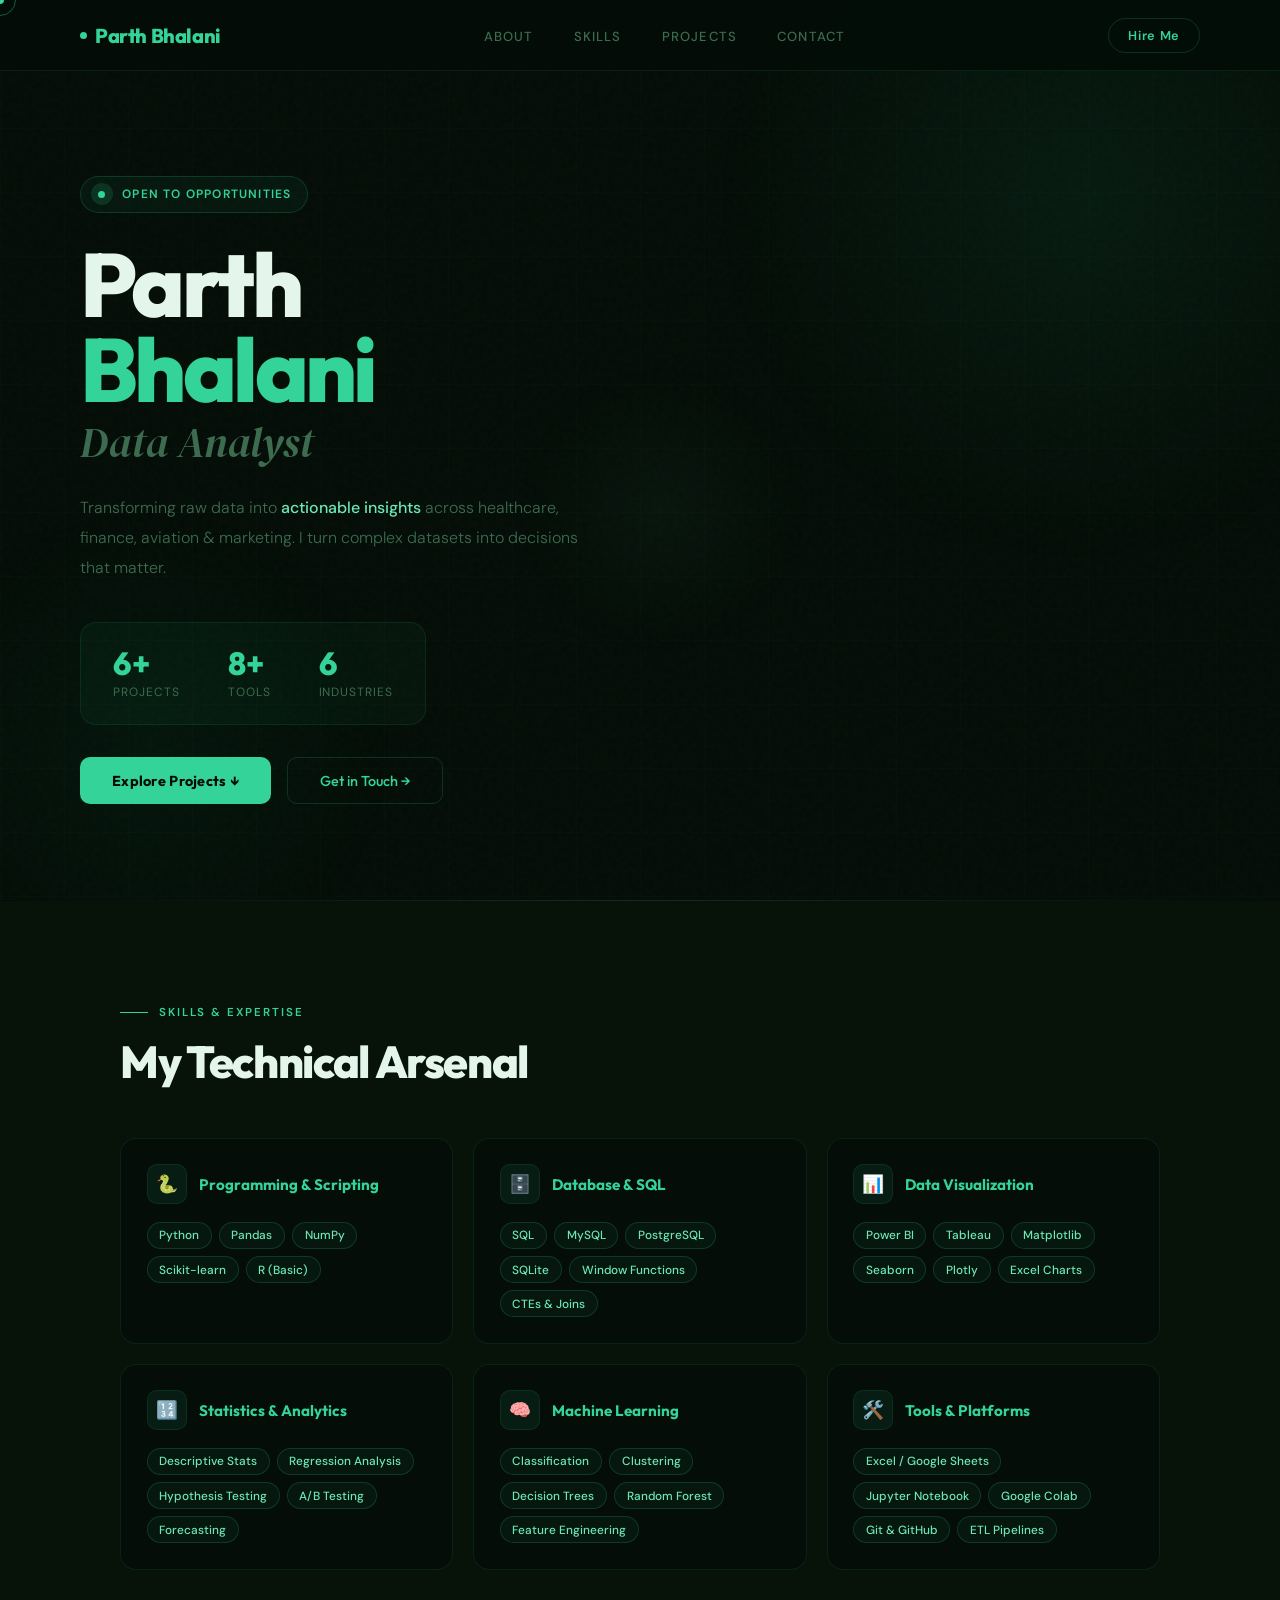
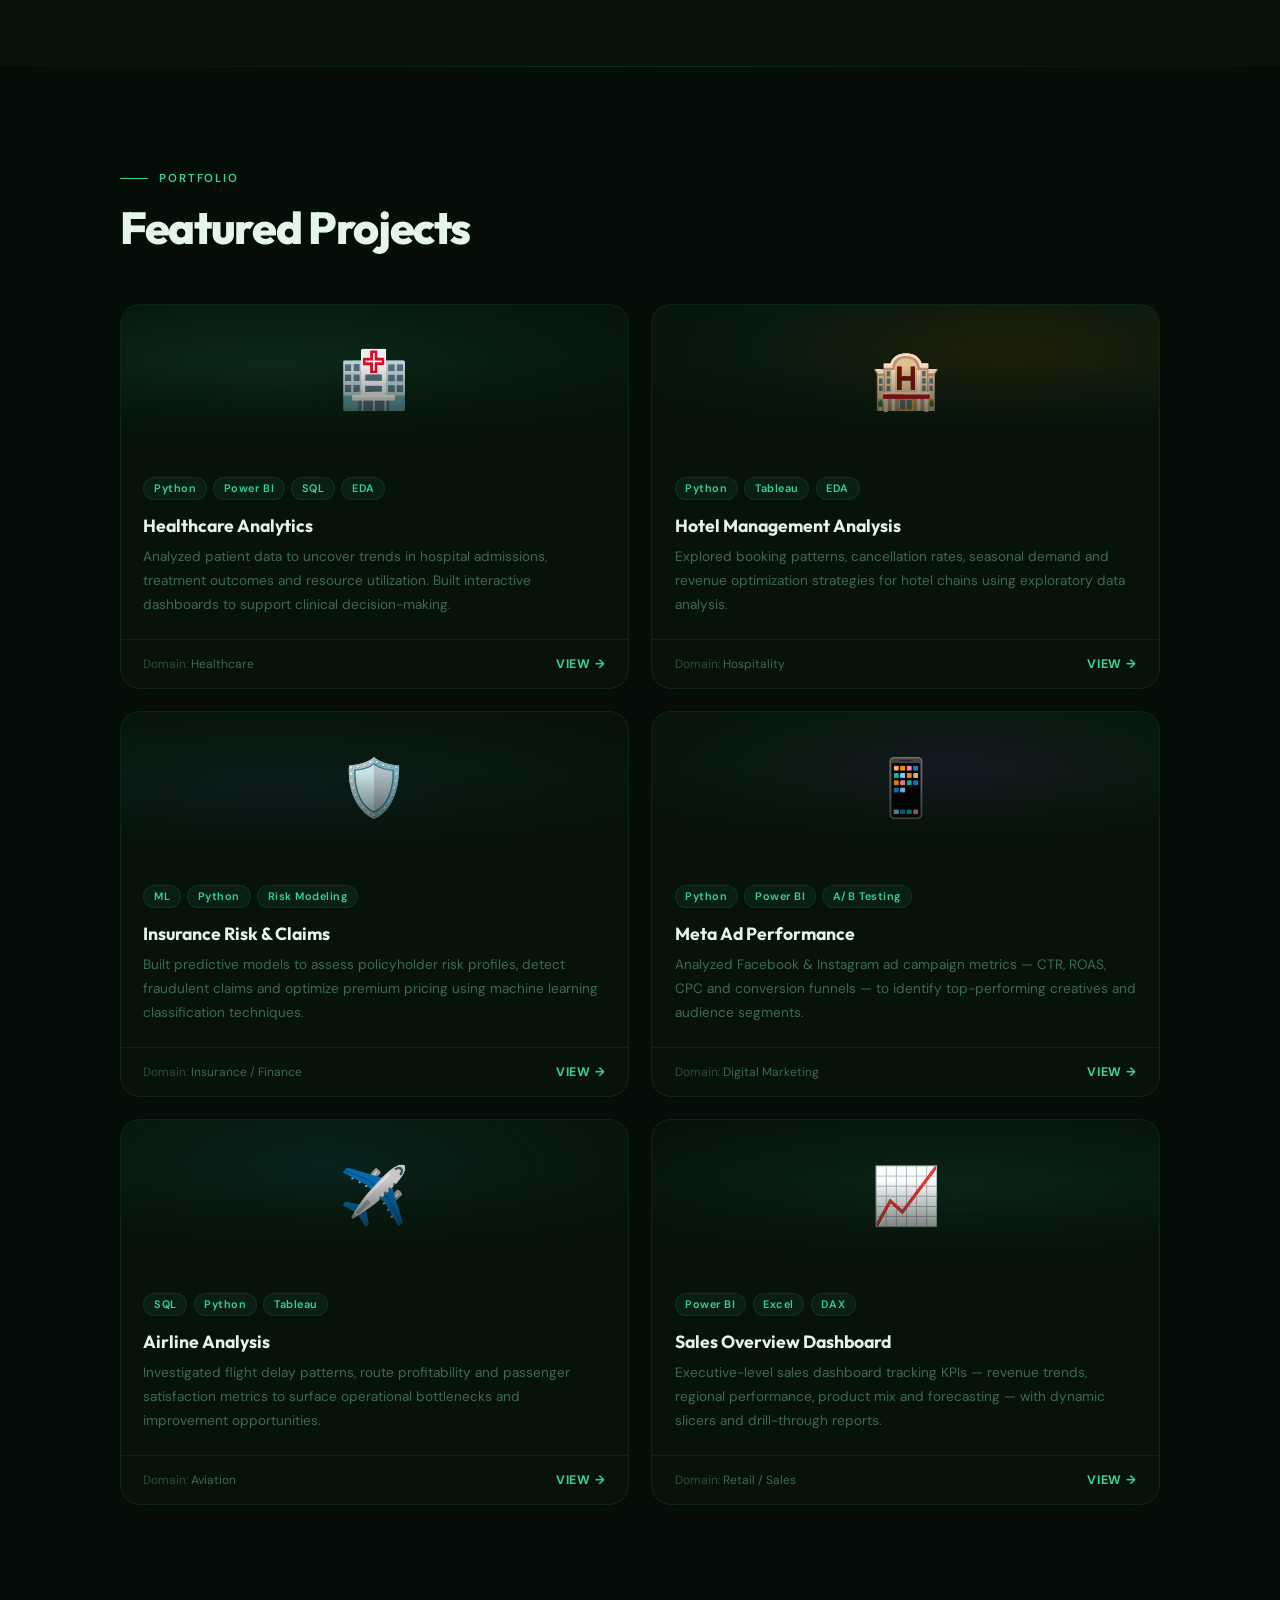
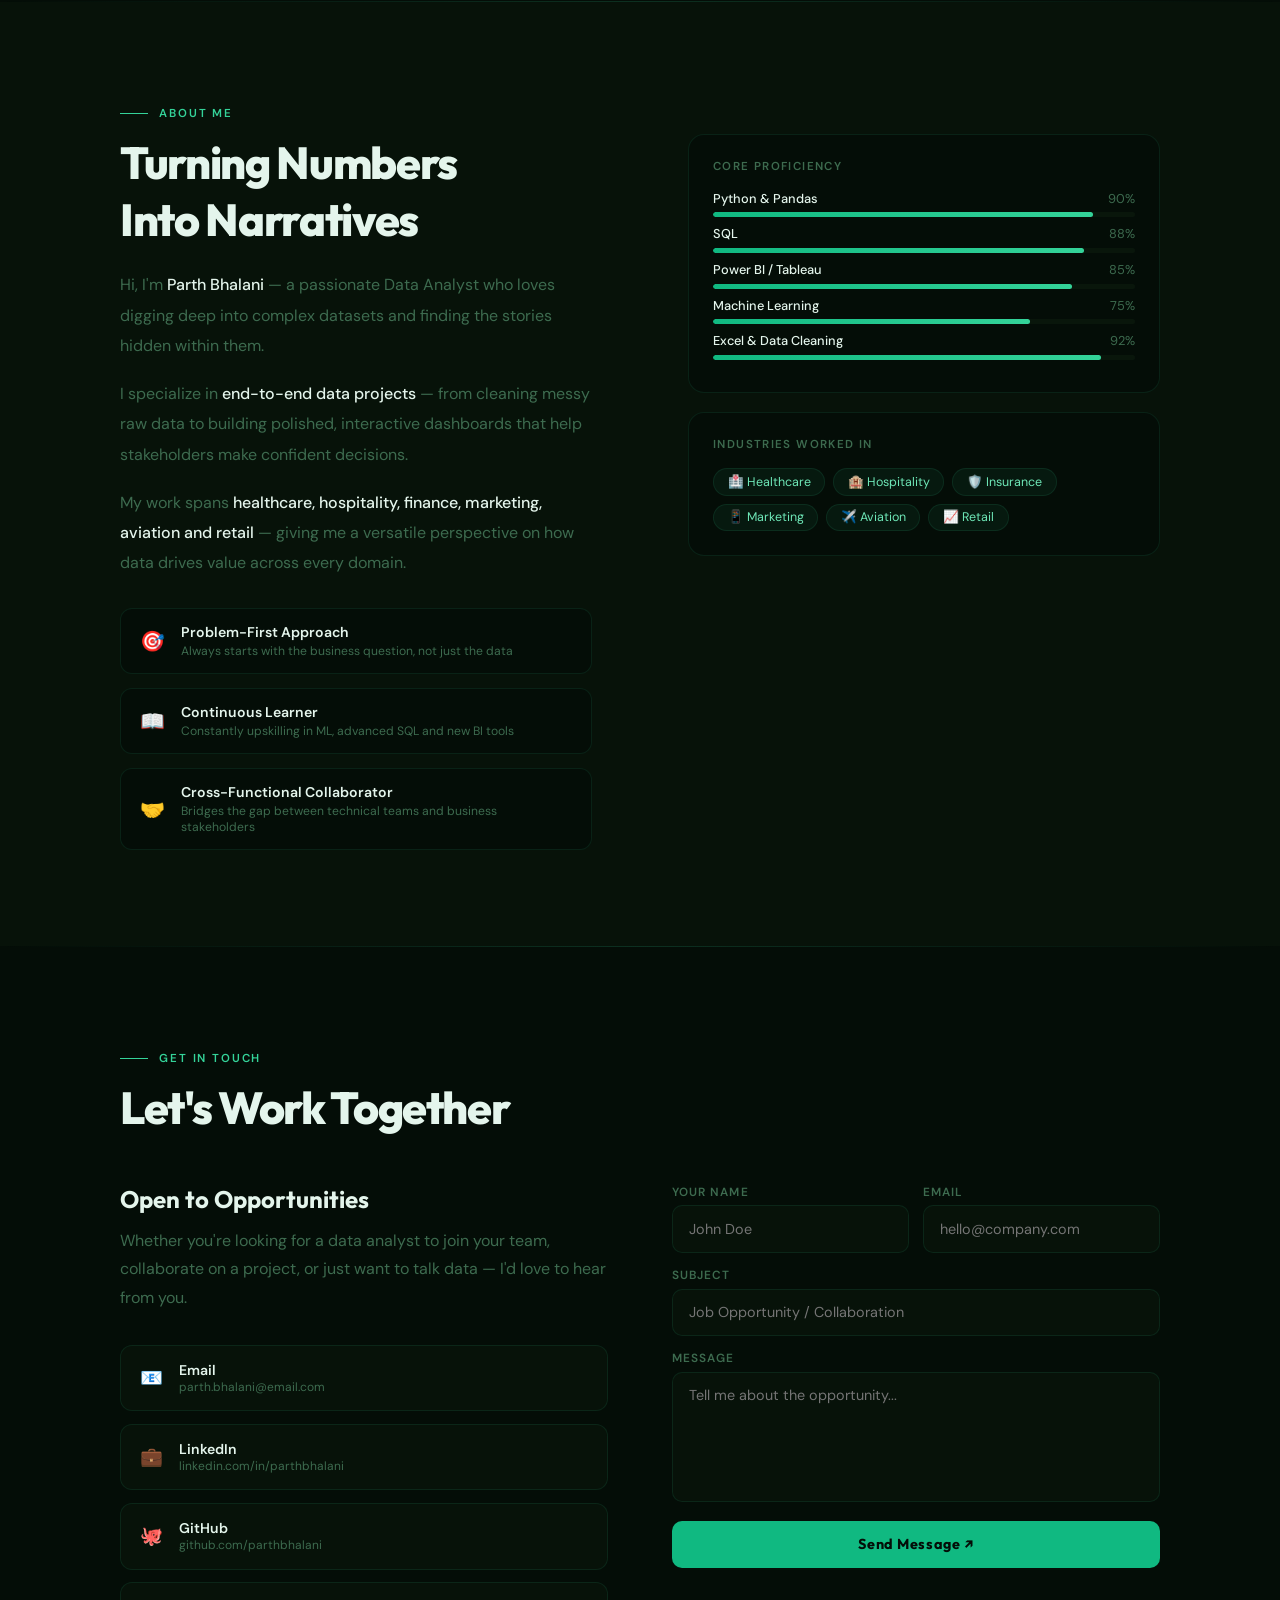
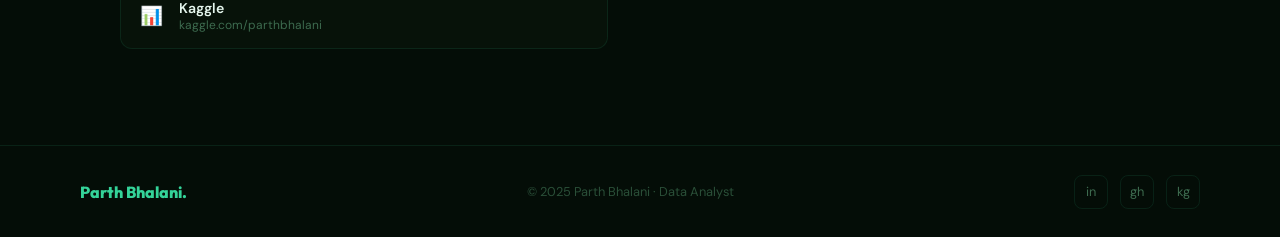
==== commit e40f37be: "Add files via upload" ====
--- a/index.html
+++ b/index.html
@@ -1,241 +1,812 @@
-<!DOCTYPE HTML>
-<!--
-	Massively by HTML5 UP
-	html5up.net | @ajlkn
-	Free for personal and commercial use under the CCA 3.0 license (html5up.net/license)
--->
-<html>
-	<head>
-		<title>Massively by HTML5 UP</title>
-		<meta charset="utf-8" />
-		<meta name="viewport" content="width=device-width, initial-scale=1, user-scalable=no" />
-		<link rel="stylesheet" href="assets/css/main.css" />
-		<noscript><link rel="stylesheet" href="assets/css/noscript.css" /></noscript>
-	</head>
-	<body class="is-preload">
-
-		<!-- Wrapper -->
-			<div id="wrapper" class="fade-in">
-
-				<!-- Intro -->
-					<div id="intro">
-						<h1>PARTH<br />
-						BHALANI</h1>
-						<p>A <strong>Data Analyst</strong> who loves uncovering insights from data using 
-    Python, SQL, Power BI, and Excel.</p>
-						<ul class="actions">
-							<li><a href="#header" class="button icon solid solo fa-arrow-down scrolly">Continue</a></li>
-						</ul>
-					</div>
-
-				<!-- Header -->
-					<header id="header">
-						<a href="index.html" class="logo">Massively</a>
-					</header>
-
-				<!-- Nav -->
-					<nav id="nav">
-						<ul class="links">
-							<li class="active"><a href="index.html">This is Massively</a></li>
-							<li><a href="generic.html">Generic Page</a></li>
-							<li><a href="elements.html">Elements Reference</a></li>
-						</ul>
-						<ul class="icons">
-							<li><a href="#" class="icon brands fa-twitter"><span class="label">Twitter</span></a></li>
-							<li><a href="#" class="icon brands fa-facebook-f"><span class="label">Facebook</span></a></li>
-							<li><a href="#" class="icon brands fa-instagram"><span class="label">Instagram</span></a></li>
-							<li><a href="#" class="icon brands fa-github"><span class="label">GitHub</span></a></li>
-						</ul>
-					</nav>
-
-				<!-- Main -->
-					<div id="main">
-
-						<!-- About Me Section -->
-  <section id="about">
-    <header class="major">
-      <h2>About Me</h2>
-    </header>
-    <p>
-      Hello! I'm <strong>Parth Bhalani</strong> — a detail-oriented and curious 
-      <strong>Data Analyst</strong> with a passion for turning numbers into insights that tell a story. 
-      I specialize in <strong>Python</strong>, <strong>SQL</strong>, <strong>Power BI</strong>, and <strong>Excel</strong> 
-      to collect, clean, and visualize data that supports business growth.
-    </p>
-    <p>
-      I enjoy exploring complex datasets, finding trends, and creating dashboards that make 
-      data easy to understand. Whether it’s analyzing sales performance, customer behavior, 
-      or forecasting business outcomes — I aim to bring clarity and impact through data.
-    </p>
-    <p>
-      When I’m not analyzing data, I love learning new analytical tools and improving 
-      my visualization and storytelling skills to make data truly come alive.
-    </p>
-  </section>
-
-						<!-- Projects Section -->
-<section id="projects" class="posts">
-  <header class="section-header">
-    <h2 class="section-title">My Projects</h2>
-  </header>
-
-
-  <!-- Project 1 -->
-  <article>
-    <header>
-      <span class="date">Power BI</span>
-      <h2><a href="#">Sales Performance Dashboard</a></h2>
-    </header>
-    <a href="images/project1.jpg" class="image fit"><img src="images/project1.jpg" alt="Sales Dashboard" /></a>
-    <p>
-      An interactive Power BI dashboard analyzing sales data across regions, products, 
-      and customer segments. Helps identify top-performing categories and revenue trends 
-      with clear visual insights.
-    </p>
-    <ul class="actions special">
-      <li><a href="https://app.powerbi.com/your-dashboard-link" target="_blank" class="button">View Project</a></li>
-    </ul>
-  </article>
-
-  <!-- Project 2 -->
-  <article>
-    <header>
-      <span class="date">Python + SQL</span>
-      <h2><a href="#">Customer Segmentation Analysis</a></h2>
-    </header>
-    <a href="images/project2.jpg" class="image fit"><img src="images/project2.jpg" alt="Customer Segmentation" /></a>
-    <p>
-      A data-driven clustering model built using Python and SQL to group customers by 
-      purchasing patterns and demographics, improving targeted marketing and retention.
-    </p>
-    <ul class="actions special">
-      <li><a href="https://github.com/parthbhalani/customer-segmentation" target="_blank" class="button">View on GitHub</a></li>
-    </ul>
-  </article>
-
-  <!-- Project 3 -->
-  <article>
-    <header>
-      <span class="date">Excel + VBA</span>
-      <h2><a href="#">Automated KPI Report</a></h2>
-    </header>
-    <a href="images/project3.jpg" class="image fit"><img src="images/project3.jpg" alt="KPI Report" /></a>
-    <p>
-      Automated KPI tracking using Excel and VBA, reducing manual reporting time by 60%. 
-      Includes dynamic visuals and performance summaries for real-time decision-making.
-    </p>
-    <ul class="actions special">
-      <li><a href="https://drive.google.com/your-excel-file" target="_blank" class="button">View Report</a></li>
-    </ul>
-  </article>
-
-  <!-- Project 4 -->
-  <article>
-    <header>
-      <span class="date">Python</span>
-      <h2><a href="#">Data Cleaning & EDA</a></h2>
-    </header>
-    <a href="images/project4.jpg" class="image fit"><img src="images/project4.jpg" alt="EDA" /></a>
-    <p>
-      Conducted exploratory data analysis (EDA) on raw datasets using pandas and matplotlib, 
-      identifying missing values, outliers, and key insights that informed better data modeling.
-    </p>
-    <ul class="actions special">
-      <li><a href="https://github.com/parthbhalani/eda-analysis" target="_blank" class="button">View on GitHub</a></li>
-    </ul>
-  </article>
-</section>
-
-
-						<!-- Footer -->
-						<!--	<footer>
-								<div class="pagination">-->
-									<!--<a href="#" class="previous">Prev</a>-->
-								<!--	<a href="#" class="page active">1</a>
-									<a href="#" class="page">2</a>
-									<a href="#" class="page">3</a>
-									<span class="extra">&hellip;</span>
-									<a href="#" class="page">8</a>
-									<a href="#" class="page">9</a>
-									<a href="#" class="page">10</a>
-									<a href="#" class="next">Next</a>
-								</div>
-							</footer>-->
-
-					</div>
-
-				<!-- Footer -->
-					<footer id="footer">
-						<section>
-							<form method="post" action="#">
-								<div class="fields">
-									<div class="field">
-										<label for="name">Name</label>
-										<input type="text" name="name" id="name" />
-									</div>
-									<div class="field">
-										<label for="email">Email</label>
-										<input type="text" name="email" id="email" />
-									</div>
-									<div class="field">
-										<label for="message">Message</label>
-										<textarea name="message" id="message" rows="3"></textarea>
-									</div>
-								</div>
-								<ul class="actions">
-									<li><input type="submit" value="Send Message" /></li>
-								</ul>
-							</form>
-						</section>
-						<section class="split contact">
-							<section class="alt">
-								<h3>Address</h3>
-								<p>1234 Somewhere Road #87257<br />
-								Nashville, TN 00000-0000</p>
-							</section>
-							<section>
-								<h3>Phone</h3>
-								<p><a href="#">(000) 000-0000</a></p>
-							</section>
-							<section>
-								<h3>Email</h3>
-								<p><a href="#">info@untitled.tld</a></p>
-							</section>
-							<section>
-								<h3>Social</h3>
-								<ul class="icons alt">
-									<li><a href="#" class="icon brands alt fa-twitter"><span class="label">Twitter</span></a></li>
-									<li><a href="#" class="icon brands alt fa-facebook-f"><span class="label">Facebook</span></a></li>
-									<li><a href="#" class="icon brands alt fa-instagram"><span class="label">Instagram</span></a></li>
-									<li><a href="#" class="icon brands alt fa-github"><span class="label">GitHub</span></a></li>
-								</ul>
-							</section>
-						</section>
-					</footer>
-
-				<!-- Copyright -->
-					<div id="copyright">
-						<ul><li>&copy; Untitled</li><li>Design: <a href="https://html5up.net">HTML5 UP</a></li></ul>
-					</div>
-
-			</div>
-
-		<!-- Scripts -->
-			<script src="assets/js/jquery.min.js"></script>
-			<script src="assets/js/jquery.scrollex.min.js"></script>
-			<script src="assets/js/jquery.scrolly.min.js"></script>
-			<script src="assets/js/browser.min.js"></script>
-			<script src="assets/js/breakpoints.min.js"></script>
-			<script src="assets/js/util.js"></script>
-			<script src="assets/js/main.js"></script>
-
-	</body>
-
-</html>
-
-
-
-
-
-
-
+<!DOCTYPE html>
+<html lang="en">
+<head>
+<meta charset="UTF-8">
+<meta name="viewport" content="width=device-width, initial-scale=1.0">
+<title>Parth Bhalani | Data Analyst</title>
+<link href="https://fonts.googleapis.com/css2?family=Outfit:wght@300;400;500;600;700;800&family=DM+Serif+Display:ital@0;1&family=DM+Sans:wght@300;400;500&display=swap" rel="stylesheet">
+<style>
+  :root {
+    --bg:       #040d07;
+    --bg2:      #071209;
+    --bg3:      #09160b;
+    --accent:   #34d399;
+    --accent2:  #10b981;
+    --accent3:  #6ee7b7;
+    --glow:     rgba(52,211,153,0.12);
+    --border:   rgba(52,211,153,0.1);
+    --border2:  rgba(52,211,153,0.18);
+    --text:     #e4f5ec;
+    --muted:    #3d6b4f;
+    --muted2:   #2a4f38;
+    --surface:  rgba(52,211,153,0.04);
+  }
+
+  *, *::before, *::after { margin:0; padding:0; box-sizing:border-box; }
+  html { scroll-behavior: smooth; }
+
+  body {
+    font-family: 'DM Sans', sans-serif;
+    background: var(--bg);
+    color: var(--text);
+    overflow-x: hidden;
+    cursor: none;
+  }
+
+  /* ── CURSOR ── */
+  #cur  { width:8px; height:8px; background:var(--accent); border-radius:50%; position:fixed; pointer-events:none; z-index:9999; transform:translate(-50%,-50%); transition:transform .1s; mix-blend-mode:screen; }
+  #cur2 { width:32px; height:32px; border:1.5px solid rgba(52,211,153,.4); border-radius:50%; position:fixed; pointer-events:none; z-index:9998; transform:translate(-50%,-50%); transition:width .2s,height .2s; }
+
+  /* ── NOISE OVERLAY ── */
+  body::after {
+    content:''; position:fixed; inset:0; pointer-events:none; z-index:1;
+    background-image: url("data:image/svg+xml,%3Csvg viewBox='0 0 200 200' xmlns='http://www.w3.org/2000/svg'%3E%3Cfilter id='n'%3E%3CfeTurbulence type='fractalNoise' baseFrequency='0.9' numOctaves='4' stitchTiles='stitch'/%3E%3C/filter%3E%3Crect width='100%25' height='100%25' filter='url(%23n)' opacity='1'/%3E%3C/svg%3E");
+    opacity: 0.025;
+  }
+
+  /* ── GRID ── */
+  body::before {
+    content:''; position:fixed; inset:0; pointer-events:none; z-index:0;
+    background-image:
+      linear-gradient(rgba(52,211,153,.025) 1px, transparent 1px),
+      linear-gradient(90deg, rgba(52,211,153,.025) 1px, transparent 1px);
+    background-size: 64px 64px;
+  }
+
+  /* ── NAV ── */
+  nav {
+    position:fixed; top:0; width:100%; z-index:100;
+    padding:1.1rem 5rem;
+    display:flex; justify-content:space-between; align-items:center;
+    background: rgba(4,13,7,0.88);
+    backdrop-filter: blur(24px);
+    border-bottom: 1px solid var(--border);
+  }
+  .nav-logo {
+    font-family:'Outfit',sans-serif; font-weight:800; font-size:1.25rem;
+    color:var(--accent); letter-spacing:-.02em;
+    display:flex; align-items:center; gap:.5rem;
+  }
+  .nav-logo-dot { width:7px; height:7px; background:var(--accent); border-radius:50%; animation:blink 2s ease infinite; }
+  @keyframes blink{0%,100%{opacity:1;transform:scale(1)}50%{opacity:.4;transform:scale(.8)}}
+  .nav-links { display:flex; gap:2.5rem; list-style:none; }
+  .nav-links a {
+    font-size:.82rem; font-weight:500; letter-spacing:.09em; text-transform:uppercase;
+    color:var(--muted); text-decoration:none; transition:color .2s; position:relative;
+  }
+  .nav-links a::after { content:''; position:absolute; bottom:-4px; left:0; width:0; height:1px; background:var(--accent); transition:width .3s; }
+  .nav-links a:hover { color:var(--accent); }
+  .nav-links a:hover::after { width:100%; }
+  .nav-hire {
+    font-size:.8rem; font-weight:600; padding:.5rem 1.2rem;
+    border:1px solid var(--border2); border-radius:100px;
+    color:var(--accent); text-decoration:none;
+    transition:all .2s; letter-spacing:.05em;
+  }
+  .nav-hire:hover { background:var(--accent); color:var(--bg); }
+
+  /* ── HERO ── */
+  .hero {
+    min-height:100vh; display:flex; align-items:center;
+    padding:9rem 5rem 4rem; position:relative; overflow:hidden;
+  }
+  /* big glow orbs */
+  .orb { position:absolute; border-radius:50%; pointer-events:none; }
+  .orb1 { width:800px; height:800px; top:-200px; right:-200px;
+    background:radial-gradient(circle,rgba(52,211,153,.07) 0%,transparent 65%);
+    animation:drift 10s ease-in-out infinite; }
+  .orb2 { width:500px; height:500px; bottom:-100px; left:-100px;
+    background:radial-gradient(circle,rgba(16,185,129,.05) 0%,transparent 70%);
+    animation:drift 14s ease-in-out infinite reverse; }
+  .orb3 { width:300px; height:300px; top:40%; left:40%;
+    background:radial-gradient(circle,rgba(110,231,183,.04) 0%,transparent 70%);
+    animation:drift 8s ease-in-out infinite 3s; }
+  @keyframes drift { 0%,100%{transform:translate(0,0)} 33%{transform:translate(30px,-20px)} 66%{transform:translate(-20px,15px)} }
+
+  .hero-content { position:relative; z-index:2; max-width:680px; }
+
+  .hero-eyebrow {
+    display:inline-flex; align-items:center; gap:.6rem;
+    border:1px solid var(--border2); border-radius:100px;
+    padding:.4rem 1rem .4rem .6rem;
+    font-size:.75rem; font-weight:600; letter-spacing:.1em; text-transform:uppercase;
+    color:var(--accent); margin-bottom:1.8rem;
+    animation:fadeUp .7s ease both;
+    background: rgba(52,211,153,.05);
+  }
+  .eyebrow-dot { width:22px; height:22px; border-radius:50%; background:rgba(52,211,153,.15); display:flex; align-items:center; justify-content:center; }
+  .eyebrow-dot::after { content:''; width:7px; height:7px; background:var(--accent); border-radius:50%; animation:blink 1.5s ease infinite; }
+
+  .hero-name {
+    font-family:'Outfit',sans-serif; font-size:clamp(3.2rem,7vw,5.8rem);
+    font-weight:800; line-height:.95; letter-spacing:-.04em;
+    animation:fadeUp .7s .1s ease both;
+  }
+  .hero-name .first { color:var(--text); }
+  .hero-name .last  { color:var(--accent); }
+  .hero-role {
+    font-family:'DM Serif Display',serif; font-style:italic;
+    font-size:clamp(1.6rem,3.5vw,2.6rem); color:var(--muted);
+    margin-top:.4rem; line-height:1.2;
+    animation:fadeUp .7s .18s ease both;
+  }
+
+  .hero-desc {
+    margin-top:1.6rem; font-size:1rem; line-height:1.85; color:var(--muted);
+    max-width:500px; font-weight:300;
+    animation:fadeUp .7s .26s ease both;
+  }
+  .hero-desc strong { color:var(--accent3); font-weight:500; }
+
+  .hero-stats {
+    display:flex; gap:3rem; margin-top:2.5rem;
+    padding:1.5rem 2rem; border-radius:16px;
+    border:1px solid var(--border);
+    background:var(--surface);
+    animation:fadeUp .7s .34s ease both;
+    width:fit-content;
+  }
+  .stat-val { font-family:'Outfit',sans-serif; font-size:2rem; font-weight:800; color:var(--accent); line-height:1; }
+  .stat-lbl { font-size:.75rem; color:var(--muted); margin-top:.3rem; text-transform:uppercase; letter-spacing:.08em; }
+
+  .hero-btns {
+    display:flex; gap:1rem; margin-top:2rem;
+    animation:fadeUp .7s .42s ease both;
+  }
+  .btn-solid {
+    display:inline-flex; align-items:center; gap:.5rem;
+    padding:.85rem 2rem; background:var(--accent); color:var(--bg);
+    font-family:'Outfit',sans-serif; font-weight:700; font-size:.9rem;
+    border-radius:10px; text-decoration:none; border:none; cursor:none;
+    transition:all .2s; letter-spacing:.02em;
+  }
+  .btn-solid:hover { background:var(--accent3); transform:translateY(-2px); box-shadow:0 10px 35px rgba(52,211,153,.3); }
+  .btn-ghost {
+    display:inline-flex; align-items:center; gap:.5rem;
+    padding:.85rem 2rem; background:transparent; color:var(--accent);
+    font-family:'Outfit',sans-serif; font-weight:500; font-size:.9rem;
+    border-radius:10px; text-decoration:none;
+    border:1px solid var(--border2); cursor:none;
+    transition:all .2s;
+  }
+  .btn-ghost:hover { background:rgba(52,211,153,.07); transform:translateY(-2px); }
+
+  @keyframes fadeUp { from{opacity:0;transform:translateY(22px)} to{opacity:1;transform:translateY(0)} }
+
+  /* ── SCROLL REVEAL ── */
+  .reveal { opacity:0; transform:translateY(28px); transition:opacity .75s ease, transform .75s ease; }
+  .reveal.on { opacity:1; transform:translateY(0); }
+
+  /* ── SECTION COMMONS ── */
+  .sec { position:relative; z-index:2; }
+  .inner { max-width:1200px; margin:0 auto; padding:6rem 5rem; }
+  .sec-label {
+    display:inline-flex; align-items:center; gap:.7rem;
+    font-size:.72rem; font-weight:600; letter-spacing:.16em; text-transform:uppercase;
+    color:var(--accent); margin-bottom:.8rem;
+  }
+  .sec-label::before { content:''; width:28px; height:1px; background:var(--accent); }
+  .sec-title {
+    font-family:'Outfit',sans-serif;
+    font-size:clamp(2rem,4vw,2.8rem); font-weight:800; letter-spacing:-.03em;
+    margin-bottom:3rem;
+  }
+
+  /* ── SKILLS ── */
+  .skills-sec { background:var(--bg2); }
+  .skills-grid { display:grid; grid-template-columns:repeat(auto-fill,minmax(310px,1fr)); gap:1.25rem; }
+  .sk-card {
+    background:var(--bg); border:1px solid var(--border);
+    border-radius:16px; padding:1.6rem;
+    transition:border-color .3s, transform .3s, box-shadow .3s;
+  }
+  .sk-card:hover { border-color:var(--border2); transform:translateY(-5px); box-shadow:0 16px 48px rgba(52,211,153,.07); }
+  .sk-head { display:flex; align-items:center; gap:.75rem; margin-bottom:1.1rem; }
+  .sk-ico {
+    width:40px; height:40px; border-radius:10px;
+    background:rgba(52,211,153,.08); border:1px solid var(--border);
+    display:flex; align-items:center; justify-content:center; font-size:1.1rem; flex-shrink:0;
+  }
+  .sk-name { font-family:'Outfit',sans-serif; font-size:.95rem; font-weight:700; color:var(--accent); }
+  .sk-tags { display:flex; flex-wrap:wrap; gap:.45rem; }
+  .sk-tag {
+    font-size:.74rem; font-weight:500; padding:.28rem .72rem;
+    border-radius:100px; border:1px solid rgba(52,211,153,.18);
+    color:var(--accent3); background:rgba(52,211,153,.05);
+    transition:all .2s;
+  }
+  .sk-tag:hover { background:rgba(52,211,153,.12); }
+
+  /* ── PROJECTS ── */
+  .proj-grid { display:grid; grid-template-columns:repeat(auto-fill,minmax(350px,1fr)); gap:1.4rem; }
+  .proj-card {
+    background:var(--bg2); border:1px solid var(--border);
+    border-radius:20px; overflow:hidden;
+    transition:all .3s; position:relative;
+  }
+  .proj-card::before {
+    content:''; position:absolute; top:0; left:0; right:0; height:2px;
+    background:linear-gradient(90deg,transparent,var(--accent),transparent);
+    opacity:0; transition:opacity .3s;
+  }
+  .proj-card:hover { border-color:var(--border2); transform:translateY(-6px); box-shadow:0 24px 60px rgba(0,0,0,.5); }
+  .proj-card:hover::before { opacity:1; }
+
+  .proj-vis {
+    height:150px; display:flex; align-items:center; justify-content:center;
+    font-size:3.5rem; position:relative; overflow:hidden;
+  }
+  .proj-vis::after { content:''; position:absolute; inset:0; background:linear-gradient(to bottom,transparent 40%,var(--bg2)); }
+
+  .pv1 { background:radial-gradient(ellipse at 30% 40%, rgba(52,211,153,.12), rgba(16,185,129,.06), transparent); }
+  .pv2 { background:radial-gradient(ellipse at 70% 30%, rgba(245,158,11,.1), rgba(52,211,153,.04), transparent); }
+  .pv3 { background:radial-gradient(ellipse at 30% 60%, rgba(59,130,246,.1), rgba(52,211,153,.04), transparent); }
+  .pv4 { background:radial-gradient(ellipse at 60% 40%, rgba(139,92,246,.1), rgba(52,211,153,.04), transparent); }
+  .pv5 { background:radial-gradient(ellipse at 40% 30%, rgba(6,182,212,.1), rgba(52,211,153,.04), transparent); }
+  .pv6 { background:radial-gradient(ellipse at 60% 50%, rgba(52,211,153,.1), rgba(16,185,129,.06), transparent); }
+
+  .proj-body { padding:1.4rem; }
+  .proj-badges { display:flex; flex-wrap:wrap; gap:.4rem; margin-bottom:.9rem; }
+  .proj-badge {
+    font-size:.68rem; font-weight:600; letter-spacing:.05em;
+    padding:.22rem .6rem; border-radius:100px;
+    color:var(--accent); background:rgba(52,211,153,.07); border:1px solid var(--border);
+  }
+  .proj-title { font-family:'Outfit',sans-serif; font-size:1.1rem; font-weight:700; margin-bottom:.5rem; }
+  .proj-desc { font-size:.85rem; line-height:1.75; color:var(--muted); }
+  .proj-foot {
+    padding:1rem 1.4rem; border-top:1px solid var(--border);
+    display:flex; justify-content:space-between; align-items:center;
+  }
+  .proj-domain { font-size:.75rem; color:var(--muted2); }
+  .proj-domain span { color:var(--muted); }
+  .proj-arrow {
+    font-size:.78rem; font-weight:700; color:var(--accent); text-decoration:none;
+    letter-spacing:.06em; text-transform:uppercase;
+    display:flex; align-items:center; gap:.3rem;
+    transition:gap .2s;
+  }
+  .proj-arrow:hover { gap:.6rem; }
+
+  /* ── ABOUT ── */
+  .about-sec { background:var(--bg2); }
+  .about-layout { display:grid; grid-template-columns:1fr 1fr; gap:6rem; align-items:start; }
+  .about-text p { font-size:1rem; line-height:1.9; color:var(--muted); margin-bottom:1.1rem; }
+  .about-text p strong { color:var(--text); font-weight:500; }
+  .about-hl-list { margin-top:1.8rem; display:flex; flex-direction:column; gap:.85rem; }
+  .about-hl {
+    display:flex; align-items:center; gap:1rem;
+    padding:.9rem 1.2rem; border-radius:12px;
+    background:var(--bg); border:1px solid var(--border);
+    transition:border-color .2s;
+  }
+  .about-hl:hover { border-color:var(--border2); }
+  .hl-ico { font-size:1.25rem; }
+  .hl-title { font-size:.88rem; font-weight:600; color:var(--text); margin-bottom:.1rem; }
+  .hl-sub { font-size:.76rem; color:var(--muted); }
+
+  .about-right { display:flex; flex-direction:column; gap:1.2rem; }
+  .prof-card {
+    background:var(--bg); border:1px solid var(--border);
+    border-radius:16px; padding:1.5rem;
+  }
+  .prof-card-lbl { font-size:.72rem; font-weight:600; letter-spacing:.12em; text-transform:uppercase; color:var(--muted); margin-bottom:1rem; }
+  .bar-row { margin:.5rem 0; }
+  .bar-labels { display:flex; justify-content:space-between; font-size:.8rem; margin-bottom:.35rem; }
+  .bar-n { color:var(--text); font-weight:500; }
+  .bar-p { color:var(--muted); }
+  .bar-track { height:5px; background:var(--bg3); border-radius:100px; overflow:hidden; }
+  .bar-fill { height:100%; border-radius:100px; background:linear-gradient(90deg,var(--accent2),var(--accent)); }
+
+  .industry-card {
+    background:var(--bg); border:1px solid var(--border);
+    border-radius:16px; padding:1.5rem;
+  }
+  .ind-title { font-size:.72rem; font-weight:600; letter-spacing:.12em; text-transform:uppercase; color:var(--muted); margin-bottom:1rem; }
+  .ind-chips { display:flex; flex-wrap:wrap; gap:.5rem; }
+  .ind-chip {
+    font-size:.78rem; padding:.3rem .85rem; border-radius:100px;
+    background:rgba(52,211,153,.06); border:1px solid var(--border);
+    color:var(--accent3); transition:all .2s;
+  }
+  .ind-chip:hover { background:rgba(52,211,153,.12); border-color:var(--border2); }
+
+  /* ── CONTACT ── */
+  .contact-grid { display:grid; grid-template-columns:1fr 1fr; gap:4rem; align-items:start; }
+  .contact-left h3 { font-family:'Outfit',sans-serif; font-size:1.5rem; font-weight:700; margin-bottom:.8rem; }
+  .contact-left p { color:var(--muted); line-height:1.8; margin-bottom:2rem; }
+  .clink-list { display:flex; flex-direction:column; gap:.8rem; }
+  .clink {
+    display:flex; align-items:center; gap:1rem;
+    padding:.95rem 1.2rem; border-radius:12px;
+    background:var(--bg2); border:1px solid var(--border);
+    text-decoration:none; color:var(--text); transition:all .2s;
+  }
+  .clink:hover { border-color:var(--border2); transform:translateX(5px); }
+  .clink-ico { font-size:1.15rem; }
+  .clink-main { font-size:.88rem; font-weight:600; }
+  .clink-sub { font-size:.75rem; color:var(--muted); }
+
+  .contact-form { display:flex; flex-direction:column; gap:.9rem; }
+  .f-lbl { font-size:.74rem; font-weight:600; letter-spacing:.09em; text-transform:uppercase; color:var(--muted); display:block; margin-bottom:.35rem; }
+  .f-inp, .f-ta {
+    width:100%; background:var(--bg2); border:1px solid var(--border);
+    border-radius:10px; padding:.85rem 1rem;
+    color:var(--text); font-family:'DM Sans',sans-serif; font-size:.9rem;
+    outline:none; transition:border-color .2s;
+  }
+  .f-inp:focus, .f-ta:focus { border-color:var(--border2); }
+  .f-ta { height:130px; resize:none; }
+  .f-row { display:grid; grid-template-columns:1fr 1fr; gap:.9rem; }
+  .f-submit {
+    padding:.9rem; background:var(--accent2); color:var(--bg);
+    font-family:'Outfit',sans-serif; font-size:.9rem; font-weight:700;
+    border:none; border-radius:10px; cursor:none; transition:all .2s;
+    letter-spacing:.04em;
+  }
+  .f-submit:hover { background:var(--accent); box-shadow:0 8px 32px rgba(52,211,153,.3); }
+
+  /* ── FOOTER ── */
+  footer {
+    position:relative; z-index:2;
+    border-top:1px solid var(--border);
+    padding:1.8rem 5rem;
+    display:flex; justify-content:space-between; align-items:center;
+    background:var(--bg);
+  }
+  .f-logo { font-family:'Outfit',sans-serif; font-weight:800; font-size:1rem; color:var(--accent); }
+  .f-copy { font-size:.8rem; color:var(--muted2); }
+  .f-soc { display:flex; gap:.75rem; }
+  .f-soc a {
+    width:34px; height:34px; border:1px solid var(--border); border-radius:8px;
+    display:flex; align-items:center; justify-content:center;
+    color:var(--muted); font-size:.8rem; text-decoration:none;
+    transition:all .2s;
+  }
+  .f-soc a:hover { border-color:var(--accent); color:var(--accent); transform:translateY(-2px); }
+
+  /* ── DIVIDER ── */
+  .sec-div {
+    position:relative; z-index:2;
+    height:1px; background:linear-gradient(90deg,transparent,var(--border2),transparent);
+  }
+
+  @media(max-width:768px){
+    nav { padding:1rem 1.5rem; }
+    .nav-links,.nav-hire { display:none; }
+    .hero { padding:7rem 1.5rem 3rem; }
+    .inner { padding:4rem 1.5rem; }
+    .about-layout,.contact-grid,.f-row { grid-template-columns:1fr; gap:2rem; }
+    footer { flex-direction:column; gap:1rem; padding:1.5rem; text-align:center; }
+  }
+</style>
+</head>
+<body>
+
+<!-- cursor -->
+<div id="cur"></div>
+<div id="cur2"></div>
+
+<!-- NAV -->
+<nav>
+  <div class="nav-logo">
+    <div class="nav-logo-dot"></div>
+    Parth Bhalani
+  </div>
+  <ul class="nav-links">
+    <li><a href="#about">About</a></li>
+    <li><a href="#skills">Skills</a></li>
+    <li><a href="#projects">Projects</a></li>
+    <li><a href="#contact">Contact</a></li>
+  </ul>
+  <a href="#contact" class="nav-hire">Hire Me</a>
+</nav>
+
+<!-- HERO -->
+<section class="hero sec" id="home">
+  <div class="orb orb1"></div>
+  <div class="orb orb2"></div>
+  <div class="orb orb3"></div>
+  <div class="hero-content">
+    <div class="hero-eyebrow">
+      <div class="eyebrow-dot"></div>
+      Open to Opportunities
+    </div>
+    <h1 class="hero-name">
+      <span class="first">Parth</span><br>
+      <span class="last">Bhalani</span>
+    </h1>
+    <div class="hero-role">Data Analyst</div>
+    <p class="hero-desc">
+      Transforming raw data into <strong>actionable insights</strong> across healthcare, finance, aviation & marketing. I turn complex datasets into decisions that matter.
+    </p>
+    <div class="hero-stats">
+      <div>
+        <div class="stat-val">6+</div>
+        <div class="stat-lbl">Projects</div>
+      </div>
+      <div>
+        <div class="stat-val">8+</div>
+        <div class="stat-lbl">Tools</div>
+      </div>
+      <div>
+        <div class="stat-val">6</div>
+        <div class="stat-lbl">Industries</div>
+      </div>
+    </div>
+    <div class="hero-btns">
+      <a href="#projects" class="btn-solid">Explore Projects ↓</a>
+      <a href="#contact" class="btn-ghost">Get in Touch →</a>
+    </div>
+  </div>
+</section>
+
+<div class="sec-div"></div>
+
+<!-- SKILLS -->
+<section class="sec skills-sec" id="skills">
+  <div class="inner">
+    <div class="sec-label reveal">Skills & Expertise</div>
+    <h2 class="sec-title reveal">My Technical Arsenal</h2>
+    <div class="skills-grid">
+
+      <div class="sk-card reveal">
+        <div class="sk-head">
+          <div class="sk-ico">🐍</div>
+          <div class="sk-name">Programming & Scripting</div>
+        </div>
+        <div class="sk-tags">
+          <span class="sk-tag">Python</span>
+          <span class="sk-tag">Pandas</span>
+          <span class="sk-tag">NumPy</span>
+          <span class="sk-tag">Scikit-learn</span>
+          <span class="sk-tag">R (Basic)</span>
+        </div>
+      </div>
+
+      <div class="sk-card reveal">
+        <div class="sk-head">
+          <div class="sk-ico">🗄️</div>
+          <div class="sk-name">Database & SQL</div>
+        </div>
+        <div class="sk-tags">
+          <span class="sk-tag">SQL</span>
+          <span class="sk-tag">MySQL</span>
+          <span class="sk-tag">PostgreSQL</span>
+          <span class="sk-tag">SQLite</span>
+          <span class="sk-tag">Window Functions</span>
+          <span class="sk-tag">CTEs & Joins</span>
+        </div>
+      </div>
+
+      <div class="sk-card reveal">
+        <div class="sk-head">
+          <div class="sk-ico">📊</div>
+          <div class="sk-name">Data Visualization</div>
+        </div>
+        <div class="sk-tags">
+          <span class="sk-tag">Power BI</span>
+          <span class="sk-tag">Tableau</span>
+          <span class="sk-tag">Matplotlib</span>
+          <span class="sk-tag">Seaborn</span>
+          <span class="sk-tag">Plotly</span>
+          <span class="sk-tag">Excel Charts</span>
+        </div>
+      </div>
+
+      <div class="sk-card reveal">
+        <div class="sk-head">
+          <div class="sk-ico">🔢</div>
+          <div class="sk-name">Statistics & Analytics</div>
+        </div>
+        <div class="sk-tags">
+          <span class="sk-tag">Descriptive Stats</span>
+          <span class="sk-tag">Regression Analysis</span>
+          <span class="sk-tag">Hypothesis Testing</span>
+          <span class="sk-tag">A/B Testing</span>
+          <span class="sk-tag">Forecasting</span>
+        </div>
+      </div>
+
+      <div class="sk-card reveal">
+        <div class="sk-head">
+          <div class="sk-ico">🧠</div>
+          <div class="sk-name">Machine Learning</div>
+        </div>
+        <div class="sk-tags">
+          <span class="sk-tag">Classification</span>
+          <span class="sk-tag">Clustering</span>
+          <span class="sk-tag">Decision Trees</span>
+          <span class="sk-tag">Random Forest</span>
+          <span class="sk-tag">Feature Engineering</span>
+        </div>
+      </div>
+
+      <div class="sk-card reveal">
+        <div class="sk-head">
+          <div class="sk-ico">🛠️</div>
+          <div class="sk-name">Tools & Platforms</div>
+        </div>
+        <div class="sk-tags">
+          <span class="sk-tag">Excel / Google Sheets</span>
+          <span class="sk-tag">Jupyter Notebook</span>
+          <span class="sk-tag">Google Colab</span>
+          <span class="sk-tag">Git & GitHub</span>
+          <span class="sk-tag">ETL Pipelines</span>
+        </div>
+      </div>
+
+    </div>
+  </div>
+</section>
+
+<div class="sec-div"></div>
+
+<!-- PROJECTS -->
+<section class="sec" id="projects">
+  <div class="inner">
+    <div class="sec-label reveal">Portfolio</div>
+    <h2 class="sec-title reveal">Featured Projects</h2>
+    <div class="proj-grid">
+
+      <div class="proj-card reveal">
+        <div class="proj-vis pv1">🏥</div>
+        <div class="proj-body">
+          <div class="proj-badges">
+            <span class="proj-badge">Python</span>
+            <span class="proj-badge">Power BI</span>
+            <span class="proj-badge">SQL</span>
+            <span class="proj-badge">EDA</span>
+          </div>
+          <div class="proj-title">Healthcare Analytics</div>
+          <div class="proj-desc">Analyzed patient data to uncover trends in hospital admissions, treatment outcomes and resource utilization. Built interactive dashboards to support clinical decision-making.</div>
+        </div>
+        <div class="proj-foot">
+          <div class="proj-domain">Domain: <span>Healthcare</span></div>
+          <a href="#" class="proj-arrow">View →</a>
+        </div>
+      </div>
+
+      <div class="proj-card reveal">
+        <div class="proj-vis pv2">🏨</div>
+        <div class="proj-body">
+          <div class="proj-badges">
+            <span class="proj-badge">Python</span>
+            <span class="proj-badge">Tableau</span>
+            <span class="proj-badge">EDA</span>
+          </div>
+          <div class="proj-title">Hotel Management Analysis</div>
+          <div class="proj-desc">Explored booking patterns, cancellation rates, seasonal demand and revenue optimization strategies for hotel chains using exploratory data analysis.</div>
+        </div>
+        <div class="proj-foot">
+          <div class="proj-domain">Domain: <span>Hospitality</span></div>
+          <a href="#" class="proj-arrow">View →</a>
+        </div>
+      </div>
+
+      <div class="proj-card reveal">
+        <div class="proj-vis pv3">🛡️</div>
+        <div class="proj-body">
+          <div class="proj-badges">
+            <span class="proj-badge">ML</span>
+            <span class="proj-badge">Python</span>
+            <span class="proj-badge">Risk Modeling</span>
+          </div>
+          <div class="proj-title">Insurance Risk & Claims</div>
+          <div class="proj-desc">Built predictive models to assess policyholder risk profiles, detect fraudulent claims and optimize premium pricing using machine learning classification techniques.</div>
+        </div>
+        <div class="proj-foot">
+          <div class="proj-domain">Domain: <span>Insurance / Finance</span></div>
+          <a href="#" class="proj-arrow">View →</a>
+        </div>
+      </div>
+
+      <div class="proj-card reveal">
+        <div class="proj-vis pv4">📱</div>
+        <div class="proj-body">
+          <div class="proj-badges">
+            <span class="proj-badge">Python</span>
+            <span class="proj-badge">Power BI</span>
+            <span class="proj-badge">A/B Testing</span>
+          </div>
+          <div class="proj-title">Meta Ad Performance</div>
+          <div class="proj-desc">Analyzed Facebook & Instagram ad campaign metrics — CTR, ROAS, CPC and conversion funnels — to identify top-performing creatives and audience segments.</div>
+        </div>
+        <div class="proj-foot">
+          <div class="proj-domain">Domain: <span>Digital Marketing</span></div>
+          <a href="#" class="proj-arrow">View →</a>
+        </div>
+      </div>
+
+      <div class="proj-card reveal">
+        <div class="proj-vis pv5">✈️</div>
+        <div class="proj-body">
+          <div class="proj-badges">
+            <span class="proj-badge">SQL</span>
+            <span class="proj-badge">Python</span>
+            <span class="proj-badge">Tableau</span>
+          </div>
+          <div class="proj-title">Airline Analysis</div>
+          <div class="proj-desc">Investigated flight delay patterns, route profitability and passenger satisfaction metrics to surface operational bottlenecks and improvement opportunities.</div>
+        </div>
+        <div class="proj-foot">
+          <div class="proj-domain">Domain: <span>Aviation</span></div>
+          <a href="#" class="proj-arrow">View →</a>
+        </div>
+      </div>
+
+      <div class="proj-card reveal">
+        <div class="proj-vis pv6">📈</div>
+        <div class="proj-body">
+          <div class="proj-badges">
+            <span class="proj-badge">Power BI</span>
+            <span class="proj-badge">Excel</span>
+            <span class="proj-badge">DAX</span>
+          </div>
+          <div class="proj-title">Sales Overview Dashboard</div>
+          <div class="proj-desc">Executive-level sales dashboard tracking KPIs — revenue trends, regional performance, product mix and forecasting — with dynamic slicers and drill-through reports.</div>
+        </div>
+        <div class="proj-foot">
+          <div class="proj-domain">Domain: <span>Retail / Sales</span></div>
+          <a href="#" class="proj-arrow">View →</a>
+        </div>
+      </div>
+
+    </div>
+  </div>
+</section>
+
+<div class="sec-div"></div>
+
+<!-- ABOUT -->
+<section class="sec about-sec" id="about">
+  <div class="inner">
+    <div class="sec-label reveal">About Me</div>
+    <div class="about-layout">
+      <div class="about-text reveal">
+        <h2 class="sec-title" style="margin-bottom:1.4rem">Turning Numbers<br>Into Narratives</h2>
+        <p>Hi, I'm <strong>Parth Bhalani</strong> — a passionate Data Analyst who loves digging deep into complex datasets and finding the stories hidden within them.</p>
+        <p>I specialize in <strong>end-to-end data projects</strong> — from cleaning messy raw data to building polished, interactive dashboards that help stakeholders make confident decisions.</p>
+        <p>My work spans <strong>healthcare, hospitality, finance, marketing, aviation and retail</strong> — giving me a versatile perspective on how data drives value across every domain.</p>
+        <div class="about-hl-list">
+          <div class="about-hl">
+            <div class="hl-ico">🎯</div>
+            <div><div class="hl-title">Problem-First Approach</div><div class="hl-sub">Always starts with the business question, not just the data</div></div>
+          </div>
+          <div class="about-hl">
+            <div class="hl-ico">📖</div>
+            <div><div class="hl-title">Continuous Learner</div><div class="hl-sub">Constantly upskilling in ML, advanced SQL and new BI tools</div></div>
+          </div>
+          <div class="about-hl">
+            <div class="hl-ico">🤝</div>
+            <div><div class="hl-title">Cross-Functional Collaborator</div><div class="hl-sub">Bridges the gap between technical teams and business stakeholders</div></div>
+          </div>
+        </div>
+      </div>
+      <div class="about-right reveal">
+        <div class="prof-card">
+          <div class="prof-card-lbl">Core Proficiency</div>
+          <div class="bar-row">
+            <div class="bar-labels"><span class="bar-n">Python & Pandas</span><span class="bar-p">90%</span></div>
+            <div class="bar-track"><div class="bar-fill" style="width:90%"></div></div>
+          </div>
+          <div class="bar-row">
+            <div class="bar-labels"><span class="bar-n">SQL</span><span class="bar-p">88%</span></div>
+            <div class="bar-track"><div class="bar-fill" style="width:88%"></div></div>
+          </div>
+          <div class="bar-row">
+            <div class="bar-labels"><span class="bar-n">Power BI / Tableau</span><span class="bar-p">85%</span></div>
+            <div class="bar-track"><div class="bar-fill" style="width:85%"></div></div>
+          </div>
+          <div class="bar-row">
+            <div class="bar-labels"><span class="bar-n">Machine Learning</span><span class="bar-p">75%</span></div>
+            <div class="bar-track"><div class="bar-fill" style="width:75%"></div></div>
+          </div>
+          <div class="bar-row">
+            <div class="bar-labels"><span class="bar-n">Excel & Data Cleaning</span><span class="bar-p">92%</span></div>
+            <div class="bar-track"><div class="bar-fill" style="width:92%"></div></div>
+          </div>
+        </div>
+        <div class="industry-card">
+          <div class="ind-title">Industries Worked In</div>
+          <div class="ind-chips">
+            <span class="ind-chip">🏥 Healthcare</span>
+            <span class="ind-chip">🏨 Hospitality</span>
+            <span class="ind-chip">🛡️ Insurance</span>
+            <span class="ind-chip">📱 Marketing</span>
+            <span class="ind-chip">✈️ Aviation</span>
+            <span class="ind-chip">📈 Retail</span>
+          </div>
+        </div>
+      </div>
+    </div>
+  </div>
+</section>
+
+<div class="sec-div"></div>
+
+<!-- CONTACT -->
+<section class="sec" id="contact">
+  <div class="inner">
+    <div class="sec-label reveal">Get In Touch</div>
+    <h2 class="sec-title reveal">Let's Work Together</h2>
+    <div class="contact-grid">
+      <div class="contact-left reveal">
+        <h3>Open to Opportunities</h3>
+        <p>Whether you're looking for a data analyst to join your team, collaborate on a project, or just want to talk data — I'd love to hear from you.</p>
+        <div class="clink-list">
+          <a href="mailto:parth.bhalani@email.com" class="clink">
+            <span class="clink-ico">📧</span>
+            <div><div class="clink-main">Email</div><div class="clink-sub">parth.bhalani@email.com</div></div>
+          </a>
+          <a href="https://linkedin.com/in/parthbhalani" class="clink">
+            <span class="clink-ico">💼</span>
+            <div><div class="clink-main">LinkedIn</div><div class="clink-sub">linkedin.com/in/parthbhalani</div></div>
+          </a>
+          <a href="https://github.com/parthbhalani" class="clink">
+            <span class="clink-ico">🐙</span>
+            <div><div class="clink-main">GitHub</div><div class="clink-sub">github.com/parthbhalani</div></div>
+          </a>
+          <a href="https://kaggle.com/parthbhalani" class="clink">
+            <span class="clink-ico">📊</span>
+            <div><div class="clink-main">Kaggle</div><div class="clink-sub">kaggle.com/parthbhalani</div></div>
+          </a>
+        </div>
+      </div>
+      <div class="contact-form reveal">
+        <div class="f-row">
+          <div><label class="f-lbl">Your Name</label><input class="f-inp" placeholder="John Doe" type="text"></div>
+          <div><label class="f-lbl">Email</label><input class="f-inp" placeholder="hello@company.com" type="email"></div>
+        </div>
+        <div><label class="f-lbl">Subject</label><input class="f-inp" placeholder="Job Opportunity / Collaboration" type="text"></div>
+        <div><label class="f-lbl">Message</label><textarea class="f-ta" placeholder="Tell me about the opportunity..."></textarea></div>
+        <button class="f-submit">Send Message ↗</button>
+      </div>
+    </div>
+  </div>
+</section>
+
+<!-- FOOTER -->
+<footer>
+  <div class="f-logo">Parth Bhalani.</div>
+  <div class="f-copy">© 2025 Parth Bhalani · Data Analyst</div>
+  <div class="f-soc">
+    <a href="#">in</a>
+    <a href="#">gh</a>
+    <a href="#">kg</a>
+  </div>
+</footer>
+
+<script>
+  /* cursor */
+  const c = document.getElementById('cur'), r = document.getElementById('cur2');
+  let mx=0,my=0,rx=0,ry=0;
+  document.addEventListener('mousemove', e=>{ mx=e.clientX; my=e.clientY; c.style.left=mx+'px'; c.style.top=my+'px'; });
+  (function loop(){ rx+=(mx-rx)*.13; ry+=(my-ry)*.13; r.style.left=rx+'px'; r.style.top=ry+'px'; requestAnimationFrame(loop); })();
+  document.querySelectorAll('a,button,.proj-card,.sk-card,.about-hl,.clink').forEach(el=>{
+    el.addEventListener('mouseenter',()=>{ r.style.width='48px'; r.style.height='48px'; });
+    el.addEventListener('mouseleave',()=>{ r.style.width='32px'; r.style.height='32px'; });
+  });
+
+  /* scroll reveal */
+  const obs = new IntersectionObserver(entries=>{
+    entries.forEach((e,i)=>{ if(e.isIntersecting){ setTimeout(()=>e.target.classList.add('on'), i*70); obs.unobserve(e.target); } });
+  },{threshold:.1});
+  document.querySelectorAll('.reveal').forEach(el=>obs.observe(el));
+
+  /* skill bar animation */
+  const barObs = new IntersectionObserver(entries=>{
+    entries.forEach(e=>{
+      if(e.isIntersecting){
+        e.target.querySelectorAll('.bar-fill').forEach(b=>{
+          const w = b.style.width; b.style.width='0';
+          setTimeout(()=>{ b.style.transition='width 1.2s cubic-bezier(.4,0,.2,1)'; b.style.width=w; },200);
+        });
+        barObs.unobserve(e.target);
+      }
+    });
+  },{threshold:.3});
+  document.querySelectorAll('.prof-card').forEach(el=>barObs.observe(el));
+</script>
+</body>
+</html>
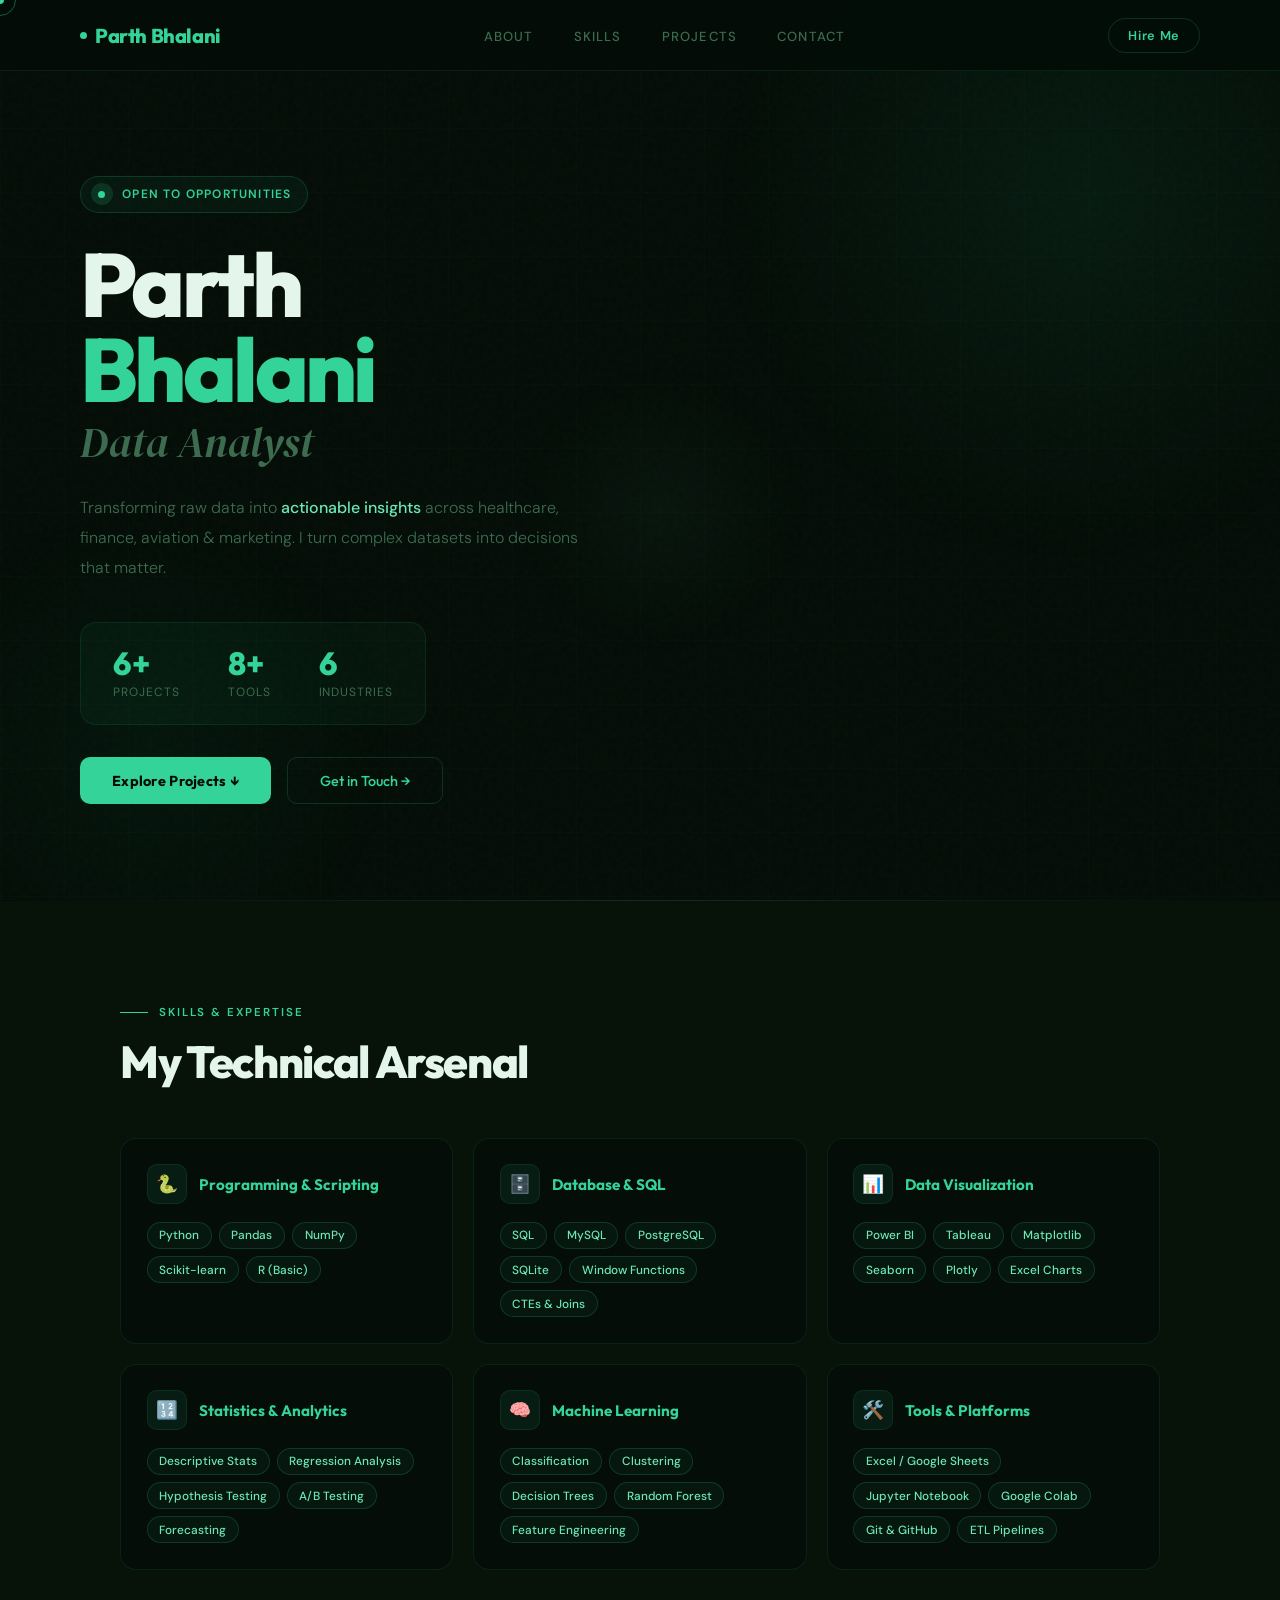
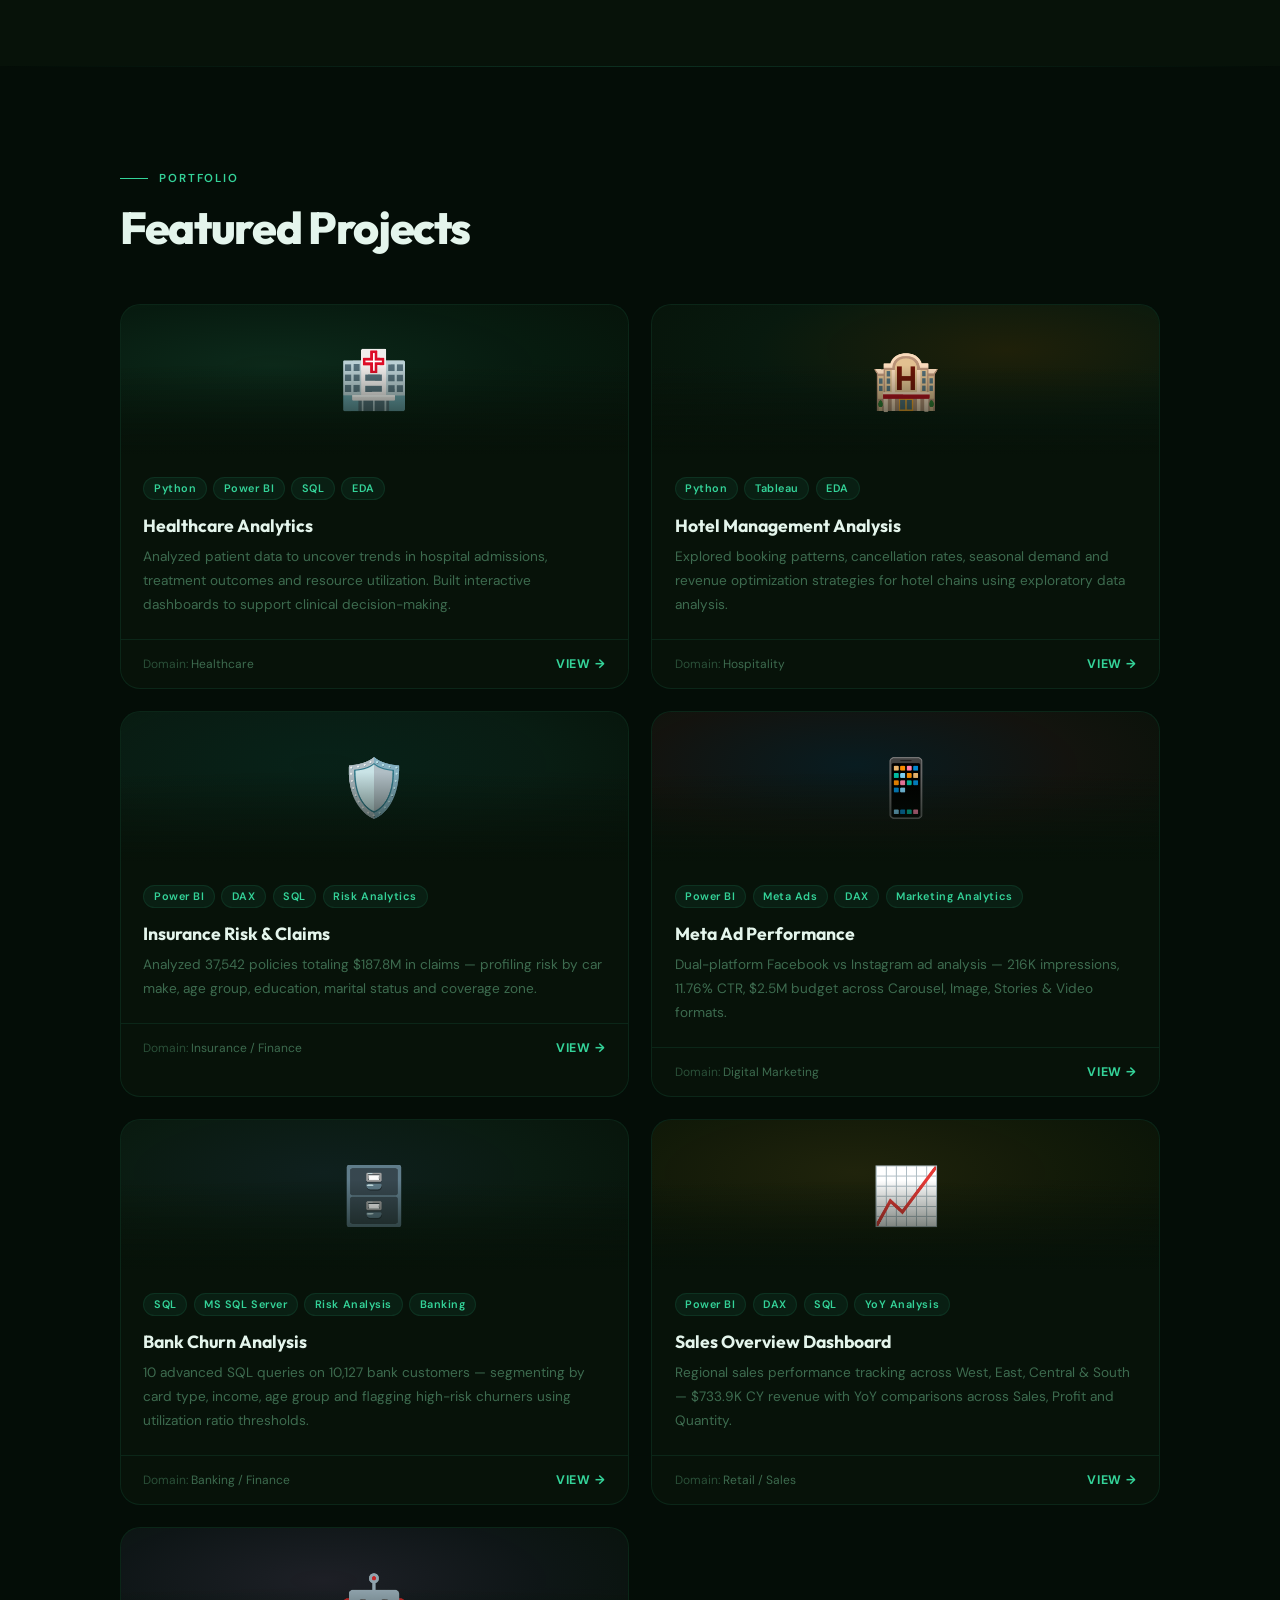
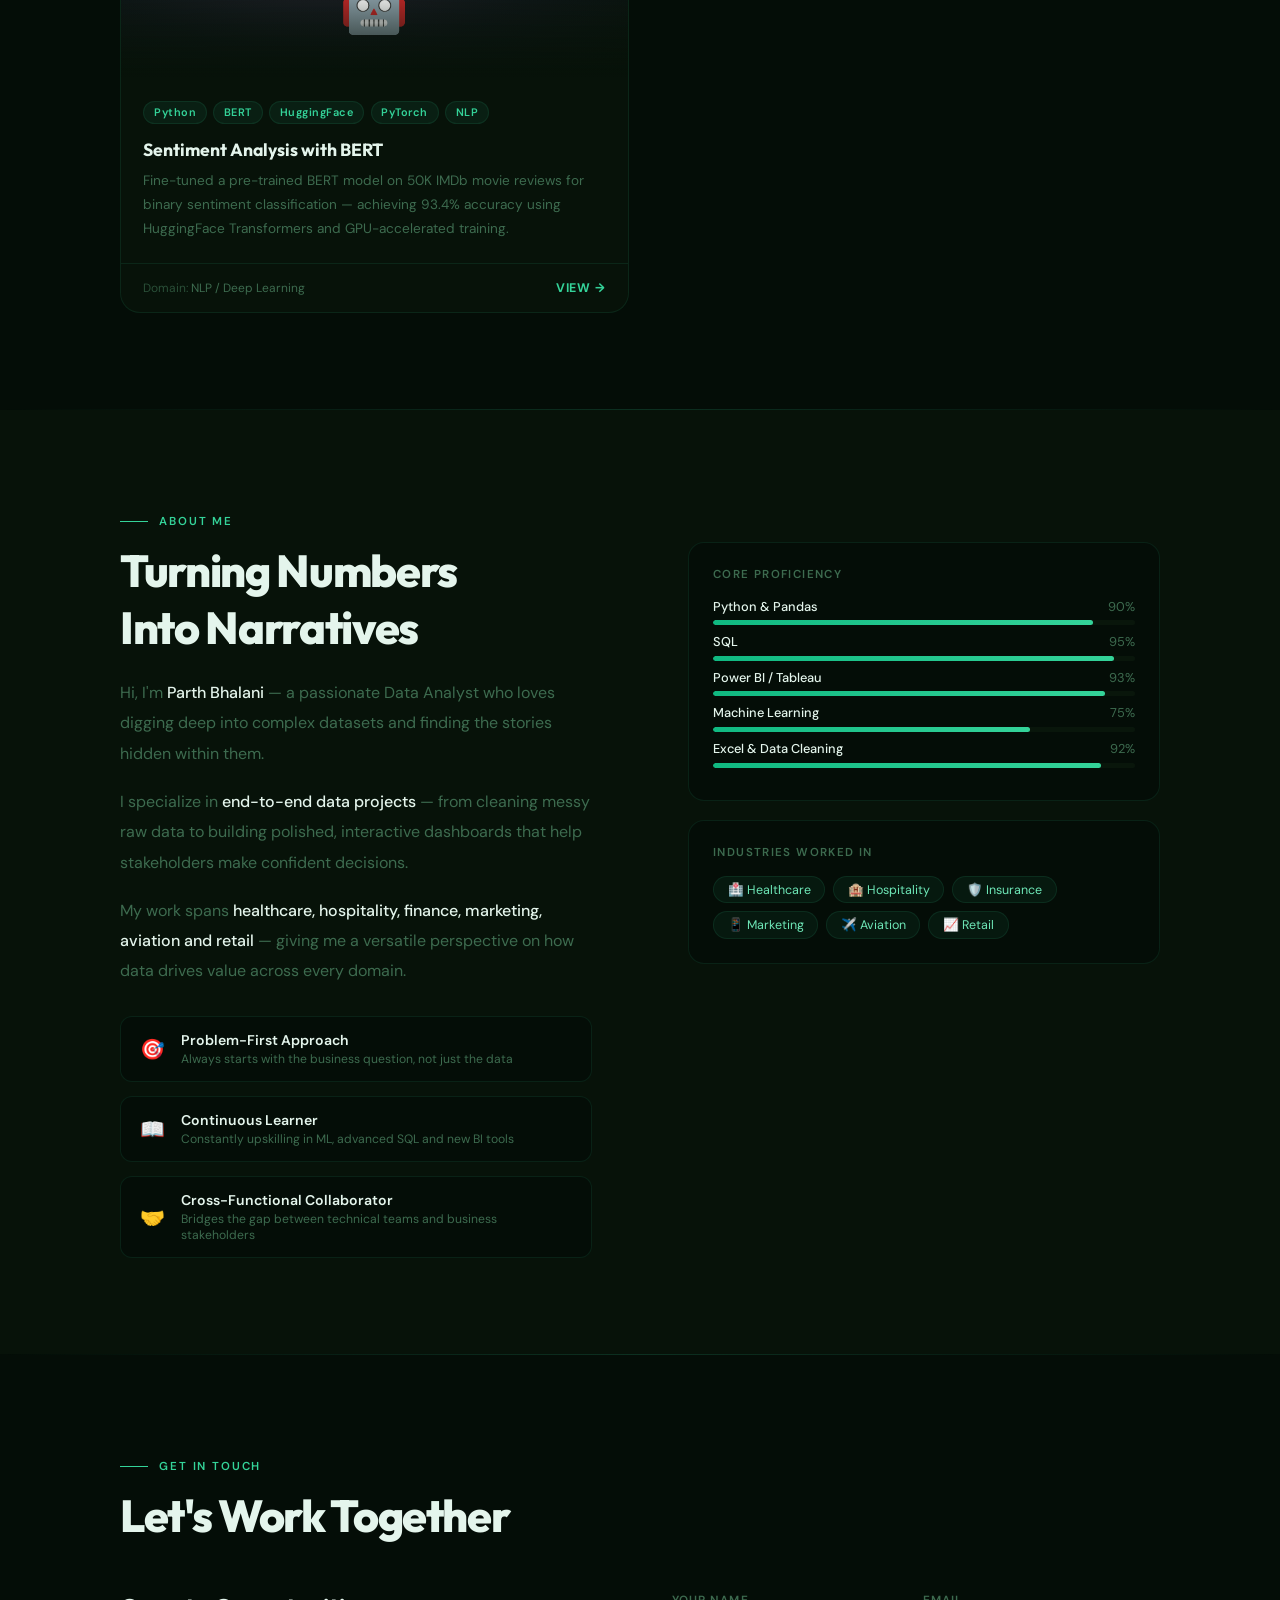
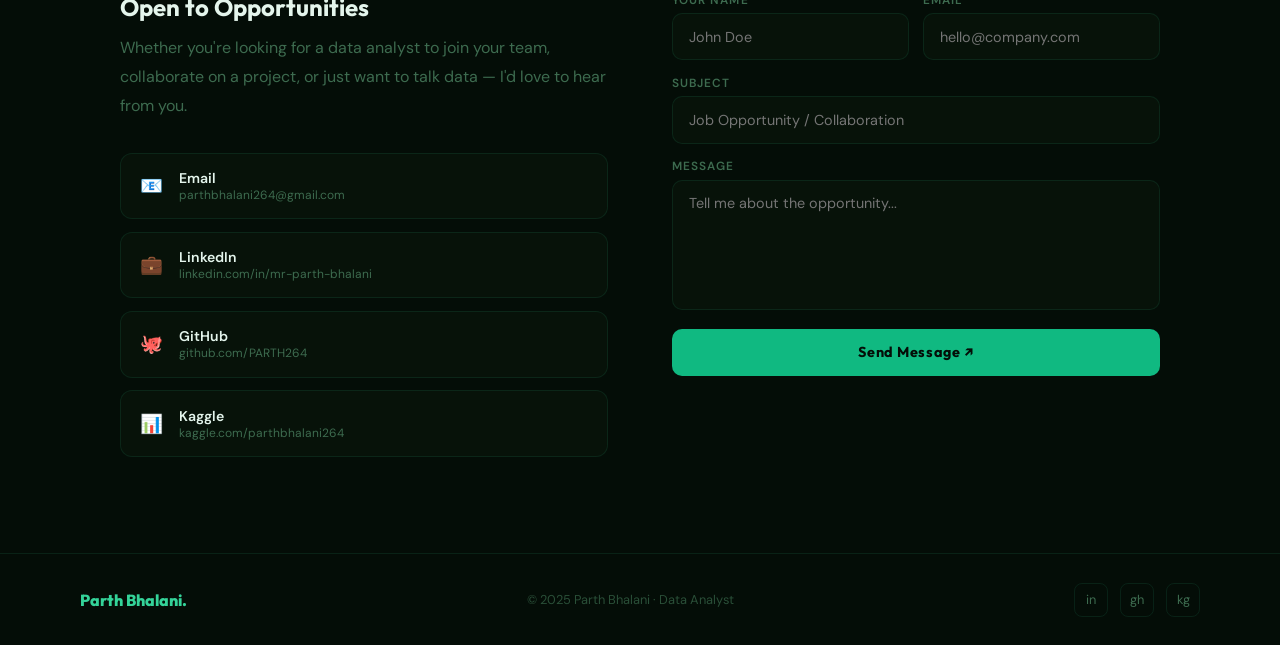
==== commit 61d859e8: "Add files via upload" ====
--- a/index.html
+++ b/index.html
@@ -244,6 +244,11 @@
   .pv4 { background:radial-gradient(ellipse at 60% 40%, rgba(139,92,246,.1), rgba(52,211,153,.04), transparent); }
   .pv5 { background:radial-gradient(ellipse at 40% 30%, rgba(6,182,212,.1), rgba(52,211,153,.04), transparent); }
   .pv6 { background:radial-gradient(ellipse at 60% 50%, rgba(52,211,153,.1), rgba(16,185,129,.06), transparent); }
+  .pv-sales { background:radial-gradient(ellipse at 40% 35%, rgba(251,191,36,.1), rgba(234,179,8,.05), transparent); }
+  .pv-meta { background:radial-gradient(ellipse at 40% 35%, rgba(24,119,242,.1), rgba(225,48,108,.06), transparent); }
+  .pv-sql { background:radial-gradient(ellipse at 40% 35%, rgba(86,156,214,.1), rgba(78,201,176,.05), transparent); }
+  .pv-ins { background:radial-gradient(ellipse at 40% 35%, rgba(13,148,136,.12), rgba(45,212,191,.06), transparent); }
+  .pv7 { background:radial-gradient(ellipse at 40% 35%, rgba(192,132,252,.12), rgba(139,92,246,.06), transparent); }
 
   .proj-body { padding:1.4rem; }
   .proj-badges { display:flex; flex-wrap:wrap; gap:.4rem; margin-bottom:.9rem; }
@@ -563,7 +568,7 @@
         </div>
         <div class="proj-foot">
           <div class="proj-domain">Domain: <span>Healthcare</span></div>
-          <a href="#" class="proj-arrow">View →</a>
+          <a href="healthcare_project.html" class="proj-arrow">View →</a>
         </div>
       </div>
 
@@ -580,77 +585,101 @@
         </div>
         <div class="proj-foot">
           <div class="proj-domain">Domain: <span>Hospitality</span></div>
-          <a href="#" class="proj-arrow">View →</a>
-        </div>
-      </div>
+          <a href="hotel_project.html" class="proj-arrow">View →</a>
+        </div>
+      </div>
+
 
       <div class="proj-card reveal">
-        <div class="proj-vis pv3">🛡️</div>
-        <div class="proj-body">
-          <div class="proj-badges">
-            <span class="proj-badge">ML</span>
-            <span class="proj-badge">Python</span>
-            <span class="proj-badge">Risk Modeling</span>
-          </div>
-          <div class="proj-title">Insurance Risk & Claims</div>
-          <div class="proj-desc">Built predictive models to assess policyholder risk profiles, detect fraudulent claims and optimize premium pricing using machine learning classification techniques.</div>
-        </div>
-        <div class="proj-foot">
-          <div class="proj-domain">Domain: <span>Insurance / Finance</span></div>
-          <a href="#" class="proj-arrow">View →</a>
-        </div>
-      </div>
-
-      <div class="proj-card reveal">
-        <div class="proj-vis pv4">📱</div>
-        <div class="proj-body">
-          <div class="proj-badges">
-            <span class="proj-badge">Python</span>
-            <span class="proj-badge">Power BI</span>
-            <span class="proj-badge">A/B Testing</span>
-          </div>
-          <div class="proj-title">Meta Ad Performance</div>
-          <div class="proj-desc">Analyzed Facebook & Instagram ad campaign metrics — CTR, ROAS, CPC and conversion funnels — to identify top-performing creatives and audience segments.</div>
-        </div>
-        <div class="proj-foot">
-          <div class="proj-domain">Domain: <span>Digital Marketing</span></div>
-          <a href="#" class="proj-arrow">View →</a>
-        </div>
-      </div>
-
-      <div class="proj-card reveal">
-        <div class="proj-vis pv5">✈️</div>
-        <div class="proj-body">
-          <div class="proj-badges">
-            <span class="proj-badge">SQL</span>
-            <span class="proj-badge">Python</span>
-            <span class="proj-badge">Tableau</span>
-          </div>
-          <div class="proj-title">Airline Analysis</div>
-          <div class="proj-desc">Investigated flight delay patterns, route profitability and passenger satisfaction metrics to surface operational bottlenecks and improvement opportunities.</div>
-        </div>
-        <div class="proj-foot">
-          <div class="proj-domain">Domain: <span>Aviation</span></div>
-          <a href="#" class="proj-arrow">View →</a>
-        </div>
-      </div>
-
-      <div class="proj-card reveal">
-        <div class="proj-vis pv6">📈</div>
+        <div class="proj-vis pv-ins">🛡️</div>
         <div class="proj-body">
           <div class="proj-badges">
             <span class="proj-badge">Power BI</span>
-            <span class="proj-badge">Excel</span>
             <span class="proj-badge">DAX</span>
-          </div>
-          <div class="proj-title">Sales Overview Dashboard</div>
-          <div class="proj-desc">Executive-level sales dashboard tracking KPIs — revenue trends, regional performance, product mix and forecasting — with dynamic slicers and drill-through reports.</div>
+            <span class="proj-badge">SQL</span>
+            <span class="proj-badge">Risk Analytics</span>
+          </div>
+          <div class="proj-title">Insurance Risk & Claims</div>
+          <div class="proj-desc">Analyzed 37,542 policies totaling $187.8M in claims — profiling risk by car make, age group, education, marital status and coverage zone.</div>
         </div>
         <div class="proj-foot">
-          <div class="proj-domain">Domain: <span>Retail / Sales</span></div>
-          <a href="#" class="proj-arrow">View →</a>
-        </div>
-      </div>
+          <div class="proj-domain">Domain: <span>Insurance / Finance</span></div>
+          <a href="insurance_project.html" class="proj-arrow">View →</a>
+        </div>
+      </div>
+
+      <div class="proj-card reveal">
+        <div class="proj-vis pv-meta">📱</div>
+        <div class="proj-body">
+          <div class="proj-badges">
+            <span class="proj-badge">Power BI</span>
+            <span class="proj-badge">Meta Ads</span>
+            <span class="proj-badge">DAX</span>
+            <span class="proj-badge">Marketing Analytics</span>
+          </div>
+          <div class="proj-title">Meta Ad Performance</div>
+          <div class="proj-desc">Dual-platform Facebook vs Instagram ad analysis — 216K impressions, 11.76% CTR, $2.5M budget across Carousel, Image, Stories & Video formats.</div>
+        </div>
+        <div class="proj-foot">
+          <div class="proj-domain">Domain: <span>Digital Marketing</span></div>
+          <a href="meta_ads_project.html" class="proj-arrow">View →</a>
+        </div>
+      </div>
+
+      <div class="proj-card reveal">
+  <div class="proj-vis pv-sql">🗄️</div>
+  <div class="proj-body">
+    <div class="proj-badges">
+      <span class="proj-badge">SQL</span>
+      <span class="proj-badge">MS SQL Server</span>
+      <span class="proj-badge">Risk Analysis</span>
+      <span class="proj-badge">Banking</span>
+    </div>
+    <div class="proj-title">Bank Churn Analysis</div>
+    <div class="proj-desc">10 advanced SQL queries on 10,127 bank customers — segmenting by card type, income, age group and flagging high-risk churners using utilization ratio thresholds.</div>
+  </div>
+  <div class="proj-foot">
+    <div class="proj-domain">Domain: <span>Banking / Finance</span></div>
+    <a href="bank_churn_project.html" class="proj-arrow">View →</a>
+  </div>
+</div>
+
+      <div class="proj-card reveal">
+       <div class="proj-vis pv-sales">📈</div>
+       <div class="proj-body">
+         <div class="proj-badges">
+          <span class="proj-badge">Power BI</span>
+          <span class="proj-badge">DAX</span>
+          <span class="proj-badge">SQL</span>
+          <span class="proj-badge">YoY Analysis</span>
+        </div>
+        <div class="proj-title">Sales Overview Dashboard</div>
+        <div class="proj-desc">Regional sales performance tracking across West, East, Central & South — $733.9K CY revenue with YoY comparisons across Sales, Profit and Quantity.</div>
+       </div>
+       <div class="proj-foot">
+        <div class="proj-domain">Domain: <span>Retail / Sales</span></div>
+        <a href="sales_project.html" class="proj-arrow">View →</a>
+       </div>
+      </div>
+
+      <div class="proj-card reveal">
+      <div class="proj-vis pv7">🤖</div>
+      <div class="proj-body">
+        <div class="proj-badges">
+          <span class="proj-badge">Python</span>
+          <span class="proj-badge">BERT</span>
+          <span class="proj-badge">HuggingFace</span>
+          <span class="proj-badge">PyTorch</span>
+          <span class="proj-badge">NLP</span>
+        </div>
+        <div class="proj-title">Sentiment Analysis with BERT</div>
+        <div class="proj-desc">Fine-tuned a pre-trained BERT model on 50K IMDb movie reviews for binary sentiment classification — achieving 93.4% accuracy using HuggingFace Transformers and GPU-accelerated training.</div>
+      </div>
+      <div class="proj-foot">
+        <div class="proj-domain">Domain: <span>NLP / Deep Learning</span></div>
+        <a href="bert_sentiment_project.html" class="proj-arrow">View →</a>
+      </div>
+    </div>
 
     </div>
   </div>
@@ -691,12 +720,12 @@
             <div class="bar-track"><div class="bar-fill" style="width:90%"></div></div>
           </div>
           <div class="bar-row">
-            <div class="bar-labels"><span class="bar-n">SQL</span><span class="bar-p">88%</span></div>
-            <div class="bar-track"><div class="bar-fill" style="width:88%"></div></div>
+            <div class="bar-labels"><span class="bar-n">SQL</span><span class="bar-p">95%</span></div>
+            <div class="bar-track"><div class="bar-fill" style="width:95%"></div></div>
           </div>
           <div class="bar-row">
-            <div class="bar-labels"><span class="bar-n">Power BI / Tableau</span><span class="bar-p">85%</span></div>
-            <div class="bar-track"><div class="bar-fill" style="width:85%"></div></div>
+            <div class="bar-labels"><span class="bar-n">Power BI / Tableau</span><span class="bar-p">93%</span></div>
+            <div class="bar-track"><div class="bar-fill" style="width:93%"></div></div>
           </div>
           <div class="bar-row">
             <div class="bar-labels"><span class="bar-n">Machine Learning</span><span class="bar-p">75%</span></div>
@@ -735,34 +764,50 @@
         <h3>Open to Opportunities</h3>
         <p>Whether you're looking for a data analyst to join your team, collaborate on a project, or just want to talk data — I'd love to hear from you.</p>
         <div class="clink-list">
-          <a href="mailto:parth.bhalani@email.com" class="clink">
+          <a href="mailto:parthbhalani264@email.com" class="clink">
             <span class="clink-ico">📧</span>
-            <div><div class="clink-main">Email</div><div class="clink-sub">parth.bhalani@email.com</div></div>
+            <div><div class="clink-main">Email</div><div class="clink-sub">parthbhalani264@gmail.com</div></div>
           </a>
-          <a href="https://linkedin.com/in/parthbhalani" class="clink">
+          <a href="https://www.linkedin.com/in/mr-parth-bhalani/" class="clink">
             <span class="clink-ico">💼</span>
-            <div><div class="clink-main">LinkedIn</div><div class="clink-sub">linkedin.com/in/parthbhalani</div></div>
+            <div><div class="clink-main">LinkedIn</div><div class="clink-sub">linkedin.com/in/mr-parth-bhalani</div></div>
           </a>
-          <a href="https://github.com/parthbhalani" class="clink">
+          <a href="https://github.com/PARTH264" class="clink">
             <span class="clink-ico">🐙</span>
-            <div><div class="clink-main">GitHub</div><div class="clink-sub">github.com/parthbhalani</div></div>
+            <div><div class="clink-main">GitHub</div><div class="clink-sub">github.com/PARTH264</div></div>
           </a>
-          <a href="https://kaggle.com/parthbhalani" class="clink">
+          <a href="https://www.kaggle.com/parthbhalani264" class="clink">
             <span class="clink-ico">📊</span>
-            <div><div class="clink-main">Kaggle</div><div class="clink-sub">kaggle.com/parthbhalani</div></div>
+            <div><div class="clink-main">Kaggle</div><div class="clink-sub">kaggle.com/parthbhalani264</div></div>
           </a>
         </div>
       </div>
-      <div class="contact-form reveal">
-        <div class="f-row">
-          <div><label class="f-lbl">Your Name</label><input class="f-inp" placeholder="John Doe" type="text"></div>
-          <div><label class="f-lbl">Email</label><input class="f-inp" placeholder="hello@company.com" type="email"></div>
-        </div>
-        <div><label class="f-lbl">Subject</label><input class="f-inp" placeholder="Job Opportunity / Collaboration" type="text"></div>
-        <div><label class="f-lbl">Message</label><textarea class="f-ta" placeholder="Tell me about the opportunity..."></textarea></div>
-        <button class="f-submit">Send Message ↗</button>
-      </div>
-    </div>
+       <form action="https://formspree.io/f/xojkapgn" method="POST" class="contact-form reveal">
+  <div class="f-row">
+    <div>
+      <label class="f-lbl">Your Name</label>
+      <input class="f-inp" name="name" placeholder="John Doe" type="text" required>
+    </div>
+
+    <div>
+      <label class="f-lbl">Email</label>
+      <input class="f-inp" name="email" placeholder="hello@company.com" type="email" required>
+    </div>
+  </div>
+
+  <div>
+    <label class="f-lbl">Subject</label>
+    <input class="f-inp" name="subject" placeholder="Job Opportunity / Collaboration" type="text">
+  </div>
+
+  <div>
+    <label class="f-lbl">Message</label>
+    <textarea class="f-ta" name="message" placeholder="Tell me about the opportunity..." required></textarea>
+  </div>
+
+  <button type="submit" class="f-submit">Send Message ↗</button>
+</form>
+    
   </div>
 </section>
 
@@ -771,9 +816,9 @@
   <div class="f-logo">Parth Bhalani.</div>
   <div class="f-copy">© 2025 Parth Bhalani · Data Analyst</div>
   <div class="f-soc">
-    <a href="#">in</a>
-    <a href="#">gh</a>
-    <a href="#">kg</a>
+    <a href="https://www.linkedin.com/in/mr-parth-bhalani/">in</a>
+    <a href="https://github.com/PARTH264">gh</a>
+    <a href="https://www.kaggle.com/parthbhalani264">kg</a>
   </div>
 </footer>
 
